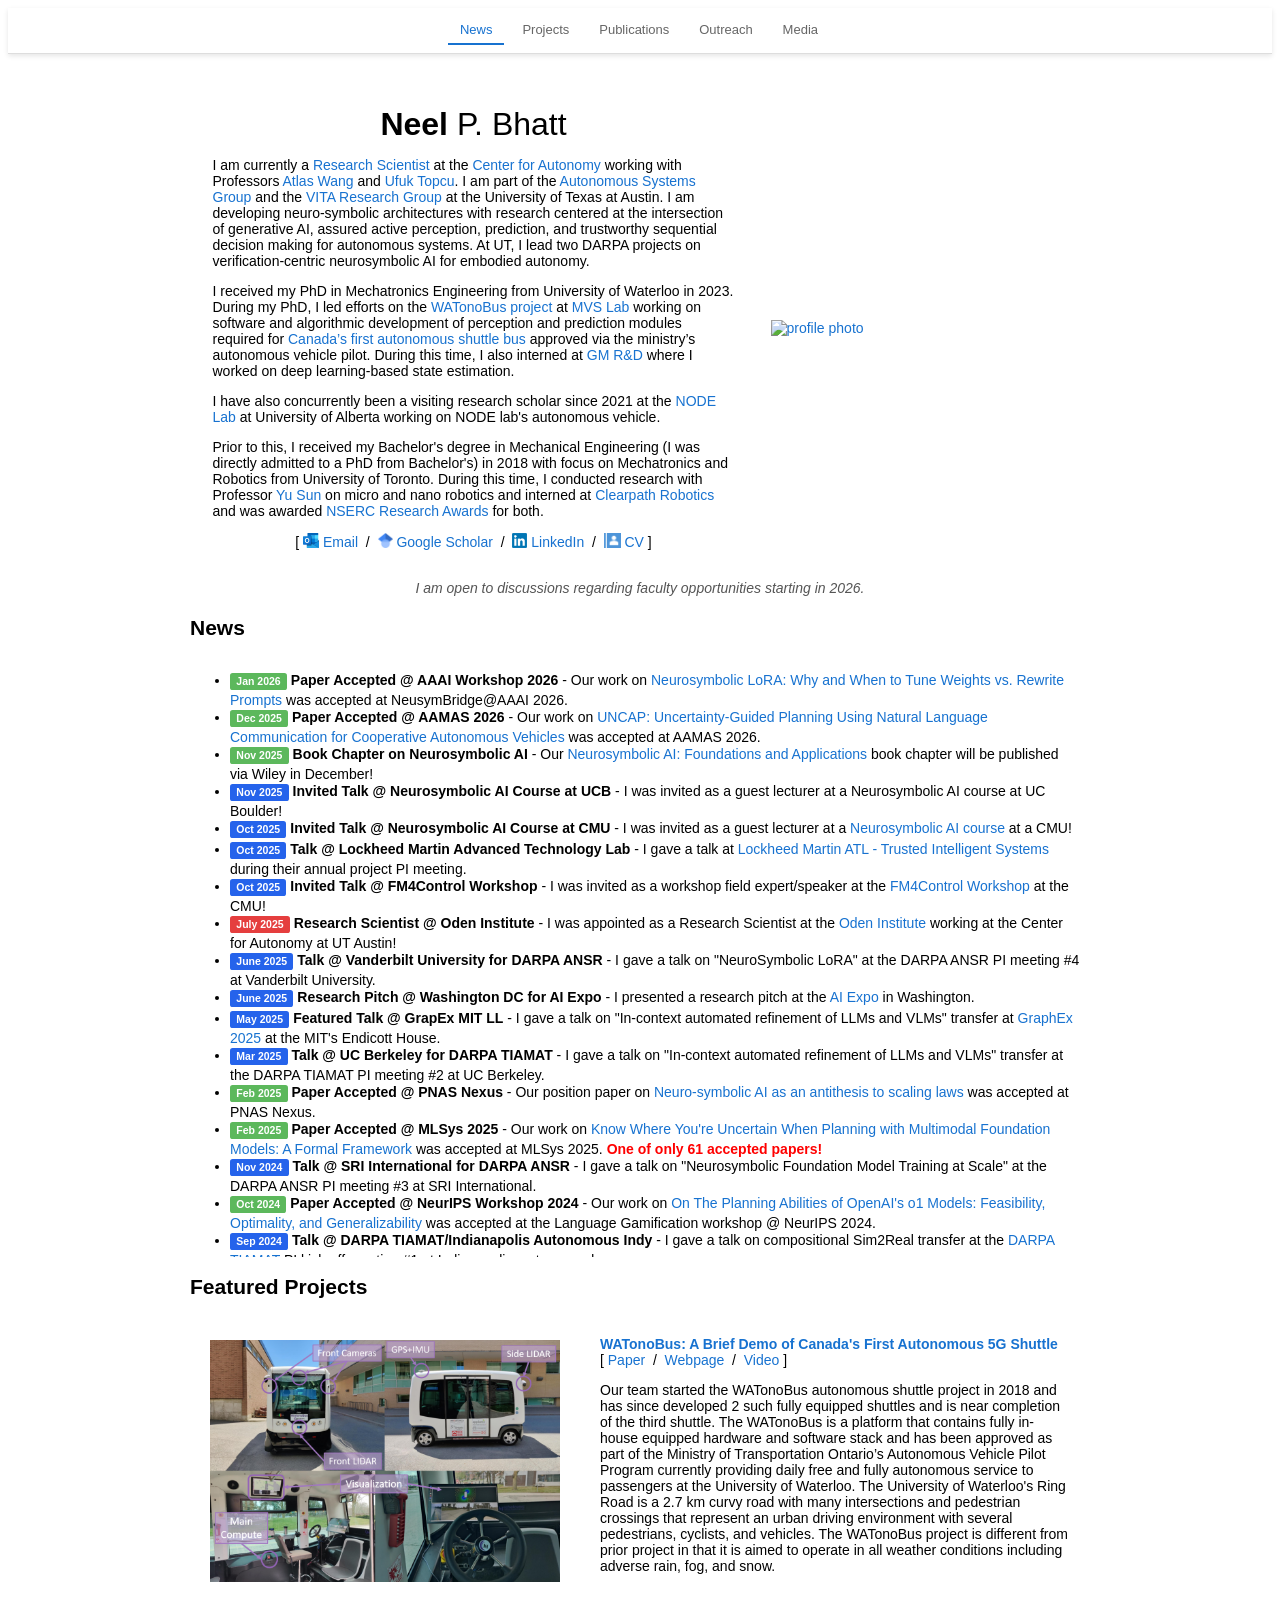
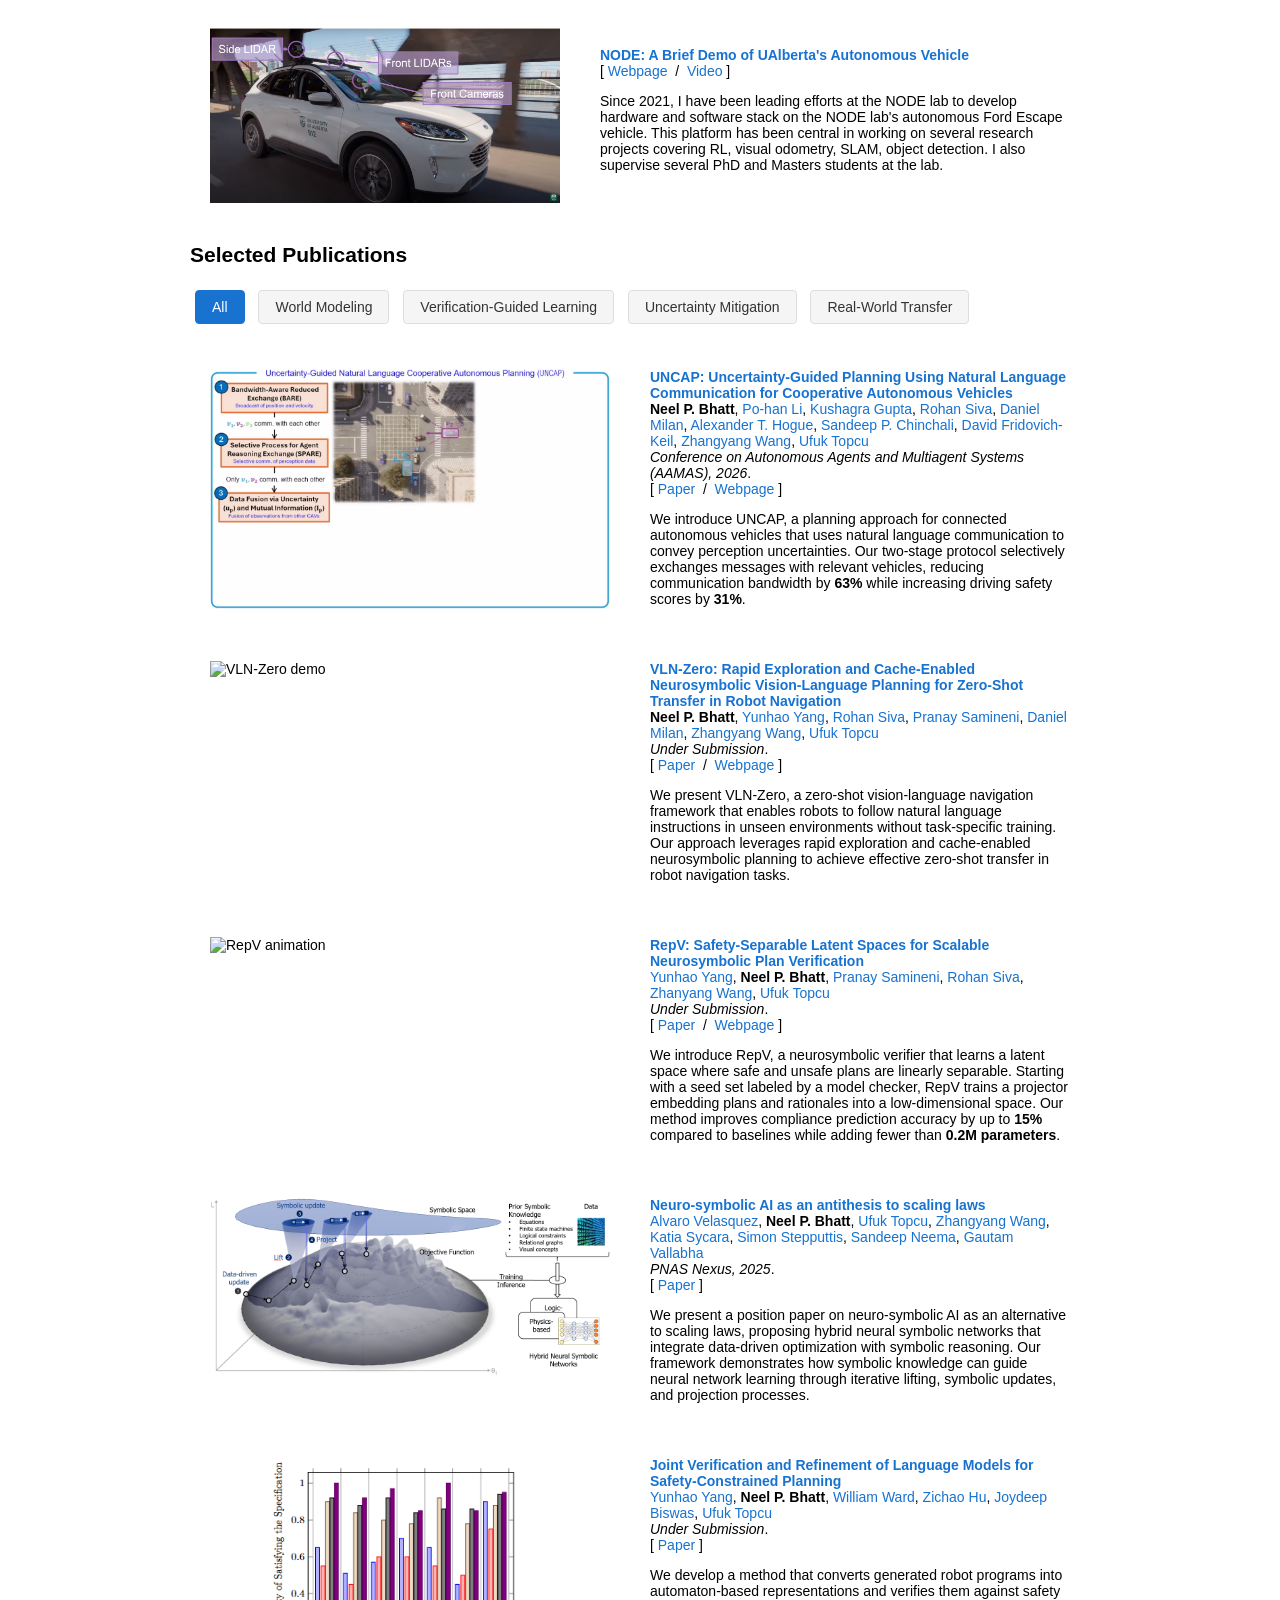
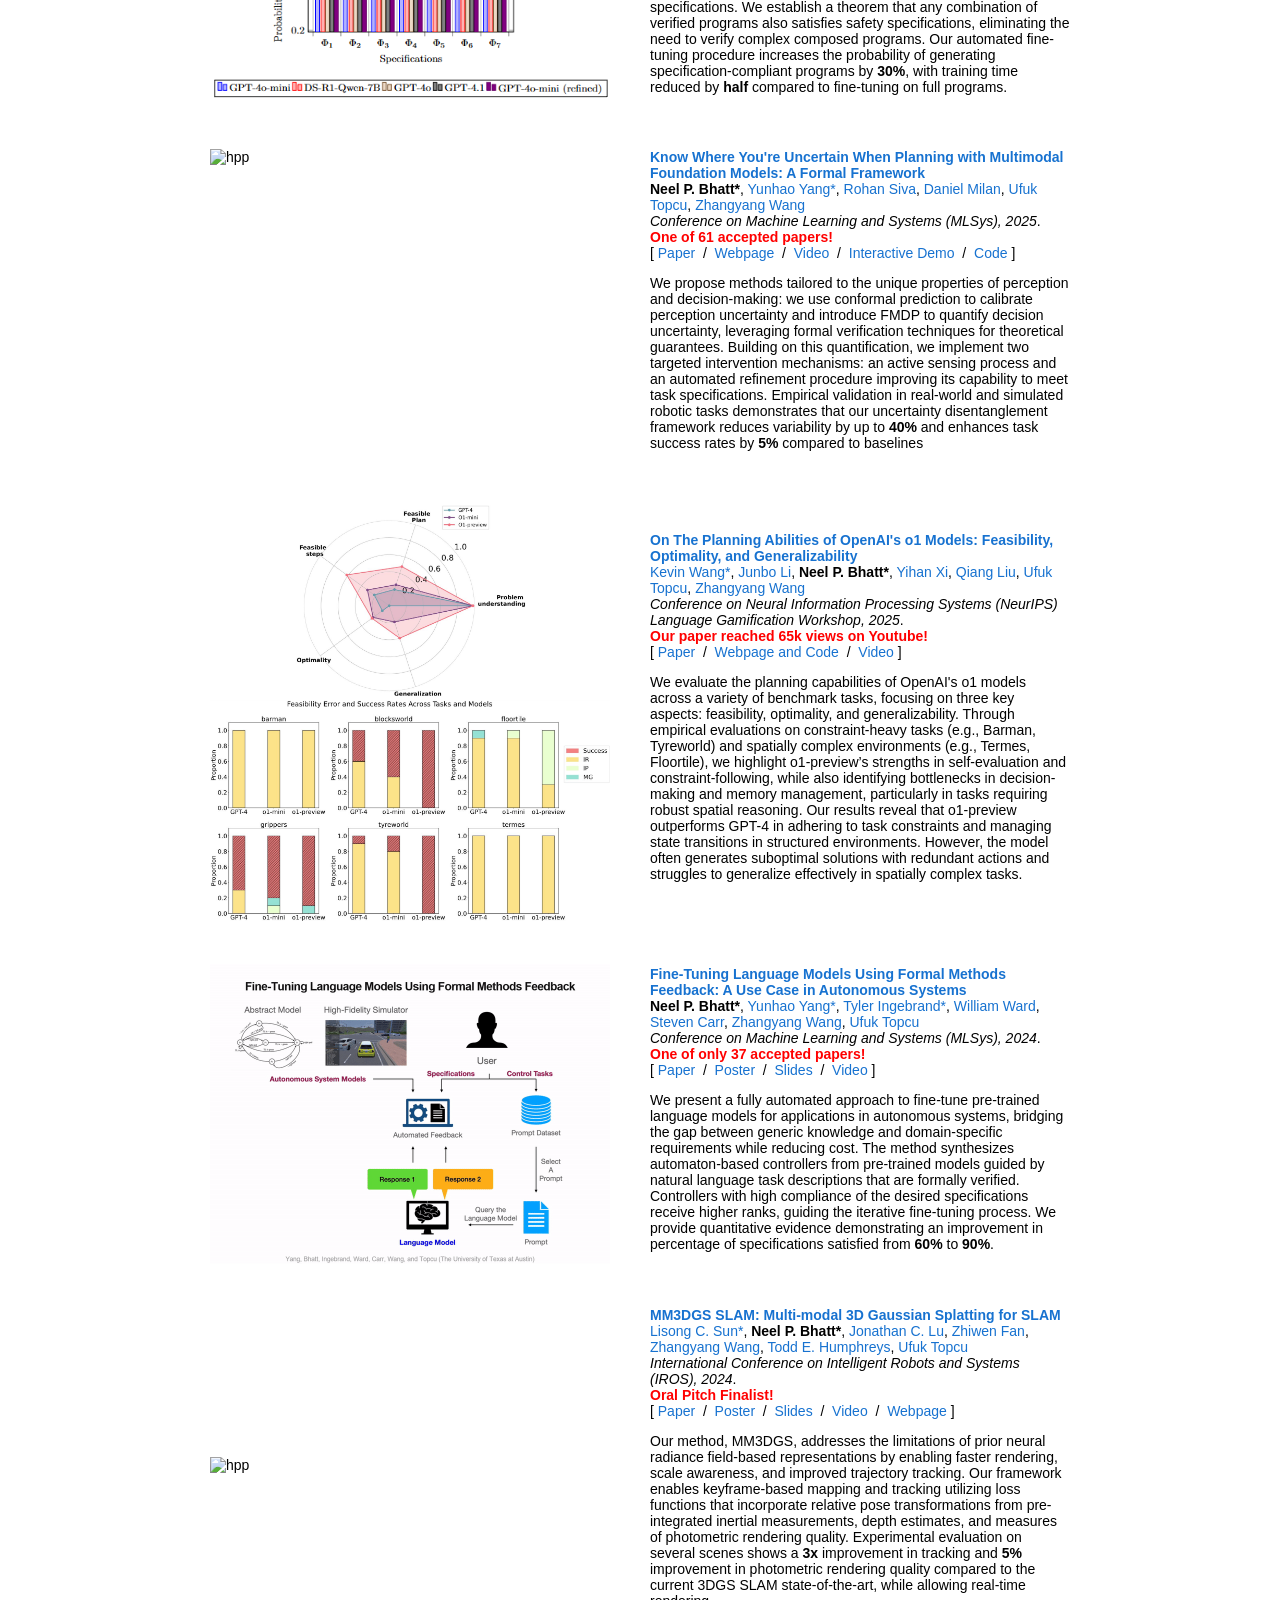
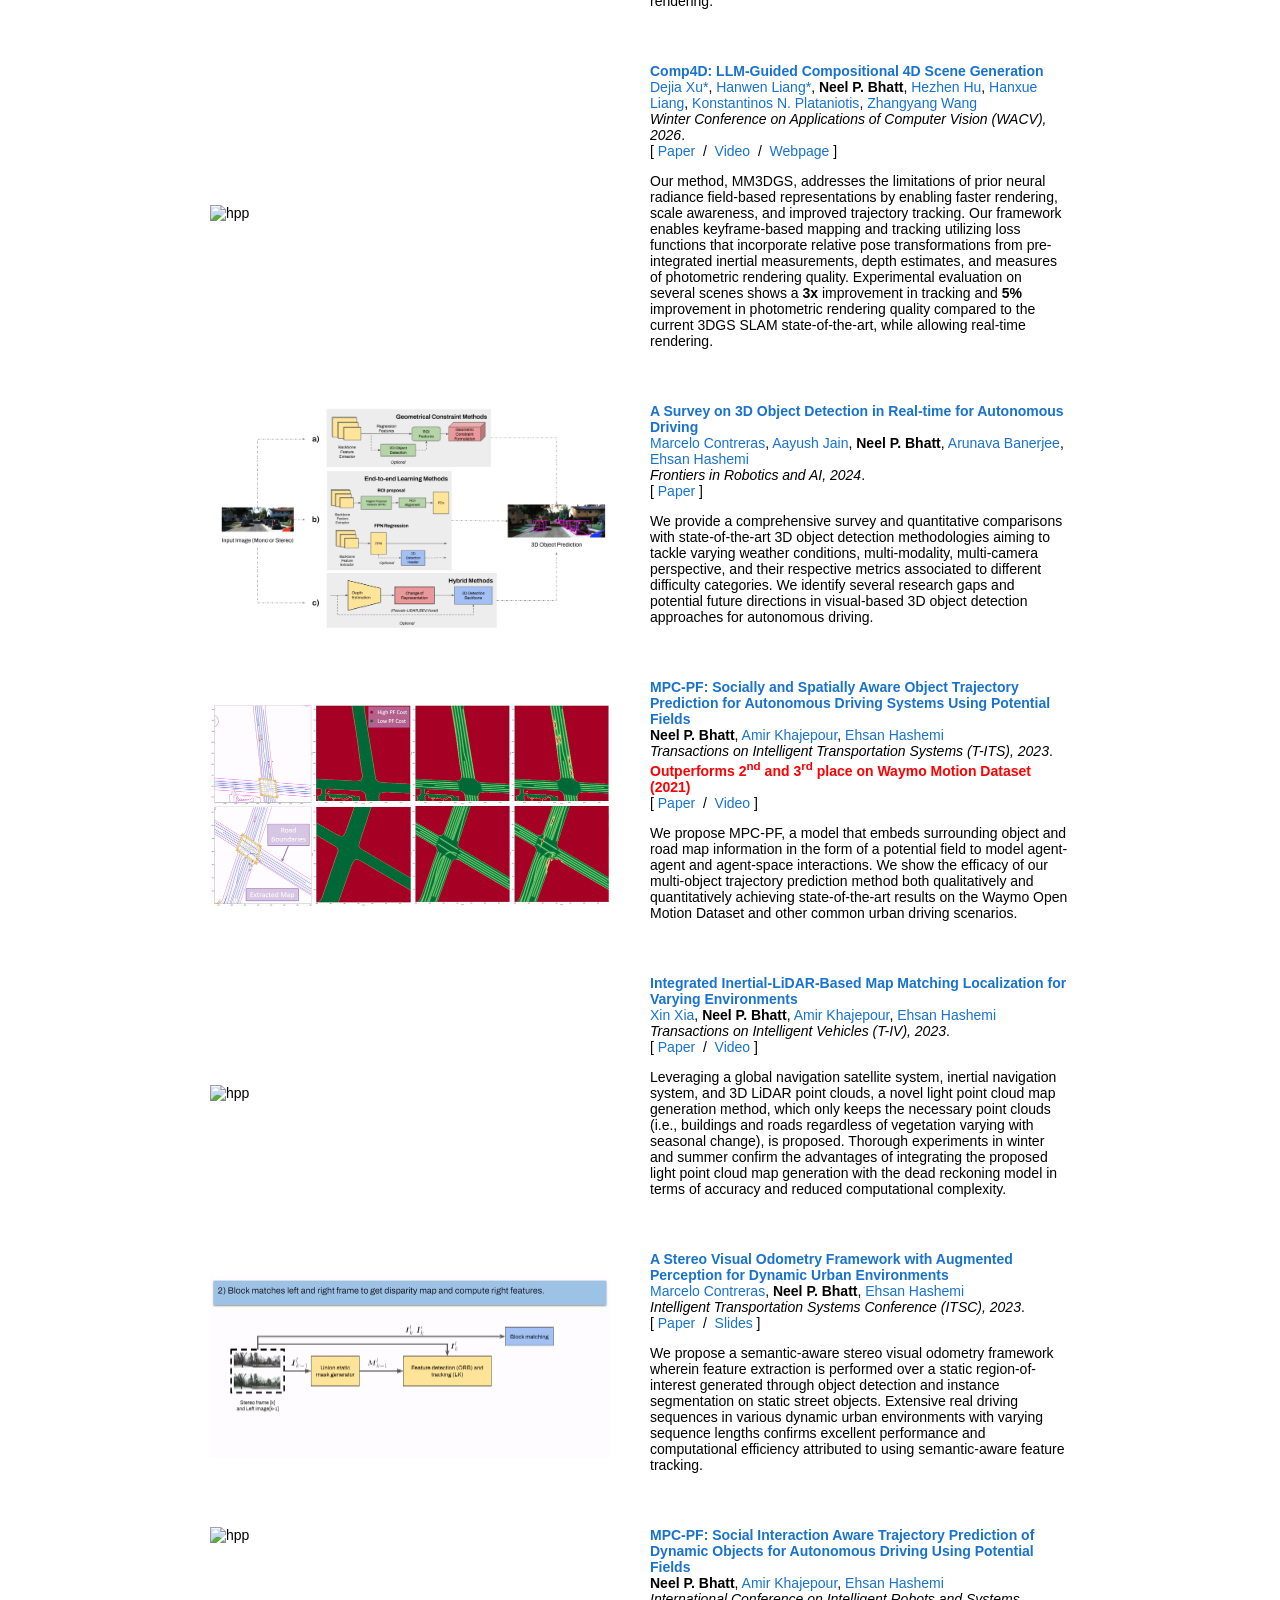
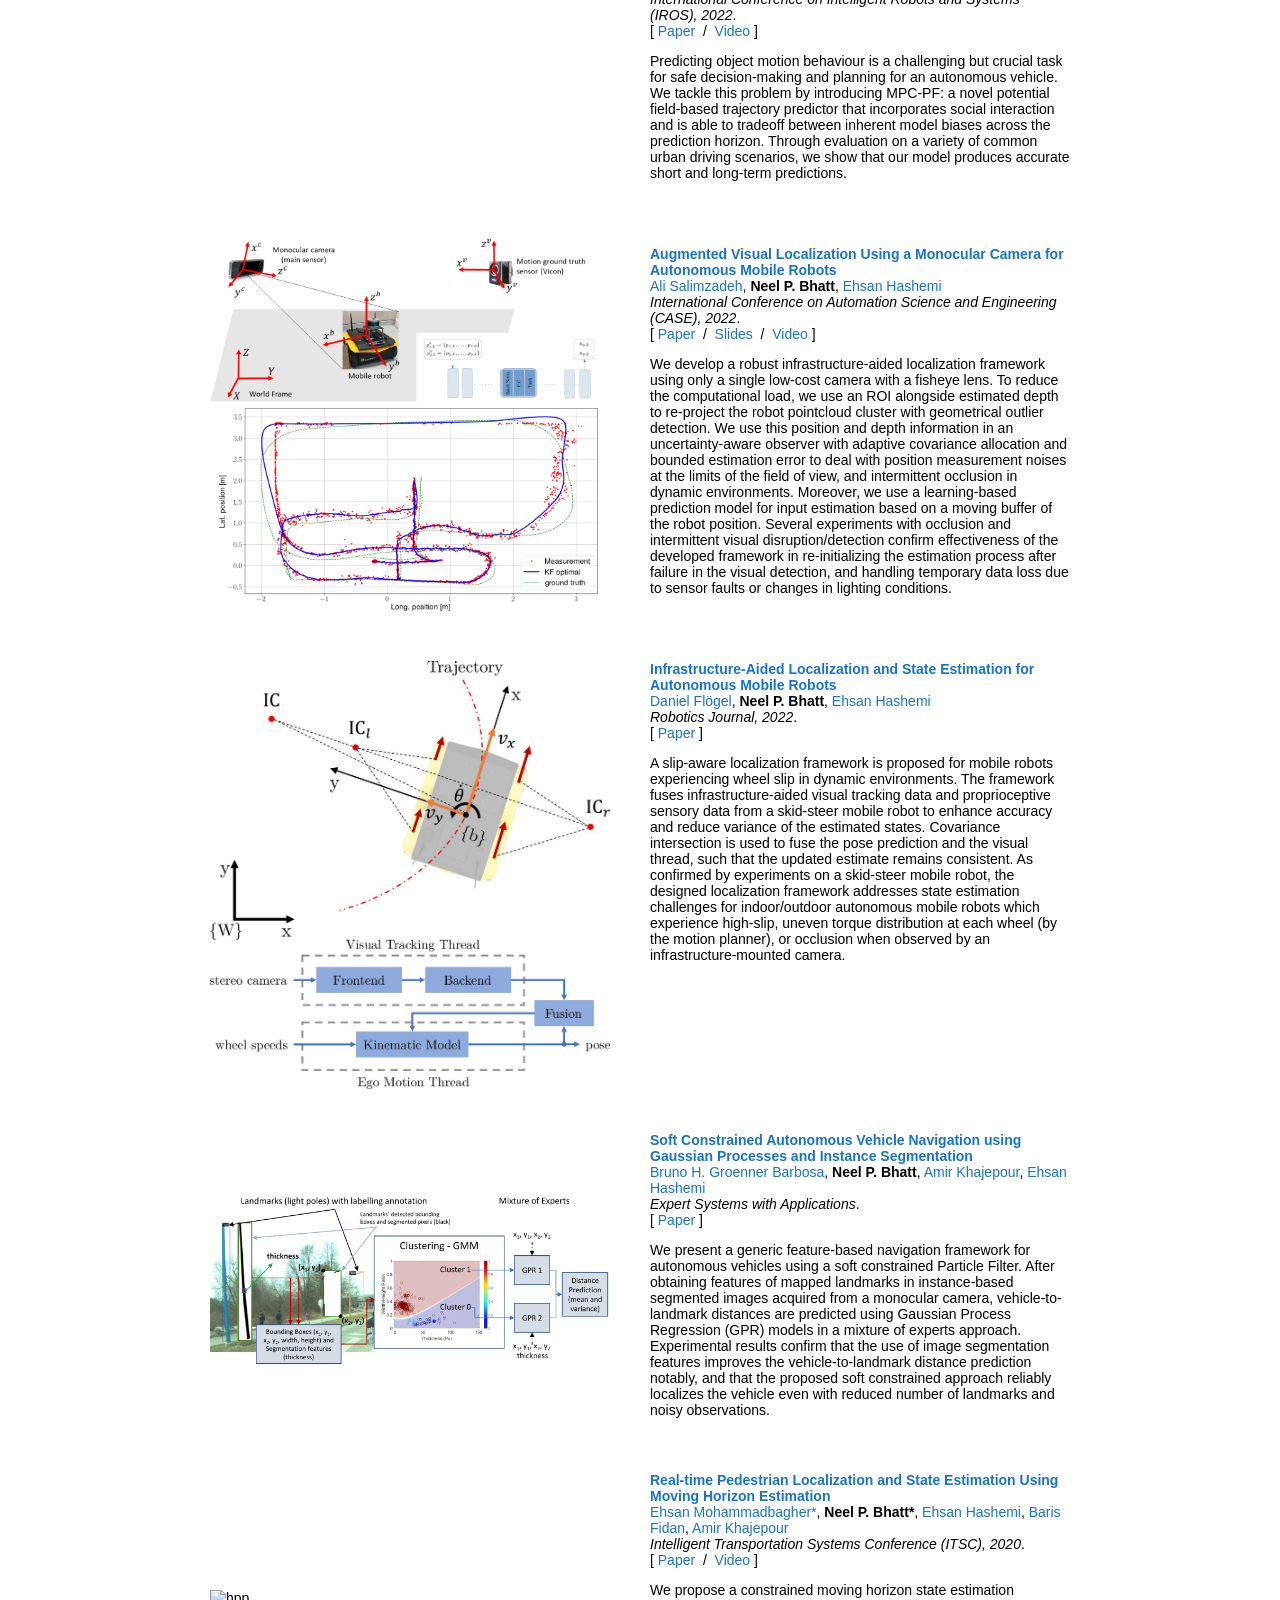
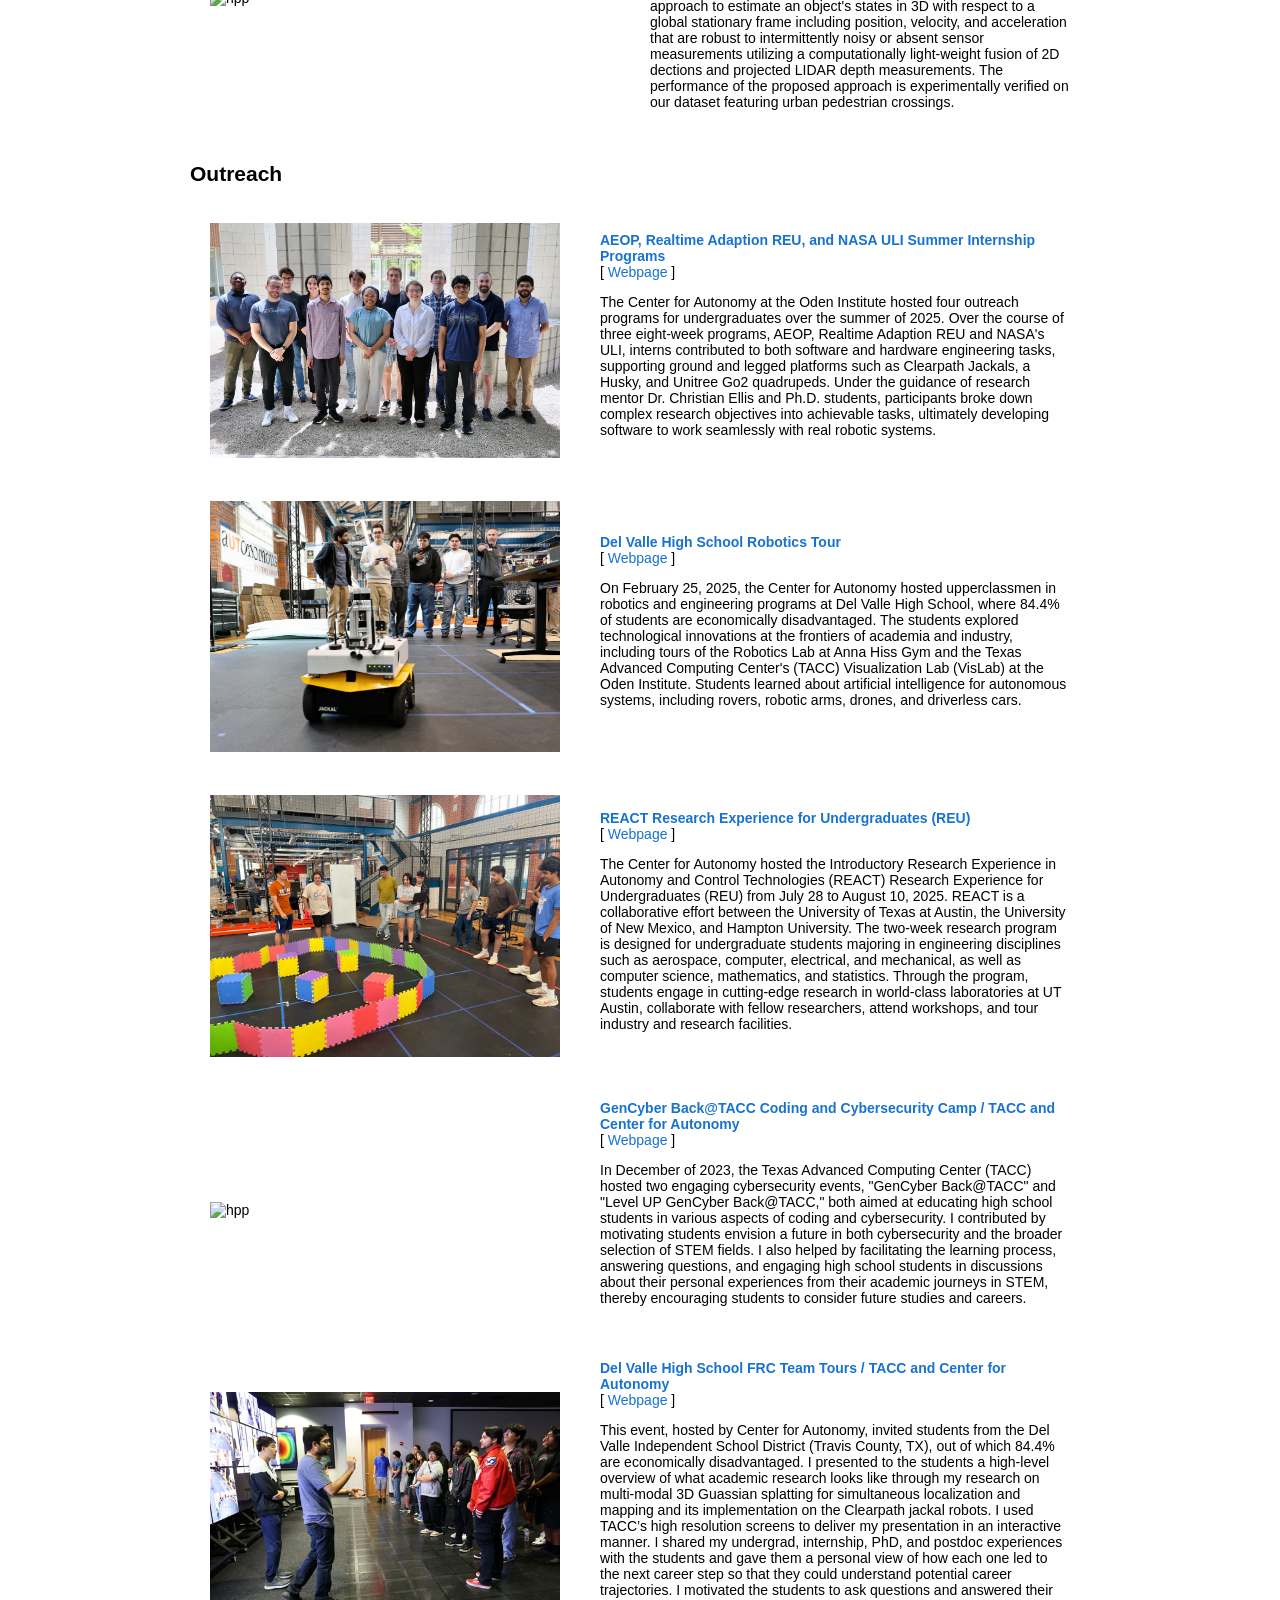
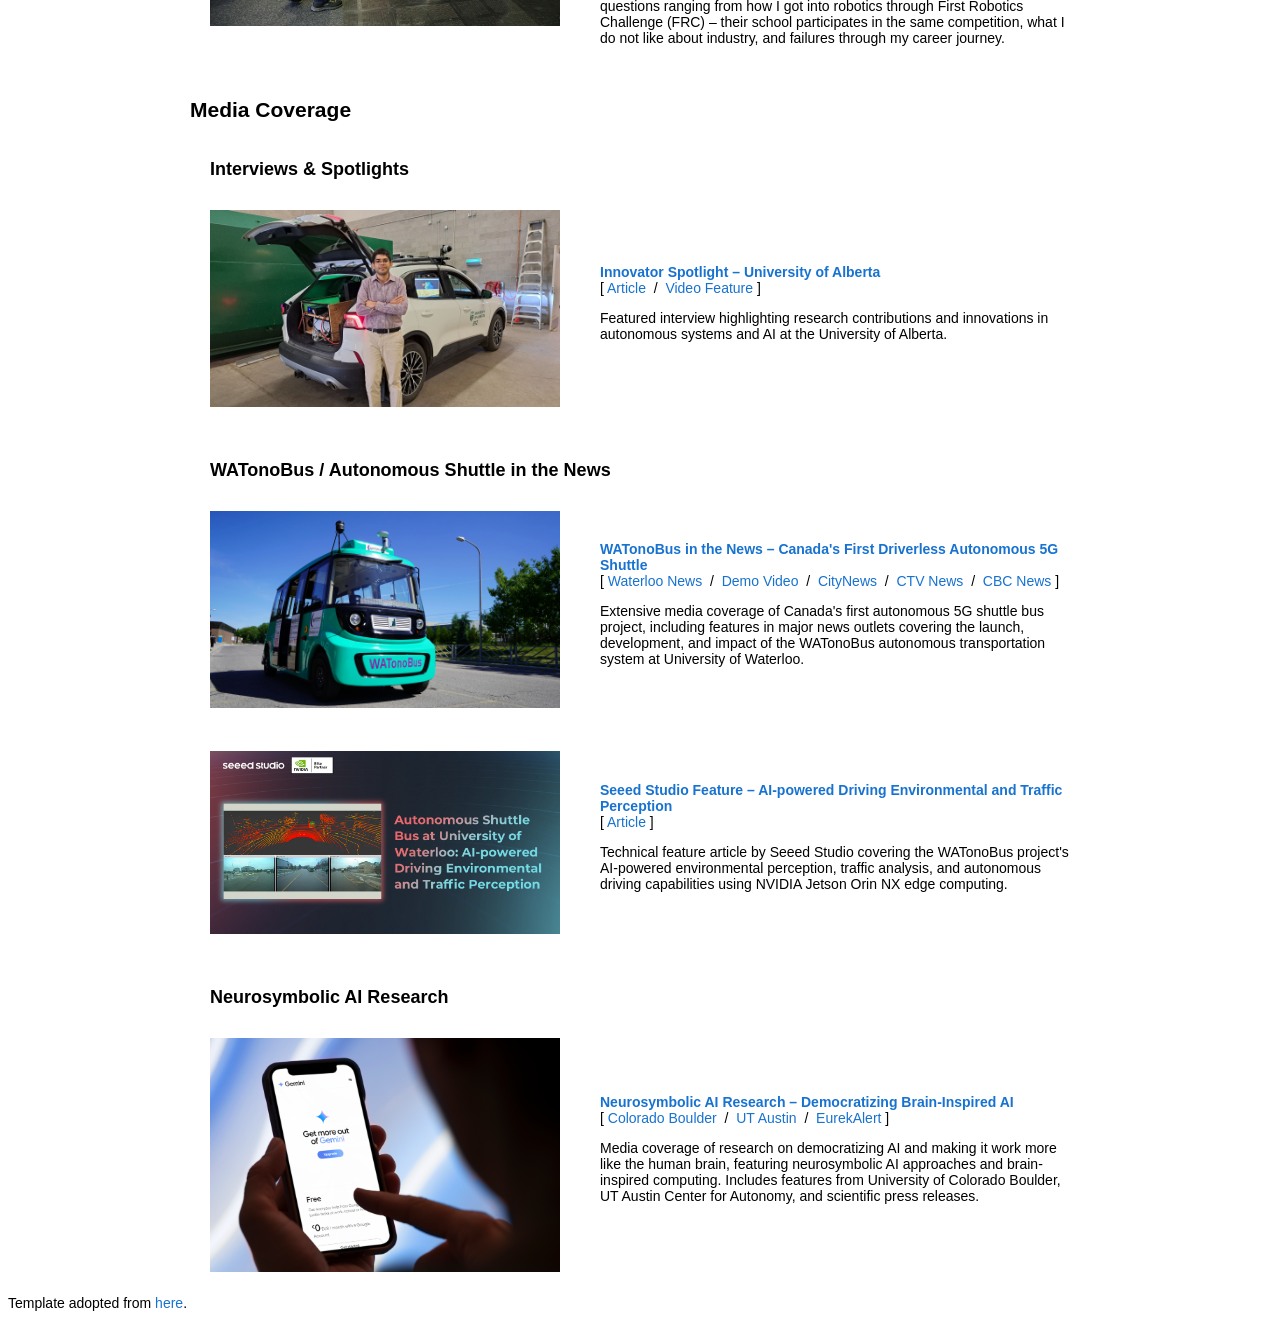
==== index.html @ 12106662 "February minor updates/corrections" ====
<!DOCTYPE HTML>
<html lang="en"><head><meta http-equiv="Content-Type" content="text/html; charset=UTF-8">

  <title>Neel P. Bhatt</title>

  <meta name="description" content="Neel P. Bhatt's personal website" />
  <meta name="author" content="Neel P. Bhatt">
  <meta name="keywords" content="Neel P. Bhatt, Neel Bhatt, Autonomous Driving, Robotics, Computer Vision, AI, ML, Austin, Canada" />
  <meta name="viewport" content="width=device-width, initial-scale=1">
  
  <!-- Latest compiled and minified CSS -->
  <!-- <link rel="stylesheet" href="https://maxcdn.bootstrapcdn.com/bootstrap/3.4.1/css/bootstrap.min.css"> -->

  <!-- jQuery library -->
  <!-- <script src="https://ajax.googleapis.com/ajax/libs/jquery/3.7.1/jquery.min.js"></script> -->

  <!-- Latest compiled JavaScript -->
  <!-- <script src="https://maxcdn.bootstrapcdn.com/bootstrap/3.4.1/js/bootstrap.min.js"></script> -->

  <link rel="stylesheet" type="text/css" href="stylesheet.css">
  <link rel="icon" type="image/png" href="images/profile_pic_v2.png">
  <script src="https://cdn.jsdelivr.net/npm/particles.js@2.0.0/particles.min.js"></script>
</head>

<!-- Google tag (gtag.js) -->
<script async src="https://www.googletagmanager.com/gtag/js?id=G-CHJT8YCW79"></script>
<script>
  window.dataLayer = window.dataLayer || [];
  function gtag(){dataLayer.push(arguments);}
  gtag('js', new Date());

  gtag('config', 'G-CHJT8YCW79');
</script>

<body>
  <div id="network-bg"></div>
  
  <!-- Tab Navigation -->
  <div class="tab-navigation" style="position: sticky; top: 0; z-index: 100; background-color: #fff; padding: 8px 0; margin-bottom: 15px; box-shadow: 0 2px 5px rgba(0,0,0,0.1);">
    <div style="max-width: 900px; margin: 0 auto; padding: 0 20px; box-sizing: border-box;">
      <button class="tab-btn active" onclick="scrollToSection('section-news', this)">News</button>
      <button class="tab-btn" onclick="scrollToSection('section-projects', this)">Projects</button>
      <button class="tab-btn" onclick="scrollToSection('section-publications', this)">Publications</button>
      <button class="tab-btn" onclick="scrollToSection('section-outreach', this)">Outreach</button>
      <button class="tab-btn" onclick="scrollToSection('section-media', this)">Media</button>
    </div>
  </div>

  <table style="width:100%;max-width:900px;border:0px;border-spacing:0px;border-collapse:separate;margin-right:auto;margin-left:auto;"><tbody>
    <tr style="padding:0px">
      <td style="padding:0px">
        <table style="width:100%;border:0px;border-spacing:0px;border-collapse:separate;margin-right:auto;margin-left:auto;"><tbody>
          <tr style="padding:0px">
            <td style="padding:2.5%;width:63%;vertical-align:middle">
              <p style="text-align:center">
                <name><b>Neel</b> P. Bhatt</name>
              </p>
              <p>I am currently a <a href="https://autonomy.oden.utexas.edu/profiles/neel-bhatt" target="_blank">Research Scientist</a> at the <a href="https://autonomy.oden.utexas.edu/" target="_blank">Center for Autonomy</a> working with Professors <a href="https://www.ece.utexas.edu/people/faculty/atlas-wang" target="_blank">Atlas Wang</a> and <a href="https://oden.utexas.edu/people/directory/ufuk--topcu/" target="_blank">Ufuk Topcu</a>. I am part of the <a href="https://autonomy.oden.utexas.edu/Groups/autonomous-systems-group" target="_blank">Autonomous Systems Group</a> and the <a href="https://vita-group.github.io/" target="_blank">VITA Research Group</a> at the University of Texas at Austin. I am developing neuro-symbolic architectures with research centered at the intersection of generative AI, assured active perception, prediction, and trustworthy sequential decision making for autonomous systems. At UT, I lead two DARPA projects on verification-centric neurosymbolic AI for embodied autonomy.</p>
              <p>I received my PhD in Mechatronics Engineering from University of Waterloo in 2023. During my PhD, I led efforts on the <a href="https://uwaterloo.ca/watonobus/" target="_blank">WATonoBus project</a> at <a href="https://uwaterloo.ca/mechatronic-vehicle-systems-lab/" target="_blank">MVS Lab</a> working on software and algorithmic development of perception and prediction modules required for <a href="https://uwaterloo.ca/news/media/university-waterloo-launches-canadas-first-driverless" target="_blank">Canada’s first autonomous shuttle bus</a> approved via the ministry’s autonomous vehicle pilot. During this time, I also interned at <a href="https://www.gm.com/company/facilities/global-technical-center" target="_blank">GM R&D</a> where I worked on deep learning-based state estimation.</p>
              <p>I have also concurrently been a visiting research scholar since 2021 at the <a href="https://sites.google.com/view/ehsan-hashemi-uwaterloo/home" target="_blank">NODE Lab</a> at University of Alberta working on NODE lab's autonomous vehicle.</p>
              <p> Prior to this, I received my Bachelor's degree in Mechanical Engineering (I was directly admitted to a PhD from Bachelor's) in 2018 with focus on Mechatronics and Robotics from University of Toronto. During this time, I conducted research with Professor <a href="https://www.mie.utoronto.ca/faculty_staff/sun/" target="_blank">Yu Sun</a> on micro and nano robotics and interned at <a href="https://clearpathrobotics.com/" target="_blank">Clearpath Robotics</a> and was awarded <a href="https://www.nserc-crsng.gc.ca/students-etudiants/ug-pc/usra-brpc_eng.asp" target="_blank">NSERC Research Awards</a> for both.</p>
              <p style="text-align:center">
                    [
                <a href="mailto:npbhatt@utexas.edu" target="_blank"><img style="height:15px; margin-bottom:-1px" src="images/outlook_icon.png"> Email</a> &nbsp/&nbsp
                <a href="https://scholar.google.com/citations?hl=en&user=S8ofWDUAAAAJ&view_op=list_works&sortby=pubdate" target="_blank"><img style="height:15px; margin-bottom:-1px" src="images/scholar_icon.png"> Google Scholar</a> &nbsp/&nbsp
                <a href="https://www.linkedin.com/in/neelbhattportfolio/" target="_blank"><img style="height:15px; margin-bottom:-1px" src="images/linkedin_icon.png"> LinkedIn</a> &nbsp/&nbsp
                <a href="cv/CV_Neel_Bhatt_Jan_2026.pdf" target="_blank"><img style="height:15px; margin-bottom:-1px" src="images/cv_logo.png"> CV</a>
]
              </p>
            </td>
            <td style="padding:1.5%;width:40%;max-width:40%">
              <a href="images/profile_pic_v2.png" target="_blank"><img style="width:100%;max-width:100%" alt="profile photo" src="images/profile_pic_v2.png" class="hoverZoomLink"></a>
            </td>
          </tr>
        </tbody></table>
        <!-- <h2>Background</h2> -->
        <p> 
        <!-- with <a href="https://webdocs.cs.ualberta.ca/~dale/">Dale Schuurmans</a> and <a href="https://www.afaust.info/">Aleksandra Faust</a> in similar areas. --> 
        <!-- I was fortunate to also work on consumer privacy rights and legislation with folks from <a href="https://www.law.georgetown.edu/privacy-technology-center">Georgetown's Center on Privacy and Technology.</a></p> -->
              </p>
              <p>
              </p>

        <!-- News Section -->
        <div id="section-news" class="content-section">
        <p style="text-align: center; font-style: italic; margin-top: -20px; margin-bottom: 20px; color: #555;">I am open to discussions regarding faculty opportunities starting in 2026.</p>
        <h2>News</h2>

            <div class="news-container">
            <ul>
              <li><span class="label label-paper"><b>Jan 2026</b></span> <b>Paper Accepted @ AAAI Workshop 2026</b> - Our work on <a href="https://neusymbridge.github.io/accepted_papers.html#:~:text=Neurosymbolic%20LoRA%3A%20Why%20and%20When%20to%20Tune%20Weights%20vs.%20Rewrite%20Prompts" target="_blank">Neurosymbolic LoRA: Why and When to Tune Weights vs. Rewrite Prompts</a> was accepted at NeusymBridge@AAAI 2026.</a></li>
              <li><span class="label label-paper"><b>Dec 2025</b></span> <b>Paper Accepted @ AAMAS 2026</b> - Our work on <a href="https://arxiv.org/abs/2510.12992" target="_blank">UNCAP: Uncertainty-Guided Planning Using Natural Language Communication for Cooperative Autonomous Vehicles</a> was accepted at AAMAS 2026.</a></li>
                <li><span class="label label-paper"><b>Nov 2025</b></span> <b>Book Chapter on Neurosymbolic AI</b> - Our <a href="https://www.wiley.com/en-us/Neuro-symbolic+AI%3A+Foundations+and+Applications-p-9781394302376" target="_blank">Neurosymbolic AI: Foundations and Applications</a> book chapter will be published via Wiley in December!
                <li><span class="label label-talk"><b>Nov 2025</b></span> <b>Invited Talk @ Neurosymbolic AI Course at UCB</b> - I was invited as a guest lecturer at a Neurosymbolic AI course at UC Boulder!
                <li><span class="label label-talk"><b>Oct 2025</b></span> <b>Invited Talk @ Neurosymbolic AI Course at CMU</b> - I was invited as a guest lecturer at a <a href="https://www.cs.cmu.edu/~pradeepr/747/" target="_blank">Neurosymbolic AI course</a> at a CMU!
                <li><span class="label label-talk"><b>Oct 2025</b></span> <b>Talk @ Lockheed Martin Advanced Technology Lab</b> - I gave a talk at <a href="https://www.lockheedmartin.com/en-us/capabilities/research-labs/advanced-technology-labs.html#trusted" target="_blank">Lockheed Martin ATL - Trusted Intelligent Systems</a> during their annual project PI meeting.
                <li><span class="label label-talk"><b>Oct 2025</b></span> <b>Invited Talk @ FM4Control Workshop</b> - I was invited as a workshop field expert/speaker at the <a href="https://sites.google.com/andrew.cmu.edu/fm4control-workshop" target="_blank">FM4Control Workshop</a> at the CMU!
                <li><span class="label label-milestone"><b>July 2025</b></span> <b>Research Scientist @ Oden Institute</b> - I was appointed as a Research Scientist at the <a href="https://oden.utexas.edu/" target="_blank">Oden Institute</a> working at the Center for Autonomy at UT Austin!
                <li><span class="label label-talk"><b>June 2025</b></span> <b>Talk @ Vanderbilt University for DARPA ANSR</b> - I gave a talk on "NeuroSymbolic LoRA" at the DARPA ANSR PI meeting #4 at Vanderbilt University.
                <li><span class="label label-talk"><b>June 2025</b></span> <b>Research Pitch @ Washington DC for AI Expo</b> - I presented a research pitch at the <a href="https://expo.scsp.ai/" target="_blank">AI Expo</a> in Washington.
                <li><span class="label label-talk"><b>May 2025</b></span> <b>Featured Talk @ GrapEx MIT LL</b> - I gave a talk on "In-context automated refinement of LLMs and VLMs" transfer at <a href="https://graphex.mit.edu/" target="_blank">GraphEx 2025</a> at the MIT's Endicott House.
                <li><span class="label label-talk"><b>Mar 2025</b></span> <b>Talk @ UC Berkeley for DARPA TIAMAT</b> - I gave a talk on "In-context automated refinement of LLMs and VLMs" transfer at the DARPA TIAMAT PI meeting #2 at UC Berkeley.
                <li><span class="label label-paper"><b>Feb 2025</b></span> <b>Paper Accepted @ PNAS Nexus</b> - Our position paper on <a href="https://academic.oup.com/pnasnexus/article/4/5/pgaf117/8134151" target="_blank">Neuro-symbolic AI as an antithesis to scaling laws</a> was accepted at PNAS Nexus.</li>
                <li><span class="label label-paper"><b>Feb 2025</b></span> <b>Paper Accepted @ MLSys 2025</b> - Our work on <a href="https://arxiv.org/abs/2411.01639" target="_blank">Know Where You're Uncertain When Planning with Multimodal Foundation Models: A Formal Framework</a> was accepted at MLSys 2025. <b style="color:red">One of only 61 accepted papers!</b></a></li>
                <li><span class="label label-talk"><b>Nov 2024</b></span> <b>Talk @ SRI International for DARPA ANSR</b> - I gave a talk on "Neurosymbolic Foundation Model Training at Scale" at the DARPA ANSR PI meeting #3 at SRI International.
                <li><span class="label label-paper"><b>Oct 2024</b></span> <b>Paper Accepted @ NeurIPS Workshop 2024</b> - Our work on <a href="https://arxiv.org/pdf/2409.19924" target="_blank">On The Planning Abilities of OpenAI's o1 Models: Feasibility, Optimality, and Generalizability</a> was accepted at the Language Gamification workshop @ NeurIPS 2024.</li>
                <li><span class="label label-talk"><b>Sep 2024</b></span> <b>Talk @ DARPA TIAMAT/Indianapolis Autonomous Indy</b> - I gave a talk on compositional Sim2Real transfer at the <a href="https://www.darpa.mil/program/transfer-from-imprecise-and-abstract-models-to-autonomous-technologies" target="_blank">DARPA TIAMAT</a> PI kick-off meeting #1 at Indianapolis motor speedway.</li>
                <li><span class="label label-paper"><b>Jul 2024</b></span> <b>Paper Accepted @ T-IV 2024</b> - Our work on <a href="https://ieeexplore.ieee.org/abstract/document/10561598" target="_blank">DynaNav-SVO: Dynamic Stereo Visual Odometry With Semantic-Aware Perception for Autonomous Navigation</a> was accepted at T-IV 2024.</li>
                <li><span class="label label-paper"><b>Jun 2024</b></span> <b>Paper Accepted @ IROS 2024</b> - Our work on <a href="https://arxiv.org/pdf/2404.00923" target="_blank">MM3DGS SLAM: Multi-modal 3D Gaussian Splatting for SLAM Using Vision, Depth, and Inertial Measurements</a> was accepted at IROS 2024. <b style="color:red">Oral Pitch Finalist!</b></li>
                <li><span class="label label-talk"><b>May 2024</b></span> <b>Talk @ DESTION Workshop and HP AI Labs</b> - I will be giving a talk at <a href="https://cps-vo.org/group/DESTION2024/program" target="_blank">DESTION workshop</a> and HP AI Labs on our fine-tuning work.</li>
                <li><span class="label label-talk"><b>May 2024</b></span> <b>Serving as Associate Editor @ ITSC 2024</b> - I will be serving as an associate editor for <a href="https://ieee-itsc.org/2024/" target="_blank">ITSC 2024</a> [<a href="https://www.youtube.com/watch?v=SjlhfRUpOvA&ab_channel=NeelBhatt/" target="_blank">Video</a>].</li>
                <li><span class="label label-talk"><b>Apr 2024</b></span> <b>Talk @ CMU</b> - I gave a talk on assured compositional RL for area and route search missions at the <a href="https://www.darpa.mil/program/assured-neuro-symbolic-learning-and-reasoning" target="_blank">DARPA ANSR</a> PI meeting #2 at CMU.</li>
                <li><span class="label label-paper"><b>Mar 2024</b></span> <b>Paper Preprint</b> - Our paper on <a href="https://arxiv.org/pdf/2403.16993" target="_blank">Comp4D: LLM-Guided Compositional 4D Scene Generation</a> is up!</li>
                <li><span class="label label-paper"><b>Feb 2024</b></span> <b>Paper Accepted @ MLSys 2024</b> - Our work on <a href="https://arxiv.org/pdf/2310.18239" target="_blank">Fine-tuning Language Models Using Formal Methods Feedback: A Use Case in Autonomous Systems</a> was accepted at: <a href="https://mlsys.org/virtual/2024/session/2779#:~:text=Fine%2DTuning%20Language%20Models%20Using%20Formal%20Methods%20Feedback%3A%20A%20Use%20Case%20in%20Autonomous%20Systems" target="_blank">MLSys 2024. <b style="color:red">One of only 37 accepted papers!</b></a></li>
                <li><span class="label label-talk"><b>Jan 2024</b></span> <b>Talk @ Oxford</b> - I gave a talk at Oxford on our fine-tuning work.</li>
                <li><span class="label label-paper"><b>Dec 2023</b></span> <b>Paper Accepted @ AAAI Workshop 2024</b> - Our work on <a href="https://arxiv.org/pdf/2310.18239" target="_blank">Fine-tuning Language Models Using Formal Methods Feedback</a> was accepted at the <a href="https://nuclear-workshop.github.io/" target="_blank">Neuro-Symbolic Learning and Reasoning in the Era of Large Language Models</a> workshop at AAAI 2024</li>
                <li><span class="label label-talk"><b>Oct 2023</b></span> <b>Talk @ UC Berkeley</b> - I gave a talk on my work at the <a href="https://www.darpa.mil/program/assured-neuro-symbolic-learning-and-reasoning" target="_blank">DARPA ANSR</a> PI meeting #1 at UC Berkeley.</li>
                <li><span class="label label-talk"><b>Sep 2023</b></span> <b>Organizing Committee</b> - I am part of the organizing committee for <a href="https://ieee-itsc.org/2024/" target="_blank">ITSC 2024</a>.</li>
                <li><span class="label label-milestone"><b>Sep 2023</b></span> <b style="color:red">Started as a Postdoc</b> - I started as a Postdoctoral Fellow at <a href="https://oden.utexas.edu/" target="_blank">The University of Texas at Austin</a>!</li>
                <li><span class="label label-paper"><b>Aug 2023</b></span> <b>Paper Accepted @ ITSC 2023</b> - Our work <a href="https://ieeexplore.ieee.org/abstract/document/10421981" target="_blank">A Stereo Visual Odometry Framework with Augmented Perception for Dynamic Urban Environments</a> was accepted to <a href="https://2023.ieee-itsc.org/" target="_blank">ITSC 2023</a>.</li>
                <li><span class="label label-paper"><b>Jul 2023</b></span> <b>Paper Published @ T-IV 2023</b> - Our work <a href="https://ieeexplore.ieee.org/abstract/document/10194984" target="_blank">Integrated Inertial-LiDAR-Based Map Matching Localization for Varying Environments</a> was published in T-IV 2023.</li>
                <li><span class="label label-talk"><b>Jun 2023</b></span> <b>Featured Video</b> - I was featured on the <a href="https://www.ualberta.ca/research/our-research/artificial-intelligence.html" target="_blank">homepage</a> of Artificial Intelligence Research and Innovation at University of Alberta via a <a href="https://youtu.be/bnfe1BZZiaw?t=52" target="_blank">promo video</a>. I also discussed about how I use AI in my research via this U of A <a href="https://www.linkedin.com/posts/university-of-alberta_ai-innovator-neel-bhatt-activity-7084575724824629248-NH1-?utm_source=share&utm_medium=member_desktop" target="_blank">video</a> and <a href="https://www.ualberta.ca/the-quad/2023/06/innovator-spotlight-neel-bhatt.html" target="_blank">article</a>.</li>
                <li><span class="label label-talk"><b>Jun 2023</b></span> <b>Workshop @ IV 2023</b> - Co-organizing a workshop on <a href="https://sites.google.com/view/uofatutorialiv23/home" target="_blank">Reliable State Estimation and Distributed Controls in Intelligent Vehicular Networks</a> at <a href="https://2023.ieee-iv.org/" target="_blank">IV 2023</a>.</li>
                <li><span class="label label-milestone"><b>May 2023</b></span> <b style="color:red">Defended PhD Thesis</b> - My thesis work is out on <a href="https://uwspace.uwaterloo.ca/handle/10012/19210" target="_blank">UW Space</a>.</li> 
                <li><span class="label label-paper"><b>May 2023</b></span> <b>Paper Published @ T-ITS 2023</b> - Our work <a href="https://ieeexplore.ieee.org/document/10046400" target="_blank">MPC-PF: Socially and Spatially Aware Object Trajectory Prediction for Autonomous Driving Systems Using Potential Fields</a> was accepted to T-ITS 2023.</li> 
                <li><span class="label label-talk"><b>Apr 2023</b></span> <b>Guest Lecture</b> - Gave a guest lecture on WATonoBus ‑ Algorithms and Software Structure for an All Weather Shuttle for ECE495 at University of Waterloo.</li> 
                <li><span class="label label-paper"><b>Oct 2022</b></span> <b>Paper Published @ IROS 2022</b> - I will be presenting our work <a href="https://sites.google.com/view/neverendingrl/home?authuser=0" target="_blank">MPC-PF: Social Interaction Aware Trajectory Prediction of Dynamic Objects for Autonomous Driving Using Potential Fields</a> at IROS 2022 in Kyoto. <b style="color:red">SOTA on Waymo Motion Prediction Dataset!</b></li>
                <li><span class="label label-paper"><b>Aug 2022</b></span> <b>Paper Published @ CASE 2022</b> - Our work on <a href="https://www.mdpi.com/1782890" target="_blank">Augmented Visual Localization Using a Monocular Camera for Autonomous Mobile Robots</a> was accepted to CASE 2022.</li>
                <li><span class="label label-paper"><b>Aug 2022</b></span> <b>Paper Published @ Robotics 2022</b> - Our work on <a href="https://ieeexplore.ieee.org/abstract/document/9926595" target="_blank">Infrastructure-Aided Localization and State Estimation for Autonomous Mobile Robots</a> was accepted to Robotics 2022.</li>
                <li><span class="label label-talk"><b>Jun 2021</b></span> <b>WATonoBus Project</b> - The <a href="https://uwaterloo.ca/news/media/university-waterloo-launches-canadas-first-driverless" target="_blank">autonomous shuttle project</a> I am leading at MVS Lab was given approval as part of the ministry's autonomous vehicle pilot.</li>
                <li><span class="label label-paper"><b>Sep 2020</b></span> <b>Paper Published @ ITSC 2020</b> - I will be presenting our work <a href="https://ieeexplore.ieee.org/abstract/document/9294306" target="_blank">Real‑time Pedestrian Localization and State Estimation Using Moving Horizon Estimation</a> at ITSC 2020 in Greece.</li>
                <li><span class="label label-milestone"><b>Sep 2020</b></span> <b style="color:red">Engineering Excellence Doctoral Fellowship</b> - I was awarded with the <a href="https://uwaterloo.ca/graduate-studies-postdoctoral-affairs/awards/engineering-excellence-masters-and-doctoral-fellowships-eemf#:~:text=Value%20description%3A-,EEDF,-%2D%20%24120%2C000%20paid%20across" target="_blank">EEDF</a> for my PhD work.</li>
                <li><span class="label label-milestone"><b>May 2019</b></span> <b>Internship</b> - Joined <a href="https://www.gm.com/stories/100-years-research-development" target="_blank">GM</a> at their Global R&D center as an AV Software Engineering Intern working on Deep Learning-based State Estimation.</li>
               <li><span class="label label-milestone"><b>May 2018</b></span> <b>Completed BASc</b> - I finished my Bachelor's program at University of Toronto and was admitted to a direct PhD program at University of Waterloo.</li>
                <li><span class="label label-milestone"><b>May 2017</b></span> <b>Internship</b> funded with <b style="color:red">NSERC Industrial Experience Award</b> - Joined <a href="https://clearpathrobotics.com/" target="_blank">Clearpath Robotics</a> as an R&D Appications Engineering Intern working on ROS projects.</li>
                <li><span class="label label-milestone"><b>May 2016</b></span> <b>Research Internship</b> funded with <b style="color:red">NSERC Undergraduate Research Award</b> - Worked with Professor <a href="https://www.mie.utoronto.ca/faculty_staff/sun/" target="_blank">Yu Sun</a> at the Robotics Institute of University of Toronto: Advanced Micro and Nanosystems Lab.</li>
            </ul>
            </div>
            <!--<h2>Research 	&#129302;</h2>-->
        </div>

        <!-- Featured Projects Section -->
        <div id="section-projects" class="content-section">
        <h2>Featured Projects</h2>
        <table style="width:100%;border:0px;border-spacing:0px;border-collapse:separate;margin-right:auto;margin-left:auto;"><tbody>

          <tr onmouseout="nightsight_stop()" onmouseover="nightsight_start()">
            <td style="padding:20px;width:25%;vertical-align:middle">
              <img src="images/watonobus_overview.png" alt="hpp" style="border-style: none" width="350">
            </td>
            <td style="padding:20px;width:75%;vertical-align:middle">
              <a href="https://ieeexplore.ieee.org/abstract/document/9294306" target="_blank">
                <papertitle>WATonoBus: A Brief Demo of Canada's First Autonomous 5G Shuttle</papertitle>
              </a>
              <br>
              [
              <a href="https://arxiv.org/pdf/2312.00938" target="_blank">Paper</a> &nbsp/&nbsp
              <a href="https://uwaterloo.ca/watonobus/" target="_blank">Webpage</a> &nbsp/&nbsp
              <a href="https://www.youtube.com/watch?v=G0T5sKgqpLM&list=PLQG3T3nkAnJ8qxJz8-jpqMEWN5JEh0Wt3&index=2&ab_channel=WaterlooEngineering" target="_blank">Video</a>               ]
              <p>Our team started the WATonoBus autonomous shuttle project in 2018 and has since developed 2 such fully equipped shuttles and is near completion of the third shuttle. The WATonoBus is a platform that contains fully in-house equipped hardware and software stack and has been approved as part of the Ministry of Transportation Ontario’s Autonomous Vehicle Pilot Program currently providing daily free and fully autonomous service to passengers at the University of Waterloo. The University of Waterloo's Ring Road is a 2.7 km curvy road with many intersections and pedestrian crossings that represent an urban driving environment with several pedestrians, cyclists, and vehicles. The WATonoBus project is different from prior project in that it is aimed to operate in all weather conditions including adverse rain, fog, and snow.
              </p>
            </td>
          </tr>

          <tr onmouseout="nightsight_stop()" onmouseover="nightsight_start()">
            <td style="padding:20px;width:25%;vertical-align:middle">
              <img src="images/node_overview.png" alt="hpp" style="border-style: none" width="350">
            </td>
            <td style="padding:20px;width:75%;vertical-align:middle">
              <a href="https://sites.google.com/view/ehsan-hashemi-uwaterloo/home" target="_blank">
                <papertitle>NODE: A Brief Demo of UAlberta's Autonomous Vehicle</papertitle>
              </a>
              <br>
              [
              <a href="https://sites.google.com/view/ehsan-hashemi-uwaterloo/home?authuser=0" target="_blank">Webpage</a> &nbsp/&nbsp
              <a href="https://youtu.be/bnfe1BZZiaw?t=52" target="_blank">Video</a>               ]
              <p>Since 2021, I have been leading efforts at the NODE lab to develop hardware and software stack on the NODE lab's autonomous Ford Escape vehicle. This platform has been central in working on several research projects covering RL, visual odometry, SLAM, object detection. I also supervise several PhD and Masters students at the lab.
              </p>
            </td>
          </tr>

        </tbody></table>
        </div>

        <!-- Selected Publications Section -->
        <div id="section-publications" class="content-section">
        <h2>Selected Publications</h2>
        <div style="margin-bottom: 20px;">
          <button class="filter-btn active" onclick="filterPublications('all', this)">All</button>
          <button class="filter-btn" onclick="filterPublications('world-modeling', this)">World Modeling</button>
          <button class="filter-btn" onclick="filterPublications('verification-guided', this)">Verification-Guided Learning</button>
          <button class="filter-btn" onclick="filterPublications('uncertainty-mitigation', this)">Uncertainty Mitigation</button>
          <button class="filter-btn" onclick="filterPublications('real-world-transfer', this)">Real-World Transfer</button>
        </div>
        <table style="width:100%;border:0px;border-spacing:0px;border-collapse:separate;margin-right:auto;margin-left:auto;"><tbody>

          <tr class="pub-item" data-category="uncertainty-mitigation" onmouseout="nightsight_stop()" onmouseover="nightsight_start()">
            <td style="padding:20px;width:25%;vertical-align:top">
              <img src="images/uncap.gif" alt="hpp" style="border-style: none" width="400">
            </td>
            <td style="padding:20px;width:75%;vertical-align:middle">
              <a href="https://arxiv.org/abs/2510.12992" target="_blank">
                <papertitle>UNCAP: Uncertainty-Guided Planning Using Natural Language Communication for Cooperative Autonomous Vehicles</papertitle>
              </a>
              <br>
              <strong>Neel P. Bhatt</strong>,
              <a href="https://d31003.github.io/" target="_blank">Po-han Li</a>,
              <a href="https://autonomy.oden.utexas.edu/profiles/kushagra-gupta" target="_blank">Kushagra Gupta</a>,
              <a href="https://www.linkedin.com/in/rohan-siva" target="_blank">Rohan Siva</a>,
              <a href="https://www.linkedin.com/in/milan-daniel" target="_blank">Daniel Milan</a>,
              <a href="https://www.linkedin.com/in/alexander-hogue" target="_blank">Alexander T. Hogue</a>,
              <a href="https://www.ece.utexas.edu/people/faculty/sandeep-chinchali" target="_blank">Sandeep P. Chinchali</a>,
              <a href="https://www.ae.utexas.edu/people/faculty/faculty-directory/fridovich-keil" target="_blank">David Fridovich-Keil</a>,
              <a href="https://www.ece.utexas.edu/people/faculty/atlas-wang" target="_blank">Zhangyang Wang</a>,
              <a href="https://oden.utexas.edu/people/directory/ufuk--topcu/" target="_blank">Ufuk Topcu</a>
              <br>
              <em>Conference on Autonomous Agents and Multiagent Systems (AAMAS), 2026</em>. 
              <br>
              [
              <a href="https://arxiv.org/abs/2510.12992" target="_blank">Paper</a> &nbsp/&nbsp
              <a href="https://uncap-project.github.io/" target="_blank">Webpage</a>
               ]
              <p>We introduce UNCAP, a planning approach for connected autonomous vehicles that uses natural language communication to convey perception uncertainties. Our two-stage protocol selectively exchanges messages with relevant vehicles, reducing communication bandwidth by <strong>63%</strong> while increasing driving safety scores by <strong>31%</strong>.
              </p>
            </td>
          </tr>

          <tr class="pub-item" data-category="real-world-transfer" onmouseout="nightsight_stop()" onmouseover="nightsight_start()">
            <td style="padding:20px;width:25%;vertical-align:top">
              <img src="images/vln_zero.gif" alt="VLN-Zero demo" style="border-style: none" width="400">
            </td>
            <td style="padding:20px;width:75%;vertical-align:middle">
              <a href="https://arxiv.org/abs/2509.18592" target="_blank">
                <papertitle>VLN-Zero: Rapid Exploration and Cache-Enabled Neurosymbolic Vision-Language Planning for Zero-Shot Transfer in Robot Navigation</papertitle>
              </a>
              <br>
              <strong>Neel P. Bhatt</strong>,
              <a href="https://oden.utexas.edu/people/directory/Yunhao%20Yang/" target="_blank">Yunhao Yang</a>,
              <a href="https://www.linkedin.com/in/rohan-siva" target="_blank">Rohan Siva</a>,
              <a href="https://www.linkedin.com/in/pranaysam" target="_blank">Pranay Samineni</a>,
              <a href="https://www.linkedin.com/in/milan-daniel" target="_blank">Daniel Milan</a>,
              <a href="https://www.ece.utexas.edu/people/faculty/atlas-wang" target="_blank">Zhangyang Wang</a>,
              <a href="https://oden.utexas.edu/people/directory/ufuk--topcu/" target="_blank">Ufuk Topcu</a>
              <br>
              <em>Under Submission</em>. 
              <br>
              [
              <a href="https://arxiv.org/abs/2509.18592" target="_blank">Paper</a> &nbsp/&nbsp
              <a href="https://vln-zero.github.io/" target="_blank">Webpage</a>
               ]
              <p>We present VLN-Zero, a zero-shot vision-language navigation framework that enables robots to follow natural language instructions in unseen environments without task-specific training. Our approach leverages rapid exploration and cache-enabled neurosymbolic planning to achieve effective zero-shot transfer in robot navigation tasks.
              </p>
            </td>
          </tr>

          <tr class="pub-item" data-category="verification-guided" onmouseout="nightsight_stop()" onmouseover="nightsight_start()">
            <td style="padding:20px;width:25%;vertical-align:top">
              <img src="images/repv.gif" alt="RepV animation" style="border-style: none" width="400">
            </td>
            <td style="padding:20px;width:75%;vertical-align:middle">
              <a href="https://arxiv.org/abs/2510.26935" target="_blank">
                <papertitle>RepV: Safety-Separable Latent Spaces for Scalable Neurosymbolic Plan Verification</papertitle>
              </a>
              <br>
              <a href="https://oden.utexas.edu/people/directory/Yunhao%20Yang/" target="_blank">Yunhao Yang</a>,
              <strong>Neel P. Bhatt</strong>,
              <a href="https://www.linkedin.com/in/pranaysam" target="_blank">Pranay Samineni</a>,
              <a href="https://www.linkedin.com/in/rohan-siva" target="_blank">Rohan Siva</a>,
              <a href="https://www.ece.utexas.edu/people/faculty/atlas-wang" target="_blank">Zhanyang Wang</a>,
              <a href="https://oden.utexas.edu/people/directory/ufuk--topcu/" target="_blank">Ufuk Topcu</a>
              <br>
              <em>Under Submission</em>. 
              <br>
              [
              <a href="https://arxiv.org/abs/2510.26935" target="_blank">Paper</a> &nbsp/&nbsp
              <a href="https://repv-project.github.io/" target="_blank">Webpage</a>
               ]
              <p>We introduce RepV, a neurosymbolic verifier that learns a latent space where safe and unsafe plans are linearly separable. Starting with a seed set labeled by a model checker, RepV trains a projector embedding plans and rationales into a low-dimensional space. Our method improves compliance prediction accuracy by up to <strong>15%</strong> compared to baselines while adding fewer than <strong>0.2M parameters</strong>.
              </p>
            </td>
          </tr>

          <tr class="pub-item" data-category="verification-guided" onmouseout="nightsight_stop()" onmouseover="nightsight_start()">
            <td style="padding:20px;width:25%;vertical-align:top">
              <img src="images/nsai_position.png" alt="Hybrid Neural Symbolic Networks" style="border-style: none" width="400">
            </td>
            <td style="padding:20px;width:75%;vertical-align:middle">
              <a href="https://academic.oup.com/pnasnexus/article/4/5/pgaf117/8134151" target="_blank">
                <papertitle>Neuro-symbolic AI as an antithesis to scaling laws</papertitle>
              </a>
              <br>
              <a href="https://www.colorado.edu/cs/alvaro-velasquez" target="_blank">Alvaro Velasquez</a>,
              <strong>Neel P. Bhatt</strong>,
              <a href="https://oden.utexas.edu/people/directory/ufuk--topcu/" target="_blank">Ufuk Topcu</a>,
              <a href="https://www.ece.utexas.edu/people/faculty/atlas-wang" target="_blank">Zhangyang Wang</a>,
              <a href="https://www.cs.cmu.edu/~sycara/" target="_blank">Katia Sycara</a>,
              <a href="https://simonstepputtis.com/" target="_blank">Simon Stepputtis</a>,
              <a href="https://www.isis.vanderbilt.edu/sandeep-neema" target="_blank">Sandeep Neema</a>,
              <a href="https://www.jhuapl.edu/about/people/gautam-vallabha" target="_blank">Gautam Vallabha</a>
              <br>
              <em>PNAS Nexus, 2025</em>. 
              <br>
              [
              <a href="https://academic.oup.com/pnasnexus/article/4/5/pgaf117/8134151" target="_blank">Paper</a>
               ]
              <p>We present a position paper on neuro-symbolic AI as an alternative to scaling laws, proposing hybrid neural symbolic networks that integrate data-driven optimization with symbolic reasoning. Our framework demonstrates how symbolic knowledge can guide neural network learning through iterative lifting, symbolic updates, and projection processes.
              </p>
            </td>
          </tr>

          <tr class="pub-item" data-category="verification-guided" onmouseout="nightsight_stop()" onmouseover="nightsight_start()">
            <td style="padding:20px;width:25%;vertical-align:top">
              <img src="images/joint_verification.png" alt="hpp" style="border-style: none" width="400">
            </td>
            <td style="padding:20px;width:75%;vertical-align:middle">
              <a href="https://arxiv.org/abs/2410.14865" target="_blank">
                <papertitle>Joint Verification and Refinement of Language Models for Safety-Constrained Planning</papertitle>
              </a>
              <br>
              <a href="https://oden.utexas.edu/people/directory/Yunhao%20Yang/" target="_blank">Yunhao Yang</a>,
              <strong>Neel P. Bhatt</strong>,
              <a href="https://oden.utexas.edu/people/directory/William-Ward/" target="_blank">William Ward</a>,
              <a href="https://www.zichaohu.com/" target="_blank">Zichao Hu</a>,
              <a href="https://www.cs.utexas.edu/people/faculty-researchers/joydeep-biswas" target="_blank">Joydeep Biswas</a>,
              <a href="https://oden.utexas.edu/people/directory/ufuk--topcu/" target="_blank">Ufuk Topcu</a>
              <br>
              <em>Under Submission</em>. 
              <br>
              [
              <a href="https://arxiv.org/abs/2410.14865" target="_blank">Paper</a>
              <!-- <a href="https://joint-verification.github.io/" target="_blank">Webpage</a> -->
               ]
              <p>We develop a method that converts generated robot programs into automaton-based representations and verifies them against safety specifications. We establish a theorem that any combination of verified programs also satisfies safety specifications, eliminating the need to verify complex composed programs. Our automated fine-tuning procedure increases the probability of generating specification-compliant programs by <strong>30%</strong>, with training time reduced by <strong>half</strong> compared to fine-tuning on full programs.
              </p>
            </td>
          </tr>

          <tr class="pub-item" data-category="uncertainty-mitigation" onmouseout="nightsight_stop()" onmouseover="nightsight_start()">
            <td style="padding:20px;width:25%;vertical-align:top">
              <img src="images/MLSys_2025_demos.gif" alt="hpp" style="border-style: none" width="400">
            </td>
            <td style="padding:20px;width:75%;vertical-align:middle">
              <a href="https://arxiv.org/abs/2411.01639" target="_blank">
                <papertitle>Know Where You're Uncertain When Planning with Multimodal Foundation Models: A Formal Framework</papertitle>
              </a>
              <br>
              <strong>Neel P. Bhatt*</strong>,
              <a href="https://oden.utexas.edu/people/directory/Yunhao%20Yang/" target="_blank">Yunhao Yang*</a>,
              <a href="https://www.linkedin.com/in/rohan-siva" target="_blank">Rohan Siva</a>,
              <a href="https://www.linkedin.com/in/milan-daniel" target="_blank">Daniel Milan</a>,
              <a href="https://oden.utexas.edu/people/directory/ufuk--topcu/" target="_blank">Ufuk Topcu</a>,
              <a href="https://www.ece.utexas.edu/people/faculty/atlas-wang" target="_blank">Zhangyang Wang</a>
              <br>
              <em>Conference on Machine Learning and Systems (MLSys), 2025</em>. 
              <br>
              <b style="color:red">One of 61 accepted papers!</b>
              <br>
              [
              <a href="https://arxiv.org/abs/2411.01639" target="_blank">Paper</a> &nbsp/&nbsp
              <!-- <a href="posters/MLSys-24.pdf" target="_blank">Poster</a> &nbsp/&nbsp -->
              <a href="https://uncertainty-in-planning.github.io/" target="_blank">Webpage</a> &nbsp/&nbsp
              <a href="https://drive.google.com/file/d/1n0fD2JajoGLRwpHaHfsR9MBKnRWK4H7r/view?usp=sharing" target="_blank">Video</a> &nbsp/&nbsp
              <a href="https://first-newt-mentally.ngrok-free.app/" target="_blank">Interactive Demo</a> &nbsp/&nbsp
              <a href="https://github.com/uncertainty-in-planning/uncertainty-in-planning.github.io?tab=readme-ov-file" target="_blank">Code</a>
               ]
              <p>We propose methods tailored to the unique properties of perception and decision-making: we use conformal prediction to calibrate perception uncertainty and introduce FMDP to quantify decision uncertainty, leveraging formal verification techniques for theoretical guarantees. Building on this quantification, we implement two targeted intervention mechanisms: an active sensing process and an automated refinement procedure improving its capability to meet task specifications. Empirical validation in real-world and simulated robotic tasks demonstrates that our uncertainty disentanglement framework reduces variability by up to <strong>40%</strong> and enhances task success rates by <strong>5%</strong> compared to baselines
              </p>
            </td>
          </tr>


          <tr class="pub-item" data-category="verification-guided" onmouseout="nightsight_stop()" onmouseover="nightsight_start()">
            <td style="padding:20px;width:25%;vertical-align:top">
              <img src="images/o1-benchmark.png" alt="hpp" style="border-style: none" width="400">
            </td>
            <td style="padding:20px;width:75%;vertical-align:middle">
              <a href="https://arxiv.org/pdf/2409.19924" target="_blank">
                <papertitle>On The Planning Abilities of OpenAI's o1 Models: Feasibility, Optimality, and Generalizability</papertitle>
              </a>
              <br>
              <a href="https://www.kevin-ai.com/" target="_blank">Kevin Wang*</a>,
              <a href="https://ljb121002.github.io/" target="_blank">Junbo Li</a>,
              <strong>Neel P. Bhatt*</strong>,
              <a href="https://scholar.google.com/citations?user=34s2YS0AAAAJ&hl=en" target="_blank">Yihan Xi</a>,
              <a href="https://www.cs.utexas.edu/~lqiang/" target="_blank">Qiang Liu</a>,
              <a href="https://oden.utexas.edu/people/directory/ufuk--topcu/" target="_blank">Ufuk Topcu</a>,
              <a href="https://www.ece.utexas.edu/people/faculty/atlas-wang" target="_blank">Zhangyang Wang</a>
              <br>
              <em>Conference on Neural Information Processing Systems (NeurIPS) Language Gamification Workshop, 2025</em>. 
              <br>
              <b style="color:red">Our paper reached 65k views on Youtube!</b>
              <br>
              [
              <a href="https://arxiv.org/abs/2409.19924" target="_blank">Paper</a> &nbsp/&nbsp
              <!-- <a href="posters/MLSys-24.pdf" target="_blank">Poster</a> &nbsp/&nbsp -->
              <a href="https://github.com/VITA-Group/o1-planning" target="_blank">Webpage and Code</a> &nbsp/&nbsp
              <a href="https://www.youtube.com/watch?v=FDrLWjLxBFw&amp;ab_channel=MatthewBerman" target="_blank">Video</a>
               ]
              <p>We evaluate the planning capabilities of OpenAI's o1 models across a variety of benchmark tasks, focusing on three key aspects: feasibility, optimality, and generalizability. Through empirical evaluations on constraint-heavy tasks (e.g., Barman, Tyreworld) and spatially complex environments (e.g., Termes, Floortile), we highlight o1-preview’s strengths in self-evaluation and constraint-following, while also identifying bottlenecks in decision-making and memory management, particularly in tasks requiring robust spatial reasoning. Our results reveal that o1-preview outperforms GPT-4 in adhering to task constraints and managing state transitions in structured environments. However, the model often generates suboptimal solutions with redundant actions and struggles to generalize effectively in spatially complex tasks.
              </p>
            </td>
          </tr>


          <tr class="pub-item" data-category="verification-guided" onmouseout="nightsight_stop()" onmouseover="nightsight_start()">
            <td style="padding:20px;width:25%;vertical-align:top">
              <img src="images/MLSys-24.gif" alt="hpp" style="border-style: none" width="400">
            </td>
            <td style="padding:20px;width:75%;vertical-align:middle">
              <a href="https://proceedings.mlsys.org/paper_files/paper/2024/file/b0131b6ee02a00b03fc3320176fec8f5-Paper-Conference.pdf" target="_blank">
                <papertitle>Fine-Tuning Language Models Using Formal Methods Feedback: A Use Case in Autonomous Systems</papertitle>
              </a>
              <br>
              <strong>Neel P. Bhatt*</strong>,
              <a href="https://oden.utexas.edu/people/directory/Yunhao%20Yang/" target="_blank">Yunhao Yang*</a>,
              <a href="https://oden.utexas.edu/people/directory/Tyler-Ingebrand/" target="_blank">Tyler Ingebrand*</a>,
              <a href="https://oden.utexas.edu/people/directory/William-Ward/" target="_blank">William Ward</a>,
              <a href="https://oden.utexas.edu/people/directory/Steven-Carr/" target="_blank">Steven Carr</a>,
              <a href="https://www.ece.utexas.edu/people/faculty/atlas-wang" target="_blank">Zhangyang Wang</a>,
              <a href="https://oden.utexas.edu/people/directory/ufuk--topcu/" target="_blank">Ufuk Topcu</a>
              <br>
              <em>Conference on Machine Learning and Systems (MLSys), 2024</em>. 
              <br>
              <b style="color:red">One of only 37 accepted papers!</b>
              <br>
              [
              <a href="https://proceedings.mlsys.org/paper_files/paper/2024/file/b0131b6ee02a00b03fc3320176fec8f5-Paper-Conference.pdf" target="_blank">Paper</a> &nbsp/&nbsp
              <a href="posters/MLSys-24.pdf" target="_blank">Poster</a> &nbsp/&nbsp
              <a href="slides/MLSys-24.pdf" target="_blank">Slides</a> &nbsp/&nbsp
              <a href="https://www.youtube.com/watch?v=-N6ugXfHaFI&ab_channel=AsimMunawar" target="_blank">Video</a>
               ]
              <p>We present a fully automated approach to fine-tune pre-trained language models for applications in autonomous systems, bridging the gap between generic knowledge and domain-specific requirements while reducing cost. The method synthesizes automaton-based controllers from pre-trained models guided by natural language task descriptions that are formally verified. Controllers with high compliance of the desired specifications receive higher ranks, guiding the iterative fine-tuning process. We provide quantitative evidence demonstrating an improvement in percentage of specifications satisfied from <strong>60%</strong> to <strong>90%</strong>.
              </p>
            </td>
          </tr>


          <tr class="pub-item" data-category="world-modeling" onmouseout="nightsight_stop()" onmouseover="nightsight_start()">
            <td style="padding:20px;width:25%;vertical-align:middle">
              <img src="images/MM3DGS.gif" alt="hpp" style="border-style: none" width="400">
            </td>
            <td style="padding:20px;width:75%;vertical-align:middle">
              <a href="https://arxiv.org/pdf/2404.00923" target="_blank">
                <papertitle>MM3DGS SLAM: Multi-modal 3D Gaussian Splatting for SLAM</papertitle>
              </a>
              <br>
              <a href="https://www.linkedin.com/in/lisong-codey-sun/" target="_blank">Lisong C. Sun*</a>,
              <strong>Neel P. Bhatt*</strong>,
              <a href="https://www.linkedin.com/in/jonathanliu88/" target="_blank">Jonathan C. Lu</a>,
              <a href="https://zhiwenfan.github.io/" target="_blank">Zhiwen Fan</a>,
              <a href="https://www.ece.utexas.edu/people/faculty/atlas-wang" target="_blank">Zhangyang Wang</a>,
              <a href="https://www.ae.utexas.edu/people/faculty/faculty-directory/humphreys" target="_blank">Todd E. Humphreys</a>,
              <a href="https://oden.utexas.edu/people/directory/ufuk--topcu/" target="_blank">Ufuk Topcu</a>
              <br>
              <em>International Conference on Intelligent Robots and Systems (IROS), 2024</em>.
              <br>
              <b style="color:red">Oral Pitch Finalist!</b>
              <br>
              [
              <a href="https://arxiv.org/pdf/2404.00923" target="_blank">Paper</a> &nbsp/&nbsp
              <a href="posters/MM3DGS.pdf" target="_blank">Poster</a> &nbsp/&nbsp
              <a href="slides/MM3DGS.pdf" target="_blank">Slides</a> &nbsp/&nbsp
              <a href="https://www.youtube.com/watch?v=drf6UxehChE&ab_channel=NeelBhatt" target="_blank">Video</a> &nbsp/&nbsp
              <a href="https://vita-group.github.io/MM3DGS-SLAM/" target="_blank">Webpage</a>
               ]
              <p>Our method, MM3DGS, addresses the limitations of prior neural radiance field-based representations by enabling faster rendering, scale awareness, and improved trajectory tracking. Our framework enables keyframe-based mapping and tracking utilizing loss functions that incorporate relative pose transformations from pre-integrated inertial measurements, depth estimates, and measures of photometric rendering quality. Experimental evaluation on several scenes shows a <strong>3x</strong> improvement in tracking and <strong>5%</strong> improvement in photometric rendering quality compared to the current 3DGS SLAM state-of-the-art, while allowing real-time rendering.
              </p>
            </td>
          </tr>


          <tr class="pub-item" data-category="world-modeling" onmouseout="nightsight_stop()" onmouseover="nightsight_start()">
            <td style="padding:20px;width:25%;vertical-align:middle">
              <img src="images/Comp4D_LLM.gif" alt="hpp" style="border-style: none" width="400">
            </td>
            <td style="padding:20px;width:75%;vertical-align:middle">
              <a href="https://arxiv.org/pdf/2403.16993" target="_blank">
                <papertitle>Comp4D: LLM-Guided Compositional 4D Scene Generation</papertitle>
              </a>
              <br>
              <a href="https://ir1d.github.io/" target="_blank">Dejia Xu*</a>,
              <a href="https://scholar.google.com/citations?user=mrOHvI8AAAAJ&hl=en" target="_blank">Hanwen Liang*</a>,
              <strong>Neel P. Bhatt</strong>,
              <a href="https://alexhu.top/" target="_blank">Hezhen Hu</a>,
              <a href="https://scholar.google.com/citations?user=XcxDA14AAAAJ&hl=en/" target="_blank">Hanxue Liang</a>,
              <a href="https://www.ece.utoronto.ca/people/plataniotis-k-n/" target="_blank">Konstantinos N. Plataniotis</a>,
              <a href="https://www.ece.utexas.edu/people/faculty/atlas-wang" target="_blank">Zhangyang Wang</a>
              <br>
              <em>Winter Conference on Applications of Computer Vision (WACV), 2026</em>. 
              <br>
              [
              <a href="https://arxiv.org/pdf/2403.16993" target="_blank">Paper</a> &nbsp/&nbsp
              <a href="https://www.youtube.com/watch?v=9q8SV1Xf_Xw&t=281s&ab_channel=DejiaXu" target="_blank">Video</a> &nbsp/&nbsp
              <a href="https://vita-group.github.io/Comp4D/" target="_blank">Webpage</a>
               ]
              <p>Our method, MM3DGS, addresses the limitations of prior neural radiance field-based representations by enabling faster rendering, scale awareness, and improved trajectory tracking. Our framework enables keyframe-based mapping and tracking utilizing loss functions that incorporate relative pose transformations from pre-integrated inertial measurements, depth estimates, and measures of photometric rendering quality. Experimental evaluation on several scenes shows a <strong>3x</strong> improvement in tracking and <strong>5%</strong> improvement in photometric rendering quality compared to the current 3DGS SLAM state-of-the-art, while allowing real-time rendering.
              </p>
            </td>
          </tr>


          <tr class="pub-item" data-category="real-world-transfer" onmouseout="nightsight_stop()" onmouseover="nightsight_start()">
            <td style="padding:20px;width:25%;vertical-align:middle">
              <img src="images/Frontiers-24.png" alt="hpp" style="border-style: none" width="400">
            </td>
            <td style="padding:20px;width:75%;vertical-align:middle">
              <a href="https://www.readcube.com/articles/10.3389/frobt.2024.1212070" target="_blank">
                <papertitle>A Survey on 3D Object Detection in Real-time for Autonomous Driving</papertitle>
              </a>
              <br>
              <a href="https://scholar.google.com/citations?user=nUF0J2IAAAAJ&hl=en" target="_blank">Marcelo Contreras</a>,
              <a href="https://in.linkedin.com/in/aayush-jain-406315202" target="_blank">Aayush Jain</a>,
              <strong>Neel P. Bhatt</strong>,
              <a href="https://scholar.google.co.in/citations?user=Bol-rwwAAAAJ&hl=en" target="_blank">Arunava Banerjee</a>,
              <a href="https://apps.ualberta.ca/directory/person/ehashemi" target="_blank">Ehsan Hashemi</a>
              <br>
              <em>Frontiers in Robotics and AI, 2024</em>. 
              <br>
              [
              <a href="https://www.readcube.com/articles/10.3389/frobt.2024.1212070" target="_blank">Paper</a>
               ]
              <p>We provide a comprehensive survey and quantitative comparisons with state-of-the-art 3D object detection methodologies aiming to tackle varying weather conditions, multi-modality, multi-camera perspective, and their respective metrics associated to different difficulty categories. We identify several research gaps and potential future directions in visual-based 3D object detection approaches for autonomous driving.
              </p>
            </td>
          </tr>


          <tr class="pub-item" data-category="world-modeling" onmouseout="nightsight_stop()" onmouseover="nightsight_start()">
            <td style="padding:20px;width:25%;vertical-align:middle">
              <img src="images/mpc-pf_its.gif" alt="hpp" style="border-style: none" width="400">
            </td>
            <td style="padding:20px;width:75%;vertical-align:middle">
              <a href="https://ieeexplore.ieee.org/document/10046400" target="_blank">
                <papertitle>MPC-PF: Socially and Spatially Aware Object Trajectory Prediction for Autonomous Driving Systems Using Potential Fields</papertitle>
              </a>
              <br>
              <strong>Neel P. Bhatt</strong>,
              <a href="https://uwaterloo.ca/mechanical-mechatronics-engineering/profile/akhajepo" target="_blank">Amir Khajepour</a>,
              <a href="https://apps.ualberta.ca/directory/person/ehashemi" target="_blank">Ehsan Hashemi</a>
              <br>
              <em>Transactions on Intelligent Transportation Systems (T-ITS), 2023</em>. 
              <br>
              <b style="color:red">Outperforms 2<sup>nd</sup> and 3<sup>rd</sup> place on Waymo Motion Dataset (2021)</b>
              <br>
              [
              <a href="https://ieeexplore.ieee.org/document/10046400" target="_blank">Paper</a> &nbsp/&nbsp
              <a href="https://www.youtube.com/watch?v=56sD-qsREBY&list=PLQG3T3nkAnJ8qxJz8-jpqMEWN5JEh0Wt3&index=3&ab_channel=NeelBhatt" target="_blank">Video</a>
               ]
              <p>We propose MPC-PF, a model that embeds surrounding object and road map information in the form of a potential field to model agent-agent and agent-space interactions. We show the efficacy of our multi-object trajectory prediction method both qualitatively and quantitatively achieving state-of-the-art results on the Waymo Open Motion Dataset and other common urban driving scenarios.
              </p>
            </td>
          </tr>

          <tr class="pub-item" data-category="world-modeling" onmouseout="nightsight_stop()" onmouseover="nightsight_start()">
            <td style="padding:20px;width:25%;vertical-align:middle">
              <img src="images/integrated-inertial-lidar.gif" alt="hpp" style="border-style: none" width="400">
            </td>
            <td style="padding:20px;width:75%;vertical-align:middle">
              <a href="https://ieeexplore.ieee.org/abstract/document/10194984" target="_blank">
                <papertitle>Integrated Inertial-LiDAR-Based Map Matching Localization for Varying Environments</papertitle>
              </a>
              <br>
              <a href="https://scholar.google.com/citations?user=vCYqMTIAAAAJ&hl=en" target="_blank">Xin Xia</a>,
              <strong>Neel P. Bhatt</strong>,
              <a href="https://uwaterloo.ca/mechanical-mechatronics-engineering/profile/akhajepo" target="_blank">Amir Khajepour</a>,
              <a href="https://apps.ualberta.ca/directory/person/ehashemi" target="_blank">Ehsan Hashemi</a>
              <br>
              <em>Transactions on Intelligent Vehicles (T-IV), 2023</em>. 
              <br>
              [
              <a href="https://ieeexplore.ieee.org/abstract/document/10194984" target="_blank">Paper</a> &nbsp/&nbsp
              <a href="https://www.youtube.com/watch?v=7HaQQtZYQh4&ab_channel=NeelBhatt" target="_blank">Video</a>
               ]
              <p> Leveraging a global navigation satellite system, inertial navigation system, and 3D LiDAR point clouds, a novel light point cloud map generation method, which only keeps the necessary point clouds (i.e., buildings and roads regardless of vegetation varying with seasonal change), is proposed. Thorough experiments in winter and summer confirm the advantages of integrating the proposed light point cloud map generation with the dead reckoning model in terms of accuracy and reduced computational complexity.
              </p>
            </td>
          </tr>


          <tr class="pub-item" data-category="world-modeling" onmouseout="nightsight_stop()" onmouseover="nightsight_start()">
            <td style="padding:20px;width:25%;vertical-align:middle">
              <img src="images/SVO-23.gif" alt="hpp" style="border-style: none" width="400">
            </td>
            <td style="padding:20px;width:75%;vertical-align:middle">
              <a href="https://ieeexplore.ieee.org/abstract/document/10421981" target="_blank">
                <papertitle>A Stereo Visual Odometry Framework with Augmented Perception for Dynamic Urban Environments</papertitle>
              </a>
              <br>
              <a href="https://scholar.google.com/citations?user=nUF0J2IAAAAJ&hl=en" target="_blank">Marcelo Contreras</a>,
              <strong>Neel P. Bhatt</strong>,
              <a href="https://apps.ualberta.ca/directory/person/ehashemi" target="_blank">Ehsan Hashemi</a>
              <br>
              <em>Intelligent Transportation Systems Conference (ITSC), 2023</em>. 
              <br>
              [
              <a href="https://ieeexplore.ieee.org/abstract/document/10421981" target="_blank">Paper</a> &nbsp/&nbsp
              <a href="slides/SVO-23.pdf" target="_blank">Slides</a>
               ]
              <p> We propose a semantic-aware stereo visual odometry framework wherein feature extraction is performed over a static region-of-interest generated through object detection and instance segmentation on static street objects. Extensive real driving sequences in various dynamic urban environments with varying sequence lengths confirms excellent performance and computational efficiency attributed to using semantic-aware feature tracking.
              </p>
            </td>
          </tr>


          <tr class="pub-item" data-category="world-modeling" onmouseout="nightsight_stop()" onmouseover="nightsight_start()">
            <td style="padding:20px;width:25%;vertical-align:top">
              <img src="images/iros_poster.gif" alt="hpp" style="border-style: none" width="400">
            </td>
            <td style="padding:20px;width:75%;vertical-align:middle">
              <a href="https://ieeexplore.ieee.org/abstract/document/9981046" target="_blank">
                <papertitle>MPC-PF: Social Interaction Aware Trajectory Prediction of Dynamic Objects for Autonomous Driving Using Potential Fields</papertitle>
              </a>
              <br>
              <strong>Neel P. Bhatt</strong>,
              <a href="https://uwaterloo.ca/mechanical-mechatronics-engineering/profile/akhajepo" target="_blank">Amir Khajepour</a>,
              <a href="https://apps.ualberta.ca/directory/person/ehashemi" target="_blank">Ehsan Hashemi</a>
              <br>
              <em>International Conference on Intelligent Robots and Systems (IROS), 2022</em>. 
              <br>
              [
              <a href="https://ieeexplore.ieee.org/abstract/document/9981046" target="_blank">Paper</a> &nbsp/&nbsp
              <a href="https://www.youtube.com/watch?v=4DR7fqruLGo&list=PLQG3T3nkAnJ8qxJz8-jpqMEWN5JEh0Wt3&index=1&ab_channel=NeelBhatt" target="_blank">Video</a>
               ]
              <p>Predicting object motion behaviour is a challenging but crucial task for safe decision-making and planning for an autonomous vehicle. We tackle this problem by introducing MPC-PF: a novel potential field-based trajectory predictor that incorporates social interaction and is able to tradeoff between inherent model biases across the prediction horizon. Through evaluation on a variety of common urban driving scenarios, we show that our model produces accurate short and long-term predictions.
              </p>
            </td>
          </tr>

          <tr class="pub-item" data-category="real-world-transfer" onmouseout="nightsight_stop()" onmouseover="nightsight_start()">
            <td style="padding:20px;width:25%;vertical-align:middle">
              <img src="images/augmented_case.png" alt="hpp" style="border-style: none" width="400">
            </td>
            <td style="padding:20px;width:75%;vertical-align:middle">
              <a href="https://ieeexplore.ieee.org/abstract/document/9926595" target="_blank">
                <papertitle>Augmented Visual Localization Using a Monocular Camera for Autonomous Mobile Robots</papertitle>
              </a>
              <br>
              <a href="https://ca.linkedin.com/in/ali-salimzade" target="_blank">Ali Salimzadeh</a>,
              <strong>Neel P. Bhatt</strong>,
              <a href="https://apps.ualberta.ca/directory/person/ehashemi" target="_blank">Ehsan Hashemi</a>
              <br>
              <em>International Conference on Automation Science and Engineering (CASE), 2022</em>. 
              <br>
              [
              <a href="https://ieeexplore.ieee.org/abstract/document/9926595" target="_blank">Paper</a> &nbsp/&nbsp
              <a href="slides/case_presentation.pdf" target="_blank">Slides</a> &nbsp/&nbsp
              <a href="https://youtu.be/1bjuX6VuZjs" target="_blank">Video</a>
               ]
              <p>We develop a robust infrastructure-aided localization framework using only a single low-cost camera with a fisheye lens. To reduce the computational load, we use an ROI alongside estimated depth to re-project the robot pointcloud cluster with geometrical outlier detection. We use this position and depth information in an uncertainty-aware observer with adaptive covariance allocation and bounded estimation error to deal with position measurement noises at the limits of the field of view, and intermittent occlusion in dynamic environments. Moreover, we use a learning-based prediction model for input estimation based on a moving buffer of the robot position. Several experiments with occlusion and intermittent visual disruption/detection confirm effectiveness of the developed framework in re-initializing the estimation process after failure in the visual detection, and handling temporary data loss due to sensor faults or changes in lighting conditions.
              </p>
            </td>
          </tr>

          <tr class="pub-item" data-category="real-world-transfer" onmouseout="nightsight_stop()" onmouseover="nightsight_start()">
            <td style="padding:20px;width:25%;vertical-align:middle">
              <img src="images/infra_robotics_2.png" alt="hpp" style="border-style: none" width="400">
            </td>
            <td style="padding:20px;width:75%;vertical-align:top">
              <a href="https://www.mdpi.com/2218-6581/11/4/82" target="_blank">
                <papertitle>Infrastructure-Aided Localization and State Estimation for Autonomous Mobile Robots</papertitle>
              </a>
              <br>
              <a href="https://www.fzi.de/team/daniel-floegel/" target="_blank">Daniel Flögel</a>,
              <strong>Neel P. Bhatt</strong>,
              <a href="https://apps.ualberta.ca/directory/person/ehashemi" target="_blank">Ehsan Hashemi</a>
              <br>
              <em>Robotics Journal, 2022</em>. 
              <br>
              [
              <a href="https://www.mdpi.com/2218-6581/11/4/82" target="_blank">Paper</a>
               ]
              <p>A slip-aware localization framework is proposed for mobile robots experiencing wheel slip in dynamic environments. The framework fuses infrastructure-aided visual tracking data and proprioceptive sensory data from a skid-steer mobile robot to enhance accuracy and reduce variance of the estimated states. Covariance intersection is used to fuse the pose prediction and the visual thread, such that the updated estimate remains consistent. As confirmed by experiments on a skid-steer mobile robot, the designed localization framework addresses state estimation challenges for indoor/outdoor autonomous mobile robots which experience high-slip, uneven torque distribution at each wheel (by the motion planner), or occlusion when observed by an infrastructure-mounted camera.
              </p>
            </td>
          </tr>

          <tr class="pub-item" data-category="real-world-transfer" onmouseout="nightsight_stop()" onmouseover="nightsight_start()">
            <td style="padding:20px;width:25%;vertical-align:middle">
              <img src="images/gpr_smcs.png" alt="hpp" style="border-style: none" width="400">
            </td>
            <td style="padding:20px;width:75%;vertical-align:middle">
              <a href="https://www.sciencedirect.com/science/article/abs/pii/S0957417424026575?dgcid=coauthor" target="_blank">
                <papertitle>Soft Constrained Autonomous Vehicle Navigation using Gaussian Processes and Instance Segmentation</papertitle>
              </a>
              <br>
              <a href="https://scholar.google.com/citations?user=yv016ZMAAAAJ&hl=en" target="_blank">Bruno H. Groenner Barbosa</a>,
              <strong>Neel P. Bhatt</strong>,
              <a href="https://uwaterloo.ca/mechanical-mechatronics-engineering/profile/akhajepo" target="_blank">Amir Khajepour</a>,
              <a href="https://apps.ualberta.ca/directory/person/ehashemi" target="_blank">Ehsan Hashemi</a>
              <br>
              <em>Expert Systems with Applications</em>. 
              <br>
              [
              <a href="https://arxiv.org/pdf/2101.06901" target="_blank">Paper</a>
               ]
              <p>We present a generic feature-based navigation framework for autonomous vehicles using a soft constrained Particle Filter. After obtaining features of mapped landmarks in instance-based segmented images acquired from a monocular camera, vehicle-to-landmark distances are predicted using Gaussian Process Regression (GPR) models in a mixture of experts approach. Experimental results confirm that the use of image segmentation features improves the vehicle-to-landmark distance prediction notably, and that the proposed soft constrained approach reliably localizes the vehicle even with reduced number of landmarks and noisy observations.
              </p>
            </td>
          </tr>

          <tr class="pub-item" data-category="real-world-transfer" onmouseout="nightsight_stop()" onmouseover="nightsight_start()">
            <td style="padding:20px;width:25%;vertical-align:middle">
              <img src="images/mhe_itsc.gif" alt="hpp" style="border-style: none" width="400">
            </td>
            <td style="padding:20px;width:75%;vertical-align:middle">
              <a href="https://ieeexplore.ieee.org/abstract/document/9294306" target="_blank">
                <papertitle>Real-time Pedestrian Localization and State Estimation Using Moving Horizon Estimation</papertitle>
              </a>
              <br>
              <a href="https://ca.linkedin.com/in/ehsan-mohammadbagher" target="_blank">Ehsan Mohammadbagher*</a>,
              <strong>Neel P. Bhatt*</strong>,
              <a href="https://apps.ualberta.ca/directory/person/ehashemi" target="_blank">Ehsan Hashemi</a>,
              <a href="https://uwaterloo.ca/mechanical-mechatronics-engineering/profile/fidan" target="_blank">Baris Fidan</a>,
              <a href="https://uwaterloo.ca/mechanical-mechatronics-engineering/profile/akhajepo" target="_blank">Amir Khajepour</a>
              <br>
              <em>Intelligent Transportation Systems Conference (ITSC), 2020</em>. 
              <br>
              [
              <a href="https://ieeexplore.ieee.org/abstract/document/9294306" target="_blank">Paper</a> &nbsp/&nbsp
              <a href="https://www.youtube.com/watch?v=2ORorrOtIfE&list=PLQG3T3nkAnJ8qxJz8-jpqMEWN5JEh0Wt3&index=4&ab_channel=NeelBhatt" target="_blank">Video</a>  
               ]
              <p>We propose a constrained moving horizon state estimation approach to estimate an object's states in 3D with respect to a global stationary frame including position, velocity, and acceleration that are robust to intermittently noisy or absent sensor measurements utilizing a computationally light-weight fusion of 2D dections and projected LIDAR depth measurements. The performance of the proposed approach is experimentally verified on our dataset featuring urban pedestrian crossings.
              </p>
            </td>
          </tr>

        </tbody></table>
        </div>

        <!-- Outreach Section -->
        <div id="section-outreach" class="content-section">
        <h2>Outreach</h2>
        <table style="width:100%;border:0px;border-spacing:0px;border-collapse:separate;margin-right:auto;margin-left:auto;"><tbody>

          <tr onmouseout="nightsight_stop()" onmouseover="nightsight_start()">
            <td style="padding:20px;width:25%;vertical-align:middle">
              <img src="images/AEOP_REU_ULI_summer_2025.jpeg" alt="hpp" style="border-style: none" width="350">
            </td>
            <td style="padding:20px;width:75%;vertical-align:middle">
              <a href="https://autonomy.oden.utexas.edu/news/robotics-ai-and-programming-center-autonomy-summer-research-internship-programs" target="_blank">
                <papertitle>AEOP, Realtime Adaption REU, and NASA ULI Summer Internship Programs</papertitle>
              </a>
              <br>
              [
              <a href="https://autonomy.oden.utexas.edu/news/robotics-ai-and-programming-center-autonomy-summer-research-internship-programs" target="_blank">Webpage</a>               ]
              <p>The Center for Autonomy at the Oden Institute hosted four outreach programs for undergraduates over the summer of 2025. Over the course of three eight-week programs, AEOP, Realtime Adaption REU and NASA's ULI, interns contributed to both software and hardware engineering tasks, supporting ground and legged platforms such as Clearpath Jackals, a Husky, and Unitree Go2 quadrupeds. Under the guidance of research mentor Dr. Christian Ellis and Ph.D. students, participants broke down complex research objectives into achievable tasks, ultimately developing software to work seamlessly with real robotic systems.
              </p>
            </td>
          </tr>

          <tr onmouseout="nightsight_stop()" onmouseover="nightsight_start()">
            <td style="padding:20px;width:25%;vertical-align:middle">
              <img src="images/Del_Valle_robotics_tour_2025.jpeg" alt="hpp" style="border-style: none" width="350">
            </td>
            <td style="padding:20px;width:75%;vertical-align:middle">
              <a href="https://autonomy.oden.utexas.edu/local-high-school-students-gain-hands-experience-through-robotics-tour" target="_blank">
                <papertitle>Del Valle High School Robotics Tour</papertitle>
              </a>
              <br>
              [
              <a href="https://autonomy.oden.utexas.edu/local-high-school-students-gain-hands-experience-through-robotics-tour" target="_blank">Webpage</a>               ]
              <p>On February 25, 2025, the Center for Autonomy hosted upperclassmen in robotics and engineering programs at Del Valle High School, where 84.4% of students are economically disadvantaged. The students explored technological innovations at the frontiers of academia and industry, including tours of the Robotics Lab at Anna Hiss Gym and the Texas Advanced Computing Center's (TACC) Visualization Lab (VisLab) at the Oden Institute. Students learned about artificial intelligence for autonomous systems, including rovers, robotic arms, drones, and driverless cars.
              </p>
            </td>
          </tr>

          <tr onmouseout="nightsight_stop()" onmouseover="nightsight_start()">
            <td style="padding:20px;width:25%;vertical-align:middle">
              <img src="images/REACT_REU_2025.jpg" alt="hpp" style="border-style: none" width="350">
            </td>
            <td style="padding:20px;width:75%;vertical-align:middle">
              <a href="https://autonomy.oden.utexas.edu/center-autonomy-inspires-undergraduates-through-research-experience-program" target="_blank">
                <papertitle>REACT Research Experience for Undergraduates (REU)</papertitle>
              </a>
              <br>
              [
              <a href="https://autonomy.oden.utexas.edu/center-autonomy-inspires-undergraduates-through-research-experience-program" target="_blank">Webpage</a>               ]
              <p>The Center for Autonomy hosted the Introductory Research Experience in Autonomy and Control Technologies (REACT) Research Experience for Undergraduates (REU) from July 28 to August 10, 2025. REACT is a collaborative effort between the University of Texas at Austin, the University of New Mexico, and Hampton University. The two-week research program is designed for undergraduate students majoring in engineering disciplines such as aerospace, computer, electrical, and mechanical, as well as computer science, mathematics, and statistics. Through the program, students engage in cutting-edge research in world-class laboratories at UT Austin, collaborate with fellow researchers, attend workshops, and tour industry and research facilities.
              </p>
            </td>
          </tr>

          <tr onmouseout="nightsight_stop()" onmouseover="nightsight_start()">
            <td style="padding:20px;width:25%;vertical-align:middle">
              <img src="images/TACC_outreach_combined.png" alt="hpp" style="border-style: none" width="350">
            </td>
            <td style="padding:20px;width:75%;vertical-align:middle">
              <a href="https://public.cyber.mil/gencyber/" target="_blank">
                <papertitle>GenCyber Back@TACC Coding and Cybersecurity Camp / TACC and Center for Autonomy</papertitle>
              </a>
              <br>
              [
              <a href="https://autonomy.oden.utexas.edu/news/center-autonomy-volunteers-gencyber-tacc-camps" target="_blank">Webpage</a>               ]
              <p>In December of 2023, the Texas Advanced Computing Center (TACC) hosted two engaging cybersecurity events, "GenCyber Back@TACC" and "Level UP GenCyber Back@TACC," both aimed at educating high school students in various aspects of coding and cybersecurity. I contributed by motivating students envision a future in both cybersecurity and the broader selection of STEM fields. I also helped by facilitating the learning process, answering questions, and engaging high school students in discussions about their personal experiences from their academic journeys in STEM, thereby encouraging students to consider future studies and careers.
              </p>
            </td>
          </tr>


          <tr onmouseout="nightsight_stop()" onmouseover="nightsight_start()">
            <td style="padding:20px;width:25%;vertical-align:middle">
              <img src="images/High_school_FRC_outreach.png" alt="hpp" style="border-style: none" width="350">
            </td>
            <td style="padding:20px;width:75%;vertical-align:middle">
              <a href="https://autonomy.oden.utexas.edu/learning-together-del-valle-students-experience-center-autonomy" target="_blank">
                <papertitle>Del Valle High School FRC Team Tours / TACC and Center for Autonomy</papertitle>
              </a>
              <br>
              [
              <a href="https://autonomy.oden.utexas.edu/learning-together-del-valle-students-experience-center-autonomy" target="_blank">Webpage</a>               ]
              <p>This event, hosted by Center for Autonomy, invited students from the Del Valle Independent School District (Travis County, TX), out of which 84.4% are economically disadvantaged. I presented to the students a high-level overview of what academic research looks like through my research on multi-modal 3D Guassian splatting for simultaneous localization and mapping and its implementation on the Clearpath jackal robots. I used TACC’s high resolution screens to deliver my presentation in an interactive manner. I shared my undergrad, internship, PhD, and postdoc experiences with the students and gave them a personal view of how each one led to the next career step so that they could understand potential career trajectories. I motivated the students to ask questions and answered their questions ranging from how I got into robotics through First Robotics Challenge (FRC) – their school participates in the same competition, what I do not like about industry, and failures through my career journey.
              </p>
            </td>
          </tr>

        </tbody></table>
        </div>

        <!-- Media Coverage Section -->
        <div id="section-media" class="content-section">
        <h2>Media Coverage</h2>
        <table style="width:100%;border:0px;border-spacing:0px;border-collapse:separate;margin-right:auto;margin-left:auto;"><tbody>

          <tr>
            <td colspan="2" style="padding:20px 20px 10px 20px;">
              <h3 style="margin:0; font-size:18px; font-weight:bold;">Interviews & Spotlights</h3>
            </td>
          </tr>

          <tr onmouseout="nightsight_stop()" onmouseover="nightsight_start()">
            <td style="padding:20px;width:25%;vertical-align:middle">
              <img src="images/ualberta_spotlight.png" alt="U of A Innovator Spotlight" style="border-style: none" width="350">
            </td>
            <td style="padding:20px;width:75%;vertical-align:middle">
              <a href="https://www.ualberta.ca/the-quad/2023/06/innovator-spotlight-neel-bhatt.html" target="_blank">
                <papertitle>Innovator Spotlight – University of Alberta</papertitle>
              </a>
              <br>
              [
              <a href="https://www.ualberta.ca/the-quad/2023/06/innovator-spotlight-neel-bhatt.html" target="_blank">Article</a> &nbsp/&nbsp
              <a href="https://www.linkedin.com/posts/university-of-alberta_ai-innovator-neel-bhatt-activity-7084575724824629248-NH1-" target="_blank">Video Feature</a>
               ]
              <p>Featured interview highlighting research contributions and innovations in autonomous systems and AI at the University of Alberta.
              </p>
            </td>
          </tr>

          <tr>
            <td colspan="2" style="padding:30px 20px 10px 20px;">
              <h3 style="margin:0; font-size:18px; font-weight:bold;">WATonoBus / Autonomous Shuttle in the News</h3>
            </td>
          </tr>

          <tr onmouseout="nightsight_stop()" onmouseover="nightsight_start()">
            <td style="padding:20px;width:25%;vertical-align:middle">
              <img src="images/watonobus_waterloo_news.png" alt="WATonoBus Media Coverage" style="border-style: none" width="350">
            </td>
            <td style="padding:20px;width:75%;vertical-align:middle">
              <a href="https://uwaterloo.ca/news/media/university-waterloo-launches-canadas-first-driverless" target="_blank">
                <papertitle>WATonoBus in the News – Canada's First Driverless Autonomous 5G Shuttle</papertitle>
              </a>
              <br>
              [
              <a href="https://uwaterloo.ca/news/media/university-waterloo-launches-canadas-first-driverless" target="_blank">Waterloo News</a> &nbsp/&nbsp
              <a href="https://www.youtube.com/watch?v=L-2PIEYpzuQ" target="_blank">Demo Video</a> &nbsp/&nbsp
              <a href="https://kitchener.citynews.ca/2021/06/24/uw-rolls-out-first-autonomous-bus-in-canada-3905040/" target="_blank">CityNews</a> &nbsp/&nbsp
              <a href="https://www.ctvnews.ca/kitchener/article/university-of-waterloo-researchers-create-self-driving-shuttle-bus/" target="_blank">CTV News</a> &nbsp/&nbsp
              <a href="https://www.cbc.ca/news/canada/kitchener-waterloo/driverless-shuttle-university-of-waterloo-watonobus-1.6078724" target="_blank">CBC News</a>
               ]
              <p>Extensive media coverage of Canada's first autonomous 5G shuttle bus project, including features in major news outlets covering the launch, development, and impact of the WATonoBus autonomous transportation system at University of Waterloo.
              </p>
            </td>
          </tr>

          <tr onmouseout="nightsight_stop()" onmouseover="nightsight_start()">
            <td style="padding:20px;width:25%;vertical-align:middle">
              <img src="images/watonobus_seeed.jpg" alt="Seeed Studio WATonoBus" style="border-style: none" width="350">
            </td>
            <td style="padding:20px;width:75%;vertical-align:middle">
              <a href="https://www.seeedstudio.com/blog/2023/11/27/autonomous-shuttle-bus-at-university-of-waterloo-ai-powered-driving-environmental-and-traffic-perception/" target="_blank">
                <papertitle>Seeed Studio Feature – AI-powered Driving Environmental and Traffic Perception</papertitle>
              </a>
              <br>
              [
              <a href="https://www.seeedstudio.com/blog/2023/11/27/autonomous-shuttle-bus-at-university-of-waterloo-ai-powered-driving-environmental-and-traffic-perception/" target="_blank">Article</a>
               ]
              <p>Technical feature article by Seeed Studio covering the WATonoBus project's AI-powered environmental perception, traffic analysis, and autonomous driving capabilities using NVIDIA Jetson Orin NX edge computing.
              </p>
            </td>
          </tr>

          <tr>
            <td colspan="2" style="padding:30px 20px 10px 20px;">
              <h3 style="margin:0; font-size:18px; font-weight:bold;">Neurosymbolic AI Research</h3>
            </td>
          </tr>

          <tr onmouseout="nightsight_stop()" onmouseover="nightsight_start()">
            <td style="padding:20px;width:25%;vertical-align:middle">
              <img src="images/neurosymbolic_ai_colorado.png" alt="Neurosymbolic AI Research Coverage" style="border-style: none" width="350">
            </td>
            <td style="padding:20px;width:75%;vertical-align:middle">
              <a href="https://www.colorado.edu/today/2025/06/05/democratize-ai-make-it-work-more-human-brain" target="_blank">
                <papertitle>Neurosymbolic AI Research – Democratizing Brain-Inspired AI</papertitle>
              </a>
              <br>
              [
              <a href="https://www.colorado.edu/today/2025/06/05/democratize-ai-make-it-work-more-human-brain" target="_blank">Colorado Boulder</a> &nbsp/&nbsp
              <a href="https://autonomy.oden.utexas.edu/news/ut-austin-researchers-help-chart-path-more-accessible-brain-inspired-ai" target="_blank">UT Austin</a> &nbsp/&nbsp
              <a href="https://www.eurekalert.org/news-releases/1084289" target="_blank">EurekAlert</a>
               ]
              <p>Media coverage of research on democratizing AI and making it work more like the human brain, featuring neurosymbolic AI approaches and brain-inspired computing. Includes features from University of Colorado Boulder, UT Austin Center for Autonomy, and scientific press releases.
              </p>
            </td>
          </tr>

        </tbody></table>
        </div>

      </td>
    </tr>
  </table>
  Template adopted from <a href="https://jonbarron.info/" target="_blank">here</a>.
  <script>
    // Section navigation function - scrolls to section
    function scrollToSection(sectionId, button) {
      // Remove active class from all tab buttons
      const tabButtons = document.querySelectorAll('.tab-btn');
      tabButtons.forEach(btn => {
        btn.classList.remove('active');
      });
      
      // Add active class to clicked button
      if (button) {
        button.classList.add('active');
      }
      
      // Scroll to the section
      const section = document.getElementById(sectionId);
      if (section) {
        // Get the offset position of the section
        const offsetTop = section.offsetTop - 20; // 20px offset for better visibility
        window.scrollTo({
          top: offsetTop,
          behavior: 'smooth'
        });
      }
    }

    // Publication filtering function - must be global for onclick handlers
    function filterPublications(category, button) {
      // Remove active class from all buttons
      const buttons = document.querySelectorAll('.filter-btn');
      buttons.forEach(btn => btn.classList.remove('active'));
      
      // Add active class to clicked button
      button.classList.add('active');
      
      // Get all publication items
      const items = document.querySelectorAll('.pub-item');
      
      // Show/hide items based on category
      items.forEach(item => {
        if (category === 'all') {
          item.style.display = 'table-row';
        } else {
          // Get categories as space-separated string and split into array
          const itemCategories = item.getAttribute('data-category');
          if (itemCategories) {
            const categoriesArray = itemCategories.split(' ').filter(c => c.length > 0);
            // Show if the publication belongs to the selected category
            if (categoriesArray.includes(category)) {
              item.style.display = 'table-row';
            } else {
              item.style.display = 'none';
            }
          } else {
            item.style.display = 'none';
          }
        }
      });
    }

    document.addEventListener('DOMContentLoaded', function () {
      if (window.particlesJS) {
        var particlesInstance = particlesJS('network-bg', {
          particles: {
            number: {
              value: 55,
              density: {
                enable: true,
                value_area: 900
              }
            },
            color: { value: '#9c9c9c' },
            shape: { type: 'circle' },
            opacity: {
              value: 0.45,
              random: true
            },
            size: {
              value: 3,
              random: true
            },
            line_linked: {
              enable: true,
              distance: 160,
              color: '#b7b7b7',
              opacity: 0.5,
              width: 1
            },
            move: {
              enable: true,
              speed: 1.1,
              direction: 'none',
              out_mode: 'out'
            }
          },
          interactivity: {
            detect_on: 'canvas',
            events: {
              onhover: { enable: true, mode: 'grab' },
              onclick: { enable: false },
              resize: true
            },
            modes: {
              grab: {
                distance: 200,
                line_linked: { opacity: 0.7 }
              }
            }
          },
          retina_detect: true
        });

        // Add mouse tracking - all particles connect to cursor
        setTimeout(function() {
          var particlesCanvas = document.querySelector('#network-bg canvas');
          if (!particlesCanvas) return;
          
          // Access particles.js instance
          var pJS = null;
          if (particlesInstance && particlesInstance.pJSDom && particlesInstance.pJSDom[0] && particlesInstance.pJSDom[0].pJS) {
            pJS = particlesInstance.pJSDom[0].pJS;
          } else {
            var pJSDom = document.querySelector('#network-bg');
            if (pJSDom && pJSDom.pJSDom && pJSDom.pJSDom[0] && pJSDom.pJSDom[0].pJS) {
              pJS = pJSDom.pJSDom[0].pJS;
            }
          }
          
          if (!pJS || !pJS.fn || !pJS.fn.draw) return;
          
          var mousePos = { x: null, y: null };
          var maxDistance = 500;
          
          // Track mouse position - convert screen coordinates to canvas coordinates
          function updateMousePos(e) {
            // Always get fresh bounding rect
            var rect = particlesCanvas.getBoundingClientRect();
            
            // Get canvas internal dimensions (actual pixel size)
            var canvasWidth = particlesCanvas.width;
            var canvasHeight = particlesCanvas.height;
            
            // Get canvas display dimensions (CSS size)
            var displayWidth = rect.width;
            var displayHeight = rect.height;
            
            // Fallback to window size if rect is invalid
            if (!displayWidth || !displayHeight) {
              displayWidth = window.innerWidth;
              displayHeight = window.innerHeight;
            }
            
            // Handle edge cases
            if (canvasWidth === 0 || canvasHeight === 0) {
              return;
            }
            
            // Calculate scale factors
            var scaleX = canvasWidth / displayWidth;
            var scaleY = canvasHeight / displayHeight;
            
            // Get mouse position relative to viewport
            var viewportX = e.clientX;
            var viewportY = e.clientY;
            
            // Convert to position relative to canvas element
            var canvasX = viewportX - rect.left;
            var canvasY = viewportY - rect.top;
            
            // Clamp to canvas display bounds
            canvasX = Math.max(0, Math.min(canvasX, displayWidth));
            canvasY = Math.max(0, Math.min(canvasY, displayHeight));
            
            // Convert to canvas internal coordinate space
            mousePos.x = canvasX * scaleX;
            mousePos.y = canvasY * scaleY;
          }
          
          // Listen to mouse movement on entire document (works even over content)
          document.addEventListener('mousemove', updateMousePos);
          window.addEventListener('mouseleave', function() {
            mousePos.x = null;
            mousePos.y = null;
          });
          
          // Store original draw function
          var originalDraw = pJS.fn.draw.bind(pJS.fn);
          
          // Override draw to add cursor connections after particles are drawn
          pJS.fn.draw = function() {
            // Draw particles first
            originalDraw();
            
            // Get current mouse position (use our tracked position or particles.js internal position)
            var currentMouseX = mousePos.x;
            var currentMouseY = mousePos.y;
            
            // Try to use particles.js internal mouse position as fallback
            if ((currentMouseX === null || currentMouseY === null) && pJS.interactivity && pJS.interactivity.mouse) {
              currentMouseX = pJS.interactivity.mouse.pos_x;
              currentMouseY = pJS.interactivity.mouse.pos_y;
            }
            
            // Then draw connections from ALL particles to cursor
            if (currentMouseX !== null && currentMouseY !== null && pJS.particles && pJS.particles.array && pJS.canvas && pJS.canvas.ctx) {
              var ctx = pJS.canvas.ctx;
              var lineColor = pJS.particles.line_linked.color || '#b7b7b7';
              var lineWidth = 1;
              
              ctx.save();
              ctx.strokeStyle = lineColor;
              ctx.lineWidth = lineWidth;
              
              // Draw line from EVERY particle to cursor (within maxDistance)
              pJS.particles.array.forEach(function(particle) {
                var dx = currentMouseX - particle.x;
                var dy = currentMouseY - particle.y;
                var distance = Math.sqrt(dx * dx + dy * dy);
                
                // Connect all particles within range, fade based on distance
                if (distance > 0 && distance < maxDistance) {
                  var opacity = 0.5 * (1 - distance / maxDistance);
                  ctx.globalAlpha = Math.max(0.1, opacity);
                  ctx.beginPath();
                  ctx.moveTo(particle.x, particle.y);
                  ctx.lineTo(currentMouseX, currentMouseY);
                  ctx.stroke();
                }
              });
              
              ctx.restore();
            }
          };
        }, 1000);
      }
    });
  </script>
</body>

</html>
---- stylesheet.css ----
/* latin-ext */
@font-face {
  font-family: 'Lato';
  font-style: italic;
  font-weight: 400;
  src: local('Lato Italic'), local('Lato-Italic'), url(https://fonts.gstatic.com/s/lato/v15/S6u8w4BMUTPHjxsAUi-qNiXg7eU0.woff2) format('woff2');
  unicode-range: U+0100-024F, U+0259, U+1E00-1EFF, U+2020, U+20A0-20AB, U+20AD-20CF, U+2113, U+2C60-2C7F, U+A720-A7FF;
}
/* latin */
@font-face {
  font-family: 'Lato';
  font-style: italic;
  font-weight: 400;
  src: local('Lato Italic'), local('Lato-Italic'), url(https://fonts.gstatic.com/s/lato/v15/S6u8w4BMUTPHjxsAXC-qNiXg7Q.woff2) format('woff2');
  unicode-range: U+0000-00FF, U+0131, U+0152-0153, U+02BB-02BC, U+02C6, U+02DA, U+02DC, U+2000-206F, U+2074, U+20AC, U+2122, U+2191, U+2193, U+2212, U+2215, U+FEFF, U+FFFD;
}
/* latin-ext */
@font-face {
  font-family: 'Lato';
  font-style: italic;
  font-weight: 700;
  src: local('Lato Bold Italic'), local('Lato-BoldItalic'), url(https://fonts.gstatic.com/s/lato/v15/S6u_w4BMUTPHjxsI5wq_FQftx9897sxZ.woff2) format('woff2');
  unicode-range: U+0100-024F, U+0259, U+1E00-1EFF, U+2020, U+20A0-20AB, U+20AD-20CF, U+2113, U+2C60-2C7F, U+A720-A7FF;
}
/* latin */
@font-face {
  font-family: 'Lato';
  font-style: italic;
  font-weight: 700;
  src: local('Lato Bold Italic'), local('Lato-BoldItalic'), url(https://fonts.gstatic.com/s/lato/v15/S6u_w4BMUTPHjxsI5wq_Gwftx9897g.woff2) format('woff2');
  unicode-range: U+0000-00FF, U+0131, U+0152-0153, U+02BB-02BC, U+02C6, U+02DA, U+02DC, U+2000-206F, U+2074, U+20AC, U+2122, U+2191, U+2193, U+2212, U+2215, U+FEFF, U+FFFD;
}
/* latin-ext */
@font-face {
  font-family: 'Lato';
  font-style: normal;
  font-weight: 400;
  src: local('Lato Regular'), local('Lato-Regular'), url(https://fonts.gstatic.com/s/lato/v15/S6uyw4BMUTPHjxAwXiWtFCfQ7A.woff2) format('woff2');
  unicode-range: U+0100-024F, U+0259, U+1E00-1EFF, U+2020, U+20A0-20AB, U+20AD-20CF, U+2113, U+2C60-2C7F, U+A720-A7FF;
}
/* latin */
@font-face {
  font-family: 'Lato';
  font-style: normal;
  font-weight: 400;
  src: local('Lato Regular'), local('Lato-Regular'), url(https://fonts.gstatic.com/s/lato/v15/S6uyw4BMUTPHjx4wXiWtFCc.woff2) format('woff2');
  unicode-range: U+0000-00FF, U+0131, U+0152-0153, U+02BB-02BC, U+02C6, U+02DA, U+02DC, U+2000-206F, U+2074, U+20AC, U+2122, U+2191, U+2193, U+2212, U+2215, U+FEFF, U+FFFD;
}
/* latin-ext */
@font-face {
  font-family: 'Lato';
  font-style: normal;
  font-weight: 700;
  src: local('Lato Bold'), local('Lato-Bold'), url(https://fonts.gstatic.com/s/lato/v15/S6u9w4BMUTPHh6UVSwaPGQ3q5d0N7w.woff2) format('woff2');
  unicode-range: U+0100-024F, U+0259, U+1E00-1EFF, U+2020, U+20A0-20AB, U+20AD-20CF, U+2113, U+2C60-2C7F, U+A720-A7FF;
}
/* latin */
@font-face {
  font-family: 'Lato';
  font-style: normal;
  font-weight: 700;
  src: local('Lato Bold'), local('Lato-Bold'), url(https://fonts.gstatic.com/s/lato/v15/S6u9w4BMUTPHh6UVSwiPGQ3q5d0.woff2) format('woff2');
  unicode-range: U+0000-00FF, U+0131, U+0152-0153, U+02BB-02BC, U+02C6, U+02DA, U+02DC, U+2000-206F, U+2074, U+20AC, U+2122, U+2191, U+2193, U+2212, U+2215, U+FEFF, U+FFFD;
}

a {
  color: #1772d0;
  text-decoration: none;
}

a:focus,
a:hover {
  color: #f09228;
  text-decoration: none;
}

body,
td,
th,
tr,
p,
a {
  font-family: 'Lato', Verdana, Helvetica, sans-serif;
  font-size: 14px
}

strong {
  font-family: 'Lato', Verdana, Helvetica, sans-serif;
  font-size: 14px;
}

heading {
  font-family: 'Lato', Verdana, Helvetica, sans-serif;
  font-size: 22px;
}

papertitle {
  font-family: 'Lato', Verdana, Helvetica, sans-serif;
  font-size: 14px;
  font-weight: 700
}

name {
  font-family: 'Lato', Verdana, Helvetica, sans-serif;
  font-size: 32px;
}

.one {
  width: 160px;
  height: 160px;
  position: relative;
}

.two {
  width: 160px;
  height: 160px;
  position: absolute;
  transition: opacity .2s ease-in-out;
  -moz-transition: opacity .2s ease-in-out;
  -webkit-transition: opacity .2s ease-in-out;
}

.fade {
  transition: opacity .2s ease-in-out;
  -moz-transition: opacity .2s ease-in-out;
  -webkit-transition: opacity .2s ease-in-out;
}

span.highlight {
  background-color: #ffffd0;
}

/*.label {
    border: 1px solid #000
}*/

label {
    display: inline-block;
    max-width: 100%;
    margin-bottom: 5px;
    font-weight: 700
}

.label {
    display: inline;
    padding: .2em .6em .2em;
    font-size: 75%;
    font-weight: 700;
    line-height: 2;
    color: #fff;
    text-align: center;
    white-space: nowrap;
    vertical-align: baseline;
    border-radius: .25em
}

a.label:focus,
a.label:hover {
    color: #fff;
    text-decoration: none;
    cursor: pointer
}

.label:empty {
    display: none
}

.btn .label {
    position: relative;
    top: -1px
}

.label-default {
    background-color: #777
}

.label-default[href]:focus,
.label-default[href]:hover {
    background-color: #5e5e5e
}

.label-primary {
    background-color: #337ab7
}

.label-primary[href]:focus,
.label-primary[href]:hover {
    background-color: #286090
}

.label-success {
    background-color: #5cb85c
}

.label-success[href]:focus,
.label-success[href]:hover {
    background-color: #449d44
}

.label-paper {
    background-color: #5cb85c
}

.label-paper[href]:focus,
.label-paper[href]:hover {
    background-color: #449d44
}

.label-talk {
    background-color: #2563eb
}

.label-talk[href]:focus,
.label-talk[href]:hover {
    background-color: #1d4ed8
}

.label-milestone {
    background-color: #e53e3e
}

.label-milestone[href]:focus,
.label-milestone[href]:hover {
    background-color: #c53030
}

.label-info {
    background-color: #5bc0de
}

.label-info[href]:focus,
.label-info[href]:hover {
    background-color: #31b0d5
}

.label-warning {
    background-color: #f0ad4e
}

.label-warning[href]:focus,
.label-warning[href]:hover {
    background-color: #ec971f
}

.label-danger {
    background-color: #d9534f
}

.label-danger[href]:focus,
.label-danger[href]:hover {
    background-color: #c9302c
}

#network-bg {
  position: fixed;
  top: 0;
  left: 0;
  width: 100%;
  height: 100%;
  z-index: -1;
  background: #ffffff;
}

#network-bg canvas {
  display: block;
}

.filter-btn {
  background-color: #f5f5f5;
  border: 1px solid #ddd;
  color: #333;
  padding: 8px 16px;
  margin: 5px;
  cursor: pointer;
  border-radius: 4px;
  font-size: 14px;
  font-family: 'Lato', Verdana, Helvetica, sans-serif;
  transition: all 0.3s ease;
}

.filter-btn:hover {
  background-color: #e0e0e0;
  border-color: #bbb;
}

.filter-btn.active {
  background-color: #1772d0;
  color: #fff;
  border-color: #1772d0;
}

.filter-btn.active:hover {
  background-color: #155ba0;
  border-color: #155ba0;
}

.news-container {
  max-height: 600px;
  overflow-y: auto;
  overflow-x: hidden;
  padding-right: 10px;
}

.news-container::-webkit-scrollbar {
  width: 8px;
}

.news-container::-webkit-scrollbar-track {
  background: #f1f1f1;
  border-radius: 4px;
}

.news-container::-webkit-scrollbar-thumb {
  background: #888;
  border-radius: 4px;
}

.news-container::-webkit-scrollbar-thumb:hover {
  background: #555;
}

/* Tab Navigation Styles */
.tab-navigation {
  display: flex;
  flex-wrap: wrap;
  border-bottom: 1px solid #ddd;
  box-shadow: 0 1px 2px rgba(0,0,0,0.05);
}

.tab-btn {
  background-color: transparent;
  border: none;
  border-bottom: 2px solid transparent;
  color: #666;
  padding: 6px 12px;
  margin-right: 2px;
  cursor: pointer;
  font-size: 13px;
  font-family: 'Lato', Verdana, Helvetica, sans-serif;
  font-weight: 400;
  transition: all 0.2s ease;
  outline: none;
}

.tab-btn:hover {
  color: #1772d0;
  background-color: #f8f8f8;
}

.tab-btn.active {
  color: #1772d0;
  border-bottom-color: #1772d0;
  font-weight: 500;
}

.content-section {
  scroll-margin-top: 20px;
}

/* Mobile Responsive Styles */
@media screen and (max-width: 768px) {
  /* Adjust main container */
  body {
    padding: 0;
    margin: 0;
  }
  
  /* Make main content table responsive */
  table[style*="max-width:900px"] {
    width: 100% !important;
    max-width: 100% !important;
    padding: 0 10px;
    box-sizing: border-box;
  }
  
  /* Adjust main container padding */
  table {
    padding: 0 10px;
  }
  
  /* Make profile section stack vertically with photo first */
  /* Target the nested table that contains profile info */
  table > tbody > tr > td > table > tbody > tr {
    display: flex !important;
    flex-direction: column;
  }
  
  table > tbody > tr > td > table > tbody > tr td[style*="width:63%"],
  table > tbody > tr > td > table > tbody > tr td[style*="width:40%"] {
    display: block !important;
    width: 100% !important;
    max-width: 100% !important;
    padding: 10px !important;
  }
  
  /* Reorder profile photo to appear first on mobile */
  table > tbody > tr > td > table > tbody > tr td[style*="width:40%"] {
    order: -1; /* Move photo to top */
    text-align: center;
  }
  
  table > tbody > tr > td > table > tbody > tr td[style*="width:63%"] {
    order: 0; /* Keep text content after photo */
  }
  
  /* Make icons smaller on mobile */
  p a img[style*="height:15px"] {
    height: 12px !important;
    margin-bottom: -1px !important;
  }
  
  /* Adjust name font size */
  name {
    font-size: 24px;
  }
  
  /* Adjust heading font size */
  heading {
    font-size: 18px;
  }
  
  /* Make all images responsive - override inline width styles */
  img {
    max-width: 100% !important;
    width: auto !important;
    height: auto !important;
  }
  
  /* Tab navigation container adjustments */
  .tab-navigation {
    padding: 5px 0 !important;
  }
  
  .tab-navigation > div {
    padding: 0 10px !important;
  }
  
  /* Make table cells stack for publications/projects/media */
  table tbody tr {
    display: block;
  }
  
  table tbody tr td[style*="width:25%"],
  table tbody tr td[style*="width:75%"] {
    display: block !important;
    width: 100% !important;
    padding: 10px !important;
    vertical-align: top !important;
  }
  
  /* Handle colspan cells */
  table tbody tr td[colspan] {
    display: block !important;
    width: 100% !important;
  }
  
  /* Adjust headings */
  h2 {
    font-size: 20px;
    margin-top: 20px;
    margin-bottom: 15px;
  }
  
  h3 {
    font-size: 16px;
    margin-top: 15px;
    margin-bottom: 10px;
  }
  
  /* Center images in media/projects sections on mobile */
  table tbody tr td[style*="width:25%"] img {
    display: block;
    margin: 0 auto;
    max-width: 100%;
  }
  
  /* Adjust font sizes */
  body, td, th, tr, p, a {
    font-size: 13px;
  }
  
  strong {
    font-size: 13px;
  }
  
  papertitle {
    font-size: 13px;
  }
  
  /* Adjust tab navigation for mobile */
  .tab-navigation {
    flex-wrap: wrap;
    justify-content: center;
    padding: 5px 0;
  }
  
  .tab-btn {
    font-size: 11px;
    padding: 5px 8px;
    margin: 2px;
  }
  
  /* Adjust news container */
  .news-container {
    max-height: none;
    padding-right: 0;
  }
  
  /* Adjust filter buttons */
  .filter-btn {
    font-size: 12px;
    padding: 6px 12px;
    margin: 3px;
  }
  
  /* Adjust label sizes */
  .label {
    font-size: 70%;
    padding: .15em .5em .15em;
  }
  
  /* Adjust content section scroll margin */
  .content-section {
    scroll-margin-top: 50px;
  }
  
  /* Reduce padding in table cells */
  table tbody tr td {
    padding: 10px 5px !important;
  }
  
  /* Make links wrap better */
  p a {
    word-break: break-word;
  }
  
  /* Adjust profile photo container */
  .one, .two {
    width: 120px;
    height: 120px;
    margin: 0 auto;
  }
}

@media screen and (max-width: 480px) {
  /* Extra small devices */
  name {
    font-size: 20px;
  }
  
  heading {
    font-size: 16px;
  }
  
  body, td, th, tr, p, a {
    font-size: 12px;
  }
  
  strong {
    font-size: 12px;
  }
  
  papertitle {
    font-size: 12px;
  }
  
  .tab-btn {
    font-size: 10px;
    padding: 4px 6px;
  }
  
  .label {
    font-size: 65%;
  }
  
  /* Reduce padding even more */
  table tbody tr td {
    padding: 8px 3px !important;
  }
  
  /* Make profile photo smaller */
  .one, .two {
    width: 100px;
    height: 100px;
  }
  
  /* Better spacing for list items */
  ul li {
    margin-bottom: 8px;
    line-height: 1.5;
  }
  
  /* Adjust paragraph spacing */
  p {
    margin-bottom: 10px;
    line-height: 1.5;
  }
}
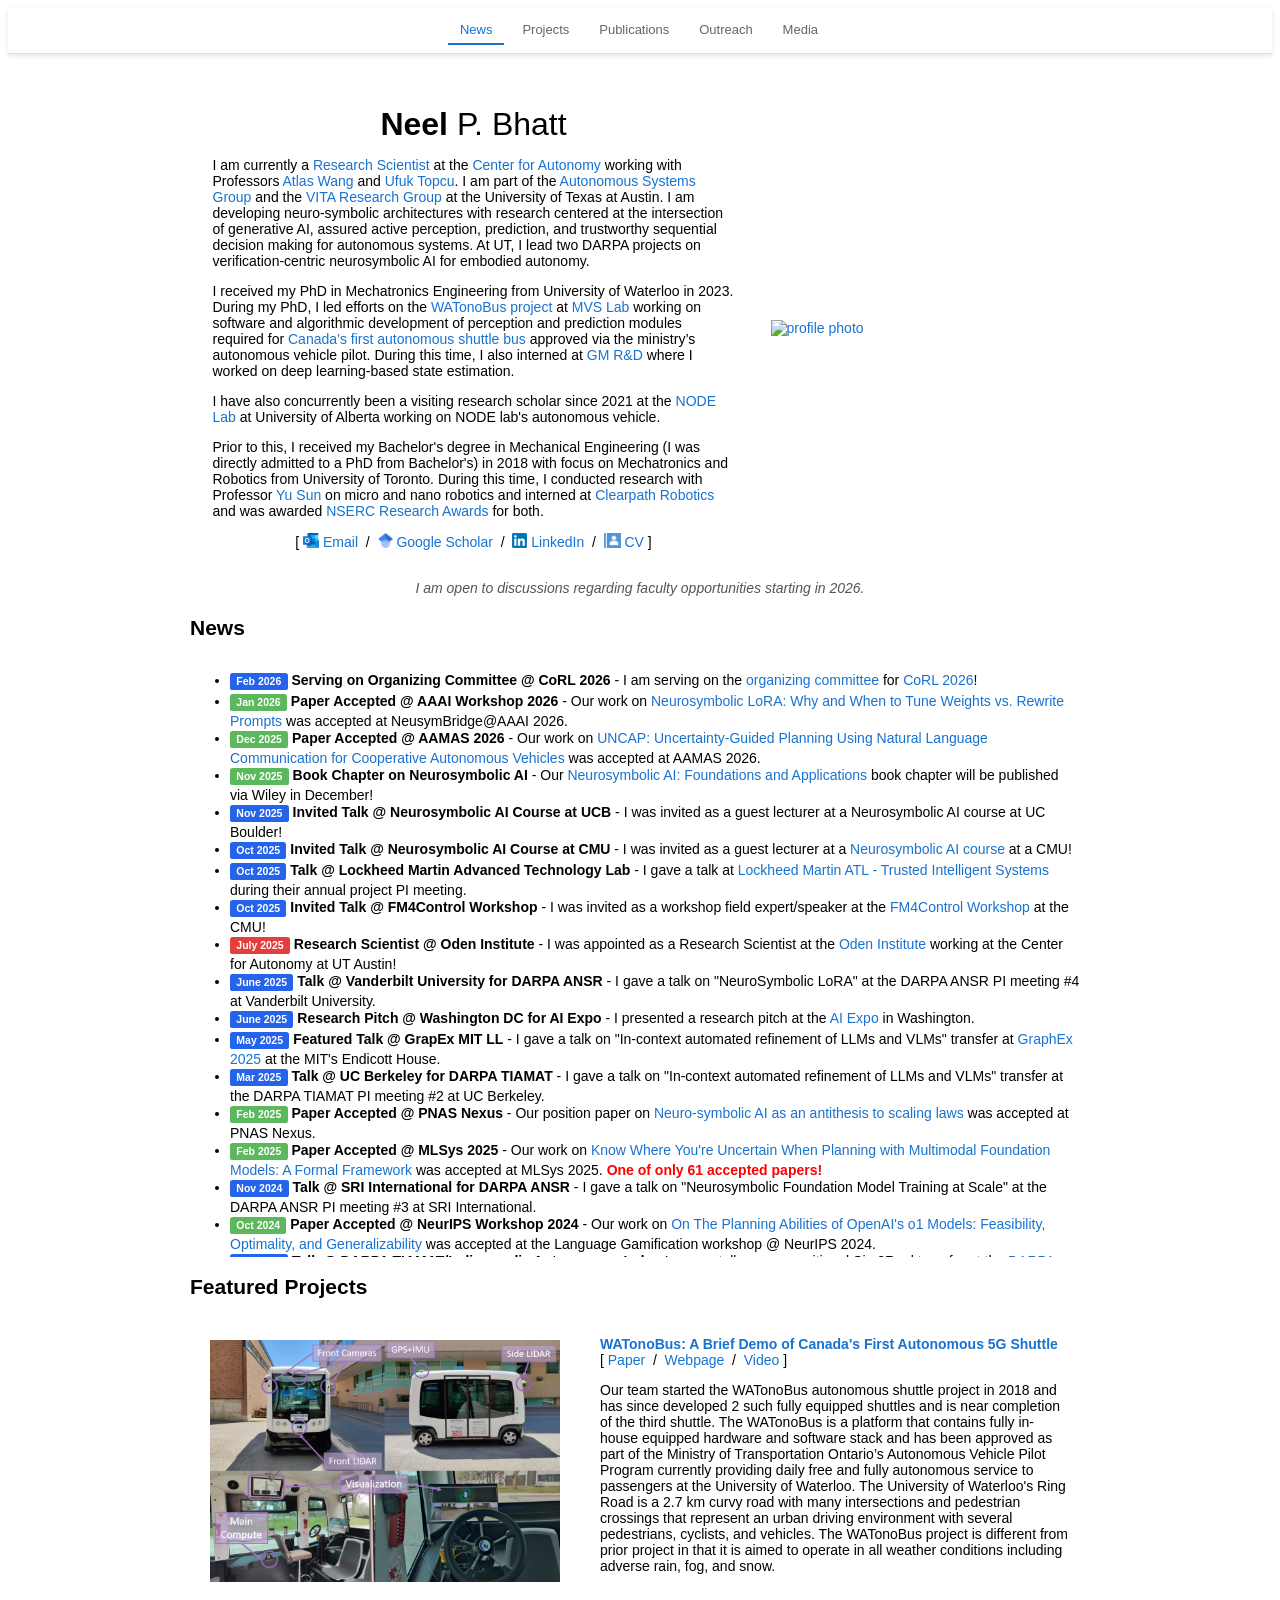
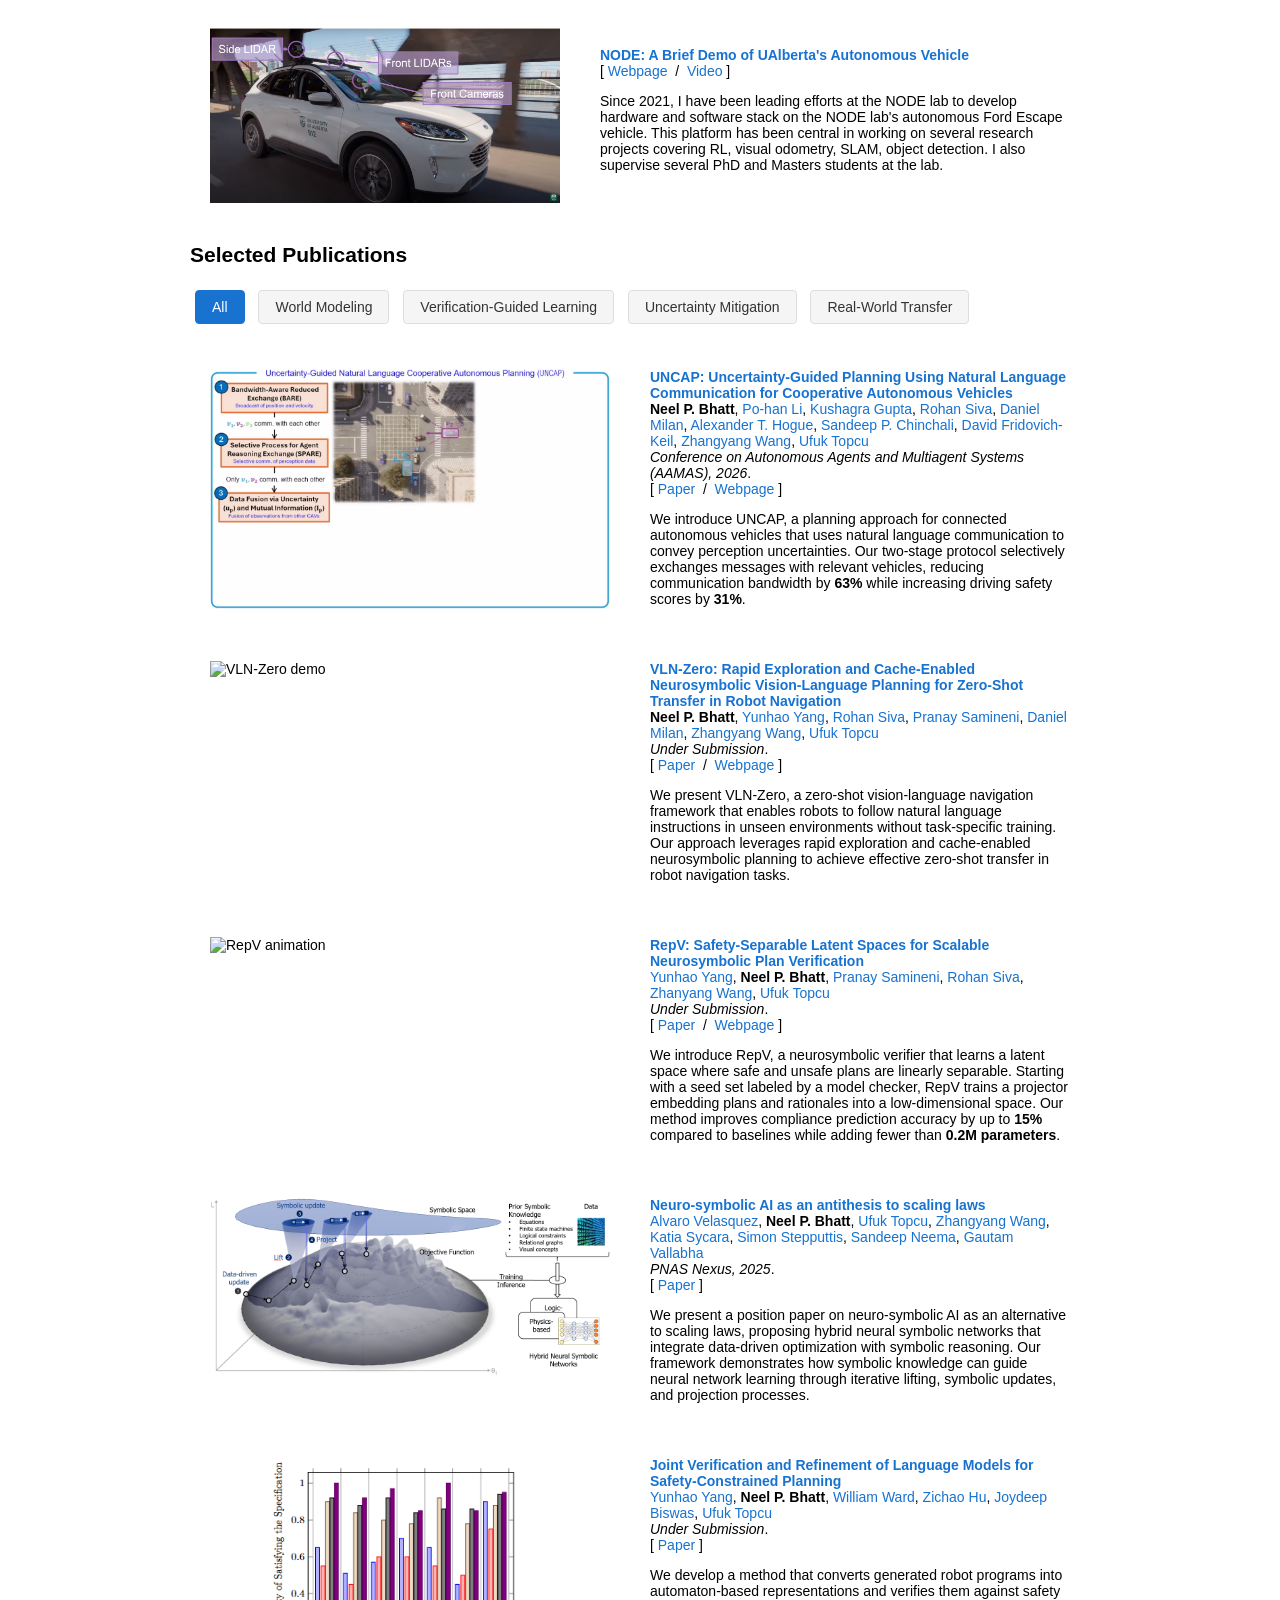
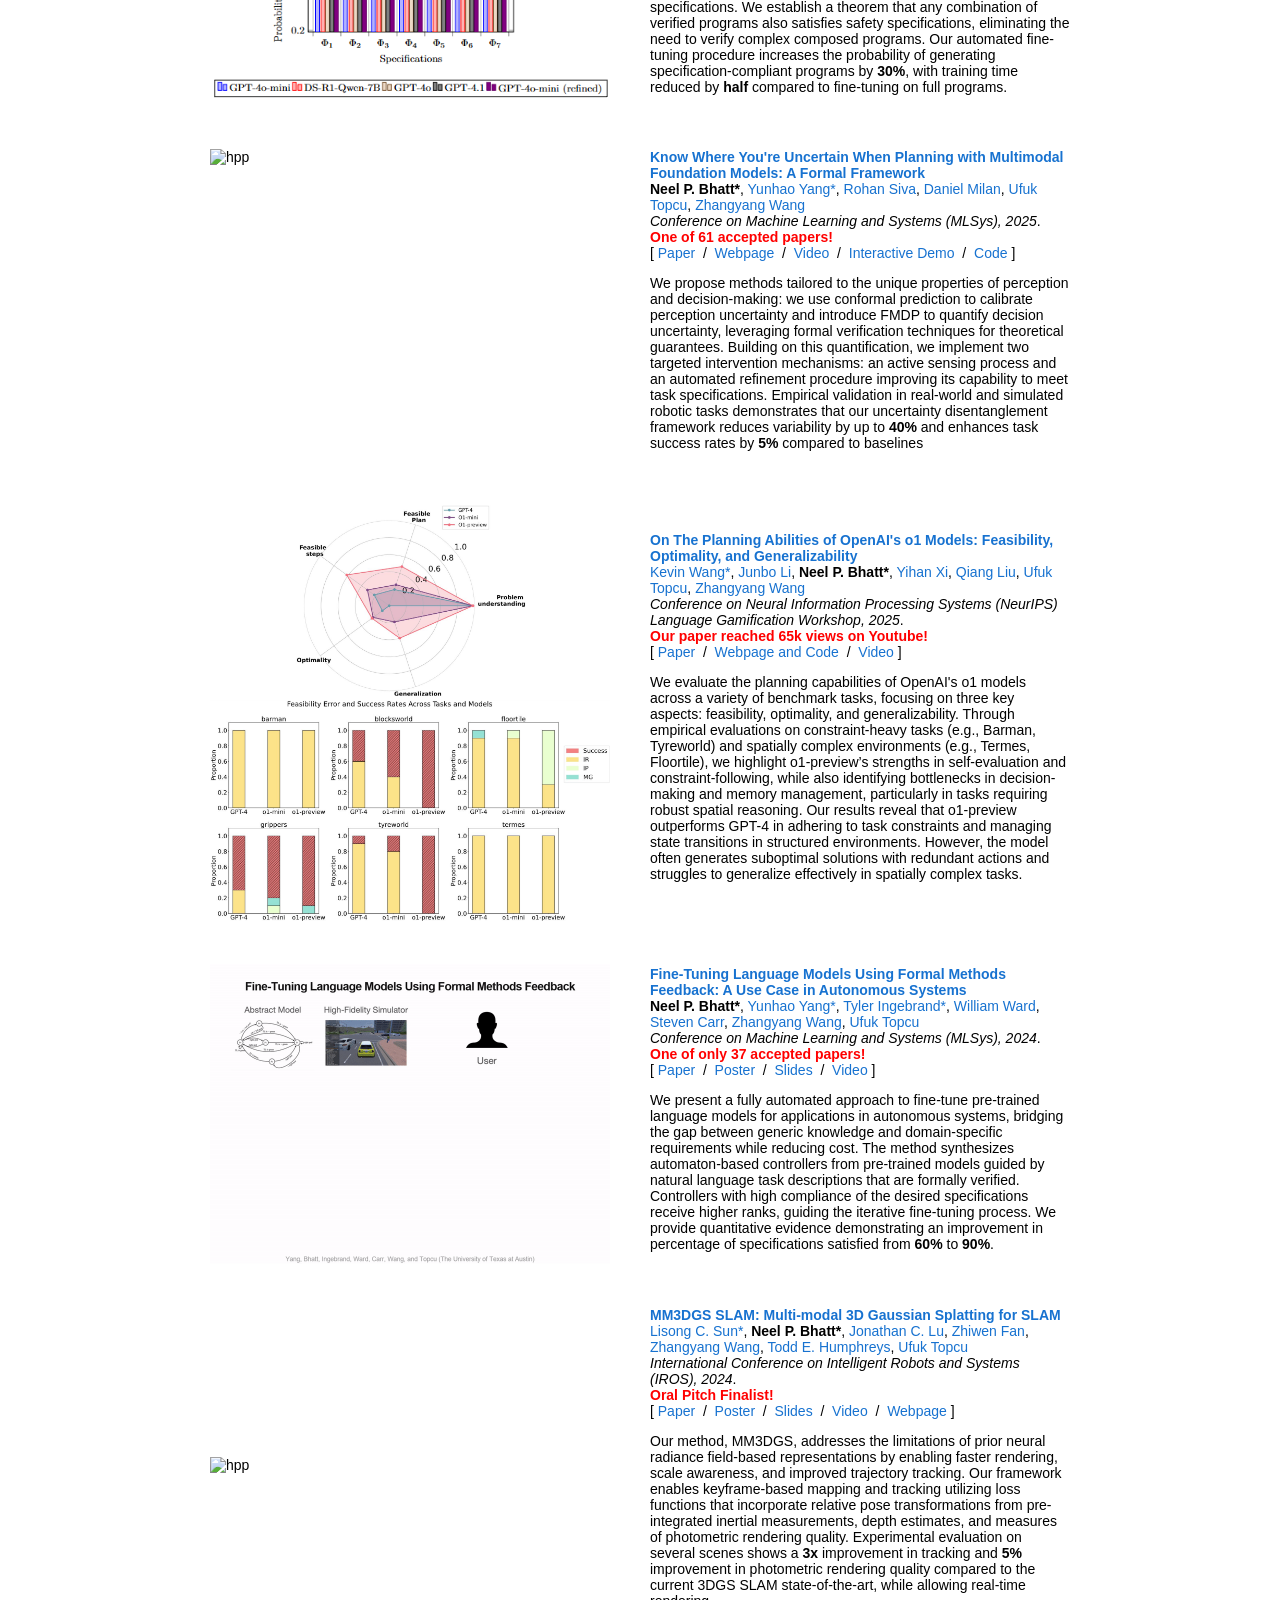
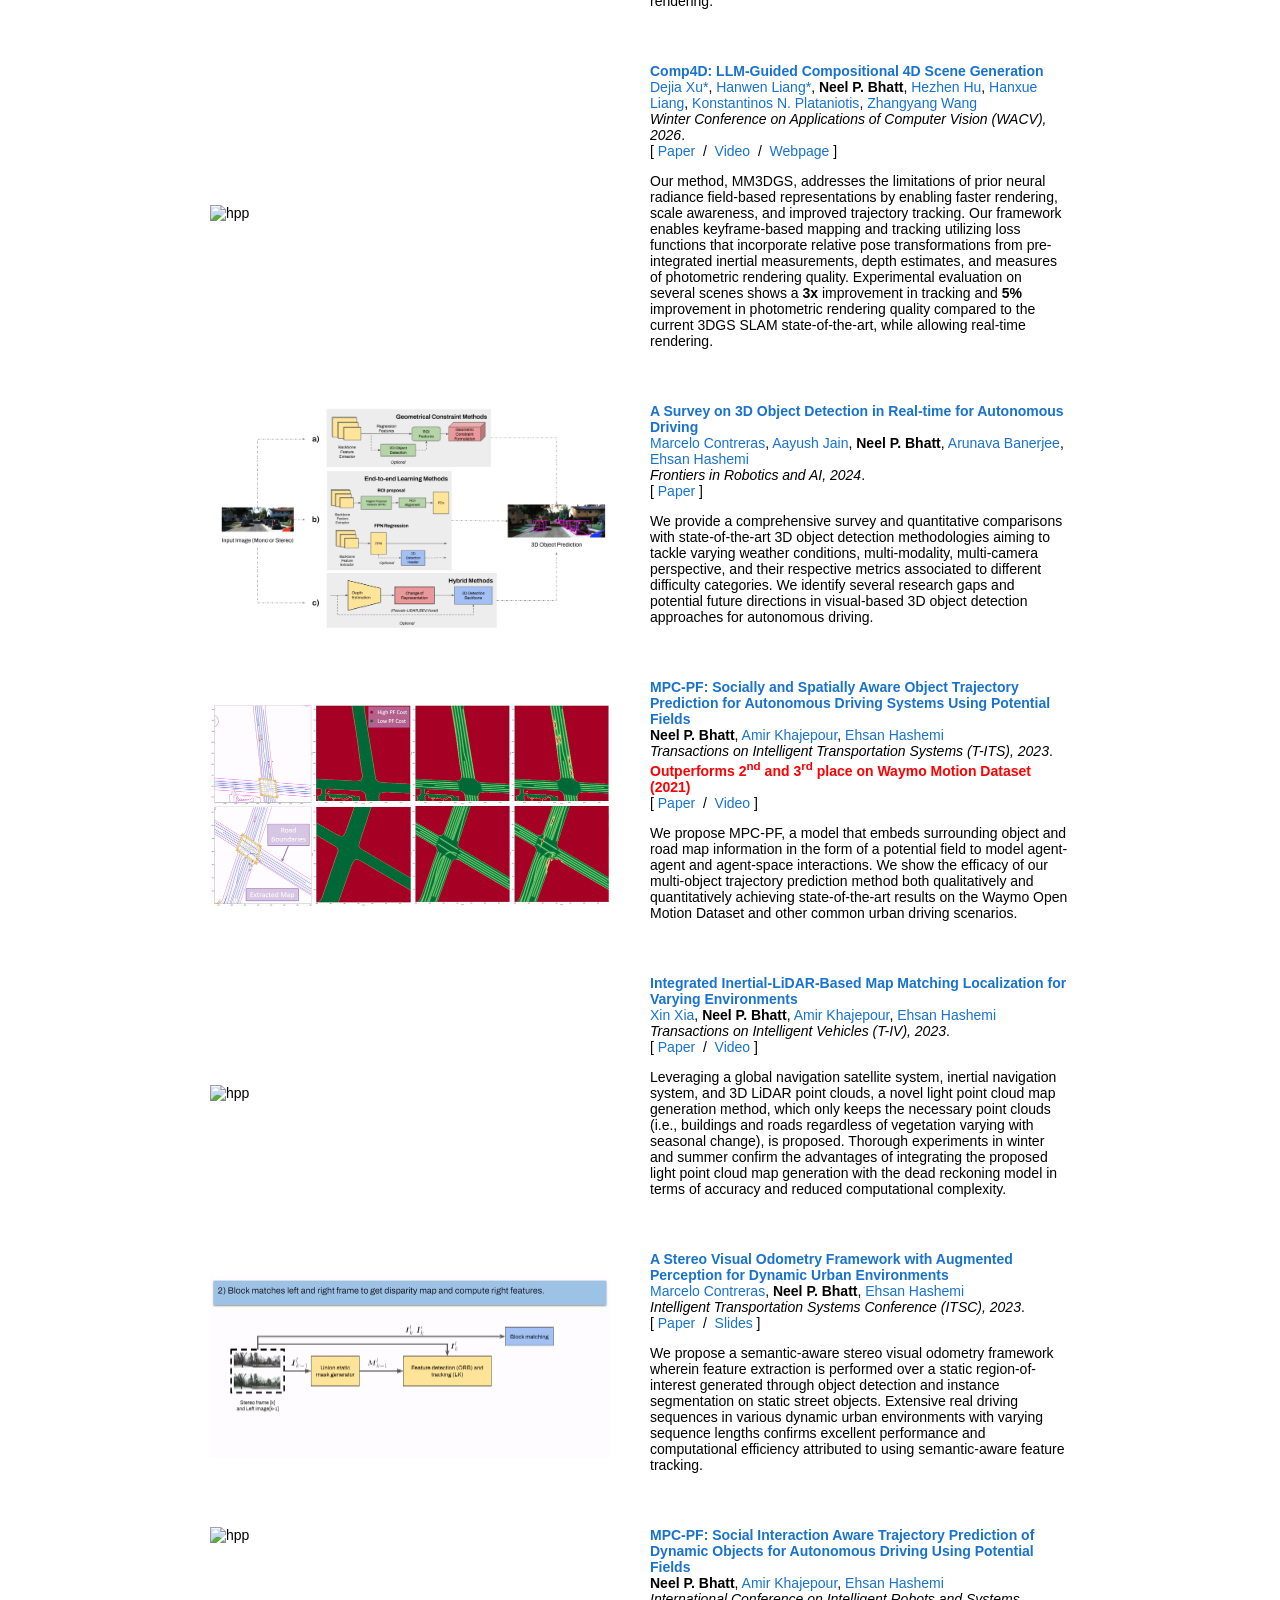
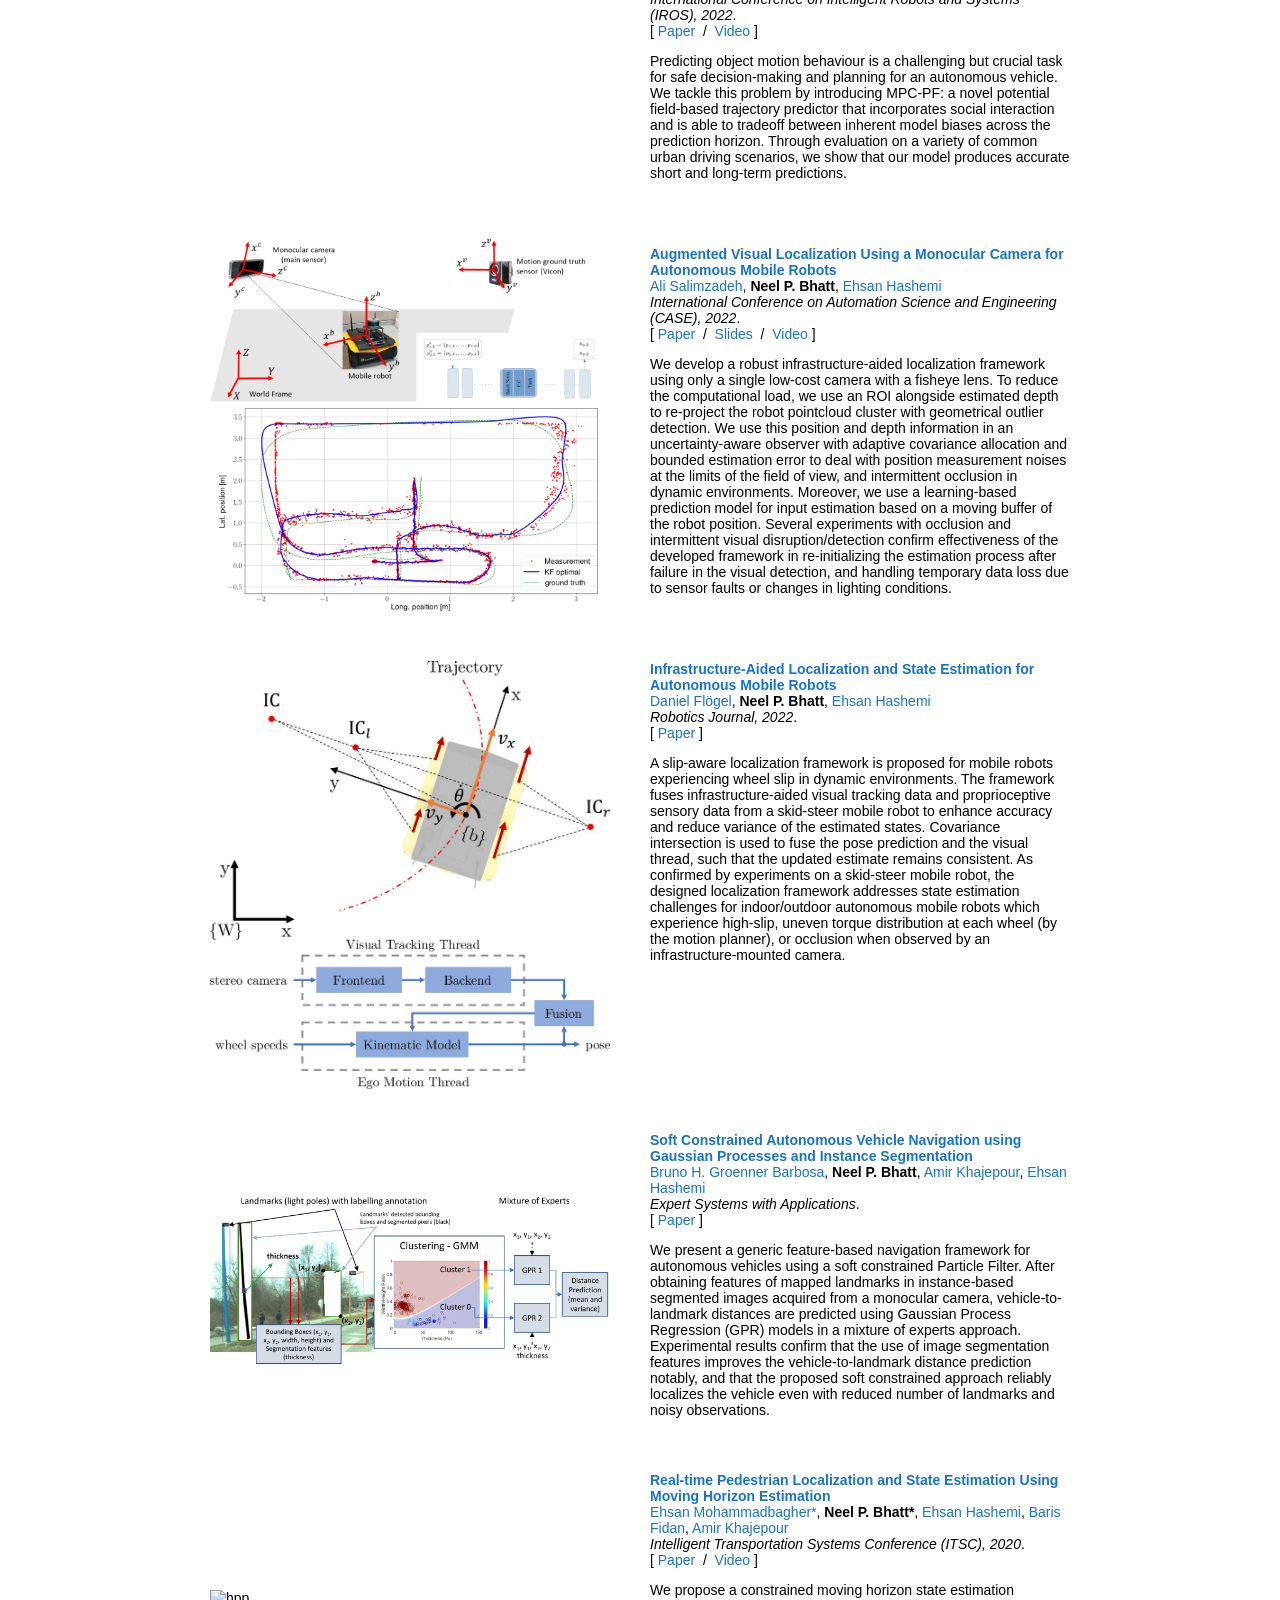
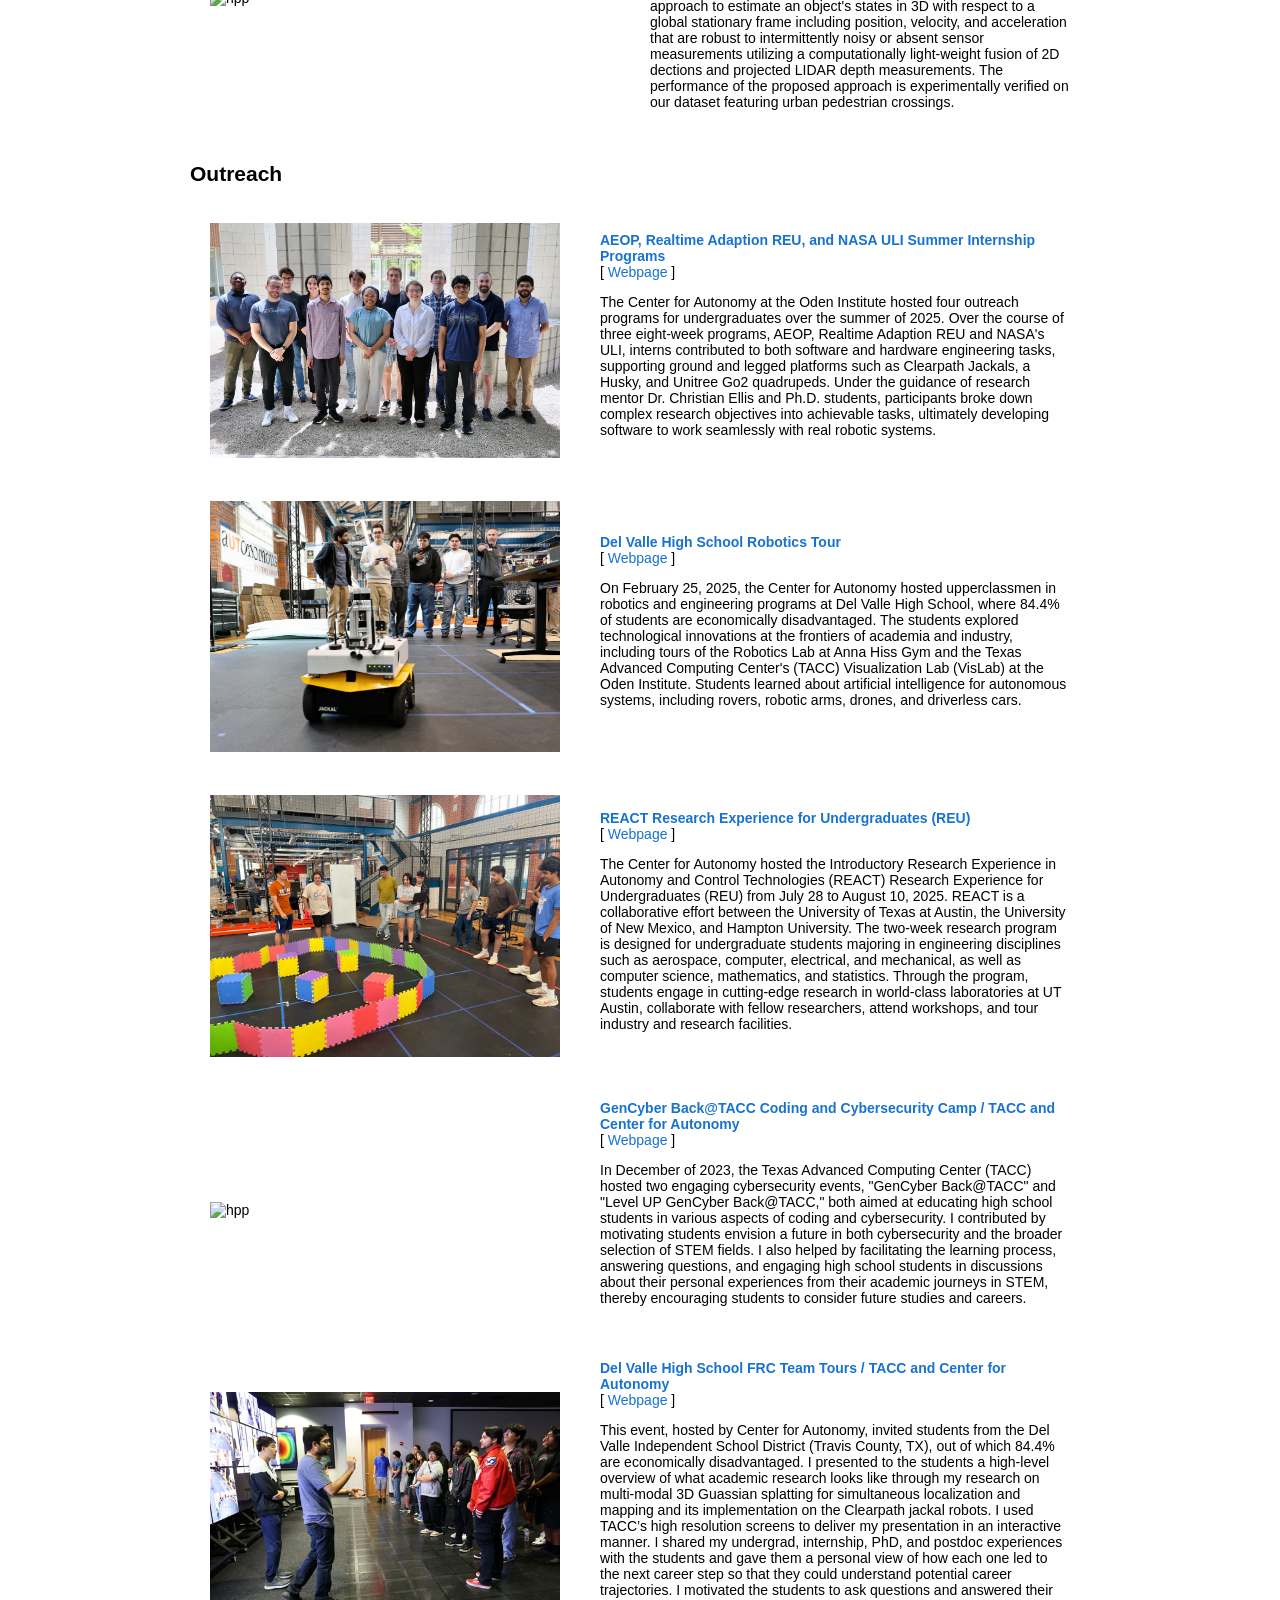
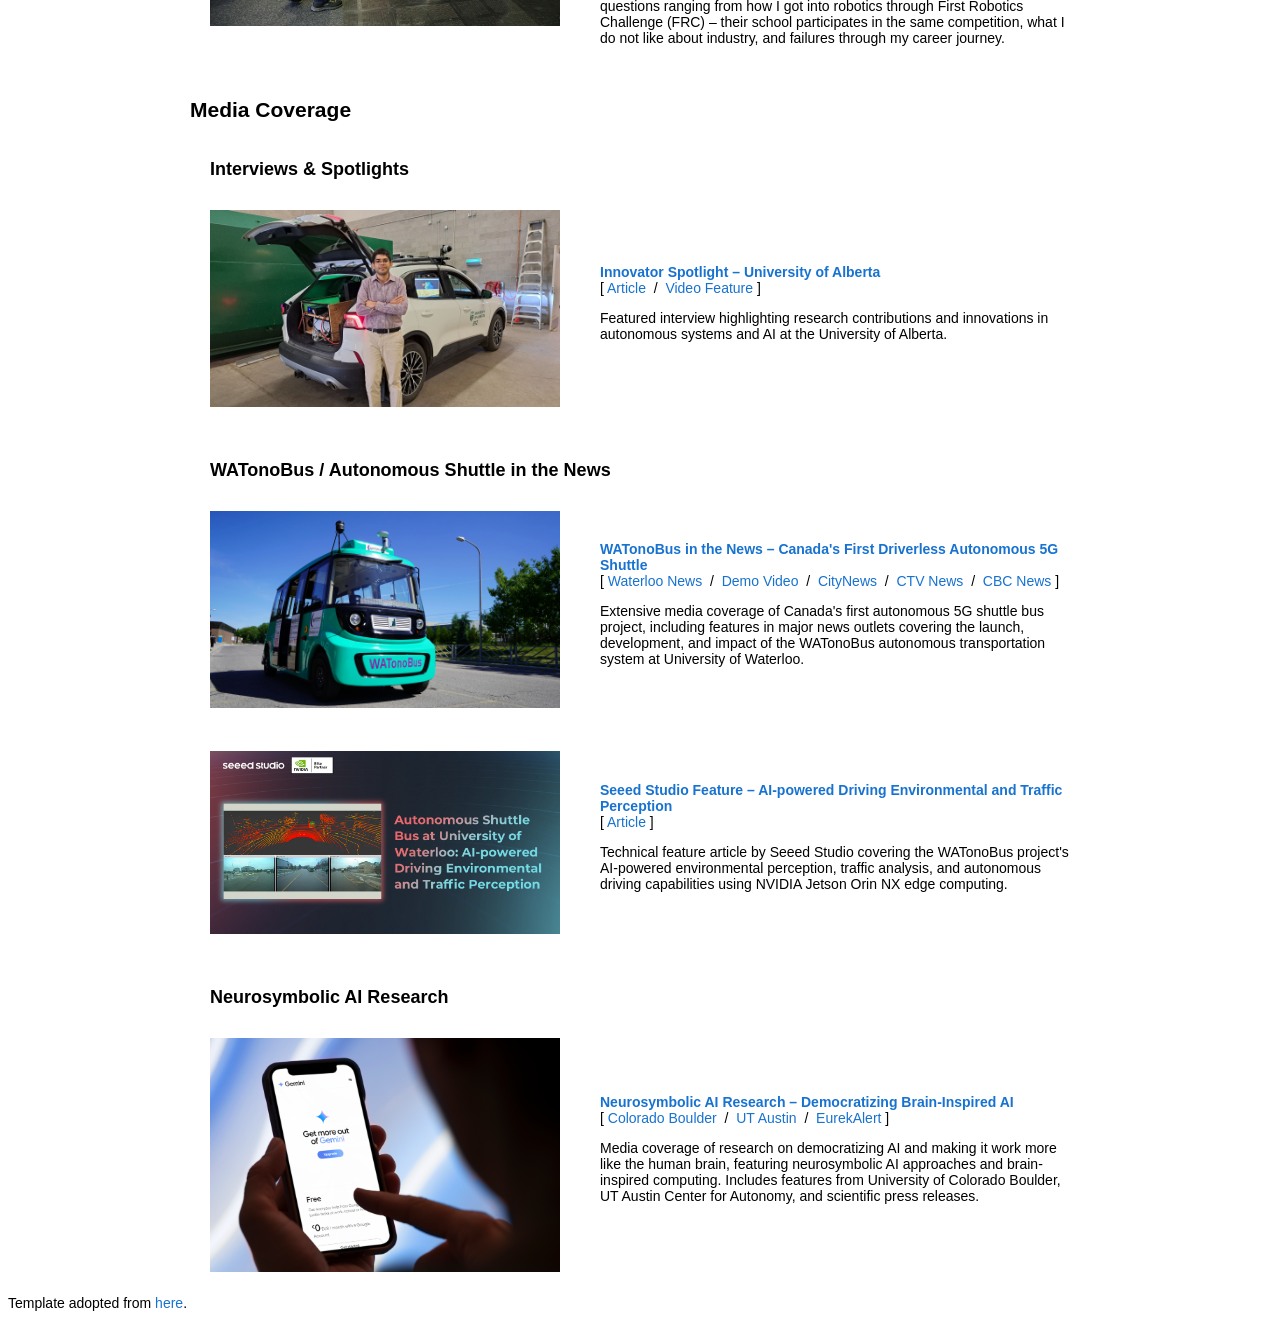
==== commit a618dfce: "February CoRL update - initial" ====
--- a/index.html
+++ b/index.html
@@ -88,6 +88,7 @@
 
             <div class="news-container">
             <ul>
+              <li><span class="label label-talk"><b>Feb 2026</b></span> <b>Serving on Organizing Committee @ CoRL 2026</b> - I am serving on the <a href="https://www.corl.org/organizing-committee" target="_blank">organizing committee</a> for <a href="https://www.corl.org/home" target="_blank">CoRL 2026</a>!</li>
               <li><span class="label label-paper"><b>Jan 2026</b></span> <b>Paper Accepted @ AAAI Workshop 2026</b> - Our work on <a href="https://neusymbridge.github.io/accepted_papers.html#:~:text=Neurosymbolic%20LoRA%3A%20Why%20and%20When%20to%20Tune%20Weights%20vs.%20Rewrite%20Prompts" target="_blank">Neurosymbolic LoRA: Why and When to Tune Weights vs. Rewrite Prompts</a> was accepted at NeusymBridge@AAAI 2026.</a></li>
               <li><span class="label label-paper"><b>Dec 2025</b></span> <b>Paper Accepted @ AAMAS 2026</b> - Our work on <a href="https://arxiv.org/abs/2510.12992" target="_blank">UNCAP: Uncertainty-Guided Planning Using Natural Language Communication for Cooperative Autonomous Vehicles</a> was accepted at AAMAS 2026.</a></li>
                 <li><span class="label label-paper"><b>Nov 2025</b></span> <b>Book Chapter on Neurosymbolic AI</b> - Our <a href="https://www.wiley.com/en-us/Neuro-symbolic+AI%3A+Foundations+and+Applications-p-9781394302376" target="_blank">Neurosymbolic AI: Foundations and Applications</a> book chapter will be published via Wiley in December!
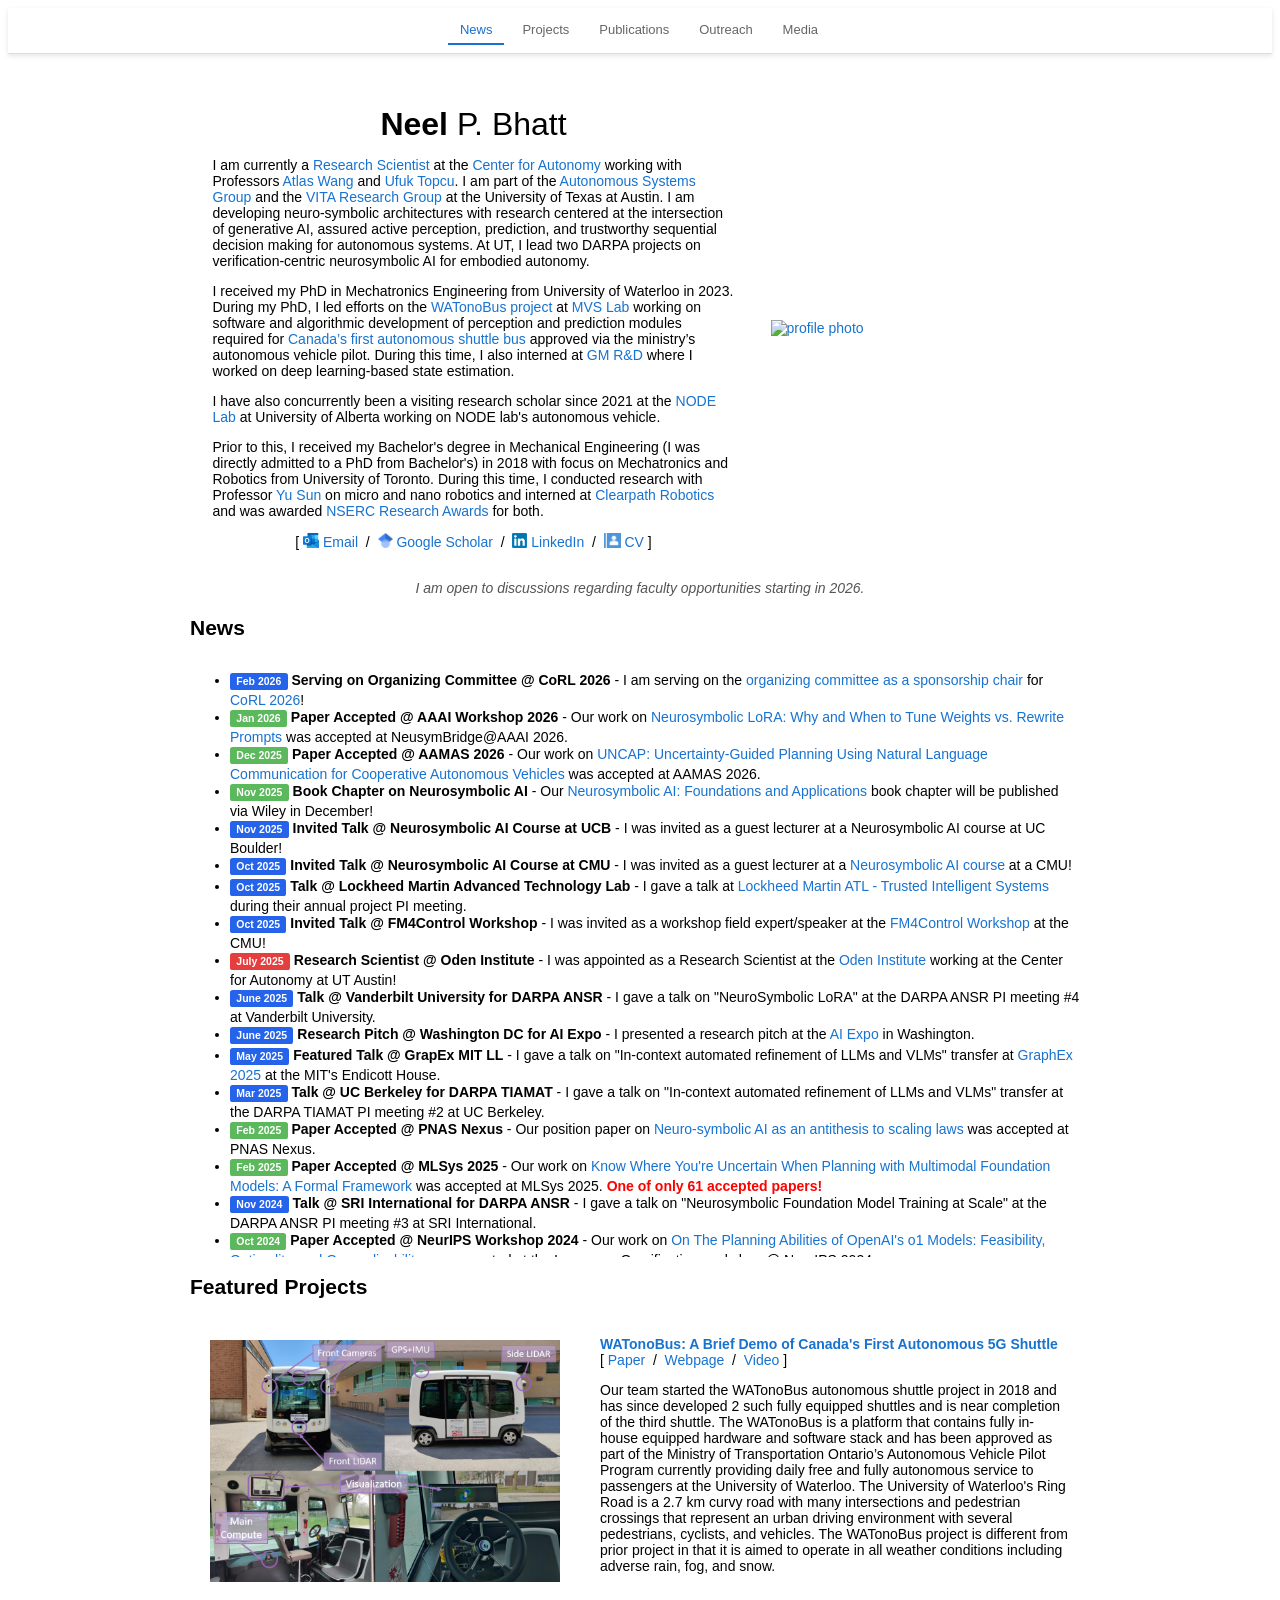
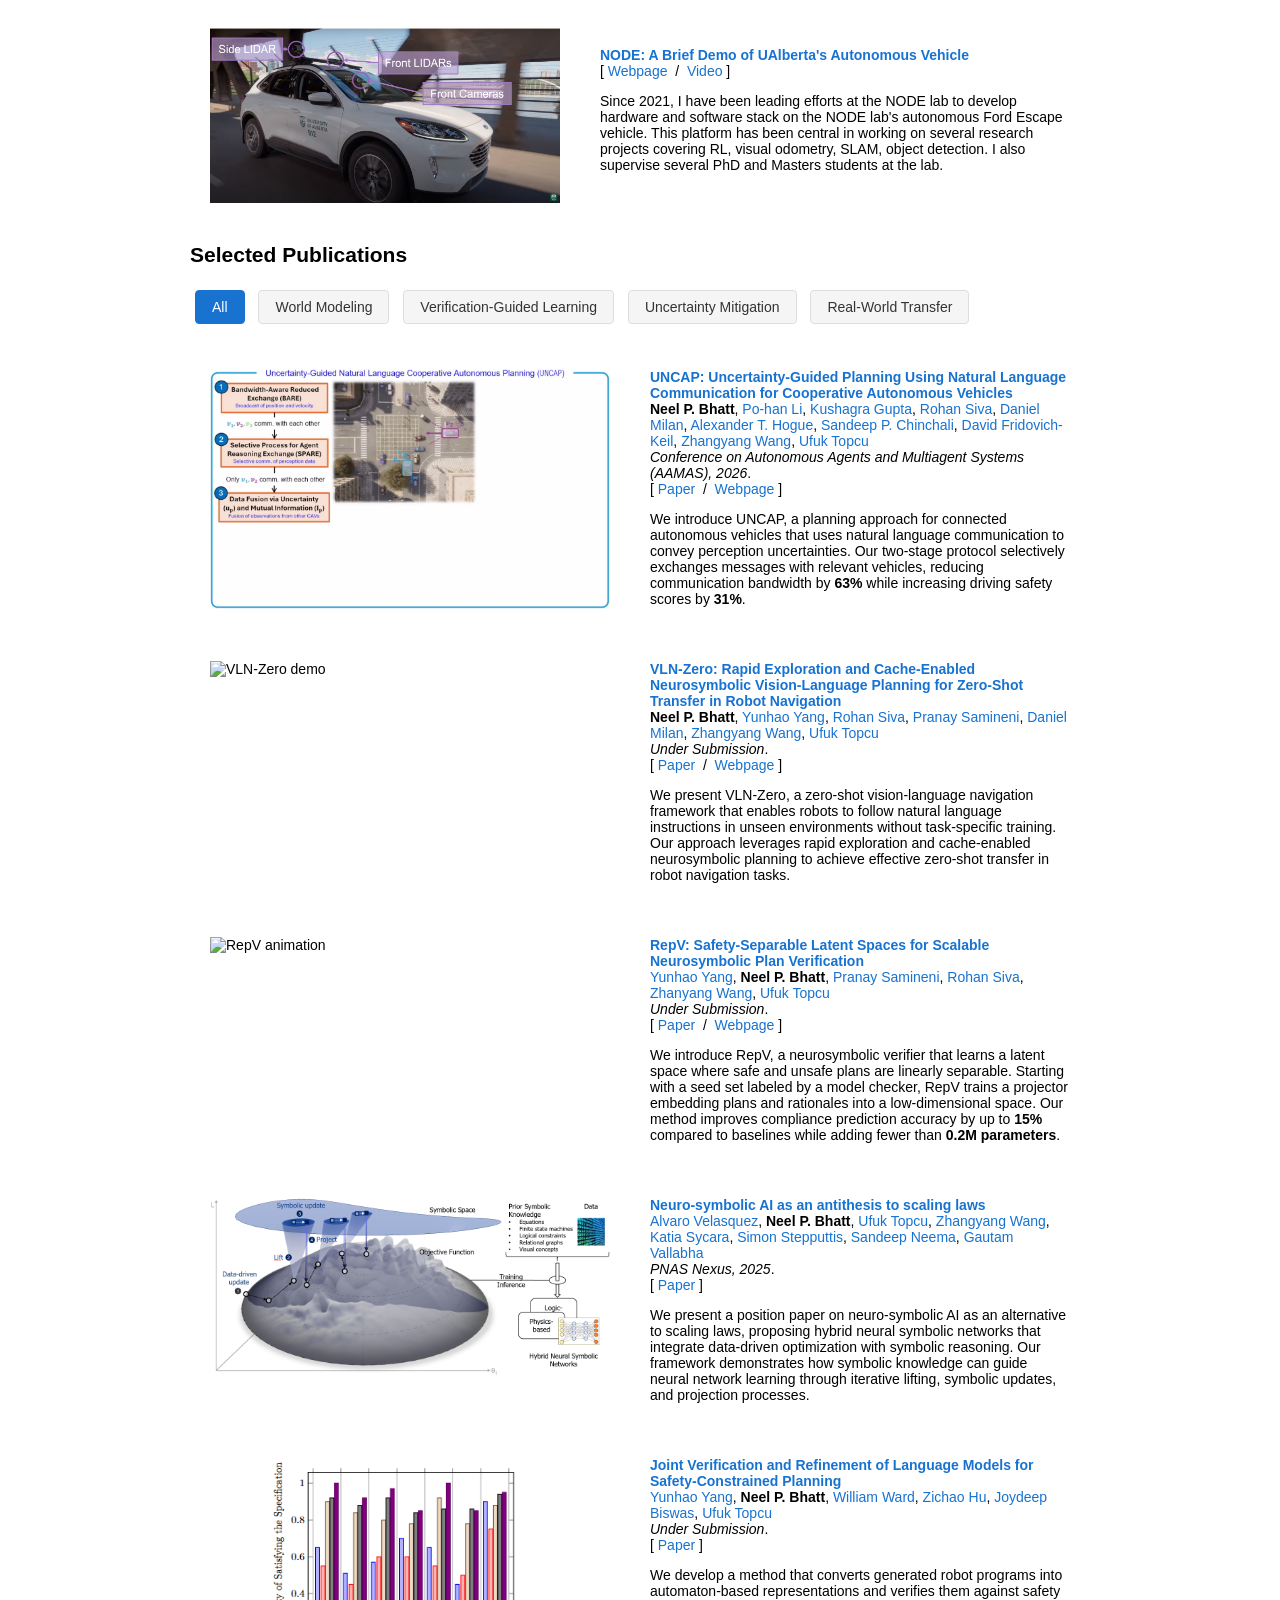
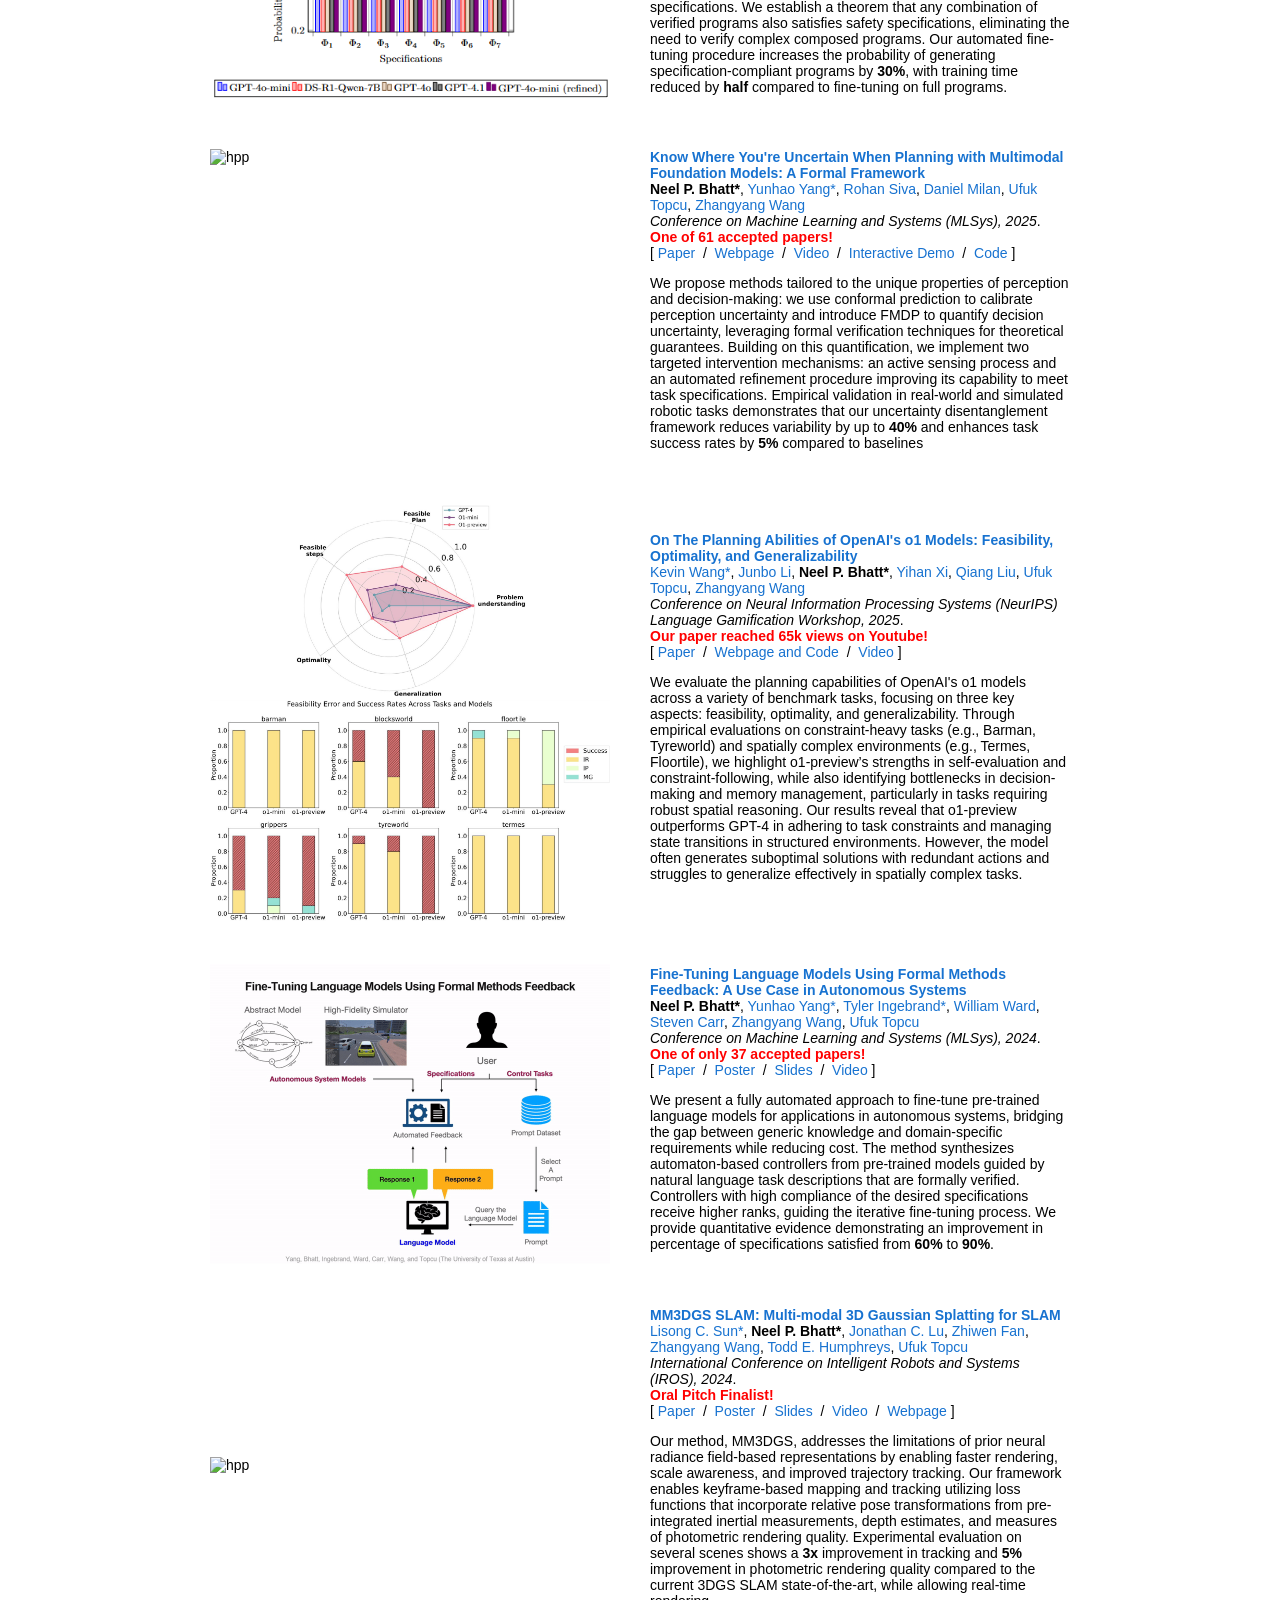
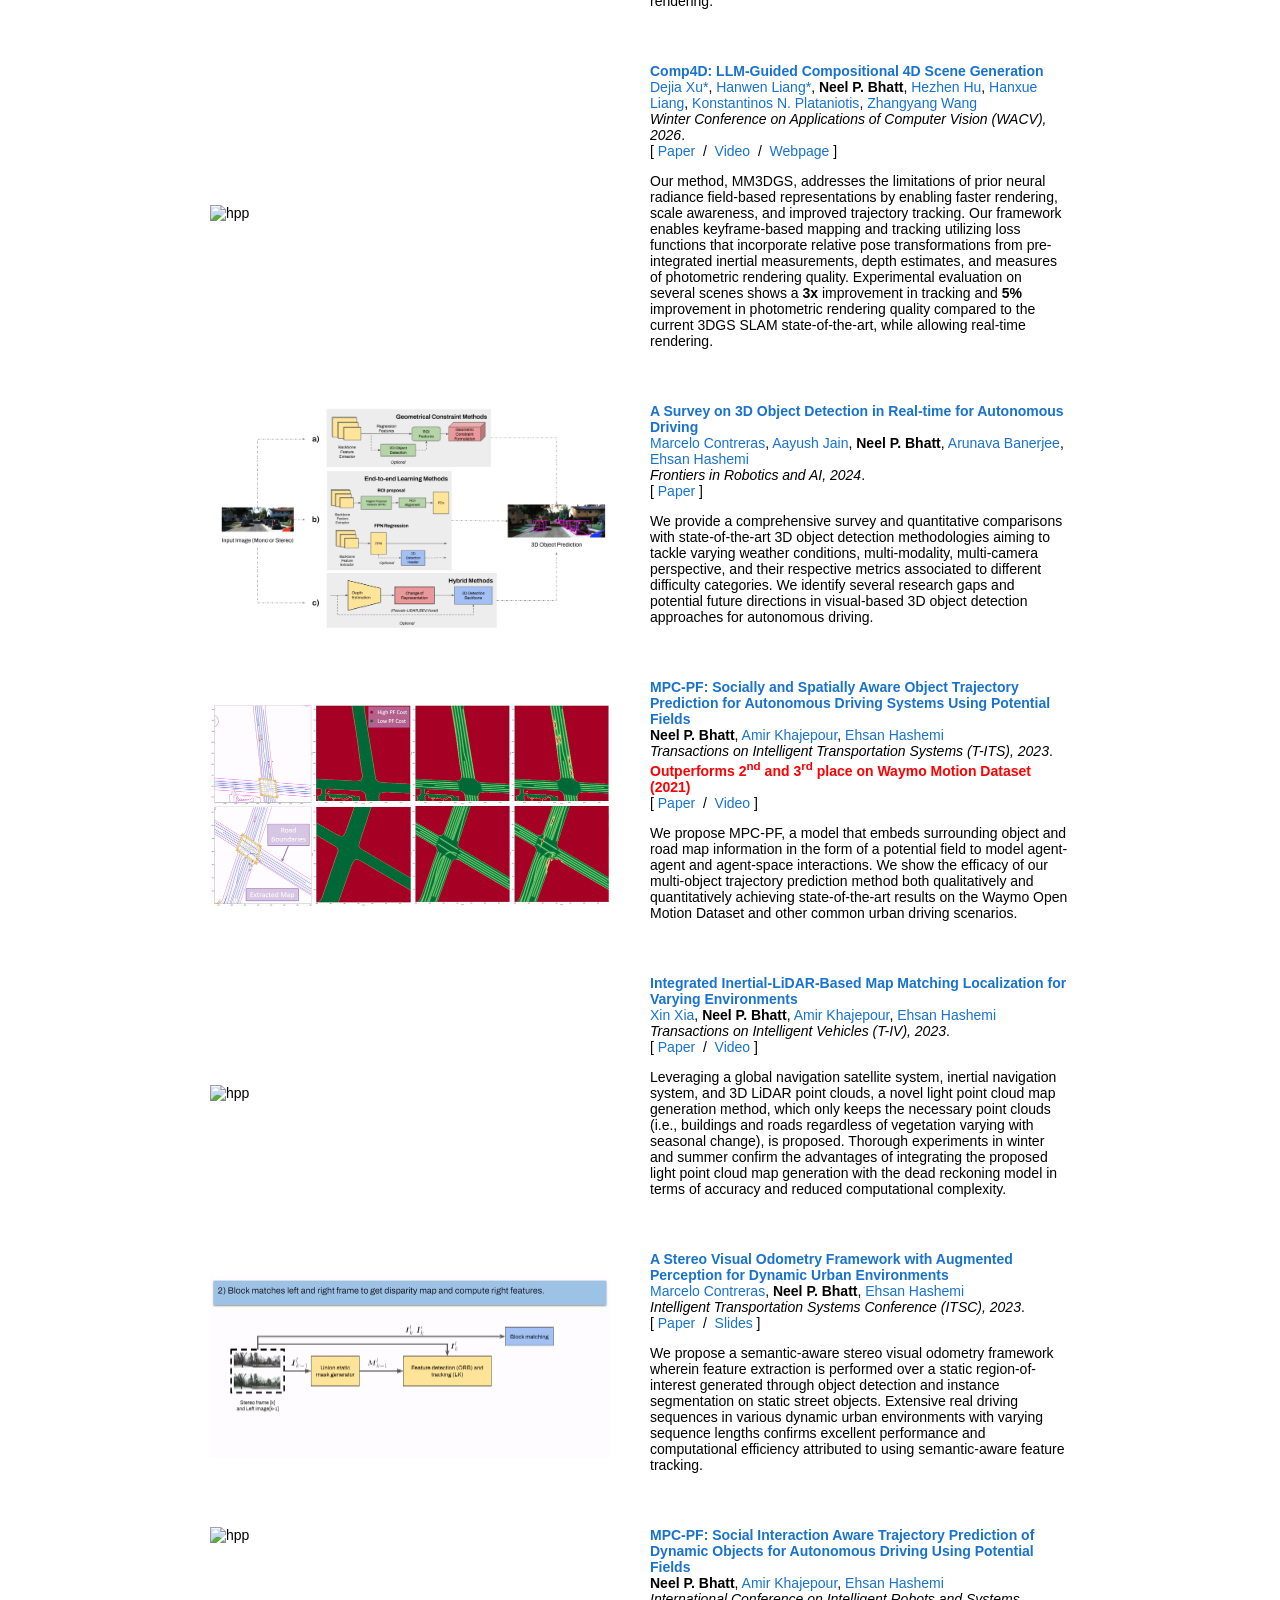
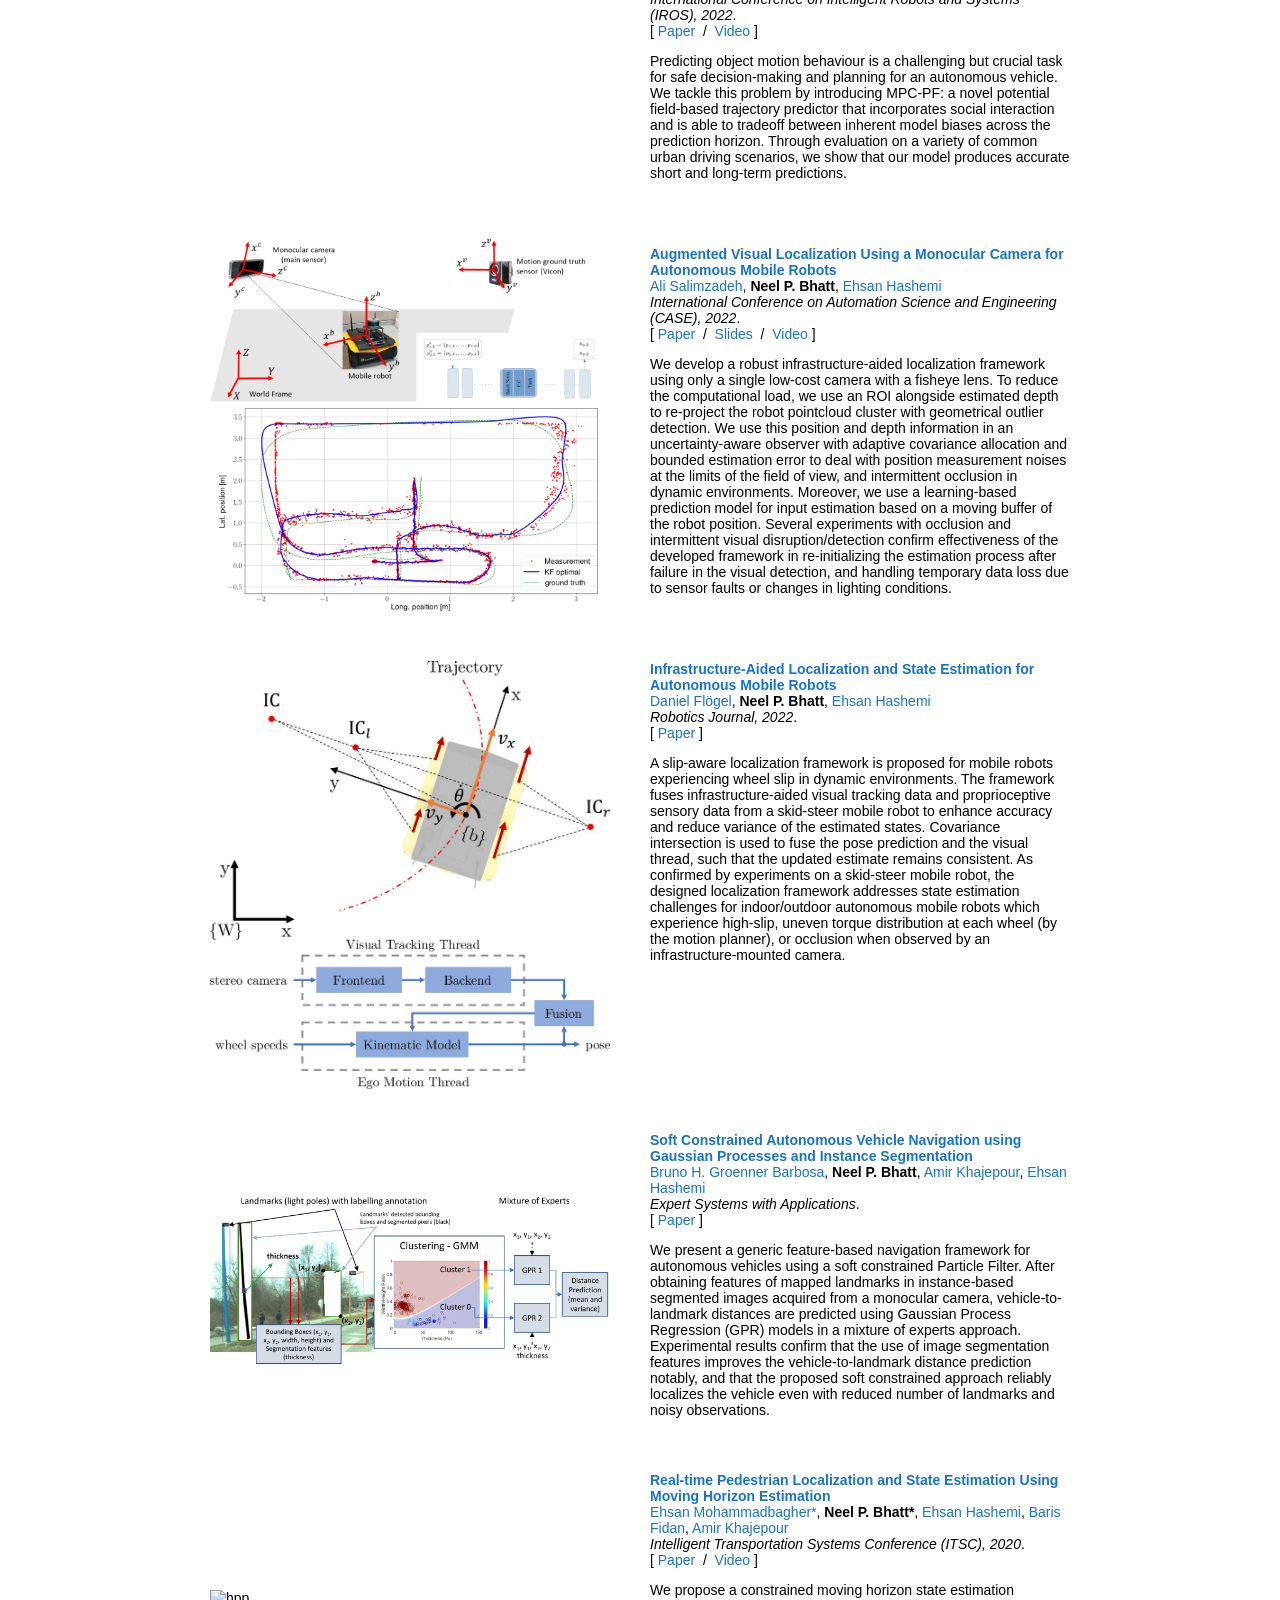
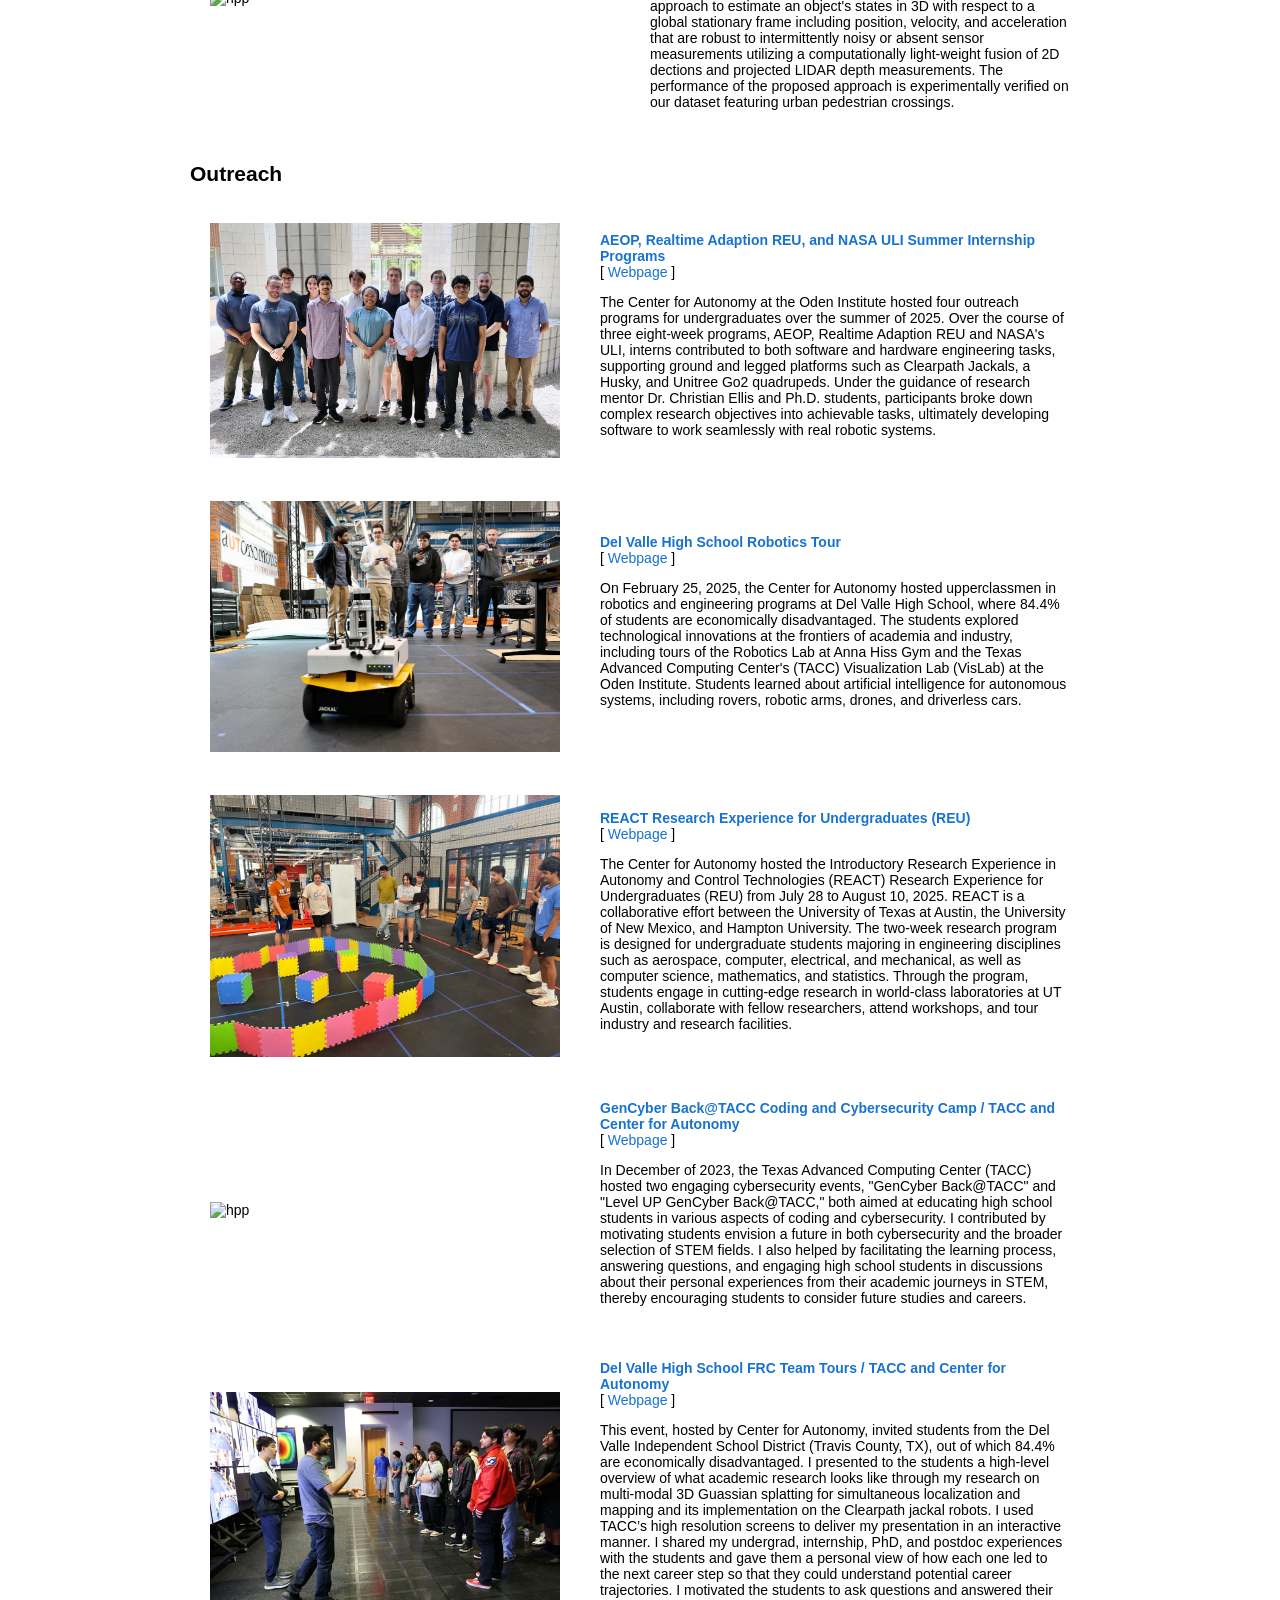
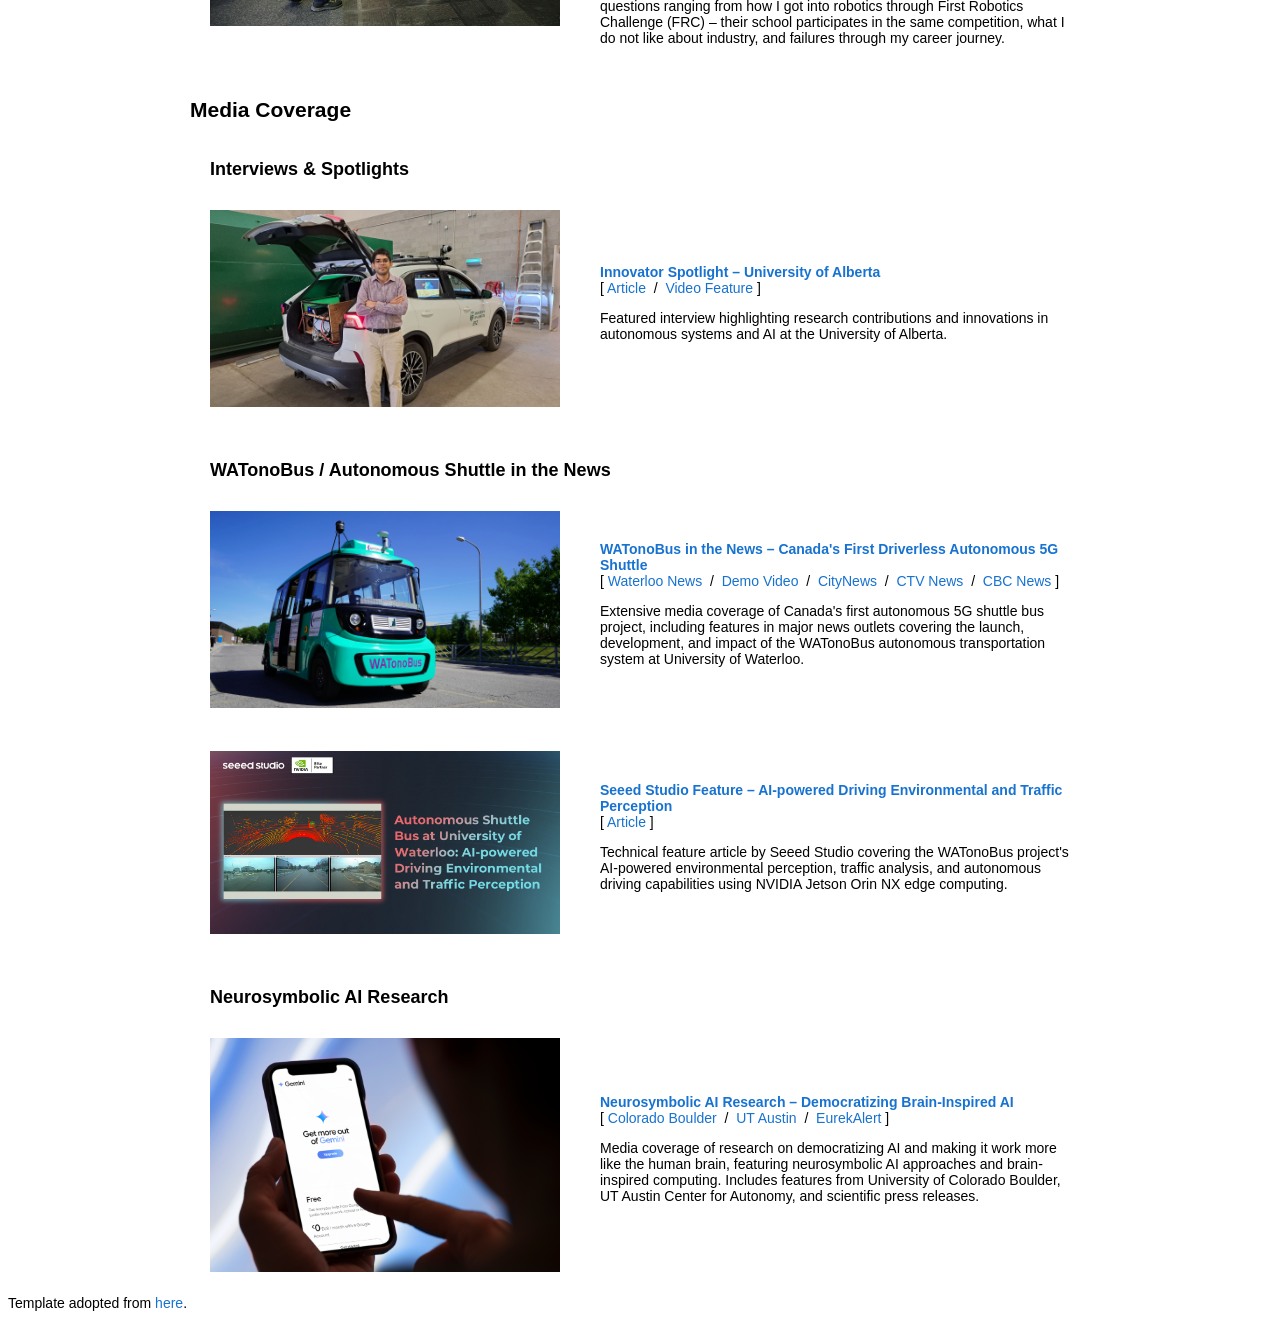
==== commit 4c4d2fc9: "CoRL organization update - minor correction" ====
--- a/index.html
+++ b/index.html
@@ -88,7 +88,7 @@
 
             <div class="news-container">
             <ul>
-              <li><span class="label label-talk"><b>Feb 2026</b></span> <b>Serving on Organizing Committee @ CoRL 2026</b> - I am serving on the <a href="https://www.corl.org/organizing-committee" target="_blank">organizing committee</a> for <a href="https://www.corl.org/home" target="_blank">CoRL 2026</a>!</li>
+              <li><span class="label label-talk"><b>Feb 2026</b></span> <b>Serving on Organizing Committee @ CoRL 2026</b> - I am serving on the <a href="https://www.corl.org/organizing-committee" target="_blank">organizing committee as a sponsorship chair</a> for <a href="https://www.corl.org/home" target="_blank">CoRL 2026</a>!</li>
               <li><span class="label label-paper"><b>Jan 2026</b></span> <b>Paper Accepted @ AAAI Workshop 2026</b> - Our work on <a href="https://neusymbridge.github.io/accepted_papers.html#:~:text=Neurosymbolic%20LoRA%3A%20Why%20and%20When%20to%20Tune%20Weights%20vs.%20Rewrite%20Prompts" target="_blank">Neurosymbolic LoRA: Why and When to Tune Weights vs. Rewrite Prompts</a> was accepted at NeusymBridge@AAAI 2026.</a></li>
               <li><span class="label label-paper"><b>Dec 2025</b></span> <b>Paper Accepted @ AAMAS 2026</b> - Our work on <a href="https://arxiv.org/abs/2510.12992" target="_blank">UNCAP: Uncertainty-Guided Planning Using Natural Language Communication for Cooperative Autonomous Vehicles</a> was accepted at AAMAS 2026.</a></li>
                 <li><span class="label label-paper"><b>Nov 2025</b></span> <b>Book Chapter on Neurosymbolic AI</b> - Our <a href="https://www.wiley.com/en-us/Neuro-symbolic+AI%3A+Foundations+and+Applications-p-9781394302376" target="_blank">Neurosymbolic AI: Foundations and Applications</a> book chapter will be published via Wiley in December!
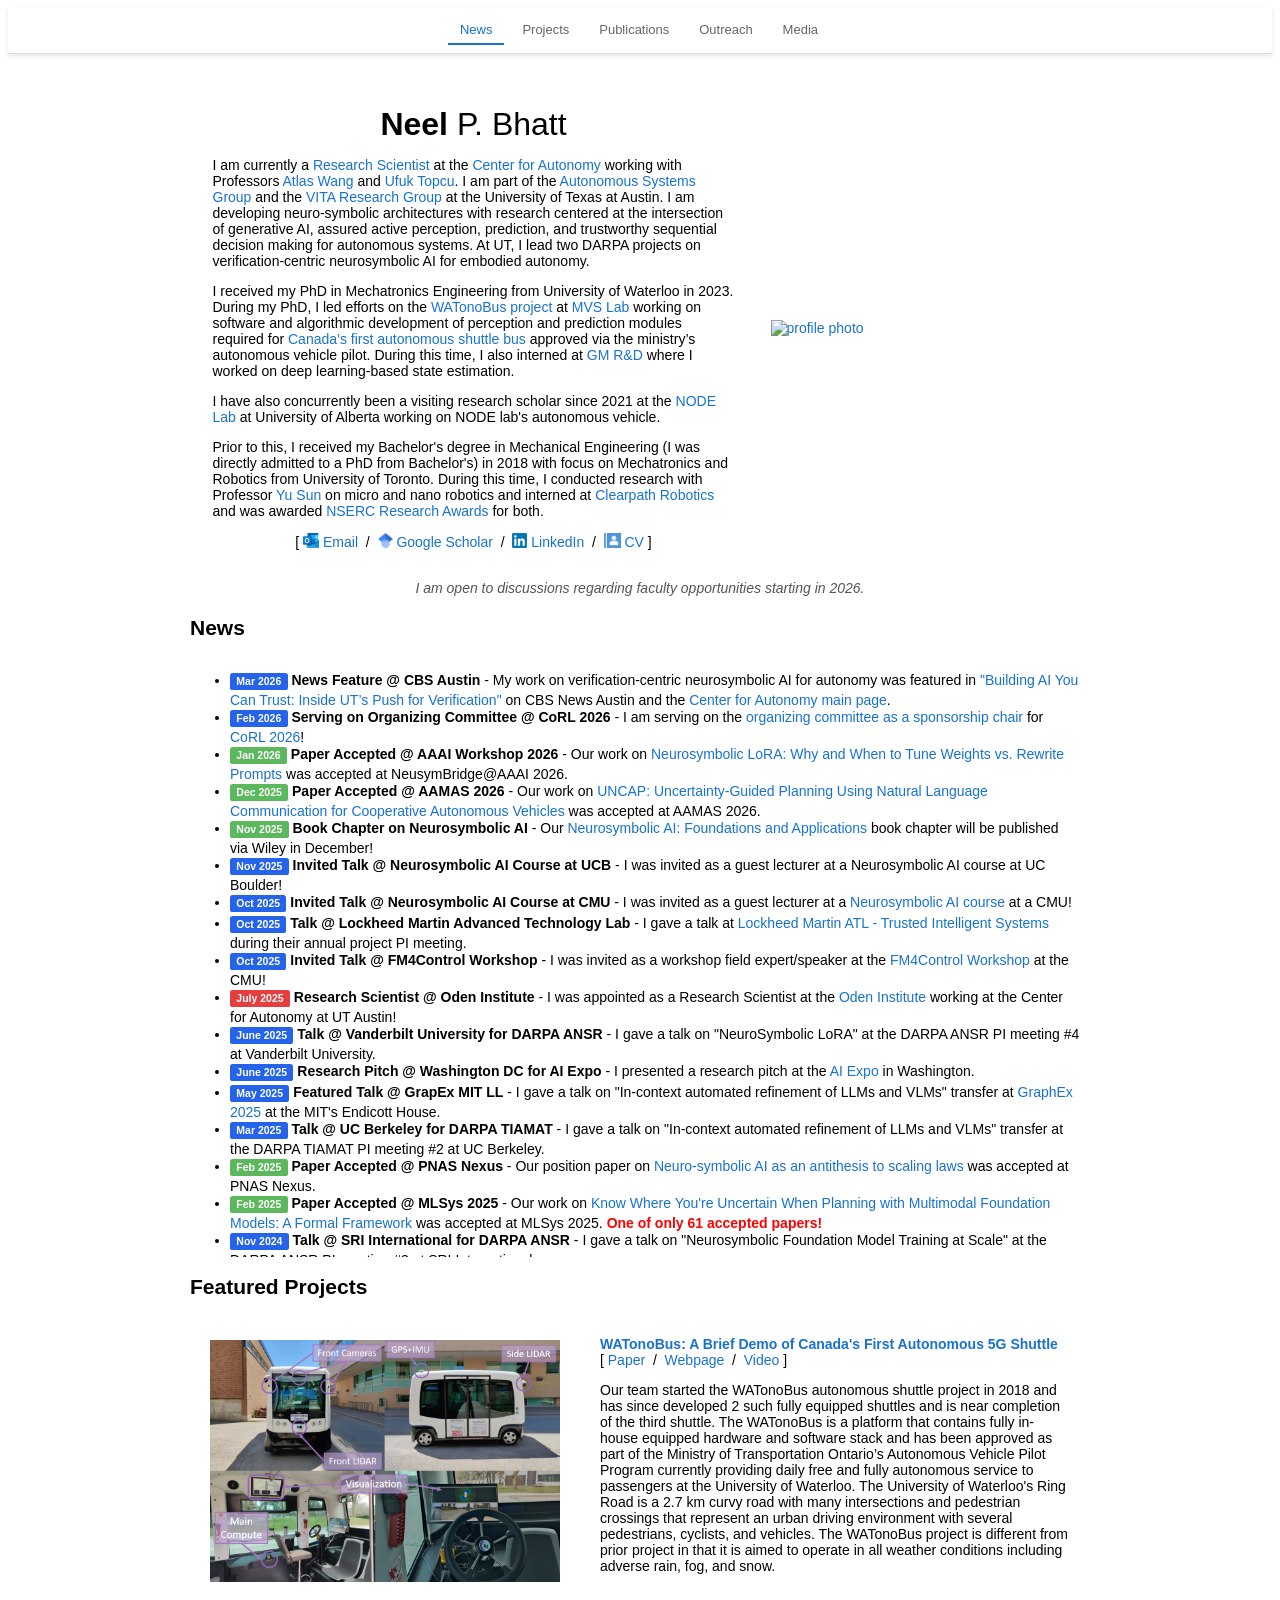
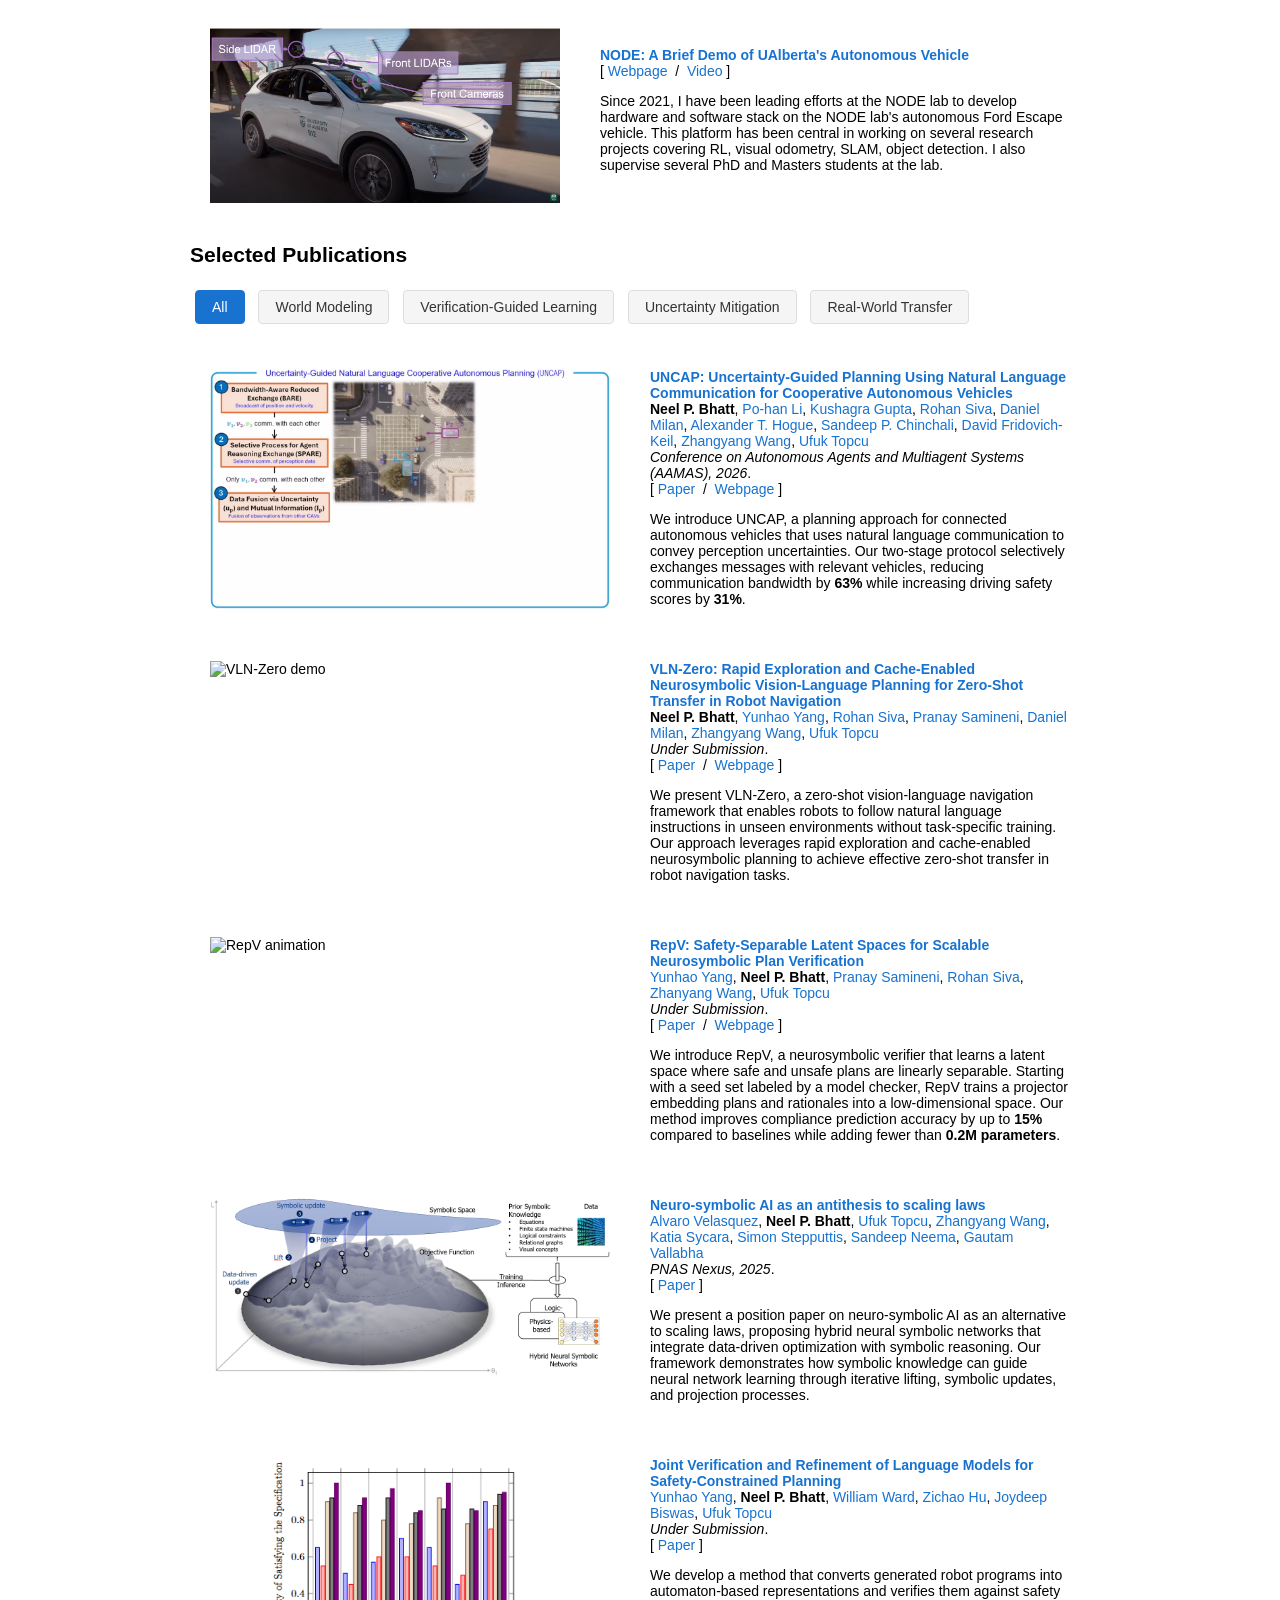
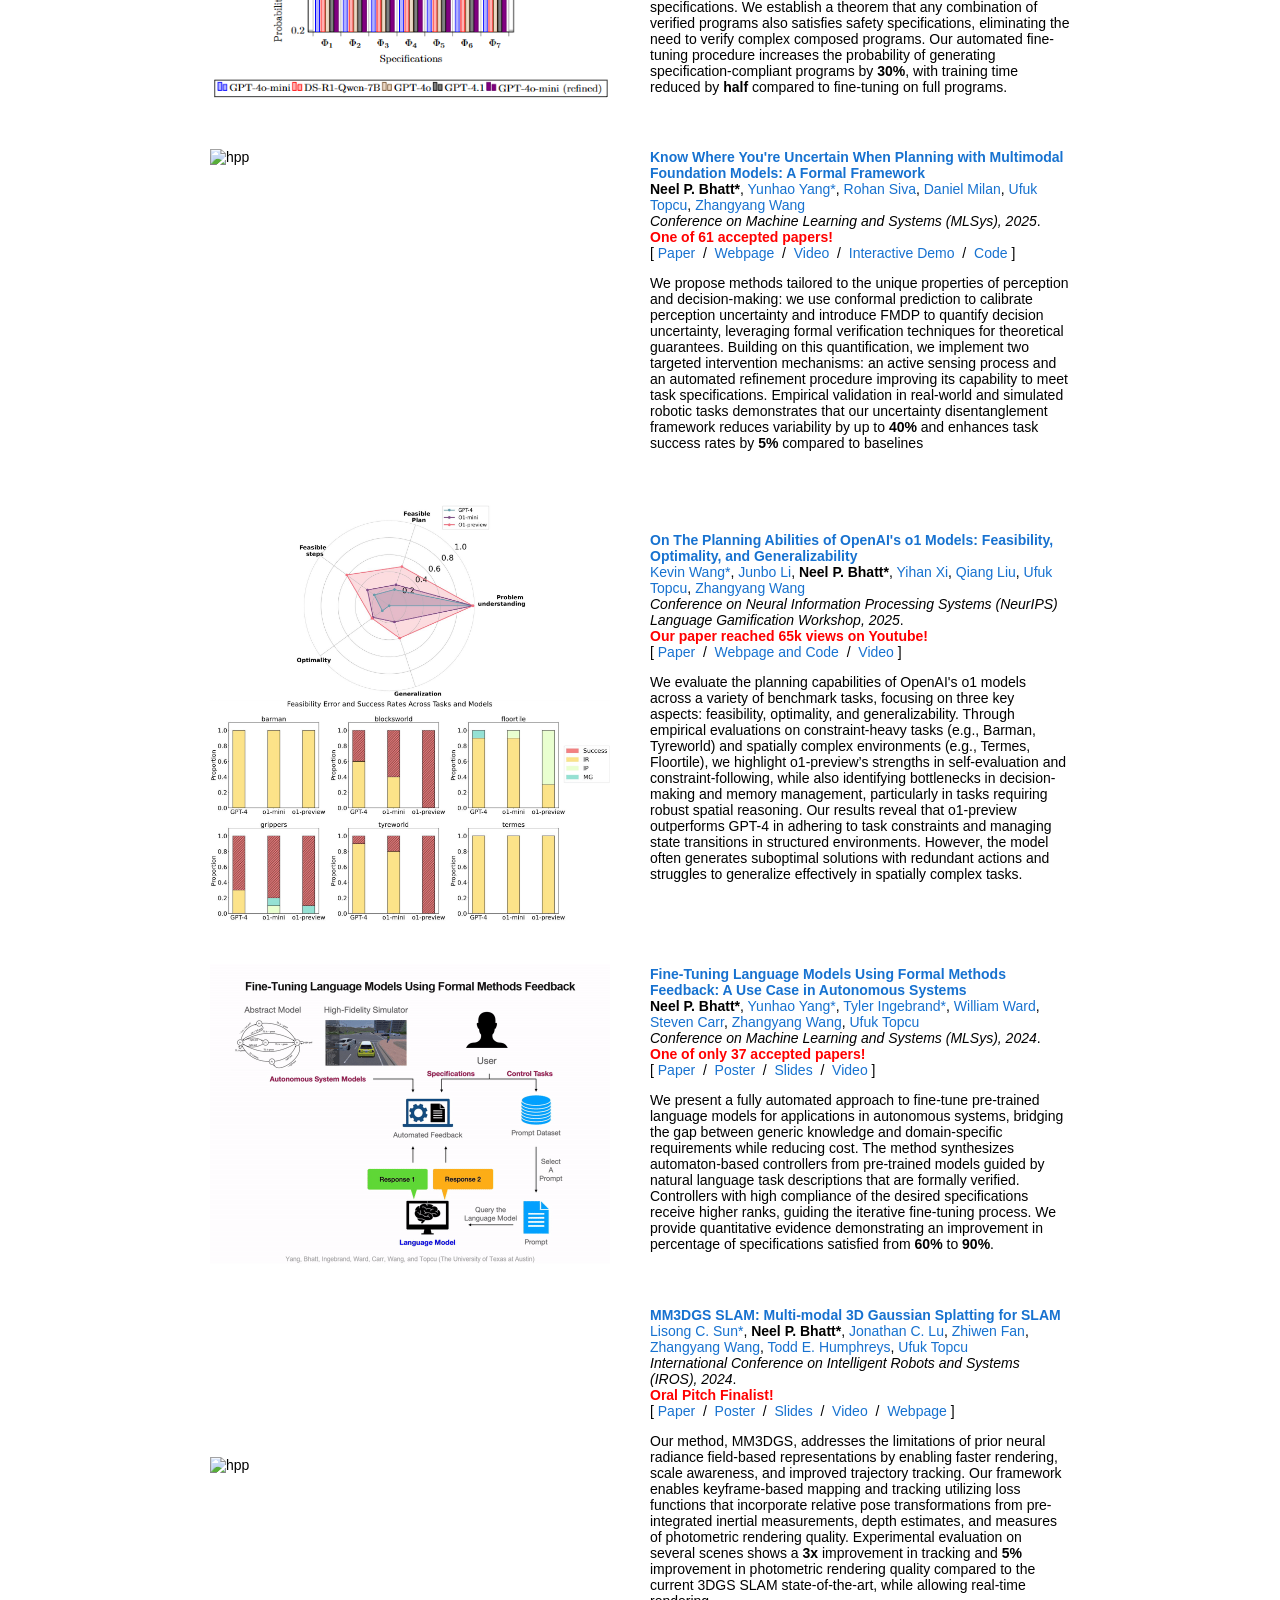
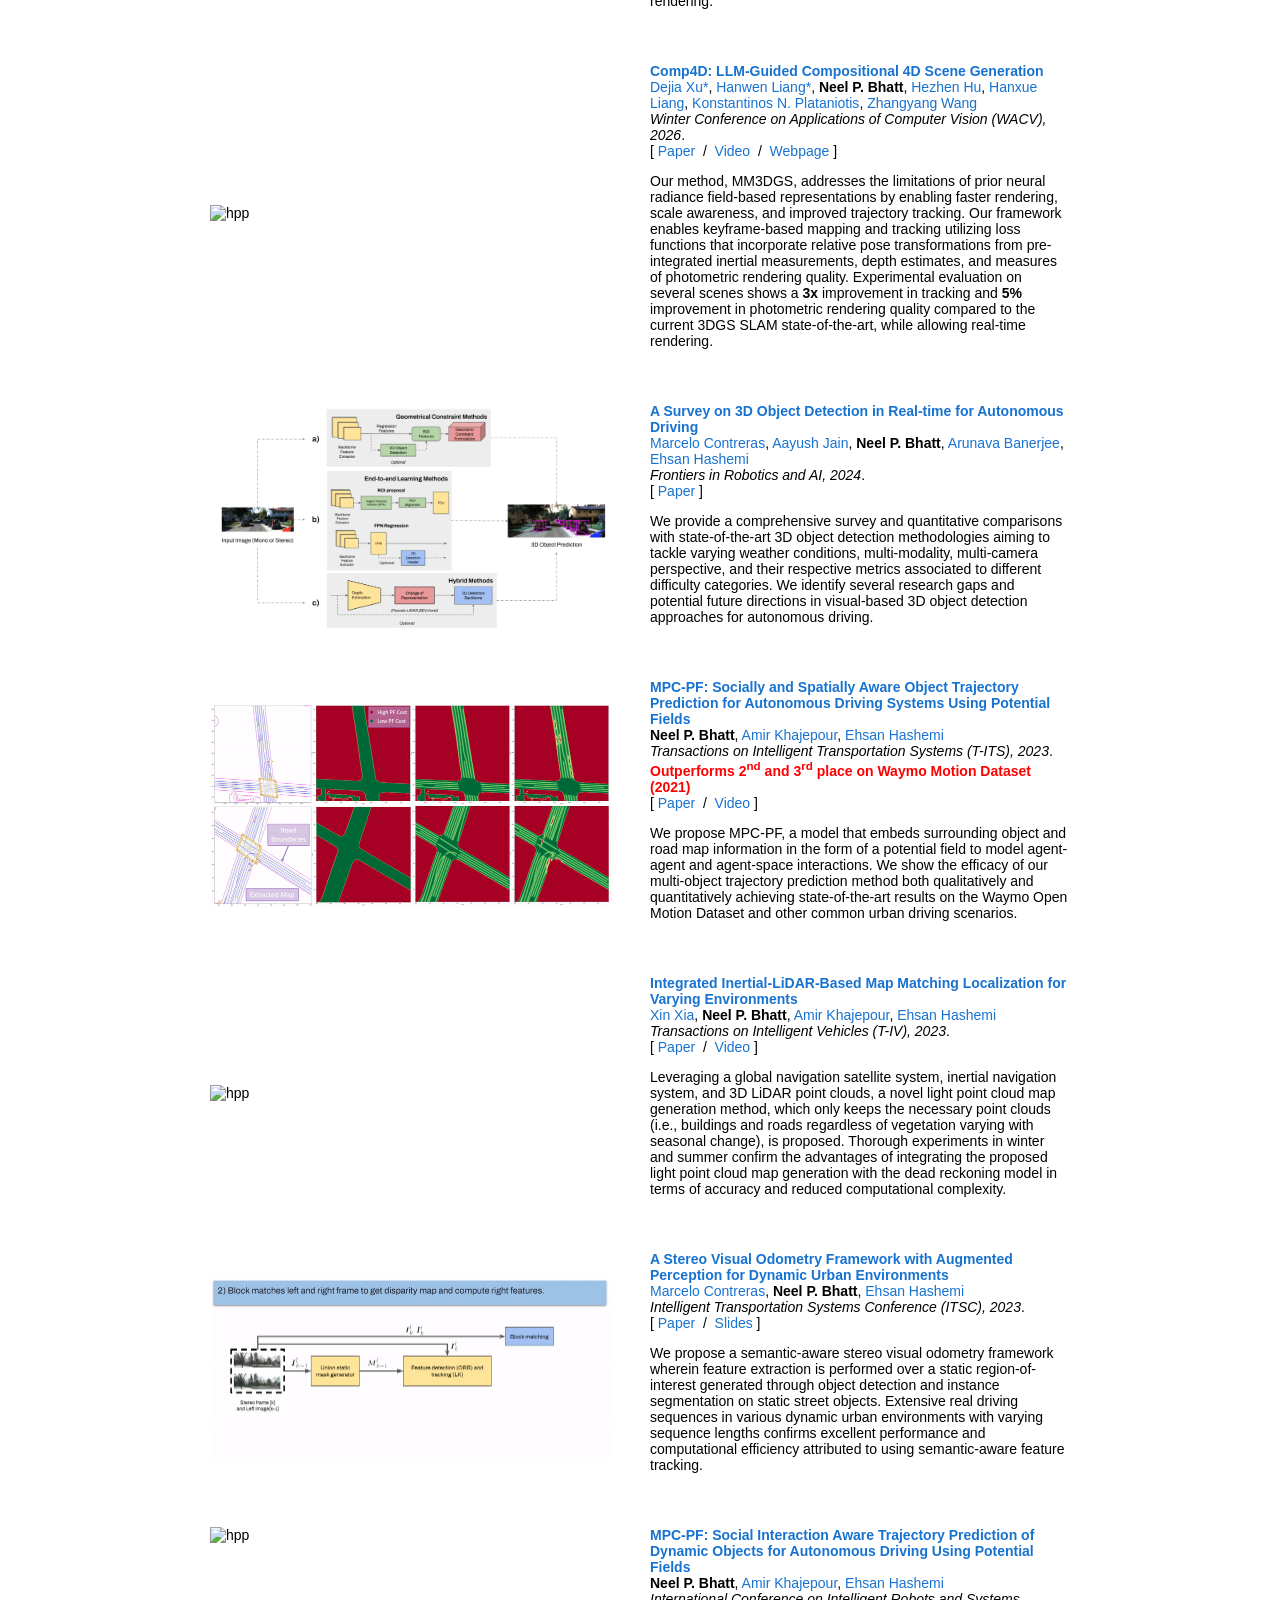
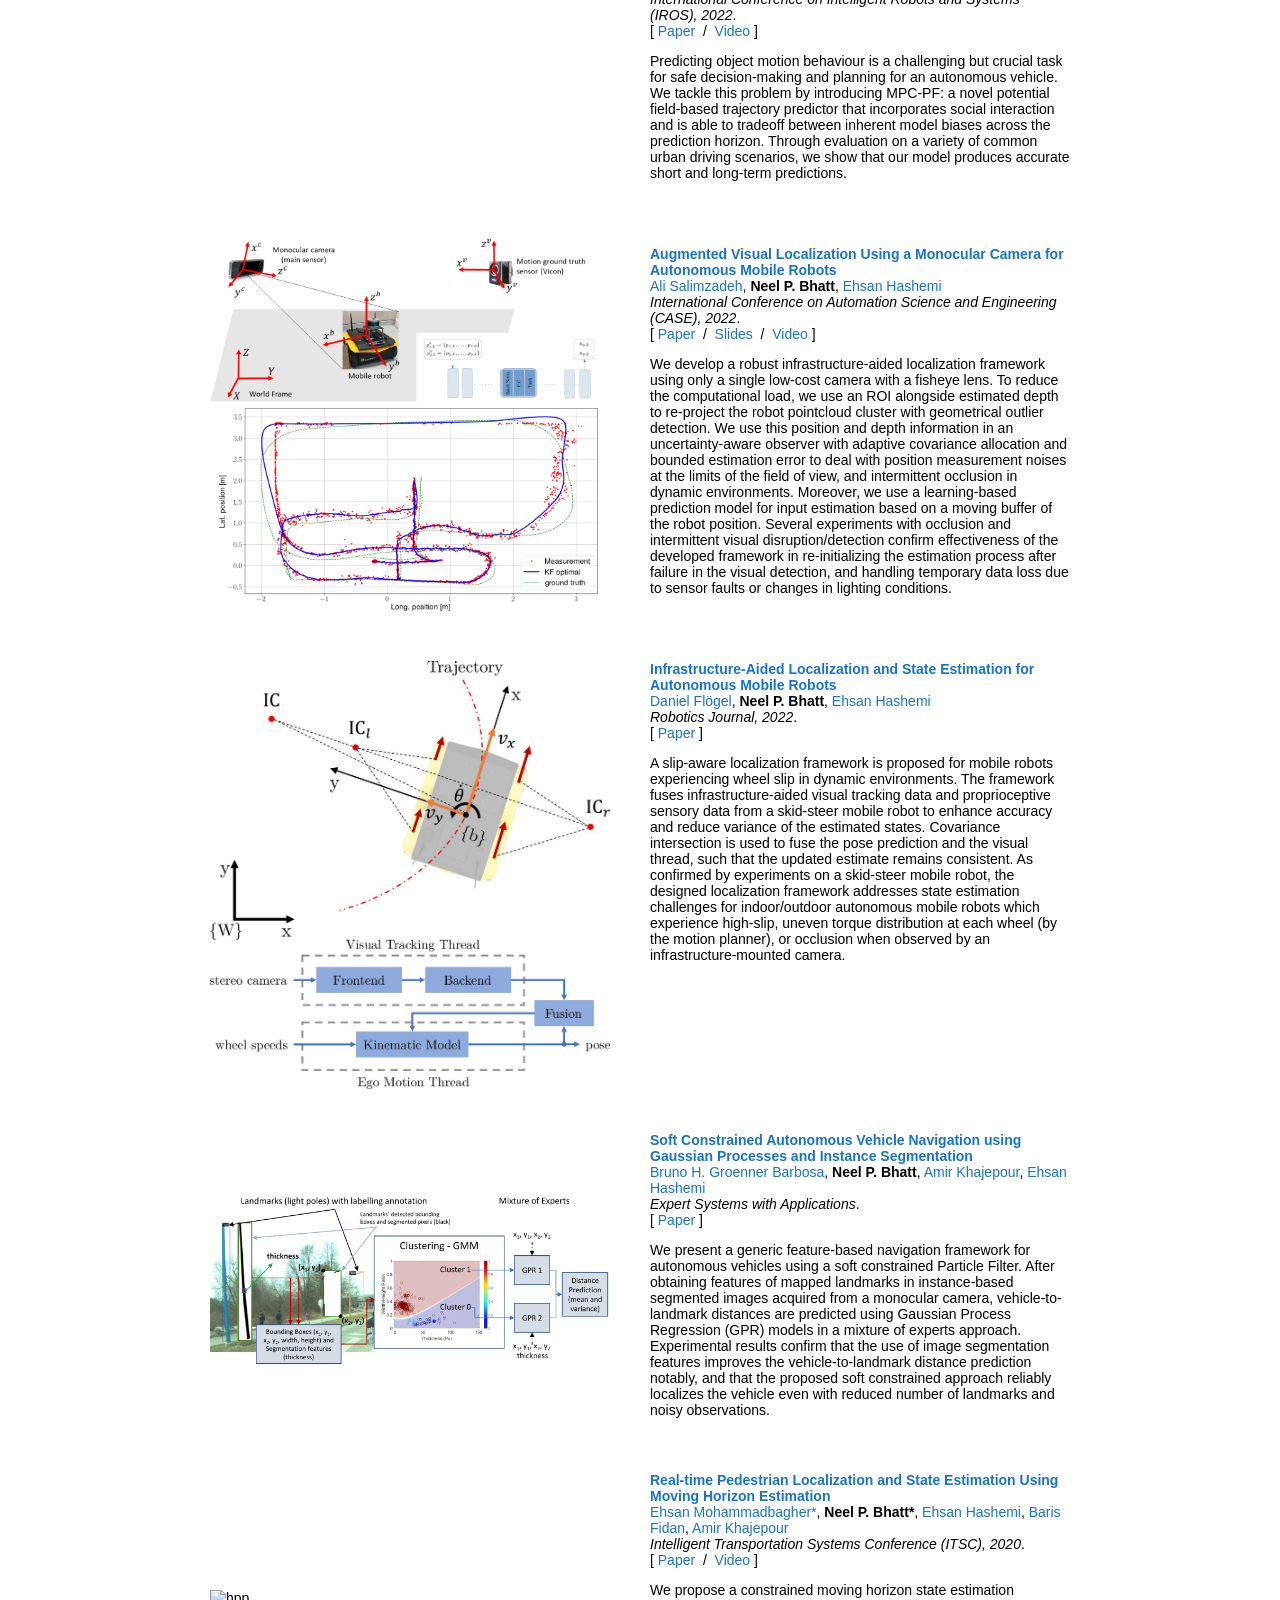
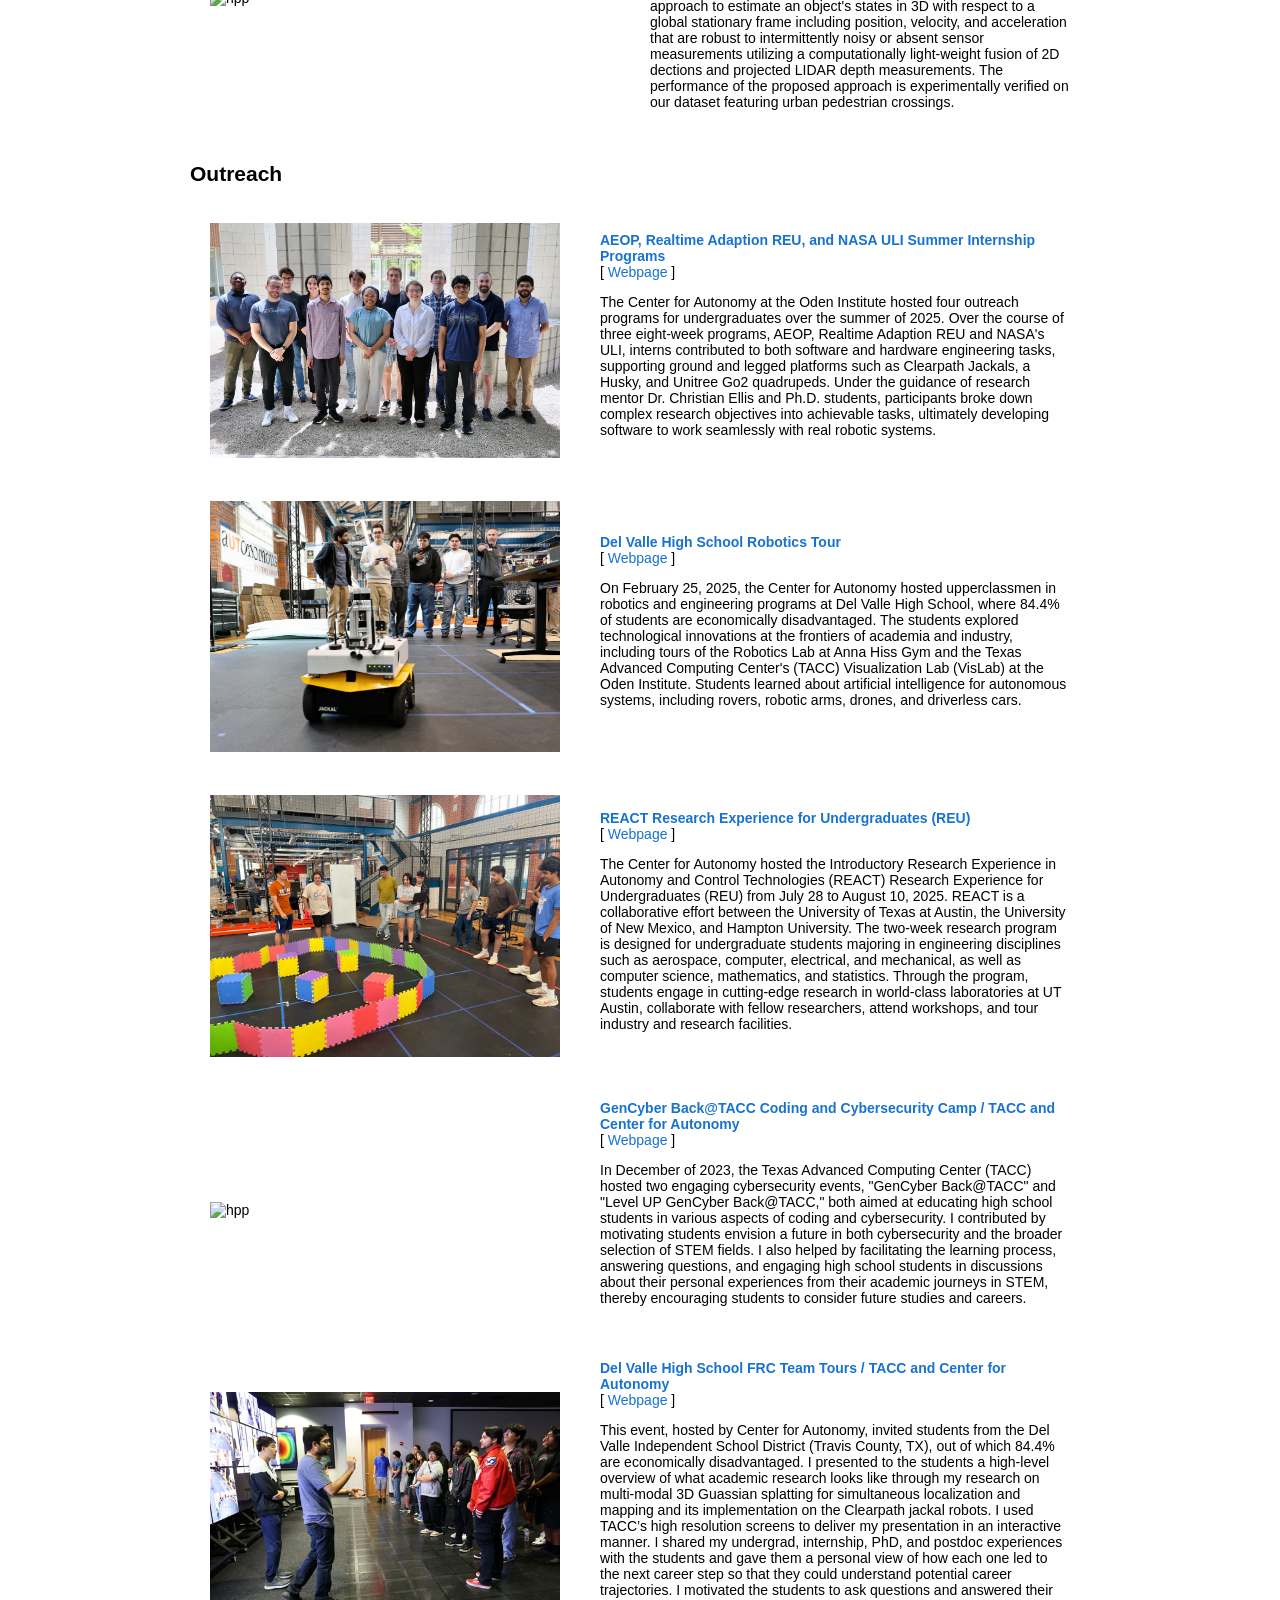
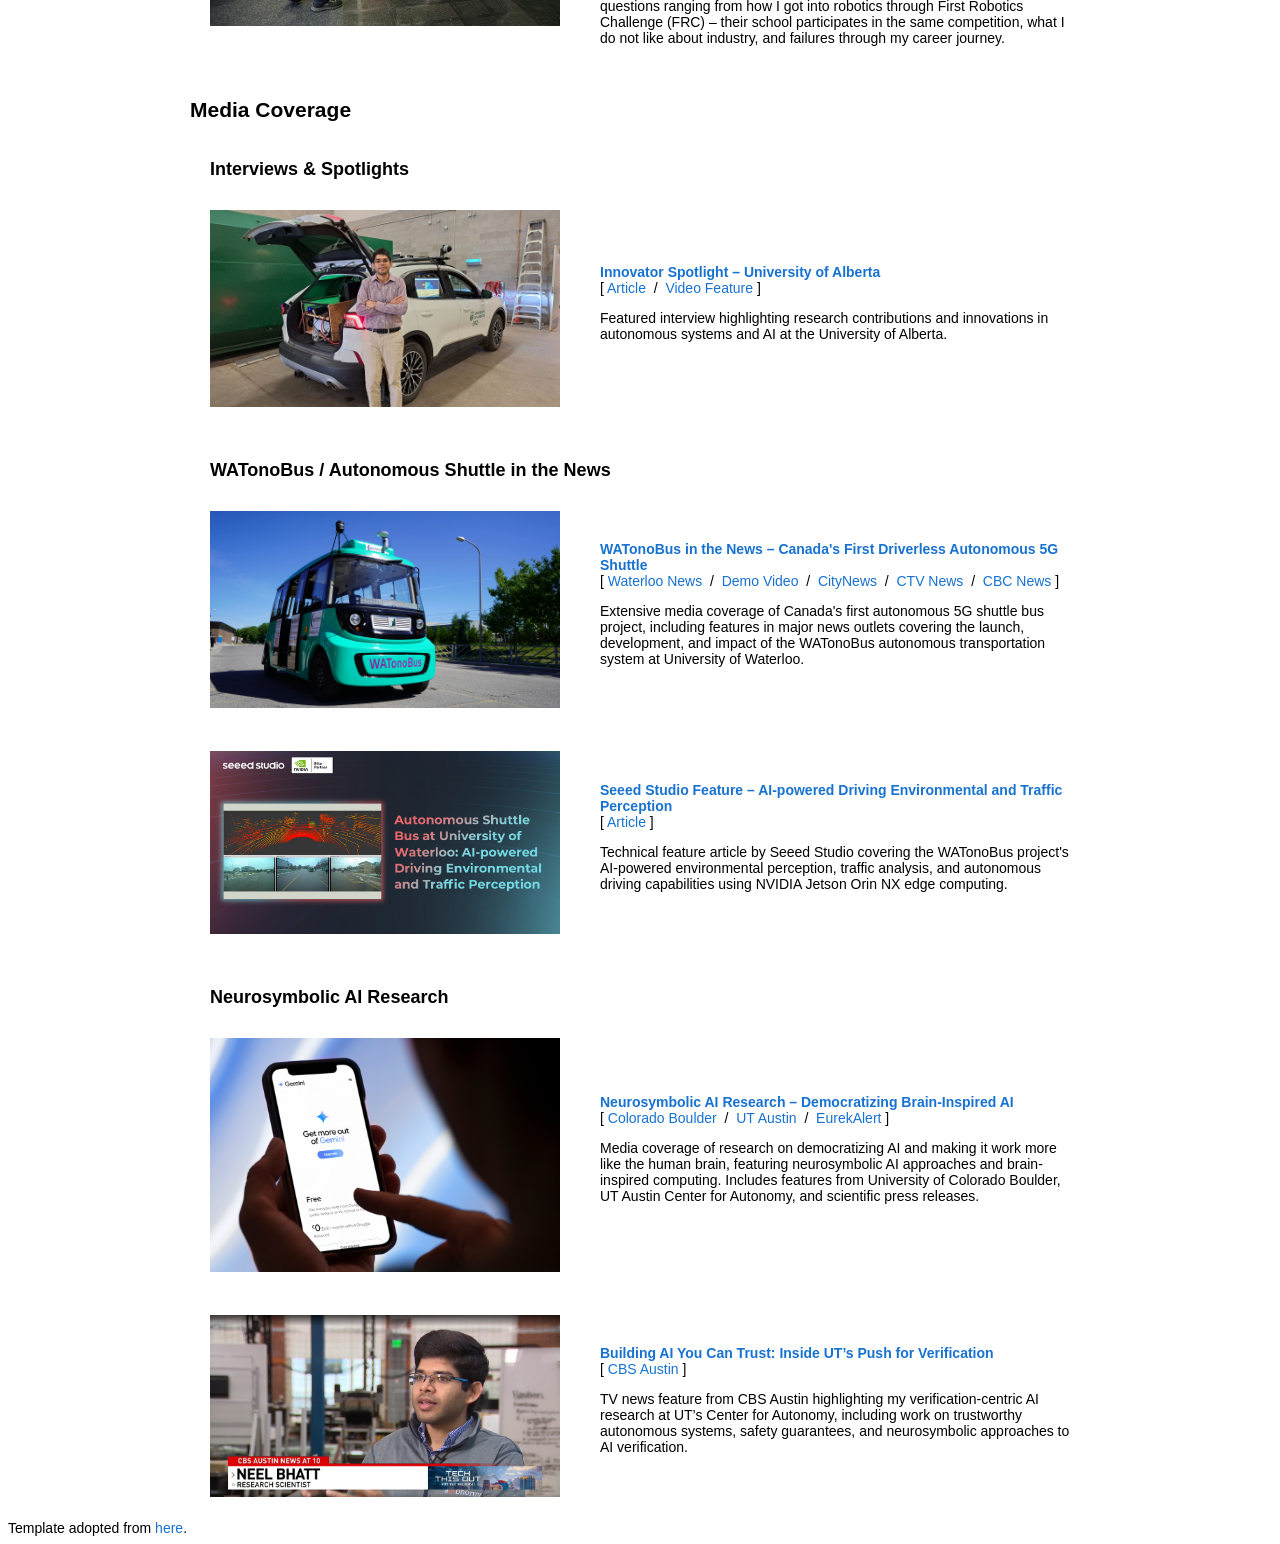
==== commit 2fd05e8e: "March updates - initial" ====
--- a/index.html
+++ b/index.html
@@ -88,9 +88,10 @@
 
             <div class="news-container">
             <ul>
-              <li><span class="label label-talk"><b>Feb 2026</b></span> <b>Serving on Organizing Committee @ CoRL 2026</b> - I am serving on the <a href="https://www.corl.org/organizing-committee" target="_blank">organizing committee as a sponsorship chair</a> for <a href="https://www.corl.org/home" target="_blank">CoRL 2026</a>!</li>
-              <li><span class="label label-paper"><b>Jan 2026</b></span> <b>Paper Accepted @ AAAI Workshop 2026</b> - Our work on <a href="https://neusymbridge.github.io/accepted_papers.html#:~:text=Neurosymbolic%20LoRA%3A%20Why%20and%20When%20to%20Tune%20Weights%20vs.%20Rewrite%20Prompts" target="_blank">Neurosymbolic LoRA: Why and When to Tune Weights vs. Rewrite Prompts</a> was accepted at NeusymBridge@AAAI 2026.</a></li>
-              <li><span class="label label-paper"><b>Dec 2025</b></span> <b>Paper Accepted @ AAMAS 2026</b> - Our work on <a href="https://arxiv.org/abs/2510.12992" target="_blank">UNCAP: Uncertainty-Guided Planning Using Natural Language Communication for Cooperative Autonomous Vehicles</a> was accepted at AAMAS 2026.</a></li>
+                <li><span class="label label-talk"><b>Mar 2026</b></span> <b>News Feature @ CBS Austin</b> - My work on verification-centric neurosymbolic AI for autonomy was featured in <a href="https://cbsaustin.com/news/local/building-ai-you-can-trust-inside-uts-push-for-verification" target="_blank">"Building AI You Can Trust: Inside UT’s Push for Verification"</a> on CBS News Austin and the </href><a href="https://autonomy.oden.utexas.edu/news/cbs-austin-news-feature-building-ai-you-can-trust-inside-uts-verification-efforts" target="_blank">Center for Autonomy main page</a>.</li>
+                <li><span class="label label-talk"><b>Feb 2026</b></span> <b>Serving on Organizing Committee @ CoRL 2026</b> - I am serving on the <a href="https://www.corl.org/organizing-committee" target="_blank">organizing committee as a sponsorship chair</a> for <a href="https://www.corl.org/home" target="_blank">CoRL 2026</a>!</li>
+                <li><span class="label label-paper"><b>Jan 2026</b></span> <b>Paper Accepted @ AAAI Workshop 2026</b> - Our work on <a href="https://neusymbridge.github.io/accepted_papers.html#:~:text=Neurosymbolic%20LoRA%3A%20Why%20and%20When%20to%20Tune%20Weights%20vs.%20Rewrite%20Prompts" target="_blank">Neurosymbolic LoRA: Why and When to Tune Weights vs. Rewrite Prompts</a> was accepted at NeusymBridge@AAAI 2026.</a></li>
+                <li><span class="label label-paper"><b>Dec 2025</b></span> <b>Paper Accepted @ AAMAS 2026</b> - Our work on <a href="https://arxiv.org/abs/2510.12992" target="_blank">UNCAP: Uncertainty-Guided Planning Using Natural Language Communication for Cooperative Autonomous Vehicles</a> was accepted at AAMAS 2026.</a></li>
                 <li><span class="label label-paper"><b>Nov 2025</b></span> <b>Book Chapter on Neurosymbolic AI</b> - Our <a href="https://www.wiley.com/en-us/Neuro-symbolic+AI%3A+Foundations+and+Applications-p-9781394302376" target="_blank">Neurosymbolic AI: Foundations and Applications</a> book chapter will be published via Wiley in December!
                 <li><span class="label label-talk"><b>Nov 2025</b></span> <b>Invited Talk @ Neurosymbolic AI Course at UCB</b> - I was invited as a guest lecturer at a Neurosymbolic AI course at UC Boulder!
                 <li><span class="label label-talk"><b>Oct 2025</b></span> <b>Invited Talk @ Neurosymbolic AI Course at CMU</b> - I was invited as a guest lecturer at a <a href="https://www.cs.cmu.edu/~pradeepr/747/" target="_blank">Neurosymbolic AI course</a> at a CMU!
@@ -911,6 +912,23 @@
               <a href="https://www.eurekalert.org/news-releases/1084289" target="_blank">EurekAlert</a>
                ]
               <p>Media coverage of research on democratizing AI and making it work more like the human brain, featuring neurosymbolic AI approaches and brain-inspired computing. Includes features from University of Colorado Boulder, UT Austin Center for Autonomy, and scientific press releases.
+              </p>
+            </td>
+          </tr>
+
+          <tr onmouseout="nightsight_stop()" onmouseover="nightsight_start()">
+            <td style="padding:20px;width:25%;vertical-align:middle">
+              <img src="images/cbs_austin_verification_v2.png" alt="CBS Austin feature screenshot" style="border-style: none" width="350">
+            </td>
+            <td style="padding:20px;width:75%;vertical-align:middle">
+              <a href="https://cbsaustin.com/news/local/building-ai-you-can-trust-inside-uts-push-for-verification" target="_blank">
+                <papertitle>Building AI You Can Trust: Inside UT’s Push for Verification</papertitle>
+              </a>
+              <br>
+              [
+              <a href="https://cbsaustin.com/news/local/building-ai-you-can-trust-inside-uts-push-for-verification" target="_blank">CBS Austin</a>
+               ]
+              <p>TV news feature from CBS Austin highlighting my verification-centric AI research at UT’s Center for Autonomy, including work on trustworthy autonomous systems, safety guarantees, and neurosymbolic approaches to AI verification.
               </p>
             </td>
           </tr>
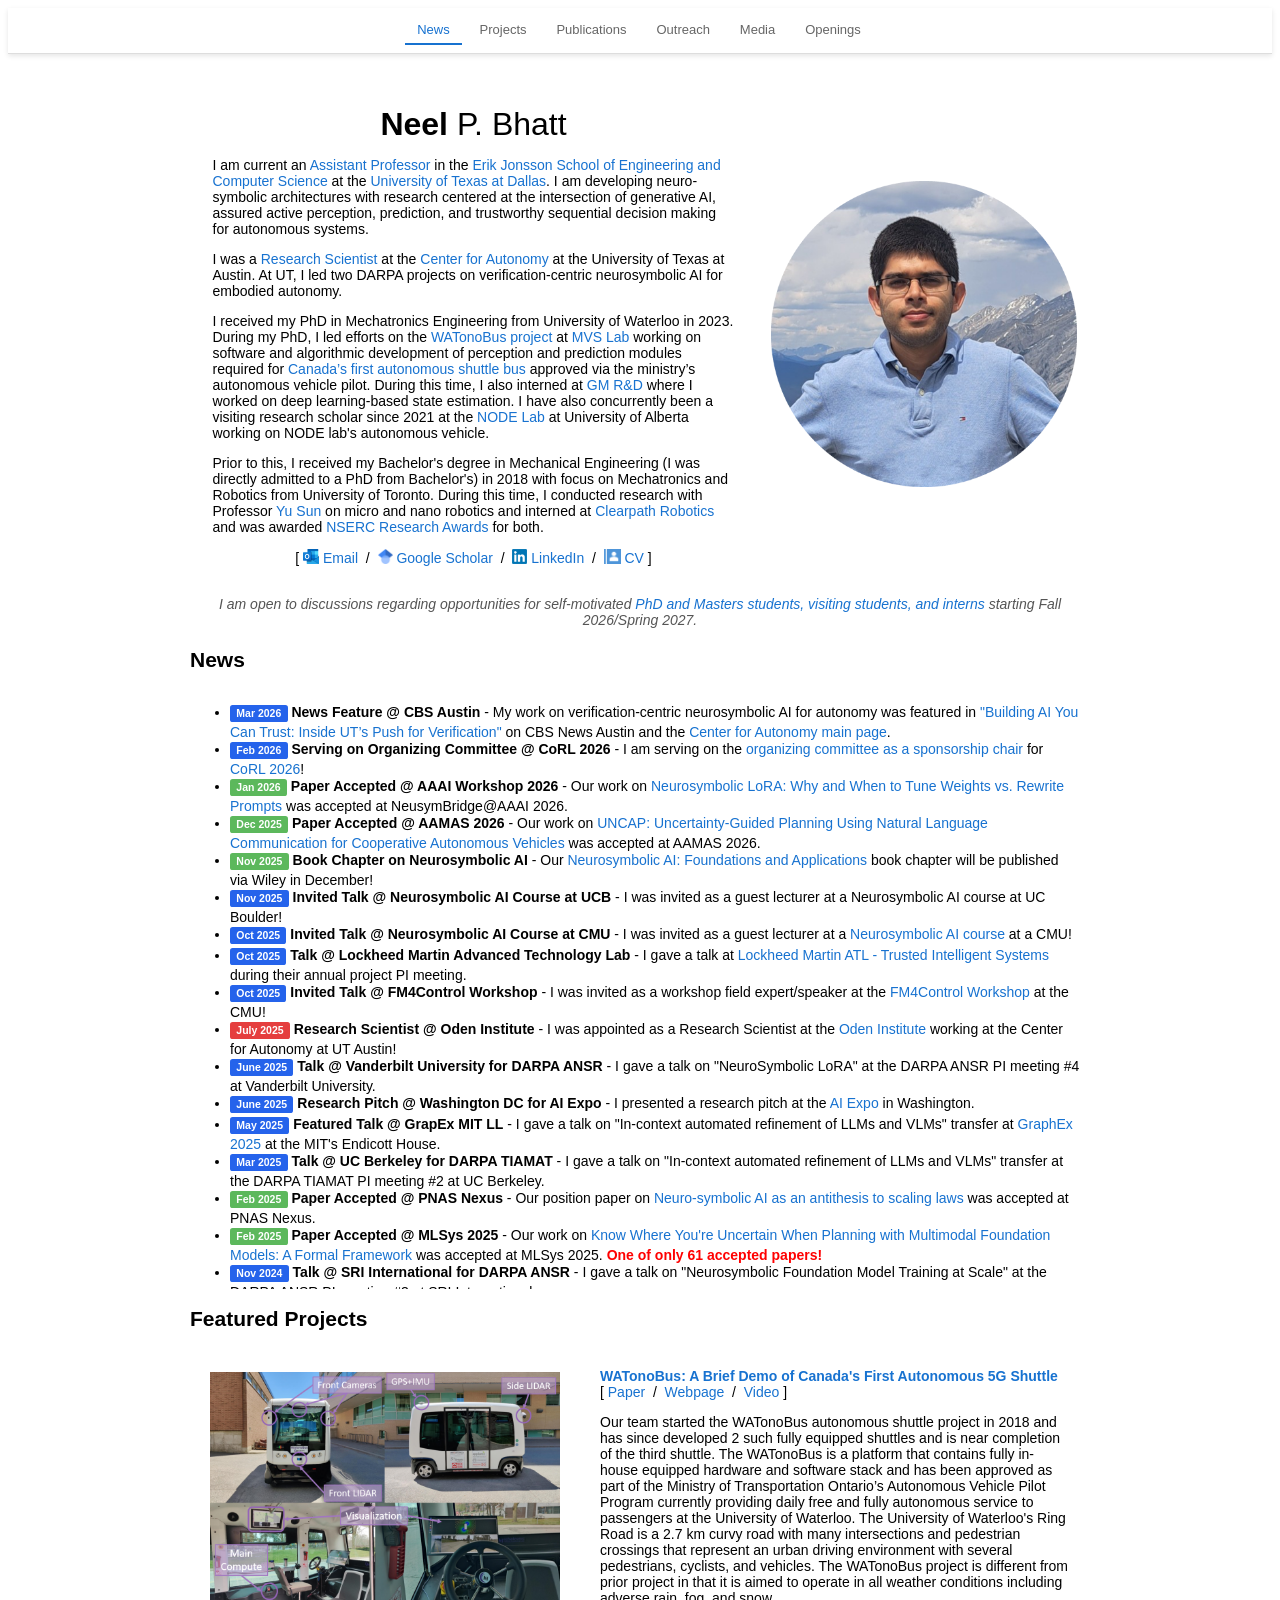
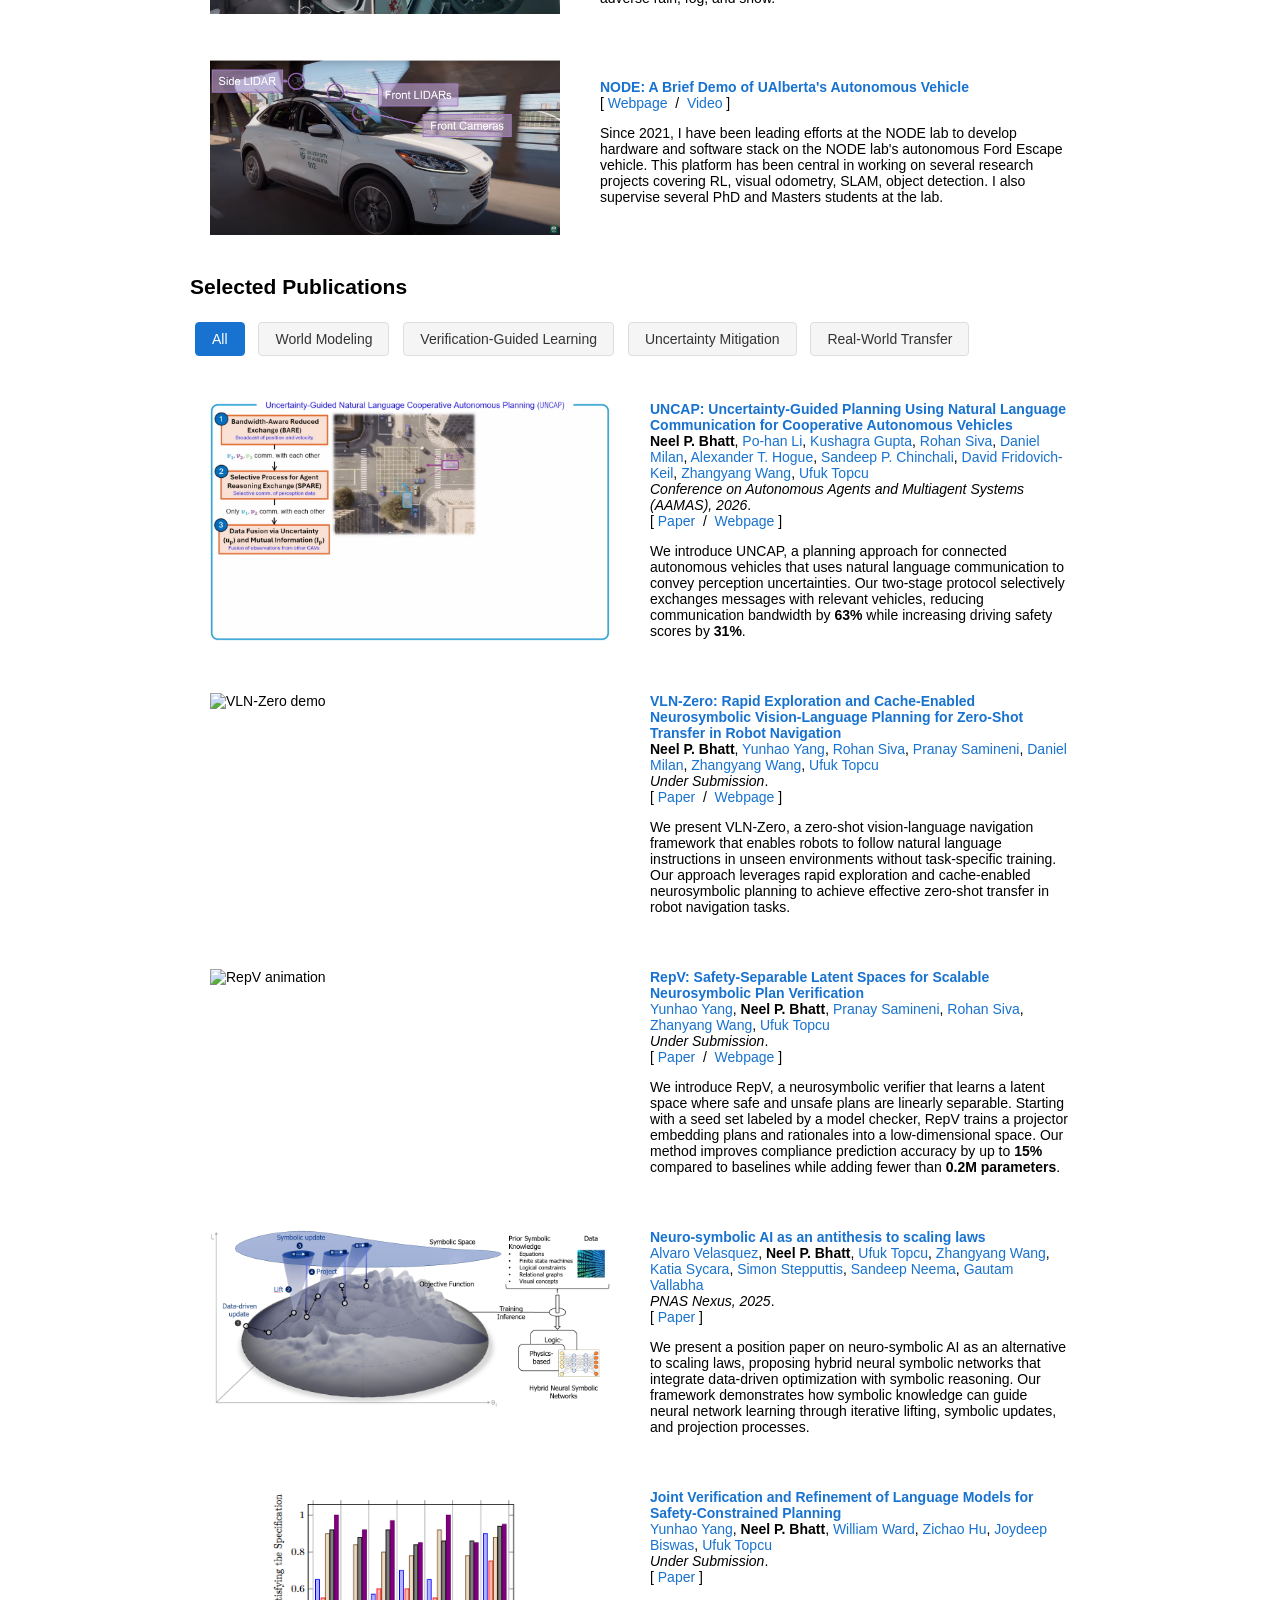
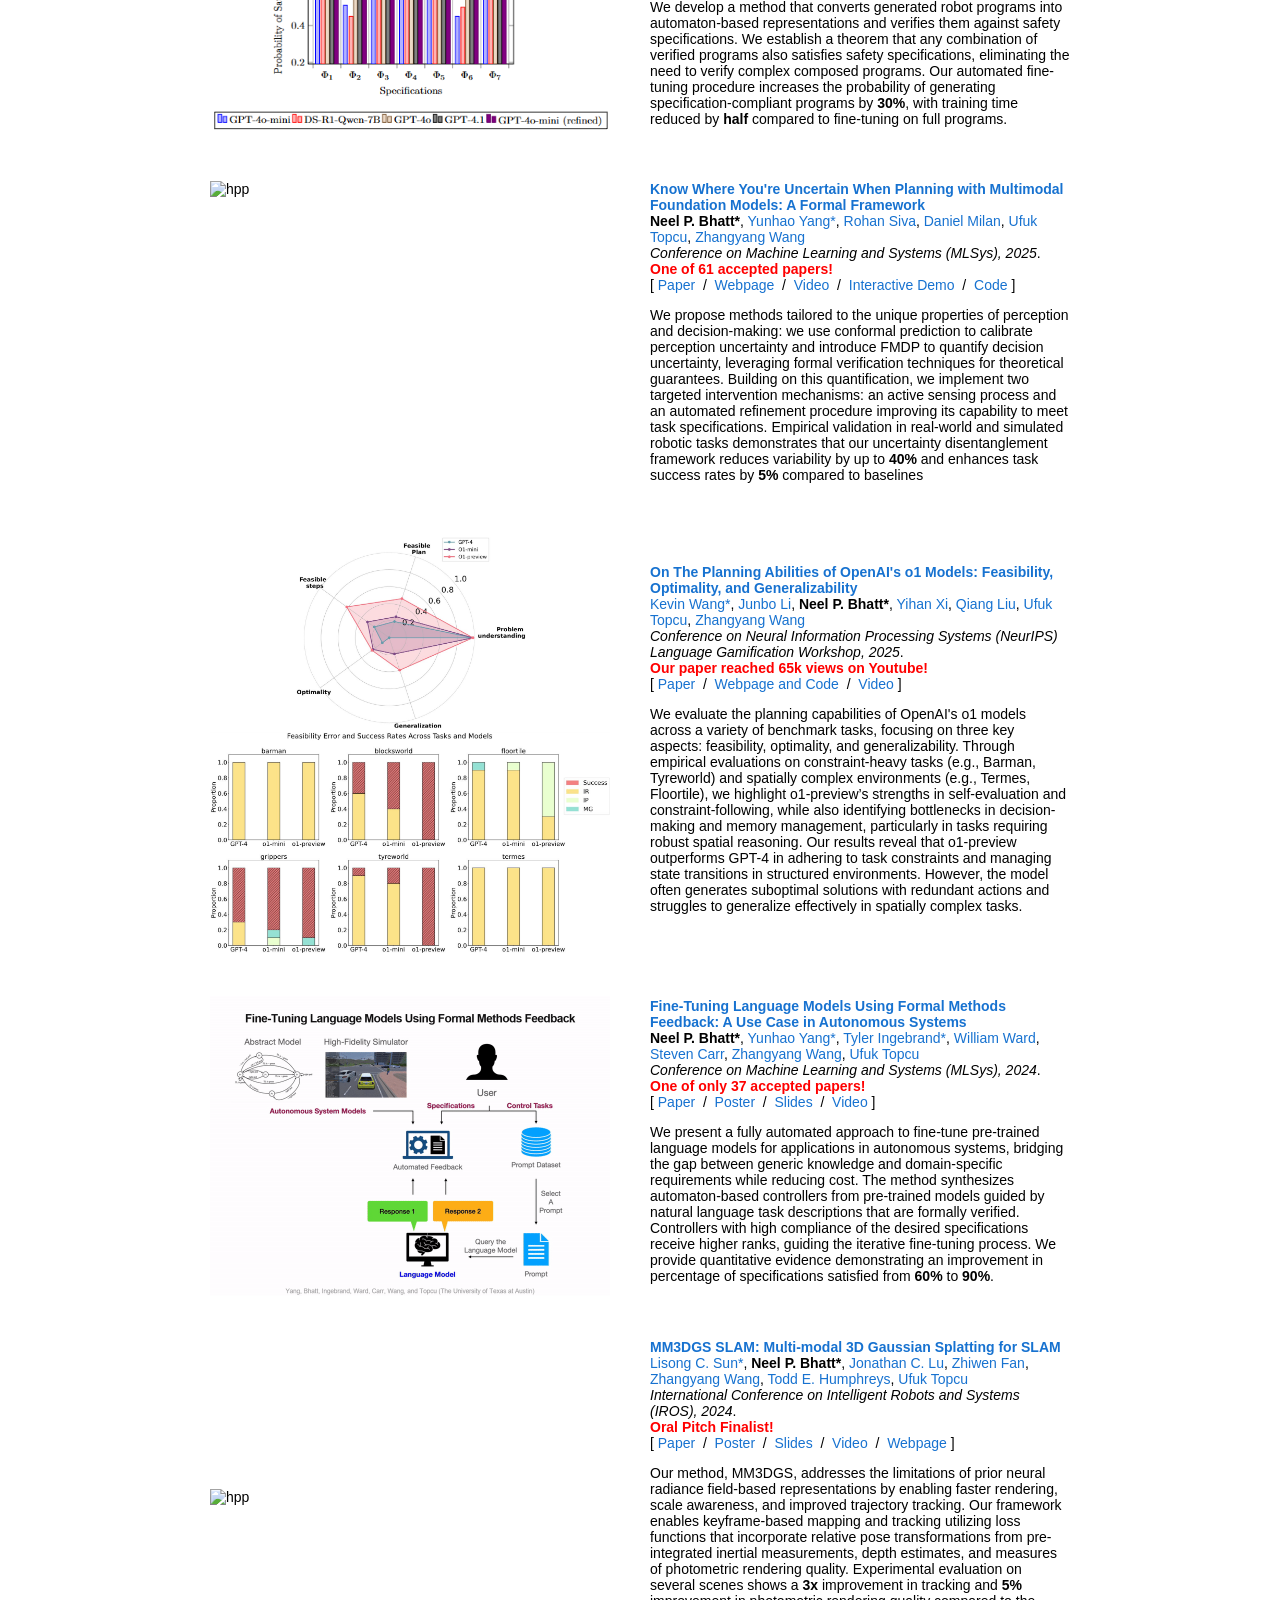
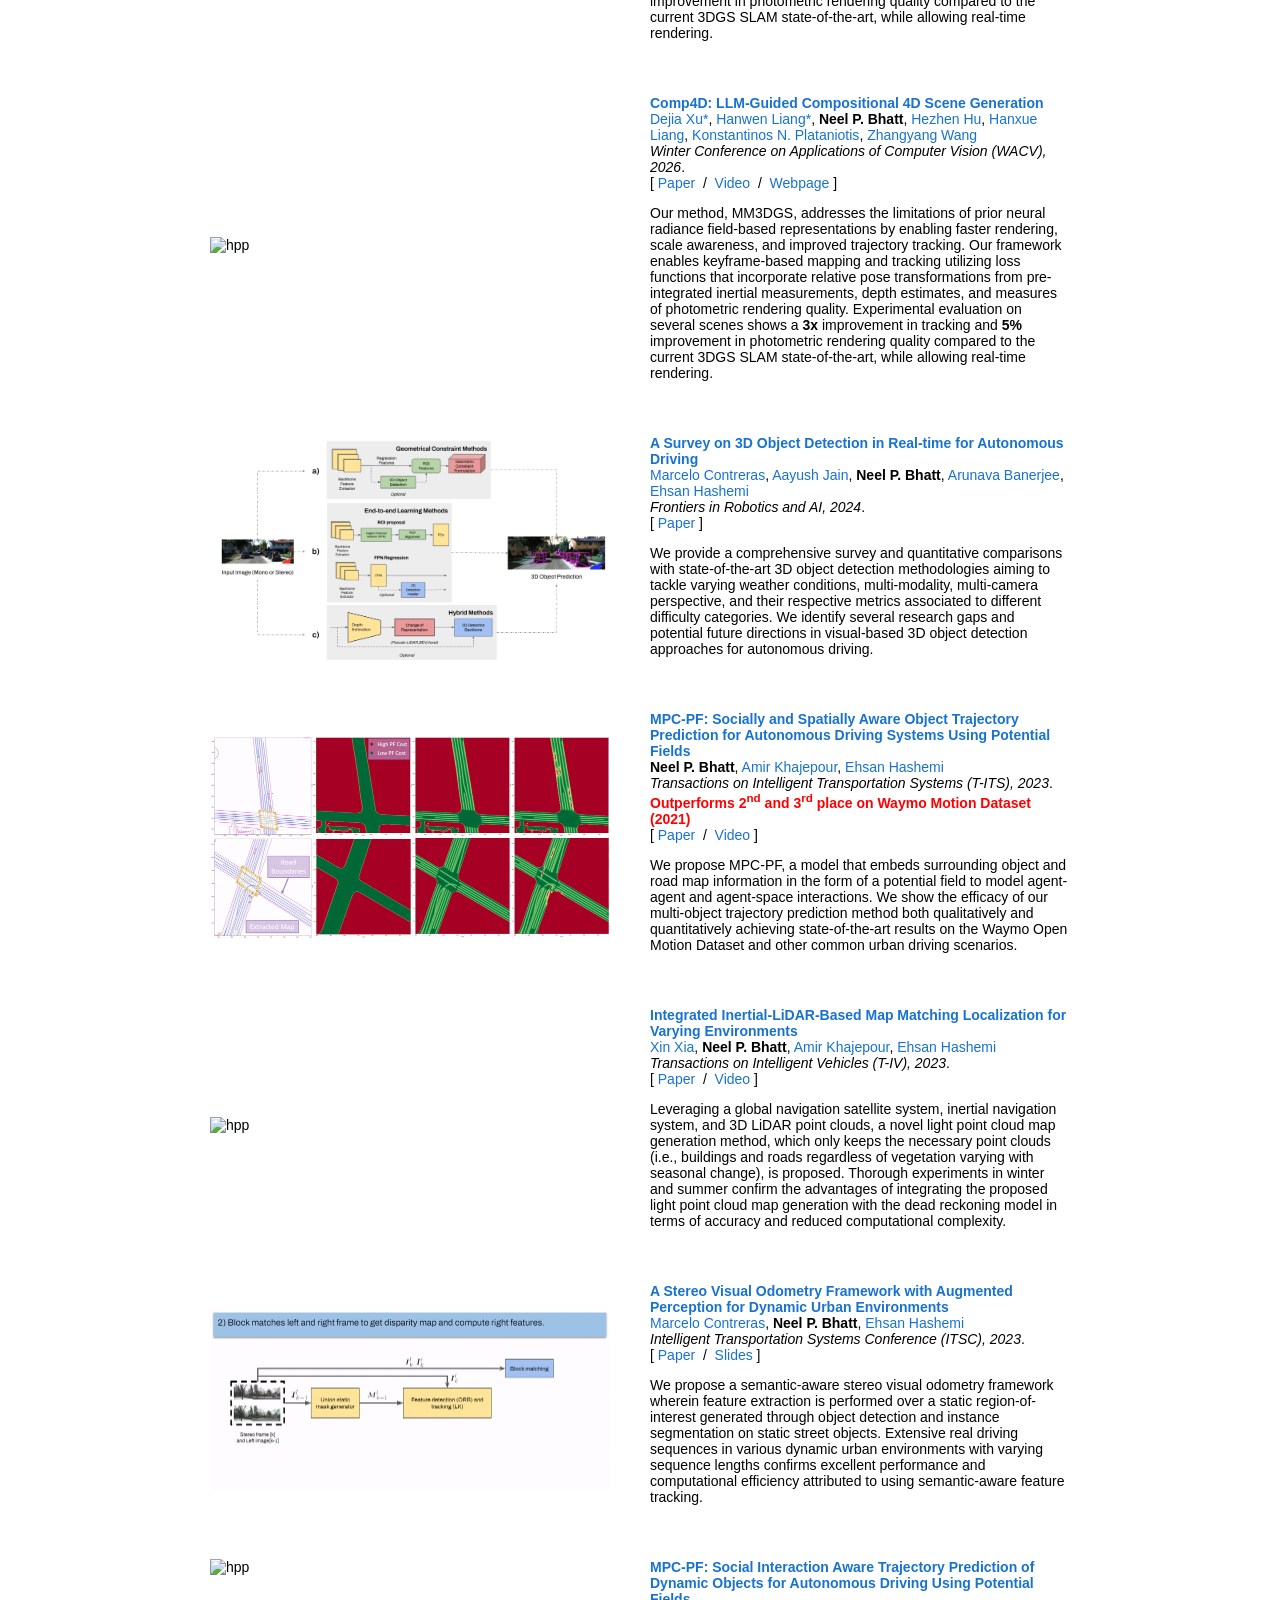
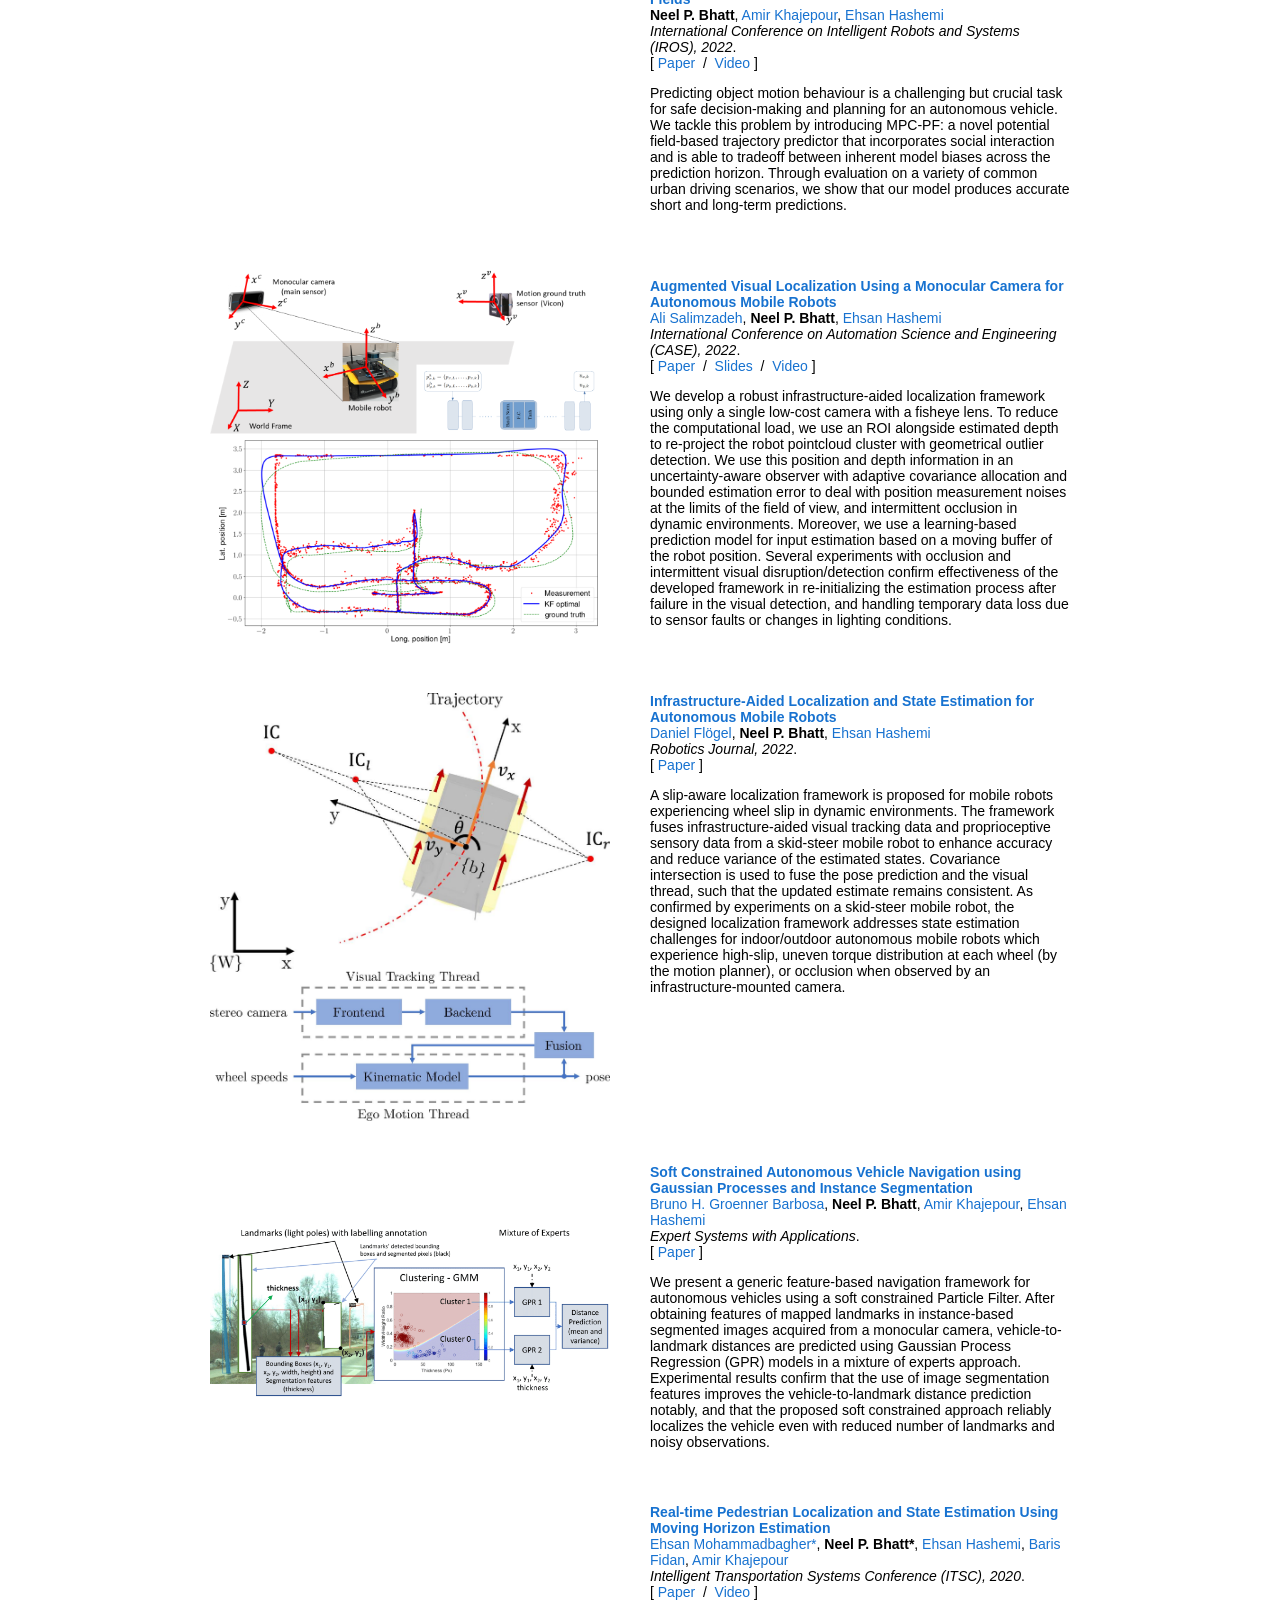
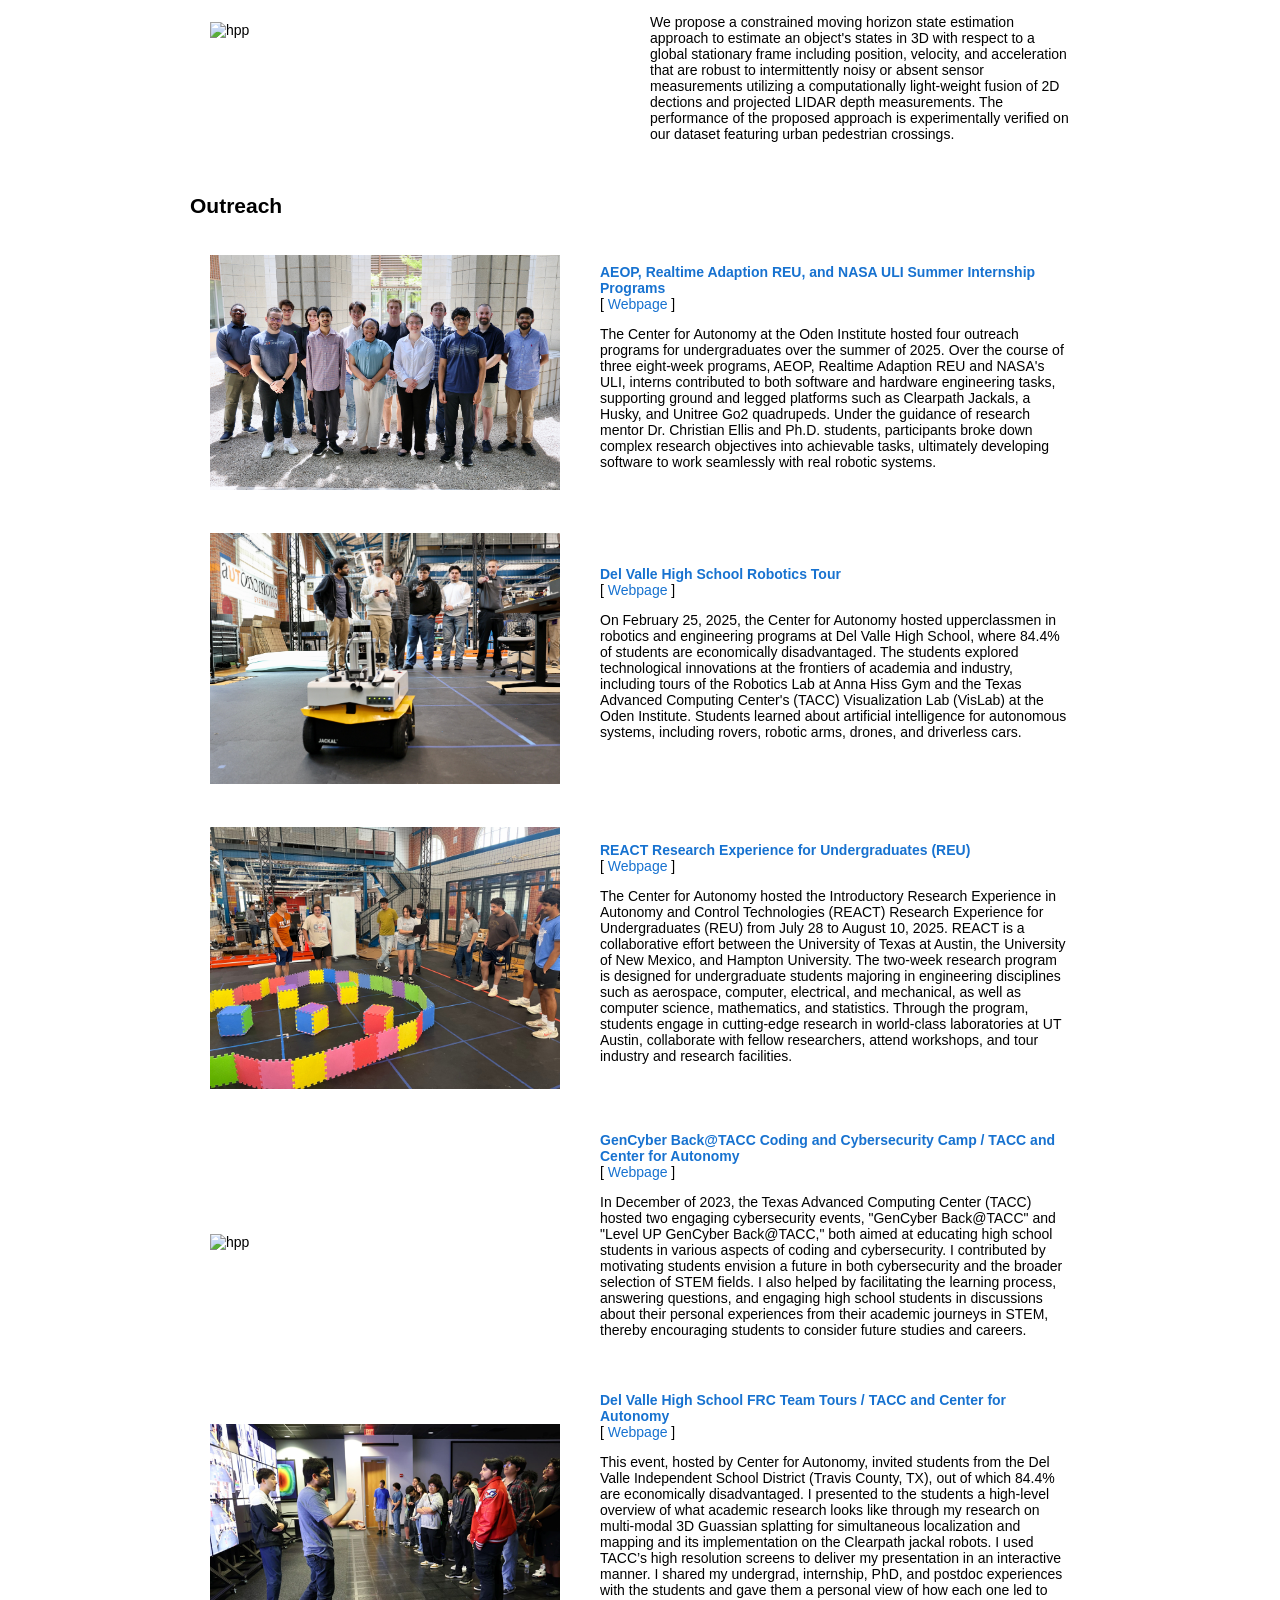
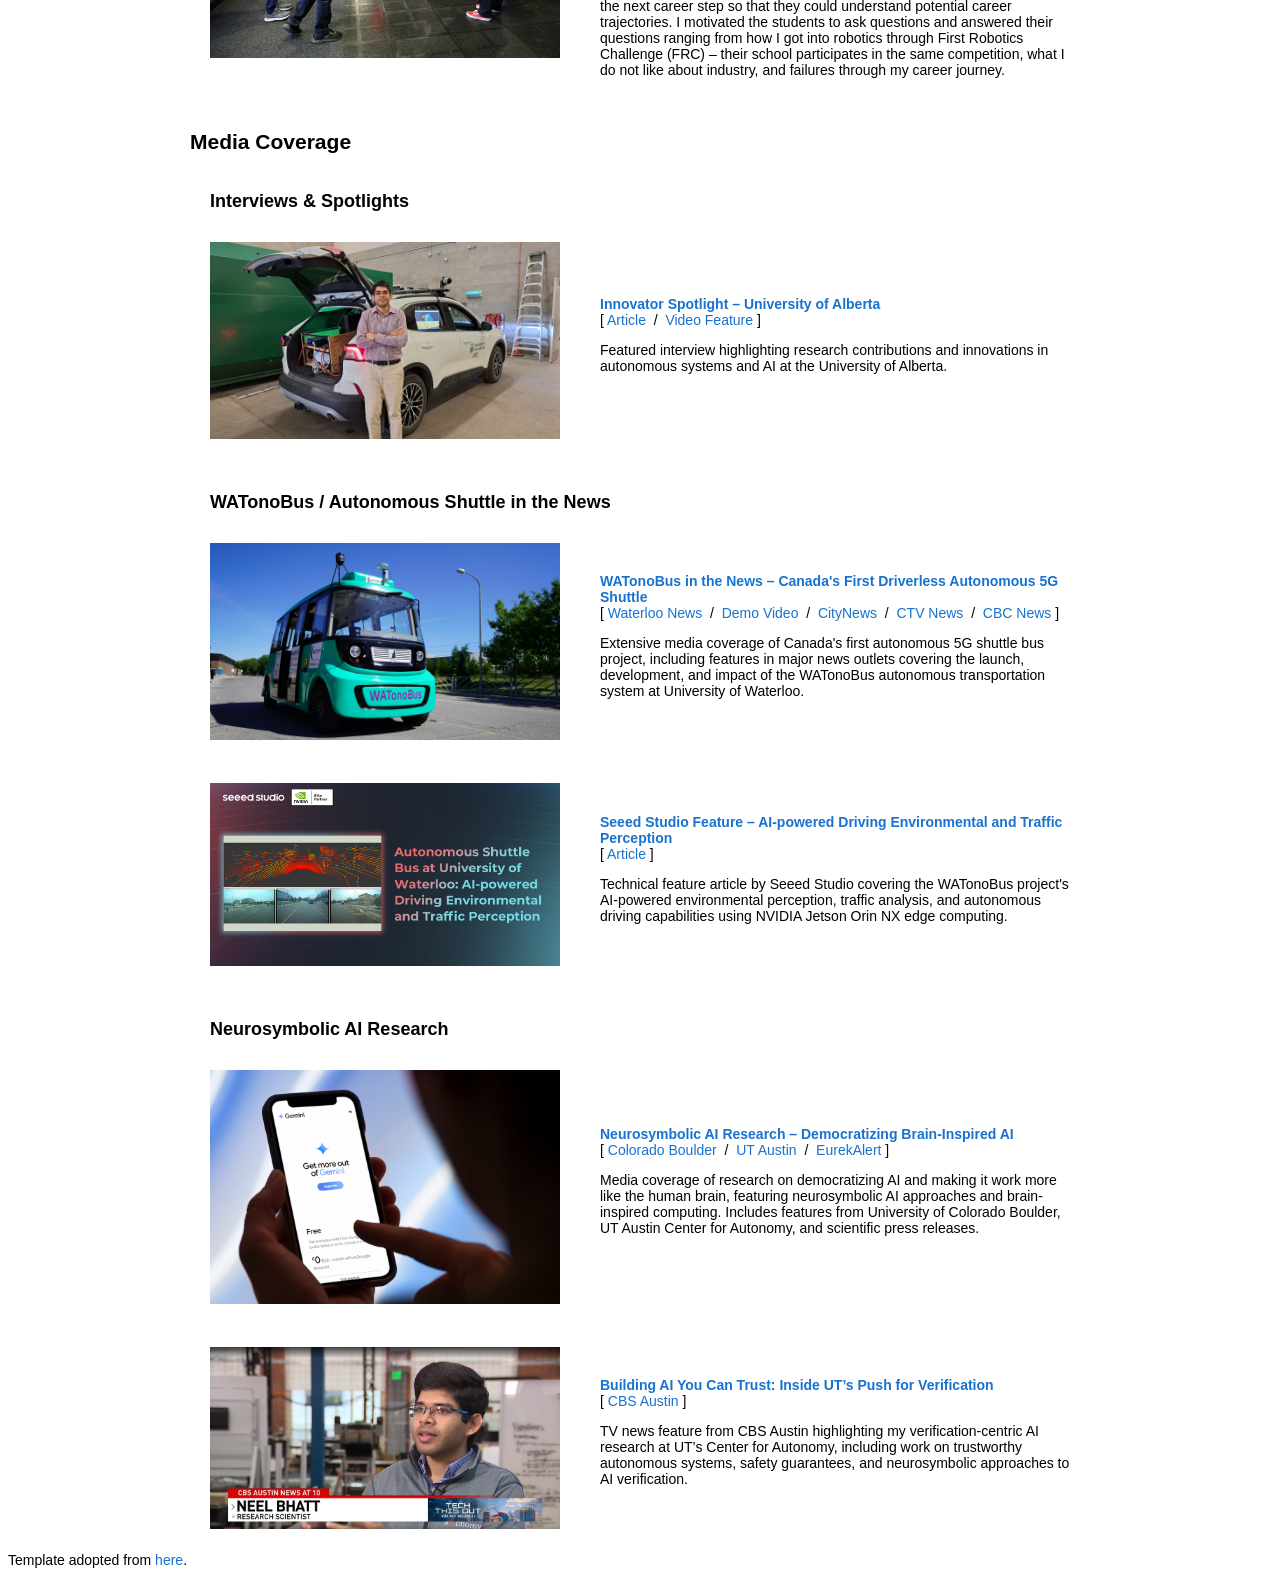
==== commit 6dc3269a: "August Updates - Initial" ====
--- a/index.html
+++ b/index.html
@@ -43,6 +43,7 @@
       <button class="tab-btn" onclick="scrollToSection('section-publications', this)">Publications</button>
       <button class="tab-btn" onclick="scrollToSection('section-outreach', this)">Outreach</button>
       <button class="tab-btn" onclick="scrollToSection('section-media', this)">Media</button>
+      <button class="tab-btn" id="tab-openings" onclick="showOpenings(this)">Openings</button>
     </div>
   </div>
 
@@ -55,9 +56,9 @@
               <p style="text-align:center">
                 <name><b>Neel</b> P. Bhatt</name>
               </p>
-              <p>I am currently a <a href="https://autonomy.oden.utexas.edu/profiles/neel-bhatt" target="_blank">Research Scientist</a> at the <a href="https://autonomy.oden.utexas.edu/" target="_blank">Center for Autonomy</a> working with Professors <a href="https://www.ece.utexas.edu/people/faculty/atlas-wang" target="_blank">Atlas Wang</a> and <a href="https://oden.utexas.edu/people/directory/ufuk--topcu/" target="_blank">Ufuk Topcu</a>. I am part of the <a href="https://autonomy.oden.utexas.edu/Groups/autonomous-systems-group" target="_blank">Autonomous Systems Group</a> and the <a href="https://vita-group.github.io/" target="_blank">VITA Research Group</a> at the University of Texas at Austin. I am developing neuro-symbolic architectures with research centered at the intersection of generative AI, assured active perception, prediction, and trustworthy sequential decision making for autonomous systems. At UT, I lead two DARPA projects on verification-centric neurosymbolic AI for embodied autonomy.</p>
-              <p>I received my PhD in Mechatronics Engineering from University of Waterloo in 2023. During my PhD, I led efforts on the <a href="https://uwaterloo.ca/watonobus/" target="_blank">WATonoBus project</a> at <a href="https://uwaterloo.ca/mechatronic-vehicle-systems-lab/" target="_blank">MVS Lab</a> working on software and algorithmic development of perception and prediction modules required for <a href="https://uwaterloo.ca/news/media/university-waterloo-launches-canadas-first-driverless" target="_blank">Canada’s first autonomous shuttle bus</a> approved via the ministry’s autonomous vehicle pilot. During this time, I also interned at <a href="https://www.gm.com/company/facilities/global-technical-center" target="_blank">GM R&D</a> where I worked on deep learning-based state estimation.</p>
-              <p>I have also concurrently been a visiting research scholar since 2021 at the <a href="https://sites.google.com/view/ehsan-hashemi-uwaterloo/home" target="_blank">NODE Lab</a> at University of Alberta working on NODE lab's autonomous vehicle.</p>
+              <p>I am current an <a href="https://syse.utdallas.edu/ourteam/staff/neel-p-bhatt/" target="_blank">Assistant Professor</a> in the <a href="https://engineering.utdallas.edu/" target="_blank">Erik Jonsson School of Engineering and Computer Science</a> at the <a href="https://www.utdallas.edu/" target="_blank">University of Texas at Dallas</a>. I am developing neuro-symbolic architectures with research centered at the intersection of generative AI, assured active perception, prediction, and trustworthy sequential decision making for autonomous systems.</p>
+              <p>I was a <a href="https://autonomy.oden.utexas.edu/profiles/neel-bhatt" target="_blank">Research Scientist</a> at the <a href="https://autonomy.oden.utexas.edu/" target="_blank">Center for Autonomy</a> at the University of Texas at Austin. At UT, I led two DARPA projects on verification-centric neurosymbolic AI for embodied autonomy.</p>
+              <p>I received my PhD in Mechatronics Engineering from University of Waterloo in 2023. During my PhD, I led efforts on the <a href="https://uwaterloo.ca/watonobus/" target="_blank">WATonoBus project</a> at <a href="https://uwaterloo.ca/mechatronic-vehicle-systems-lab/" target="_blank">MVS Lab</a> working on software and algorithmic development of perception and prediction modules required for <a href="https://uwaterloo.ca/news/media/university-waterloo-launches-canadas-first-driverless" target="_blank">Canada’s first autonomous shuttle bus</a> approved via the ministry’s autonomous vehicle pilot. During this time, I also interned at <a href="https://www.gm.com/company/facilities/global-technical-center" target="_blank">GM R&D</a> where I worked on deep learning-based state estimation. I have also concurrently been a visiting research scholar since 2021 at the <a href="https://sites.google.com/view/ehsan-hashemi-uwaterloo/home" target="_blank">NODE Lab</a> at University of Alberta working on NODE lab's autonomous vehicle.</p>
               <p> Prior to this, I received my Bachelor's degree in Mechanical Engineering (I was directly admitted to a PhD from Bachelor's) in 2018 with focus on Mechatronics and Robotics from University of Toronto. During this time, I conducted research with Professor <a href="https://www.mie.utoronto.ca/faculty_staff/sun/" target="_blank">Yu Sun</a> on micro and nano robotics and interned at <a href="https://clearpathrobotics.com/" target="_blank">Clearpath Robotics</a> and was awarded <a href="https://www.nserc-crsng.gc.ca/students-etudiants/ug-pc/usra-brpc_eng.asp" target="_blank">NSERC Research Awards</a> for both.</p>
               <p style="text-align:center">
                     [
@@ -69,7 +70,7 @@
               </p>
             </td>
             <td style="padding:1.5%;width:40%;max-width:40%">
-              <a href="images/profile_pic_v2.png" target="_blank"><img style="width:100%;max-width:100%" alt="profile photo" src="images/profile_pic_v2.png" class="hoverZoomLink"></a>
+              <a href="images/profile_pic_v3.png" target="_blank"><img style="width:100%;max-width:100%" alt="profile photo" src="images/profile_pic_v3.png" class="hoverZoomLink"></a>
             </td>
           </tr>
         </tbody></table>
@@ -83,7 +84,7 @@
 
         <!-- News Section -->
         <div id="section-news" class="content-section">
-        <p style="text-align: center; font-style: italic; margin-top: -20px; margin-bottom: 20px; color: #555;">I am open to discussions regarding faculty opportunities starting in 2026.</p>
+        <p id="recruiting-note" style="text-align: center; font-style: italic; margin-top: -20px; margin-bottom: 20px; color: #555;">I am open to discussions regarding opportunities for self-motivated <a href="#openings" onclick="showOpenings(document.getElementById('tab-openings')); return false;">PhD and Masters students, visiting students, and interns</a> starting Fall 2026/Spring 2027.</p>
         <h2>News</h2>
 
             <div class="news-container">
@@ -936,33 +937,107 @@
         </tbody></table>
         </div>
 
+        <!-- Openings Section -->
+        <div id="section-openings" class="content-section" style="display:none;">
+          <h2>For Prospective Students</h2>
+
+          <h3>Open Positions</h3>
+          <p>
+            I am currently recruiting self-motivated <b>PhD students</b>, <b>Masters students</b>, <b>visiting students</b>, and <b>interns</b> starting Fall 2026 / Spring 2027.
+          </p>
+          <p>
+            My research develops neuro-symbolic architectures at the intersection of generative AI, assured active perception, prediction, and trustworthy sequential decision making for autonomous systems.
+          </p>
+
+          <h3>Research Themes</h3>
+          <ul>
+            <li>Verification-centric neurosymbolic AI for embodied autonomy</li>
+            <li>Physics-grounded multi-modal world models</li>
+            <li>Uncertainty quantification and uncertainty-aware multi-agent teaming</li>
+            <li>Verifiable cooperative perception, sequential decision making, and planning</li>
+            <li>Rapid sim-to-real deployment and transfer for safety-critical systems</li>
+          </ul>
+
+          <h3>How to Apply</h3>
+          <p>
+            Interested candidates should email me at <a href="mailto:neel.bhatt@utdallas.edu" target="_blank">neel.bhatt@utdallas.edu</a> with:
+          </p>
+          <ul>
+            <li>A CV</li>
+            <li>
+              A one-page research statement that includes:
+              (1) your research interests,
+              (2) how they align with my lab,
+              (3) a concrete problem you want to study,
+              (4) a brief roadmap, and
+              (5) expected outcomes
+            </li>
+          </ul>
+          <p>
+            Please use a subject line such as
+            <b>“PhD Application – [Your Name]”</b>,
+            <b>“Masters Application – [Your Name]”</b>,
+            or
+            <b>“Visiting / Intern Application – [Your Name]”</b>.
+          </p>
+
+          <h3>What I Strive to Provide</h3>
+          <ul>
+            <li><b>Mentorship and research training</b>: Support to build strong research skills and publish high-quality papers in top-tier conferences and journals.</li>
+            <li><b>Real-world impact</b>: Opportunities to work on problems spanning autonomous driving, robotics, and trustworthy AI, including collaborations with academic and industry partners.</li>
+            <li><b>Internship support</b>: I encourage and support PhD students in pursuing summer internships, including guidance on applications and referrals when appropriate.</li>
+            <li><b>Equal opportunities for visitors and interns</b>: Visiting students and interns have the same access to mentorship, research guidance, and recommendation letters (when earned) as PhD students.</li>
+          </ul>
+        </div>
+
       </td>
     </tr>
   </table>
   Template adopted from <a href="https://jonbarron.info/" target="_blank">here</a>.
   <script>
-    // Section navigation function - scrolls to section
+    // Section navigation — restore main sections and scroll
     function scrollToSection(sectionId, button) {
-      // Remove active class from all tab buttons
       const tabButtons = document.querySelectorAll('.tab-btn');
-      tabButtons.forEach(btn => {
-        btn.classList.remove('active');
+      tabButtons.forEach(btn => btn.classList.remove('active'));
+      if (button) button.classList.add('active');
+
+      document.querySelectorAll('.content-section').forEach(section => {
+        if (section.id === 'section-openings') {
+          section.style.display = 'none';
+        } else {
+          section.style.display = '';
+        }
       });
-      
-      // Add active class to clicked button
-      if (button) {
-        button.classList.add('active');
-      }
-      
-      // Scroll to the section
+
+      const recruitingNote = document.getElementById('recruiting-note');
+      if (recruitingNote) recruitingNote.style.display = '';
+
       const section = document.getElementById(sectionId);
       if (section) {
-        // Get the offset position of the section
-        const offsetTop = section.offsetTop - 20; // 20px offset for better visibility
-        window.scrollTo({
-          top: offsetTop,
-          behavior: 'smooth'
-        });
+        const offsetTop = section.offsetTop - 20;
+        window.scrollTo({ top: offsetTop, behavior: 'smooth' });
+      }
+      if (history.replaceState) {
+        history.replaceState(null, '', '#' + sectionId.replace('section-', ''));
+      }
+    }
+
+    // Openings view — hide other content sections
+    function showOpenings(button) {
+      const tabButtons = document.querySelectorAll('.tab-btn');
+      tabButtons.forEach(btn => btn.classList.remove('active'));
+      if (button) button.classList.add('active');
+
+      document.querySelectorAll('.content-section').forEach(section => {
+        section.style.display = section.id === 'section-openings' ? '' : 'none';
+      });
+
+      const recruitingNote = document.getElementById('recruiting-note');
+      if (recruitingNote) recruitingNote.style.display = 'none';
+
+      window.scrollTo({ top: 0, behavior: 'smooth' });
+      if (history.replaceState) {
+        history.replaceState(null, '', '#openings');
       }
     }
 
@@ -1001,6 +1076,11 @@
     }
 
     document.addEventListener('DOMContentLoaded', function () {
+      var hash = (window.location.hash || '').replace('#', '');
+      if (hash === 'openings') {
+        showOpenings(document.getElementById('tab-openings'));
+      }
+
       if (window.particlesJS) {
         var particlesInstance = particlesJS('network-bg', {
           particles: {
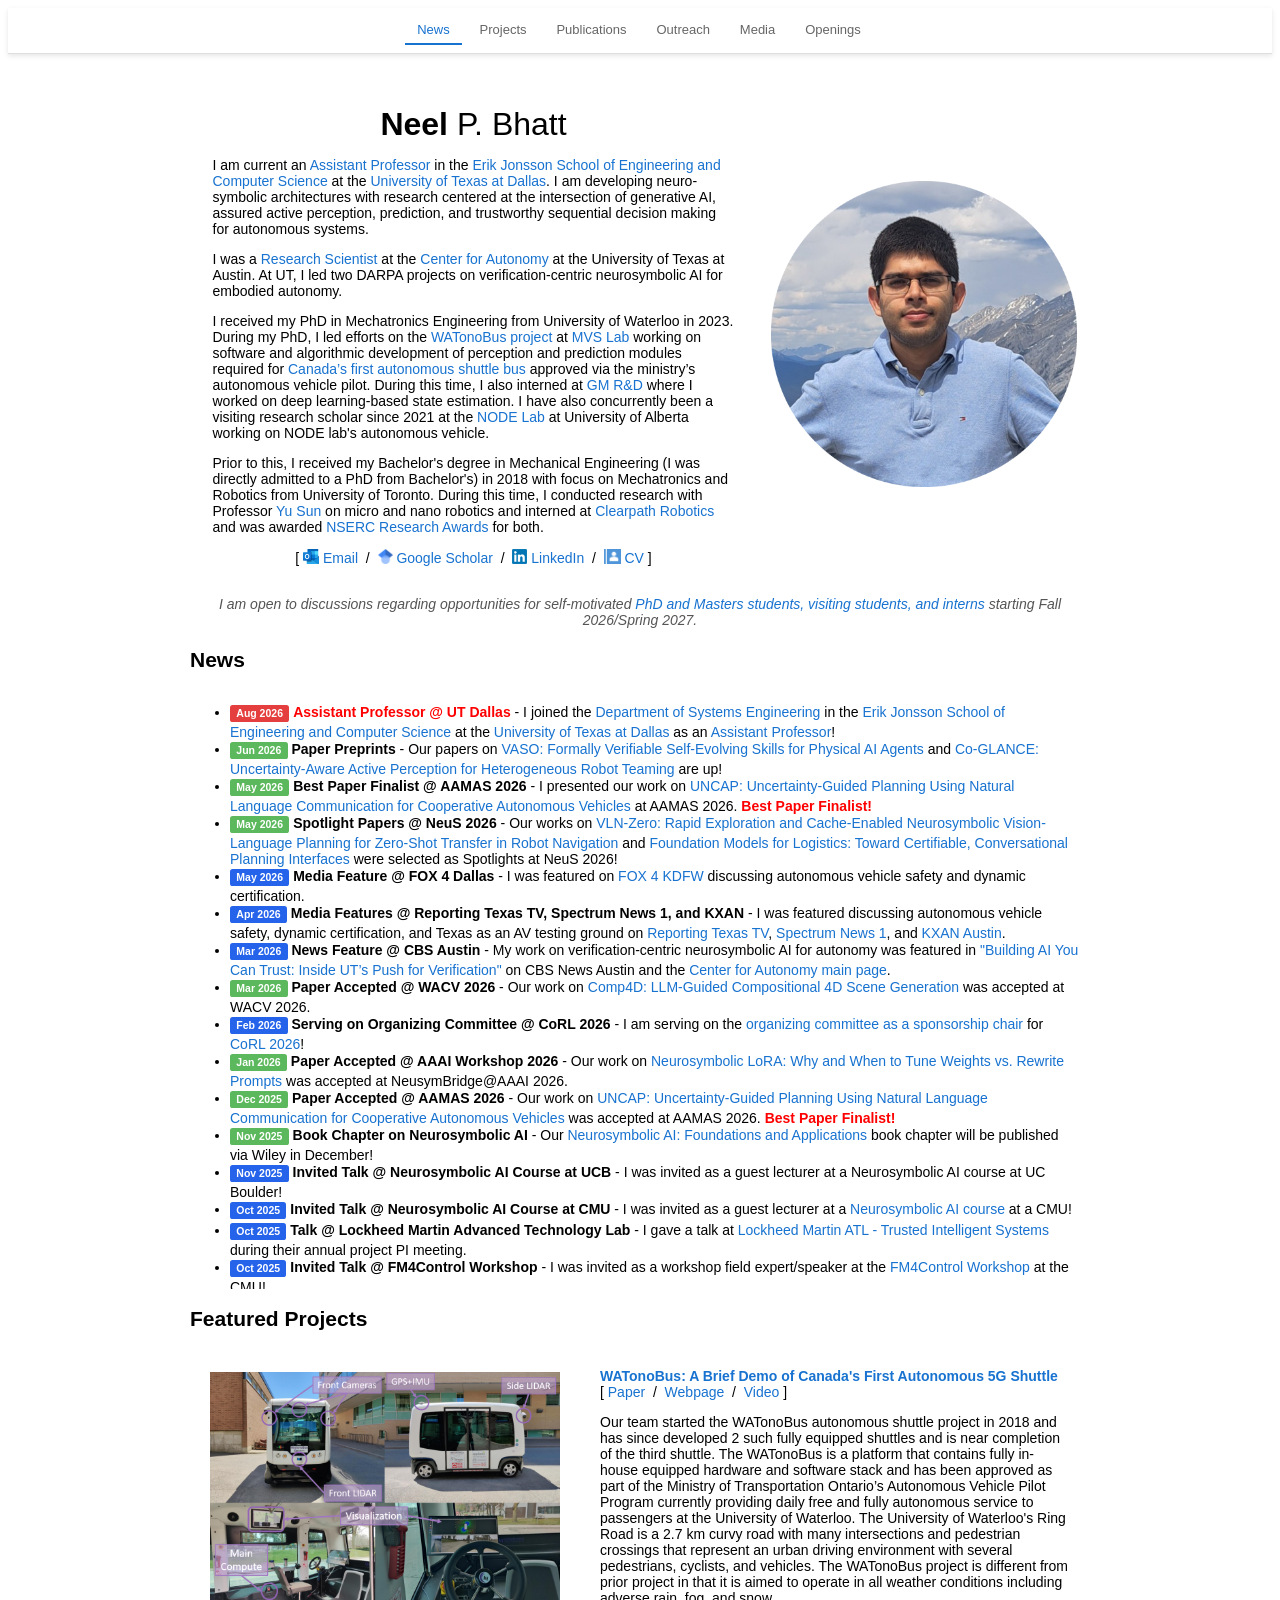
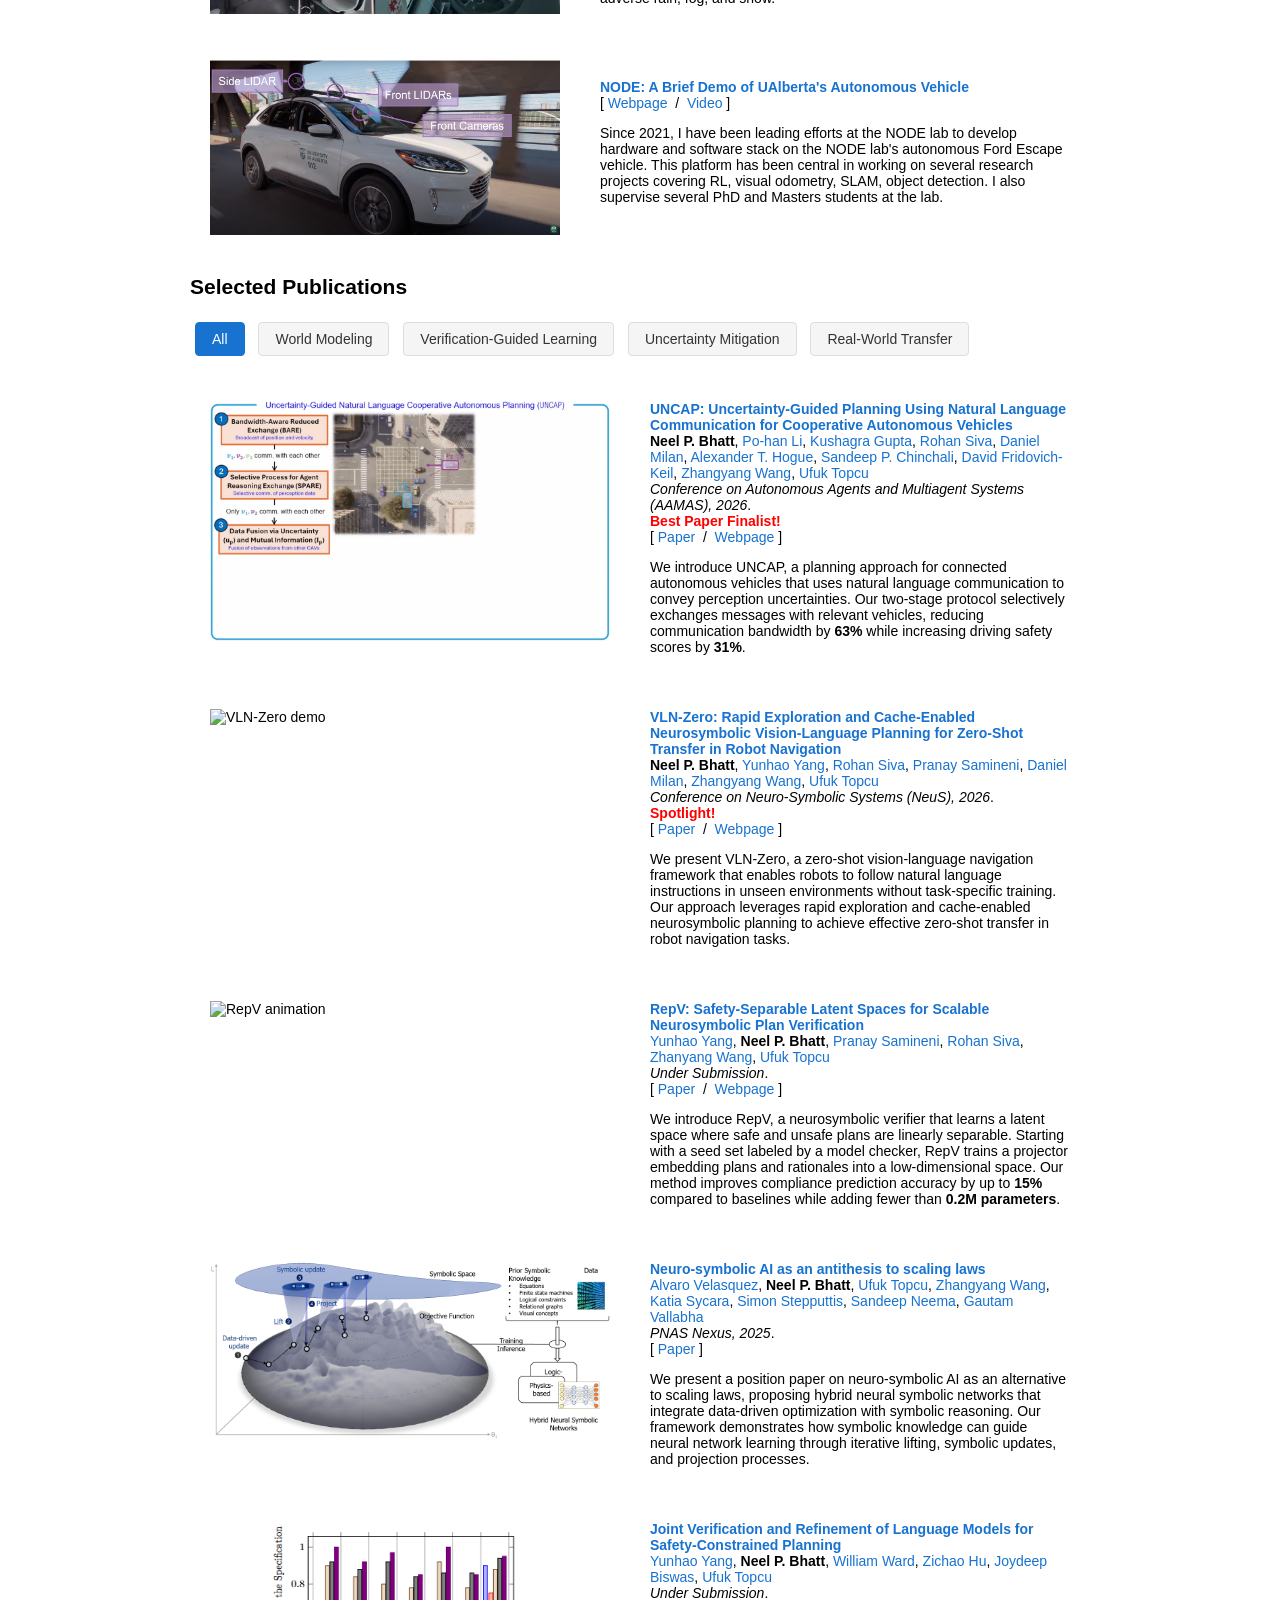
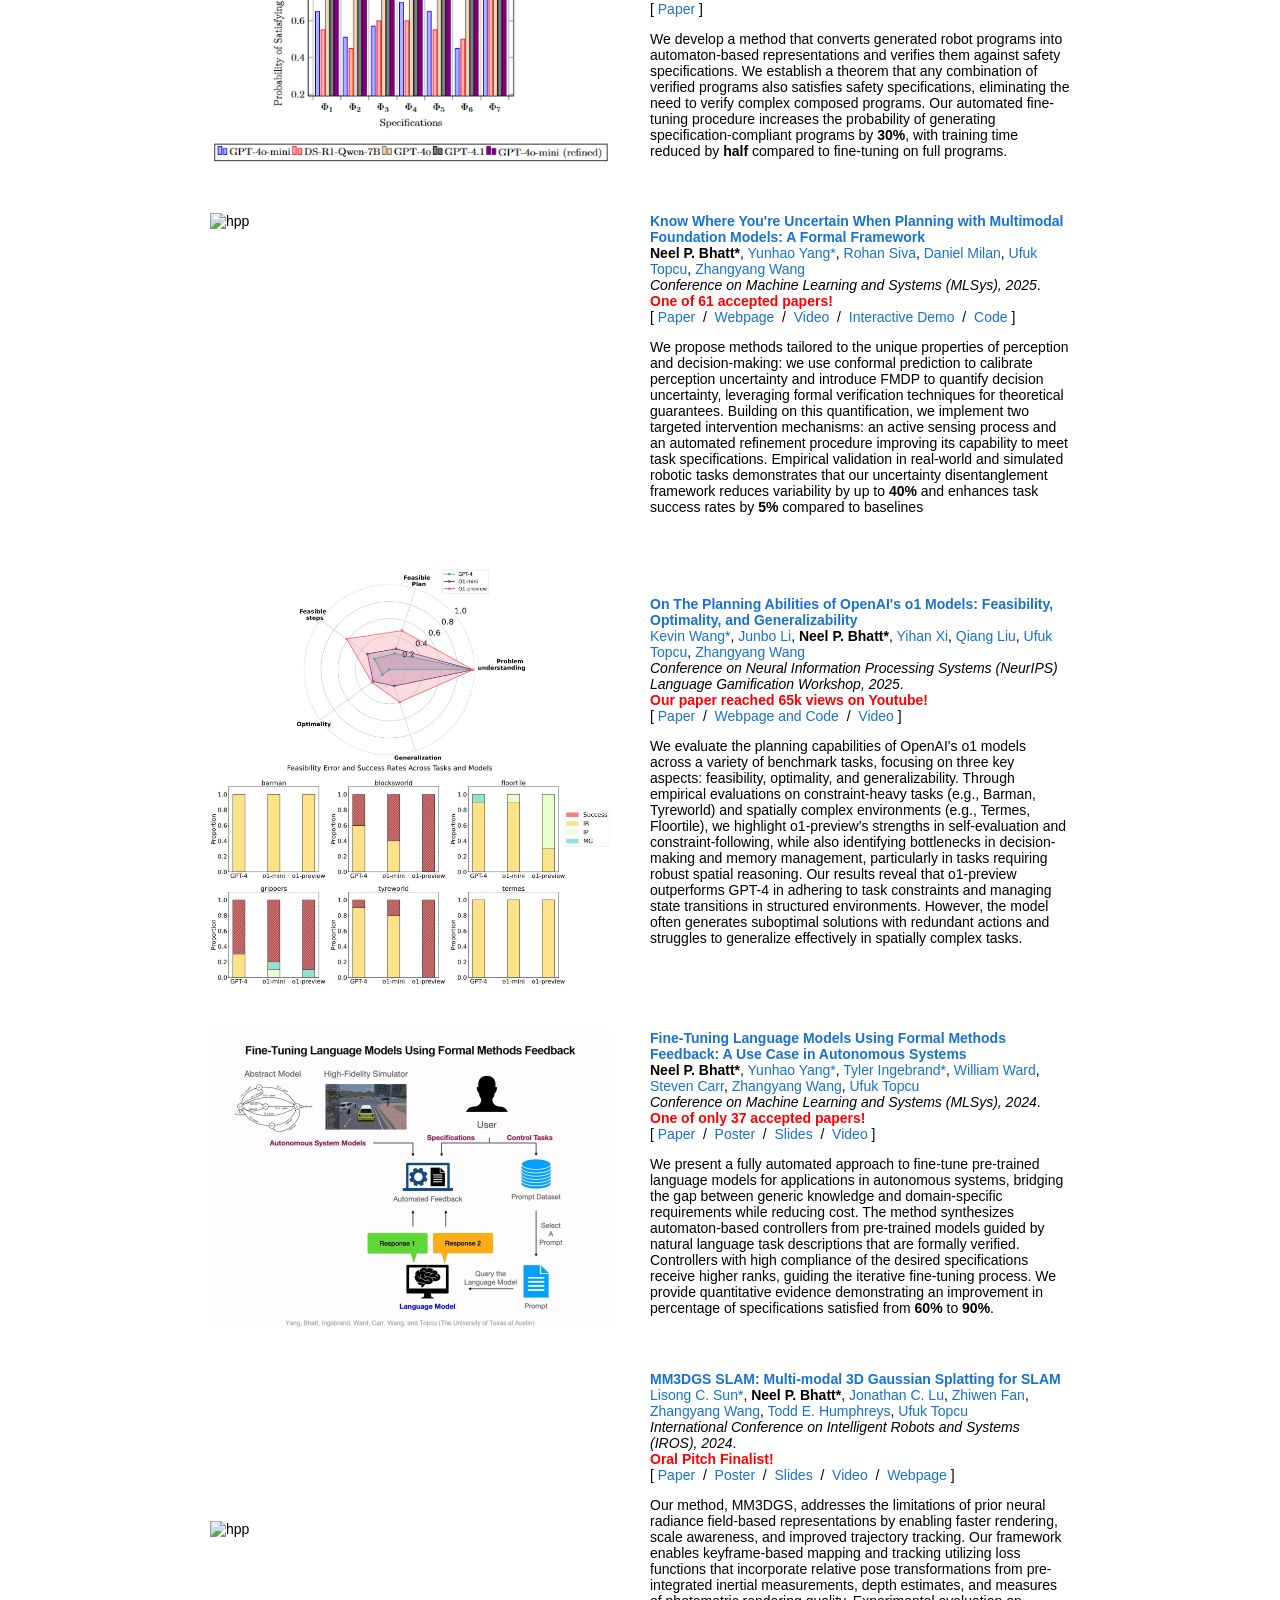
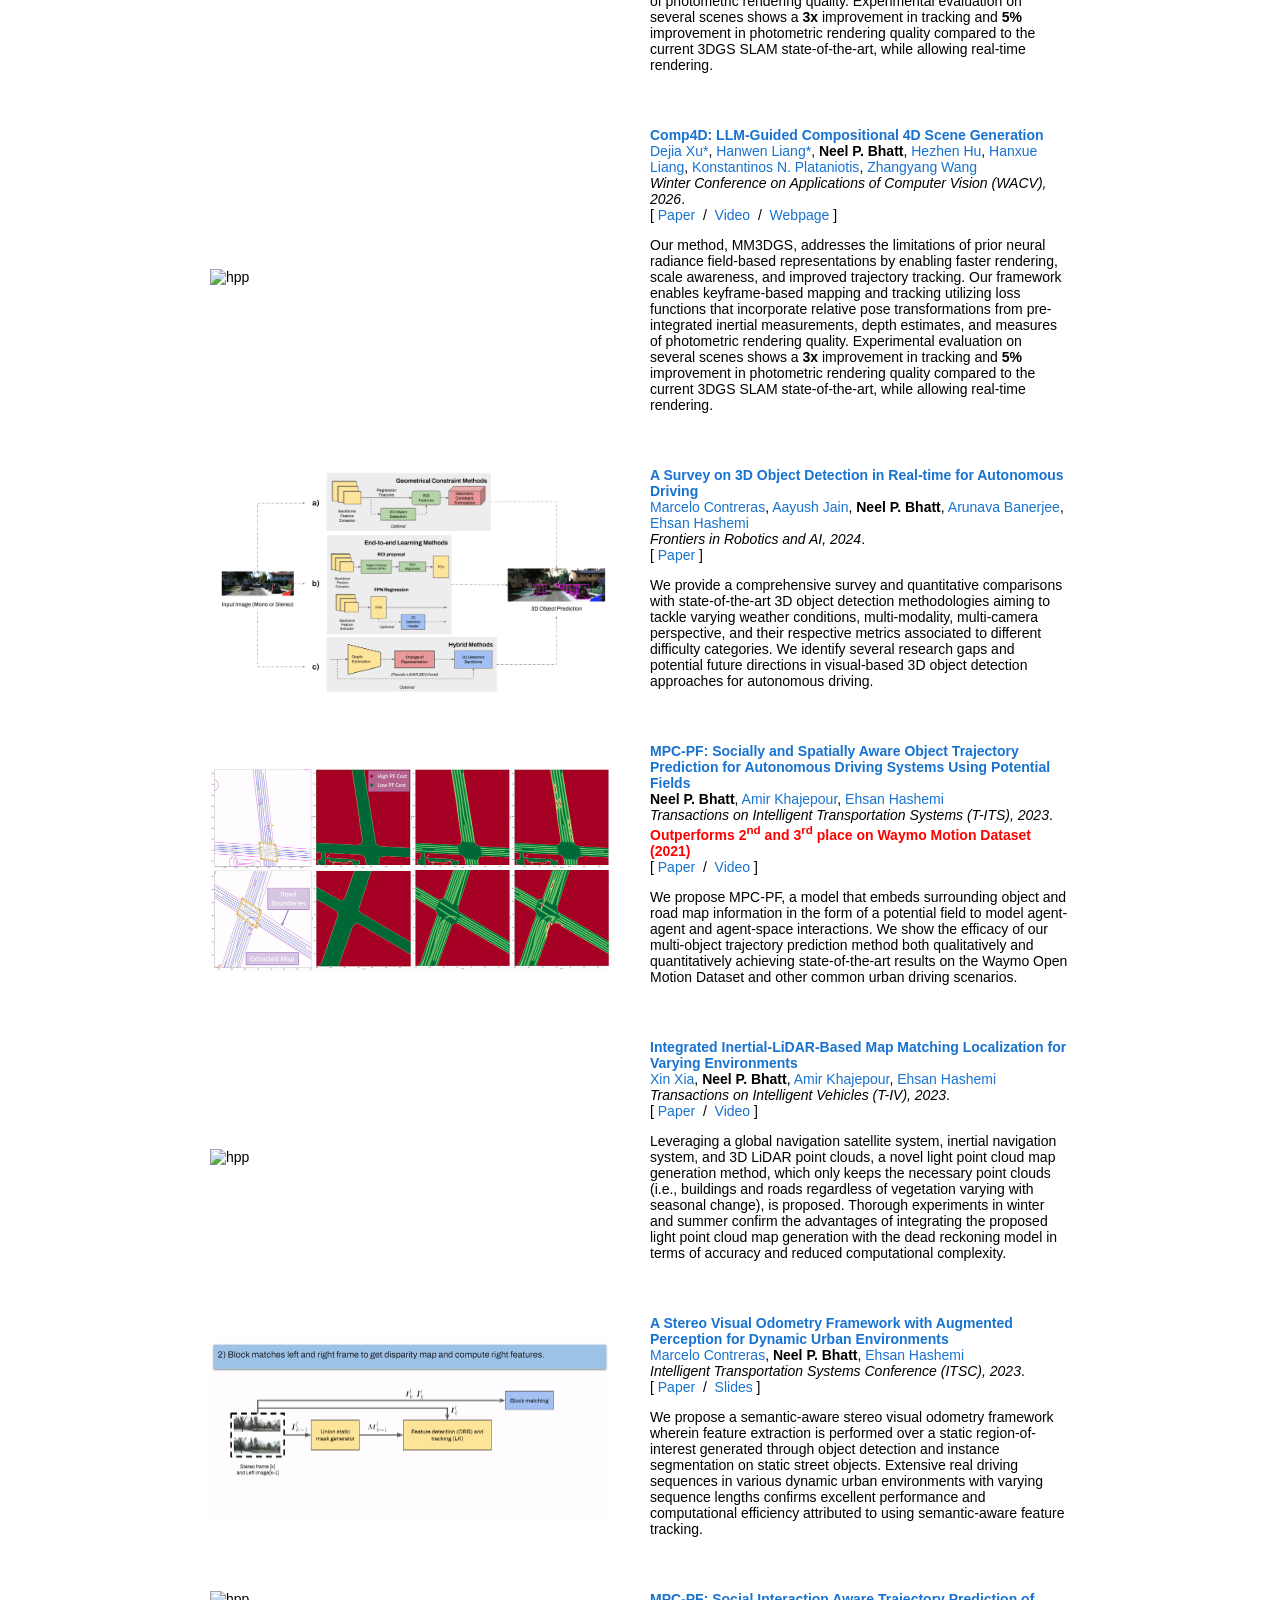
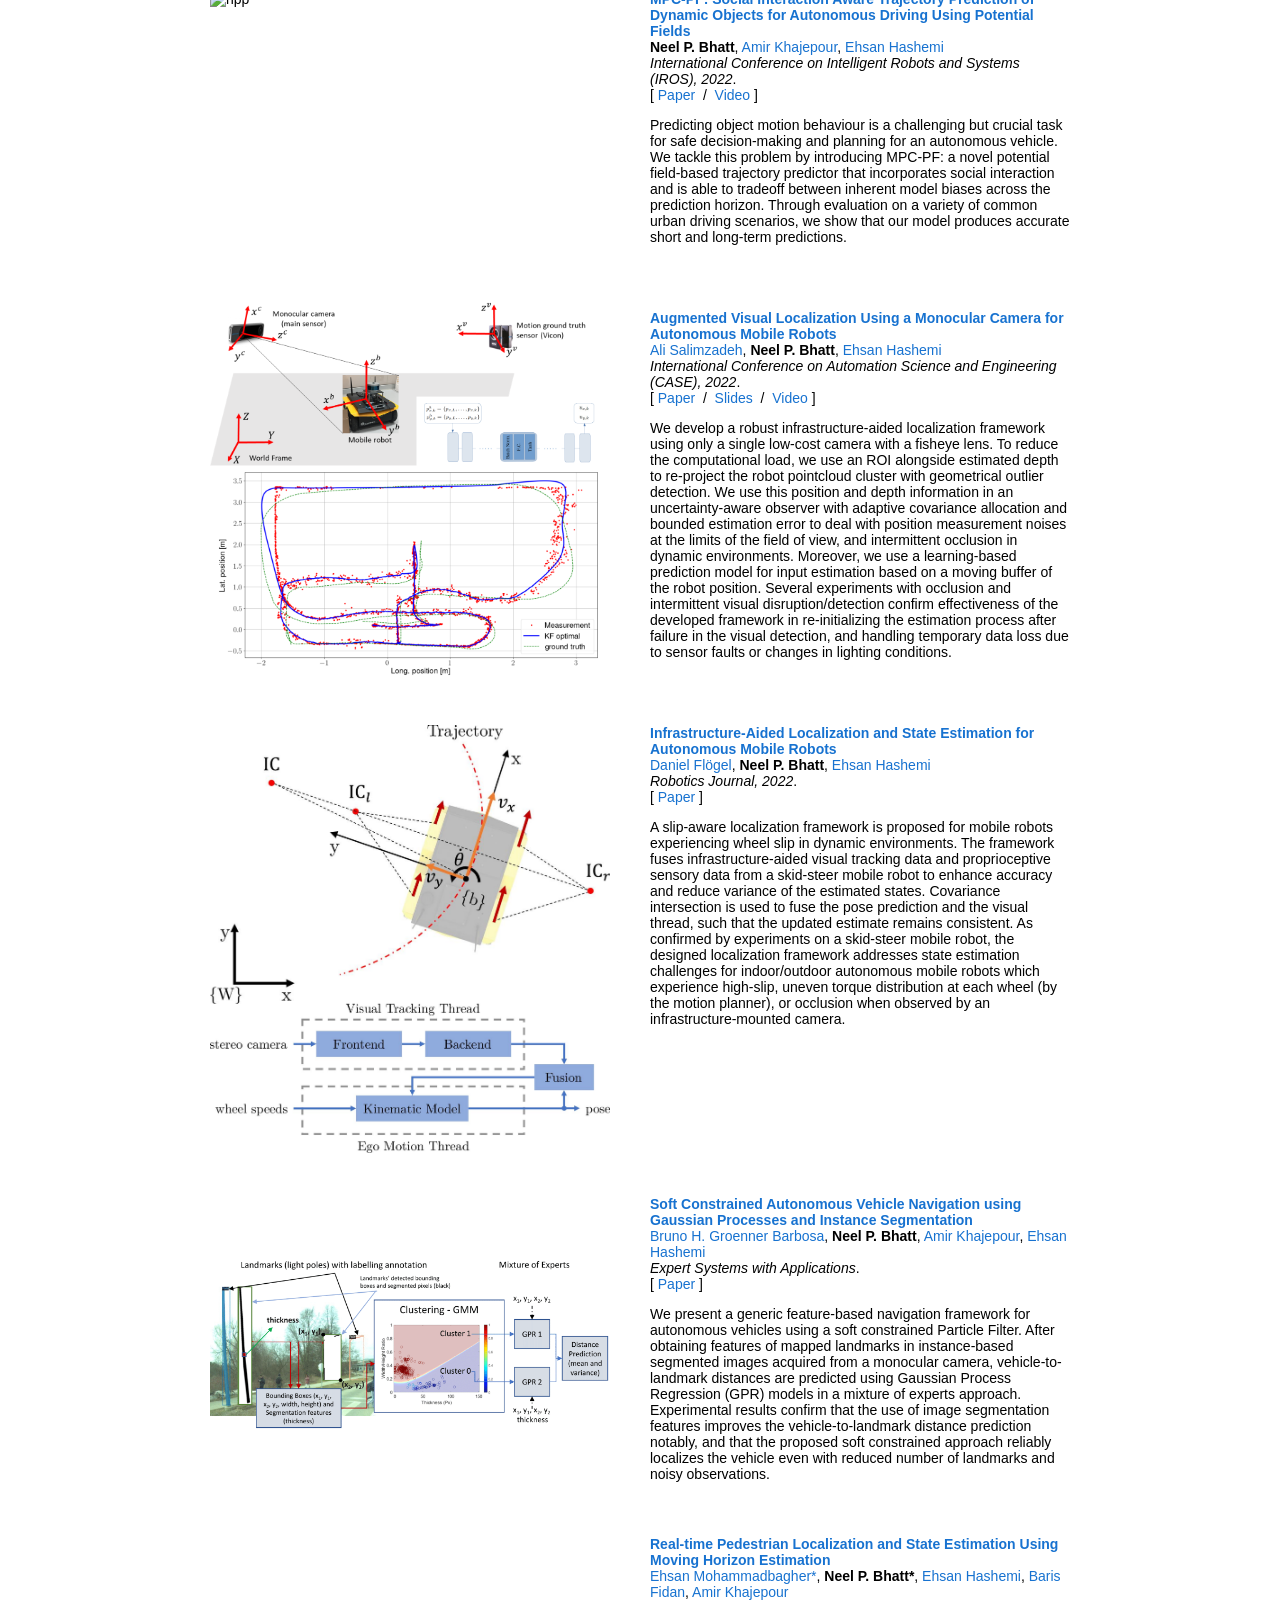
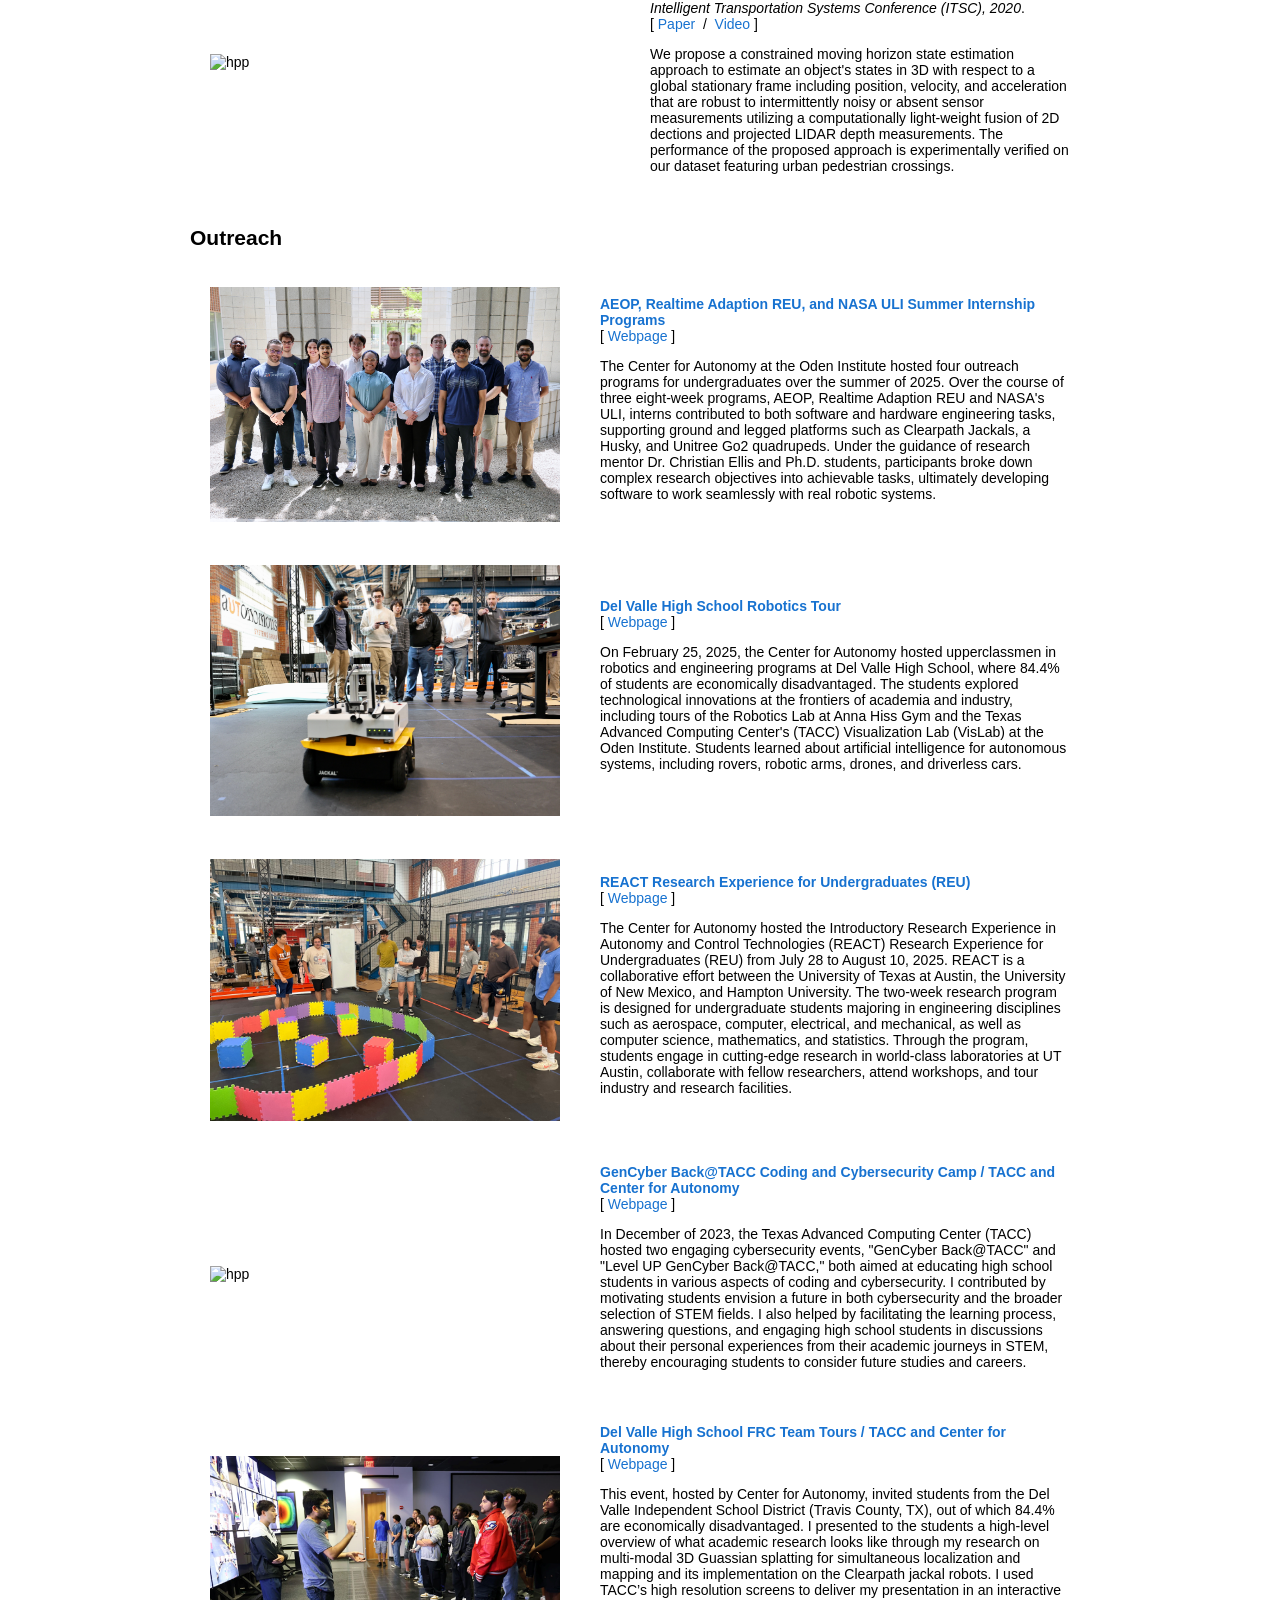
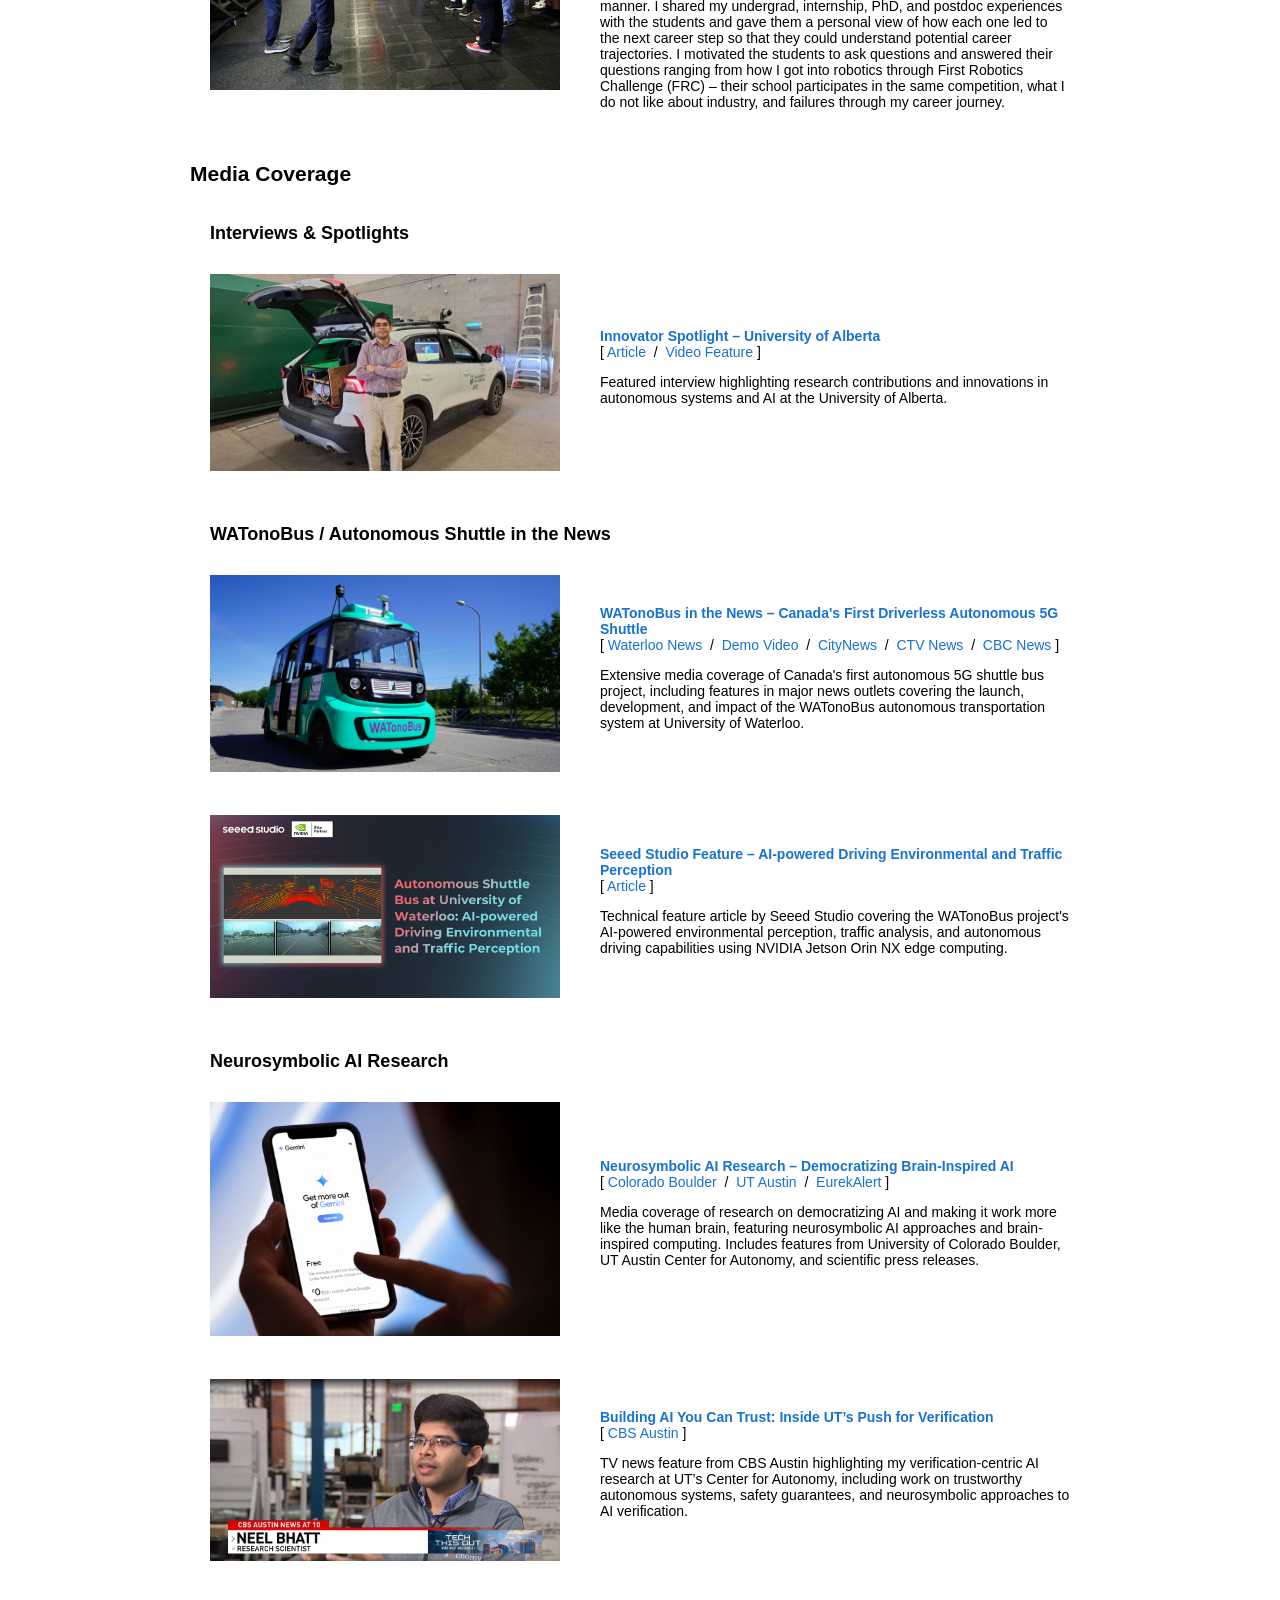
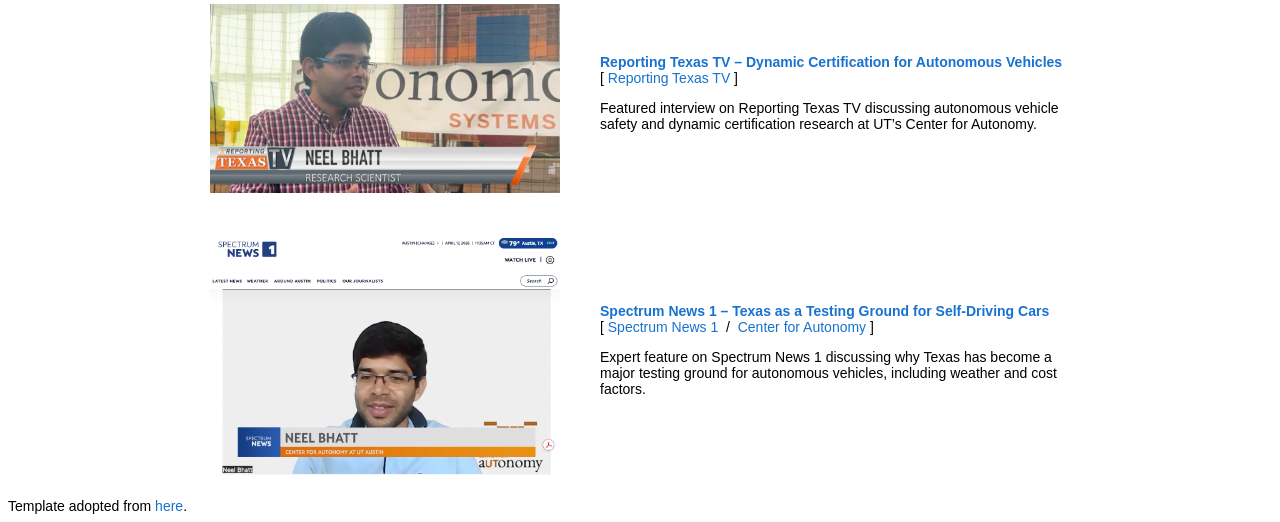
==== commit d8169181: "st interim updates" ====
--- a/index.html
+++ b/index.html
@@ -89,10 +89,17 @@
 
             <div class="news-container">
             <ul>
-                <li><span class="label label-talk"><b>Mar 2026</b></span> <b>News Feature @ CBS Austin</b> - My work on verification-centric neurosymbolic AI for autonomy was featured in <a href="https://cbsaustin.com/news/local/building-ai-you-can-trust-inside-uts-push-for-verification" target="_blank">"Building AI You Can Trust: Inside UT’s Push for Verification"</a> on CBS News Austin and the </href><a href="https://autonomy.oden.utexas.edu/news/cbs-austin-news-feature-building-ai-you-can-trust-inside-uts-verification-efforts" target="_blank">Center for Autonomy main page</a>.</li>
+                <li><span class="label label-milestone"><b>Aug 2026</b></span> <b style="color:red">Assistant Professor @ UT Dallas</b> - I joined the <a href="https://syse.utdallas.edu/" target="_blank">Department of Systems Engineering</a> in the <a href="https://engineering.utdallas.edu/" target="_blank">Erik Jonsson School of Engineering and Computer Science</a> at the <a href="https://www.utdallas.edu/" target="_blank">University of Texas at Dallas</a> as an <a href="https://syse.utdallas.edu/ourteam/staff/neel-p-bhatt/" target="_blank">Assistant Professor</a>!</li>
+                <li><span class="label label-paper"><b>Jun 2026</b></span> <b>Paper Preprints</b> - Our papers on <a href="https://arxiv.org/abs/2606.05395" target="_blank">VASO: Formally Verifiable Self-Evolving Skills for Physical AI Agents</a> and <a href="https://arxiv.org/abs/2606.09919" target="_blank">Co-GLANCE: Uncertainty-Aware Active Perception for Heterogeneous Robot Teaming</a> are up!</li>
+                <li><span class="label label-paper"><b>May 2026</b></span> <b>Best Paper Finalist @ AAMAS 2026</b> - I presented our work on <a href="https://arxiv.org/abs/2510.12992" target="_blank">UNCAP: Uncertainty-Guided Planning Using Natural Language Communication for Cooperative Autonomous Vehicles</a> at AAMAS 2026. <b style="color:red">Best Paper Finalist!</b></li>
+                <li><span class="label label-paper"><b>May 2026</b></span> <b>Spotlight Papers @ NeuS 2026</b> - Our works on <a href="https://arxiv.org/abs/2509.18592" target="_blank">VLN-Zero: Rapid Exploration and Cache-Enabled Neurosymbolic Vision-Language Planning for Zero-Shot Transfer in Robot Navigation</a> and <a href="https://arxiv.org/abs/2507.11352" target="_blank">Foundation Models for Logistics: Toward Certifiable, Conversational Planning Interfaces</a> were selected as Spotlights at NeuS 2026!</li>
+                <li><span class="label label-talk"><b>May 2026</b></span> <b>Media Feature @ FOX 4 Dallas</b> - I was featured on <a href="https://www.fox4news.com/news/video-dallas-waymo-runs-red-light-intersection" target="_blank">FOX 4 KDFW</a> discussing autonomous vehicle safety and dynamic certification.</li>
+                <li><span class="label label-talk"><b>Apr 2026</b></span> <b>Media Features @ Reporting Texas TV, Spectrum News 1, and KXAN</b> - I was featured discussing autonomous vehicle safety, dynamic certification, and Texas as an AV testing ground on <a href="https://autonomy.oden.utexas.edu/news/reporting-texas-tv-news-feature" target="_blank">Reporting Texas TV</a>, <a href="https://spectrumlocalnews.com/tx/south-texas-el-paso/news/2026/04/16/texas-continues-to-be-a-testing-ground-for-self-driving-cars" target="_blank">Spectrum News 1</a>, and <a href="https://www.kxan.com/traffic/transportation/texas-av-rules-are-changing-ut-austin-researchers-say-safety-should-change-with-them/" target="_blank">KXAN Austin</a>.</li>
+                <li><span class="label label-talk"><b>Mar 2026</b></span> <b>News Feature @ CBS Austin</b> - My work on verification-centric neurosymbolic AI for autonomy was featured in <a href="https://cbsaustin.com/news/local/building-ai-you-can-trust-inside-uts-push-for-verification" target="_blank">"Building AI You Can Trust: Inside UT’s Push for Verification"</a> on CBS News Austin and the <a href="https://autonomy.oden.utexas.edu/news/cbs-austin-news-feature-building-ai-you-can-trust-inside-uts-verification-efforts" target="_blank">Center for Autonomy main page</a>.</li>
+                <li><span class="label label-paper"><b>Mar 2026</b></span> <b>Paper Accepted @ WACV 2026</b> - Our work on <a href="https://arxiv.org/pdf/2403.16993" target="_blank">Comp4D: LLM-Guided Compositional 4D Scene Generation</a> was accepted at WACV 2026.</li>
                 <li><span class="label label-talk"><b>Feb 2026</b></span> <b>Serving on Organizing Committee @ CoRL 2026</b> - I am serving on the <a href="https://www.corl.org/organizing-committee" target="_blank">organizing committee as a sponsorship chair</a> for <a href="https://www.corl.org/home" target="_blank">CoRL 2026</a>!</li>
                 <li><span class="label label-paper"><b>Jan 2026</b></span> <b>Paper Accepted @ AAAI Workshop 2026</b> - Our work on <a href="https://neusymbridge.github.io/accepted_papers.html#:~:text=Neurosymbolic%20LoRA%3A%20Why%20and%20When%20to%20Tune%20Weights%20vs.%20Rewrite%20Prompts" target="_blank">Neurosymbolic LoRA: Why and When to Tune Weights vs. Rewrite Prompts</a> was accepted at NeusymBridge@AAAI 2026.</a></li>
-                <li><span class="label label-paper"><b>Dec 2025</b></span> <b>Paper Accepted @ AAMAS 2026</b> - Our work on <a href="https://arxiv.org/abs/2510.12992" target="_blank">UNCAP: Uncertainty-Guided Planning Using Natural Language Communication for Cooperative Autonomous Vehicles</a> was accepted at AAMAS 2026.</a></li>
+                <li><span class="label label-paper"><b>Dec 2025</b></span> <b>Paper Accepted @ AAMAS 2026</b> - Our work on <a href="https://arxiv.org/abs/2510.12992" target="_blank">UNCAP: Uncertainty-Guided Planning Using Natural Language Communication for Cooperative Autonomous Vehicles</a> was accepted at AAMAS 2026. <b style="color:red">Best Paper Finalist!</b></li>
                 <li><span class="label label-paper"><b>Nov 2025</b></span> <b>Book Chapter on Neurosymbolic AI</b> - Our <a href="https://www.wiley.com/en-us/Neuro-symbolic+AI%3A+Foundations+and+Applications-p-9781394302376" target="_blank">Neurosymbolic AI: Foundations and Applications</a> book chapter will be published via Wiley in December!
                 <li><span class="label label-talk"><b>Nov 2025</b></span> <b>Invited Talk @ Neurosymbolic AI Course at UCB</b> - I was invited as a guest lecturer at a Neurosymbolic AI course at UC Boulder!
                 <li><span class="label label-talk"><b>Oct 2025</b></span> <b>Invited Talk @ Neurosymbolic AI Course at CMU</b> - I was invited as a guest lecturer at a <a href="https://www.cs.cmu.edu/~pradeepr/747/" target="_blank">Neurosymbolic AI course</a> at a CMU!
@@ -219,6 +226,8 @@
               <br>
               <em>Conference on Autonomous Agents and Multiagent Systems (AAMAS), 2026</em>. 
               <br>
+              <b style="color:red">Best Paper Finalist!</b>
+              <br>
               [
               <a href="https://arxiv.org/abs/2510.12992" target="_blank">Paper</a> &nbsp/&nbsp
               <a href="https://uncap-project.github.io/" target="_blank">Webpage</a>
@@ -245,7 +254,9 @@
               <a href="https://www.ece.utexas.edu/people/faculty/atlas-wang" target="_blank">Zhangyang Wang</a>,
               <a href="https://oden.utexas.edu/people/directory/ufuk--topcu/" target="_blank">Ufuk Topcu</a>
               <br>
-              <em>Under Submission</em>. 
+              <em>Conference on Neuro-Symbolic Systems (NeuS), 2026</em>. 
+              <br>
+              <b style="color:red">Spotlight!</b>
               <br>
               [
               <a href="https://arxiv.org/abs/2509.18592" target="_blank">Paper</a> &nbsp/&nbsp
@@ -930,6 +941,41 @@
               <a href="https://cbsaustin.com/news/local/building-ai-you-can-trust-inside-uts-push-for-verification" target="_blank">CBS Austin</a>
                ]
               <p>TV news feature from CBS Austin highlighting my verification-centric AI research at UT’s Center for Autonomy, including work on trustworthy autonomous systems, safety guarantees, and neurosymbolic approaches to AI verification.
+              </p>
+            </td>
+          </tr>
+
+          <tr onmouseout="nightsight_stop()" onmouseover="nightsight_start()">
+            <td style="padding:20px;width:25%;vertical-align:middle">
+              <img src="images/reporting_texas_tv_neel.png" alt="Reporting Texas TV interview screenshot" style="border-style: none" width="350">
+            </td>
+            <td style="padding:20px;width:75%;vertical-align:middle">
+              <a href="https://autonomy.oden.utexas.edu/news/reporting-texas-tv-news-feature" target="_blank">
+                <papertitle>Reporting Texas TV – Dynamic Certification for Autonomous Vehicles</papertitle>
+              </a>
+              <br>
+              [
+              <a href="https://autonomy.oden.utexas.edu/news/reporting-texas-tv-news-feature" target="_blank">Reporting Texas TV</a>
+               ]
+              <p>Featured interview on Reporting Texas TV discussing autonomous vehicle safety and dynamic certification research at UT’s Center for Autonomy.
+              </p>
+            </td>
+          </tr>
+
+          <tr onmouseout="nightsight_stop()" onmouseover="nightsight_start()">
+            <td style="padding:20px;width:25%;vertical-align:middle">
+              <img src="images/spectrum_news_neel.png" alt="Spectrum News 1 interview screenshot" style="border-style: none" width="350">
+            </td>
+            <td style="padding:20px;width:75%;vertical-align:middle">
+              <a href="https://spectrumlocalnews.com/tx/south-texas-el-paso/news/2026/04/16/texas-continues-to-be-a-testing-ground-for-self-driving-cars" target="_blank">
+                <papertitle>Spectrum News 1 – Texas as a Testing Ground for Self-Driving Cars</papertitle>
+              </a>
+              <br>
+              [
+              <a href="https://spectrumlocalnews.com/tx/south-texas-el-paso/news/2026/04/16/texas-continues-to-be-a-testing-ground-for-self-driving-cars" target="_blank">Spectrum News 1</a> &nbsp/&nbsp
+              <a href="https://autonomy.oden.utexas.edu/news/spectrum-news-1-feature-texas-continues-be-testing-ground-self-driving-car-companies" target="_blank">Center for Autonomy</a>
+               ]
+              <p>Expert feature on Spectrum News 1 discussing why Texas has become a major testing ground for autonomous vehicles, including weather and cost factors.
               </p>
             </td>
           </tr>
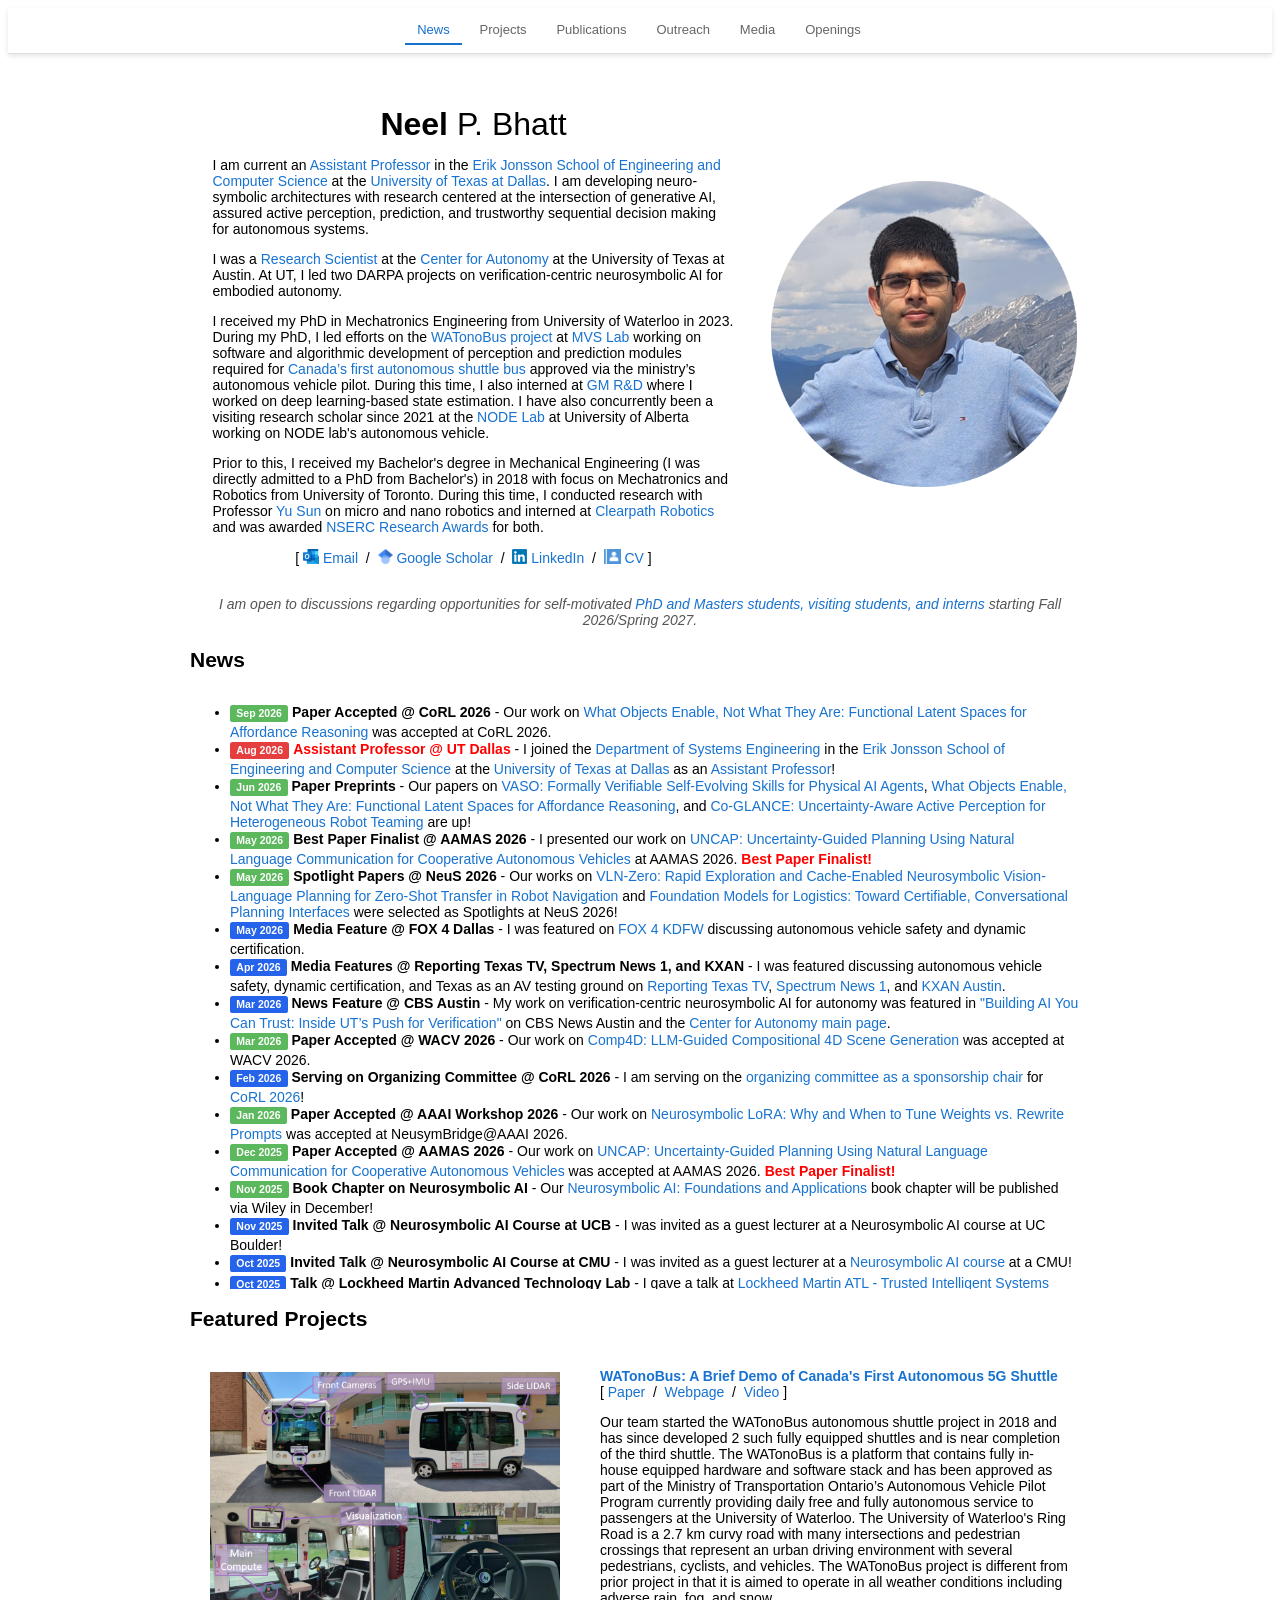
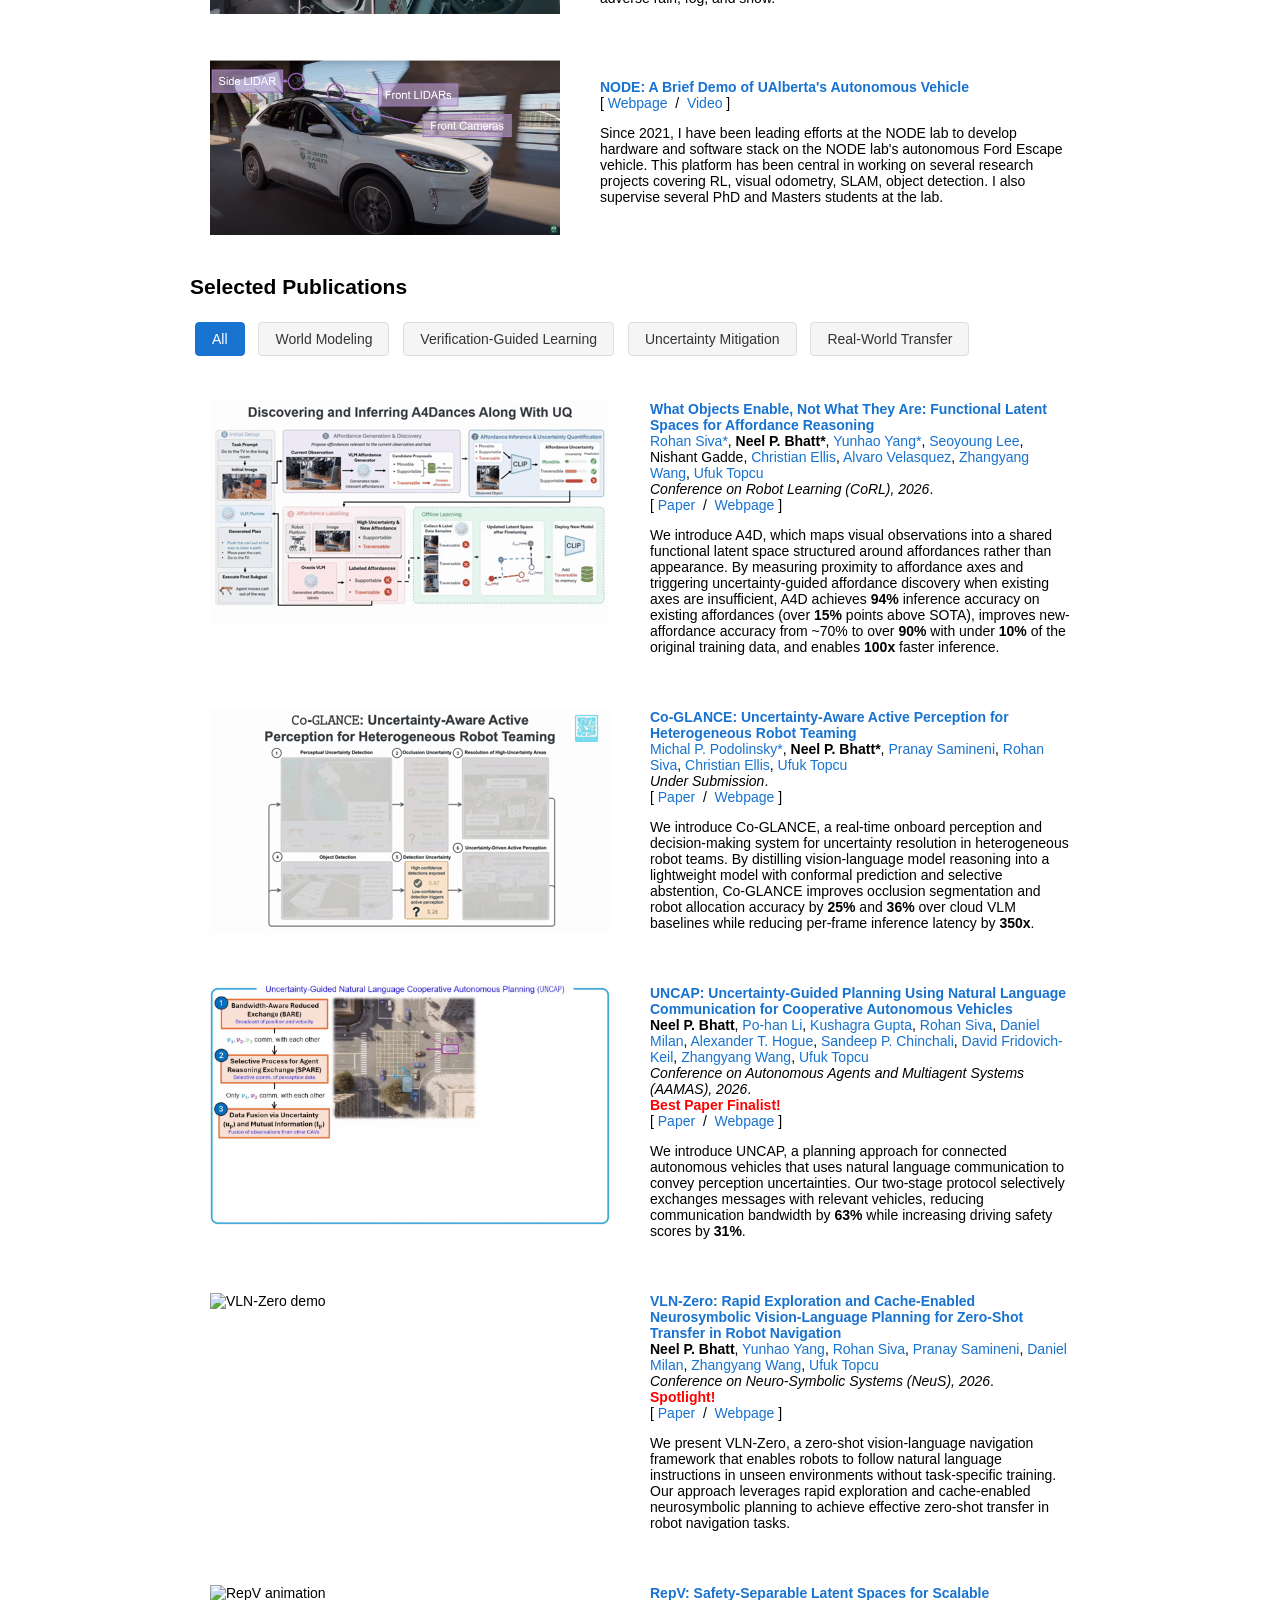
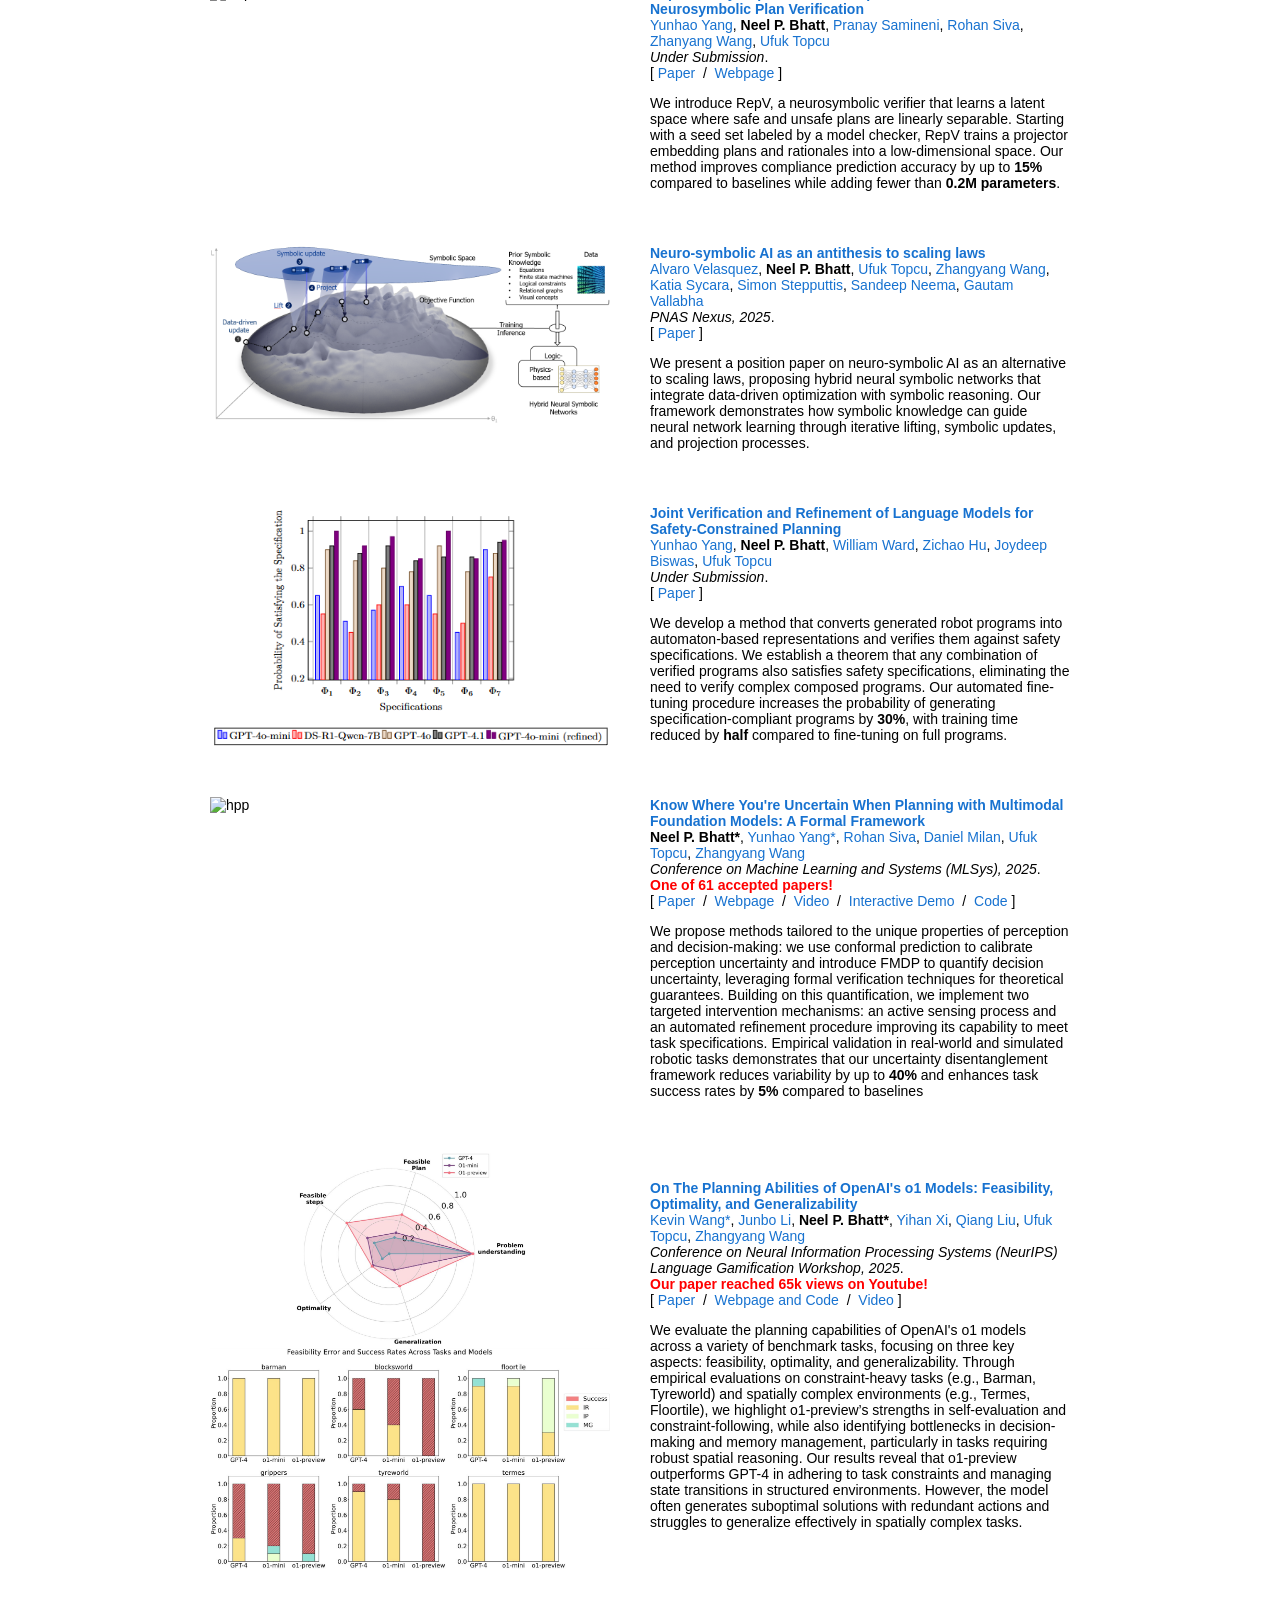
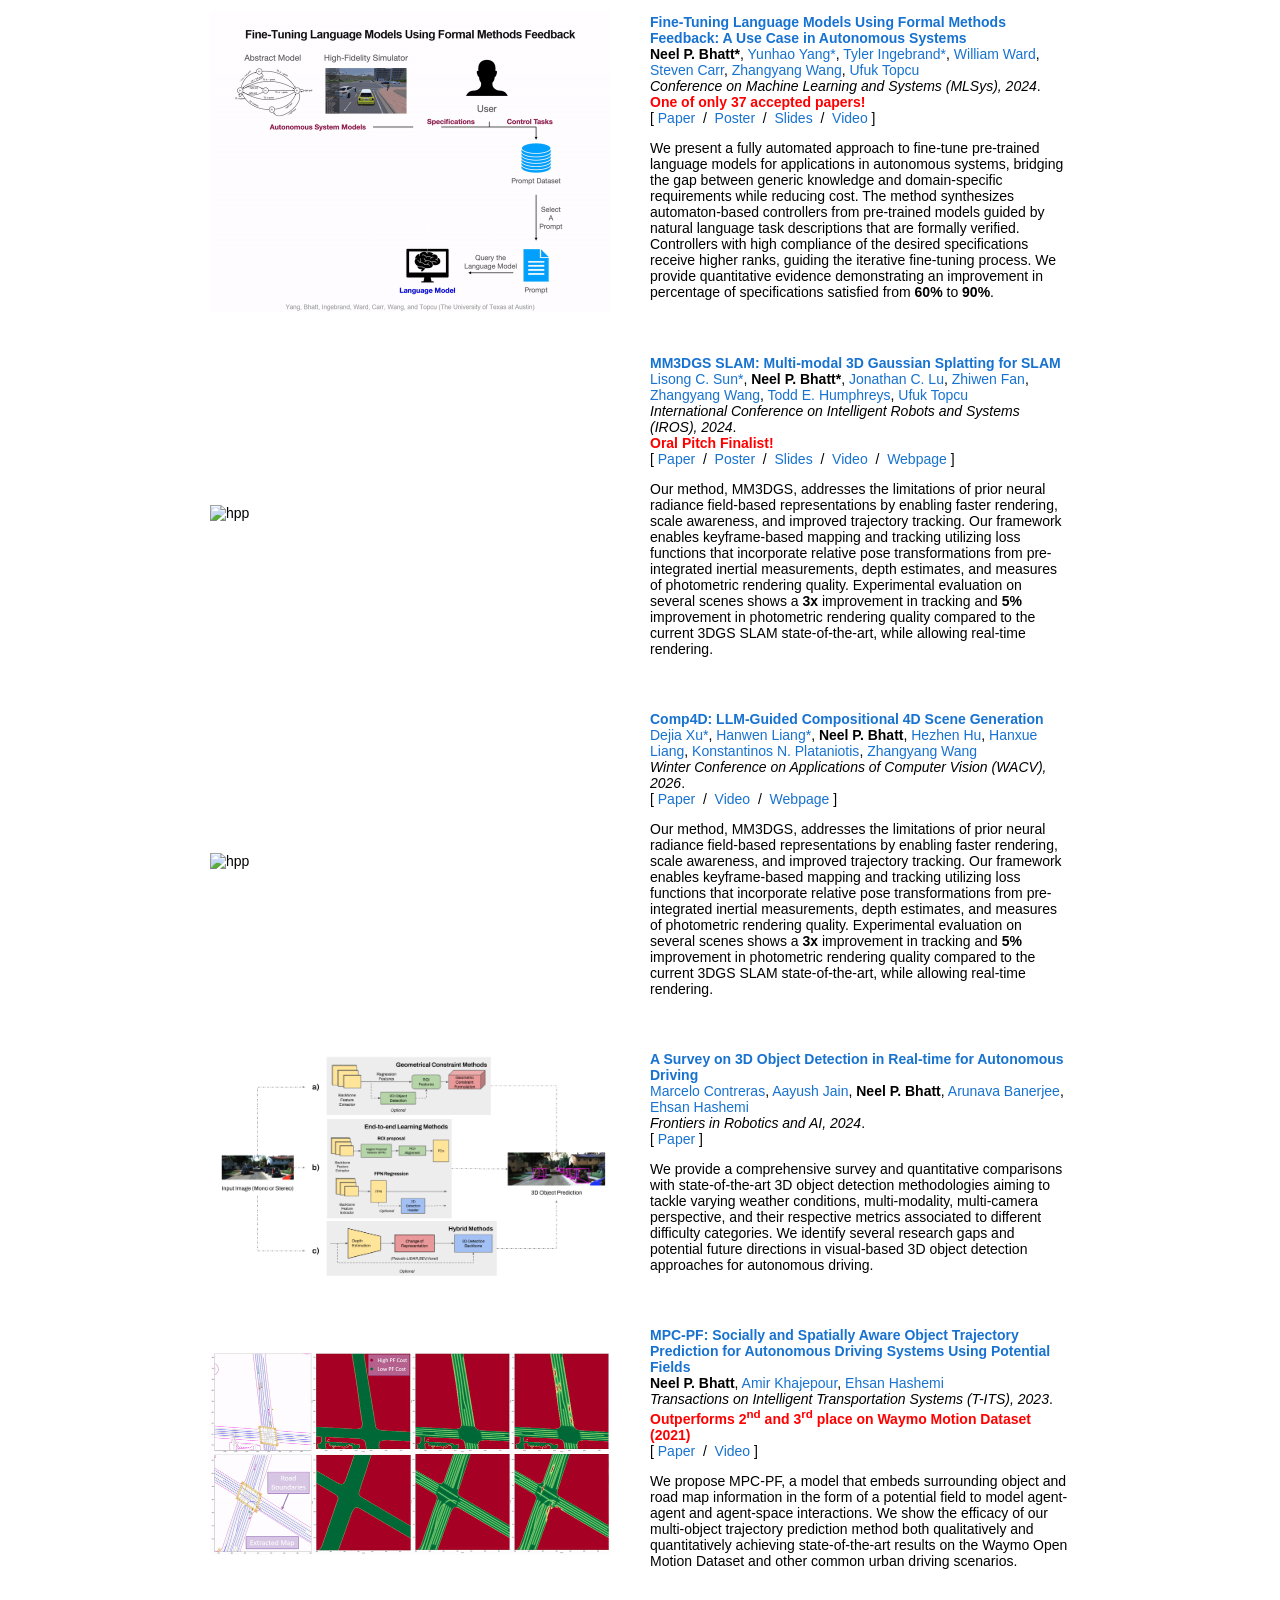
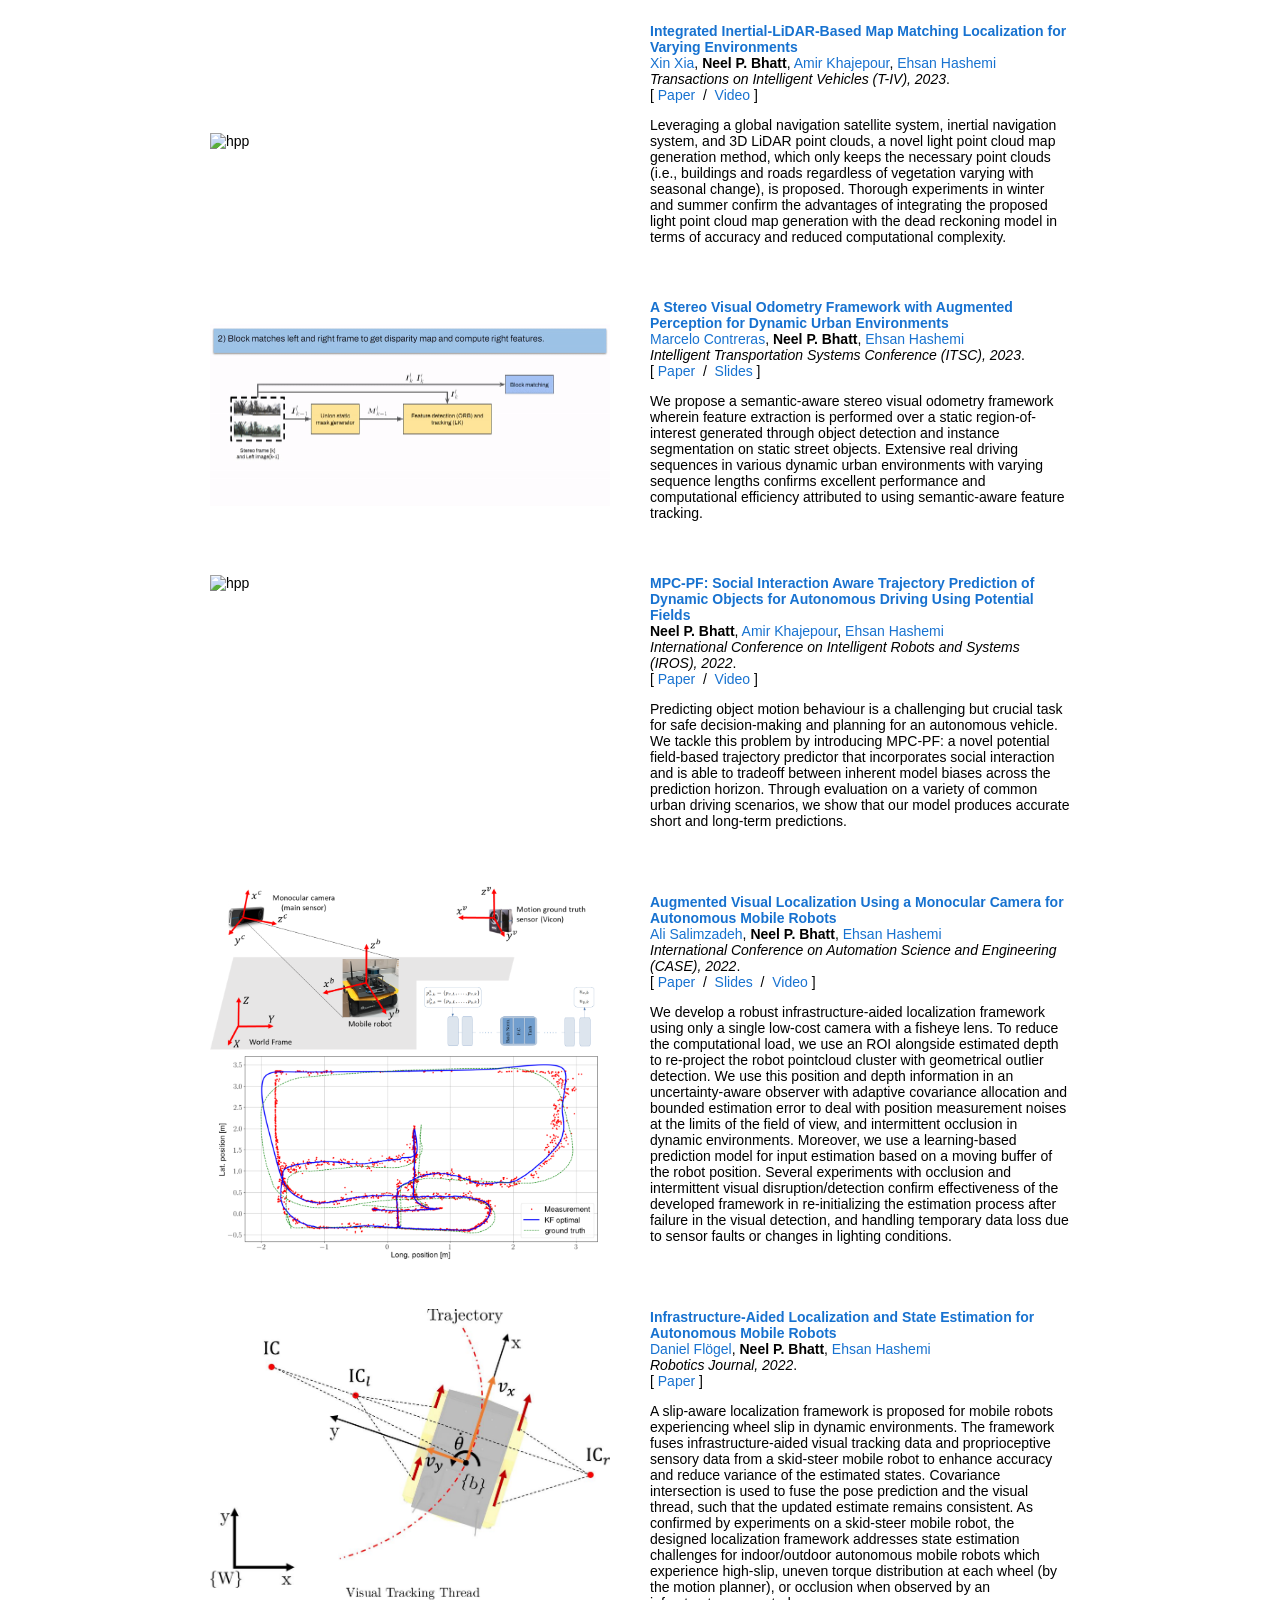
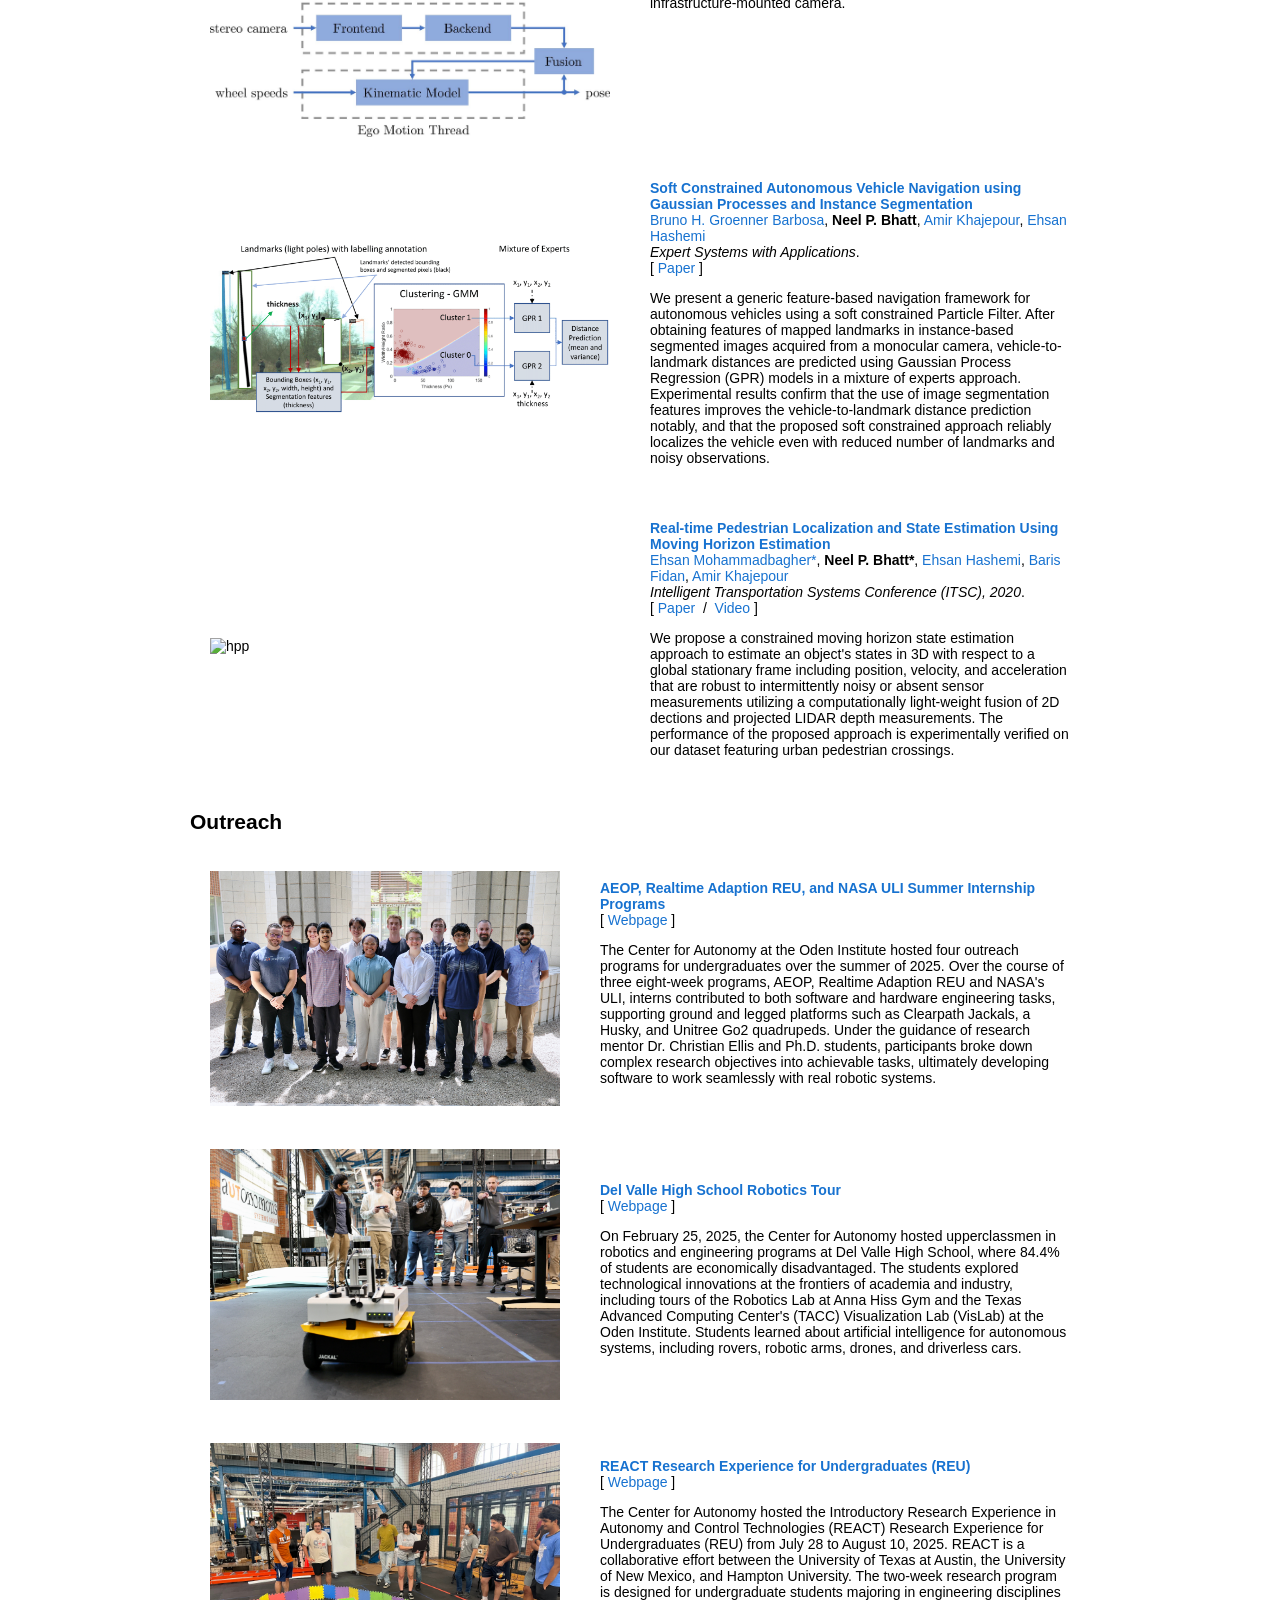
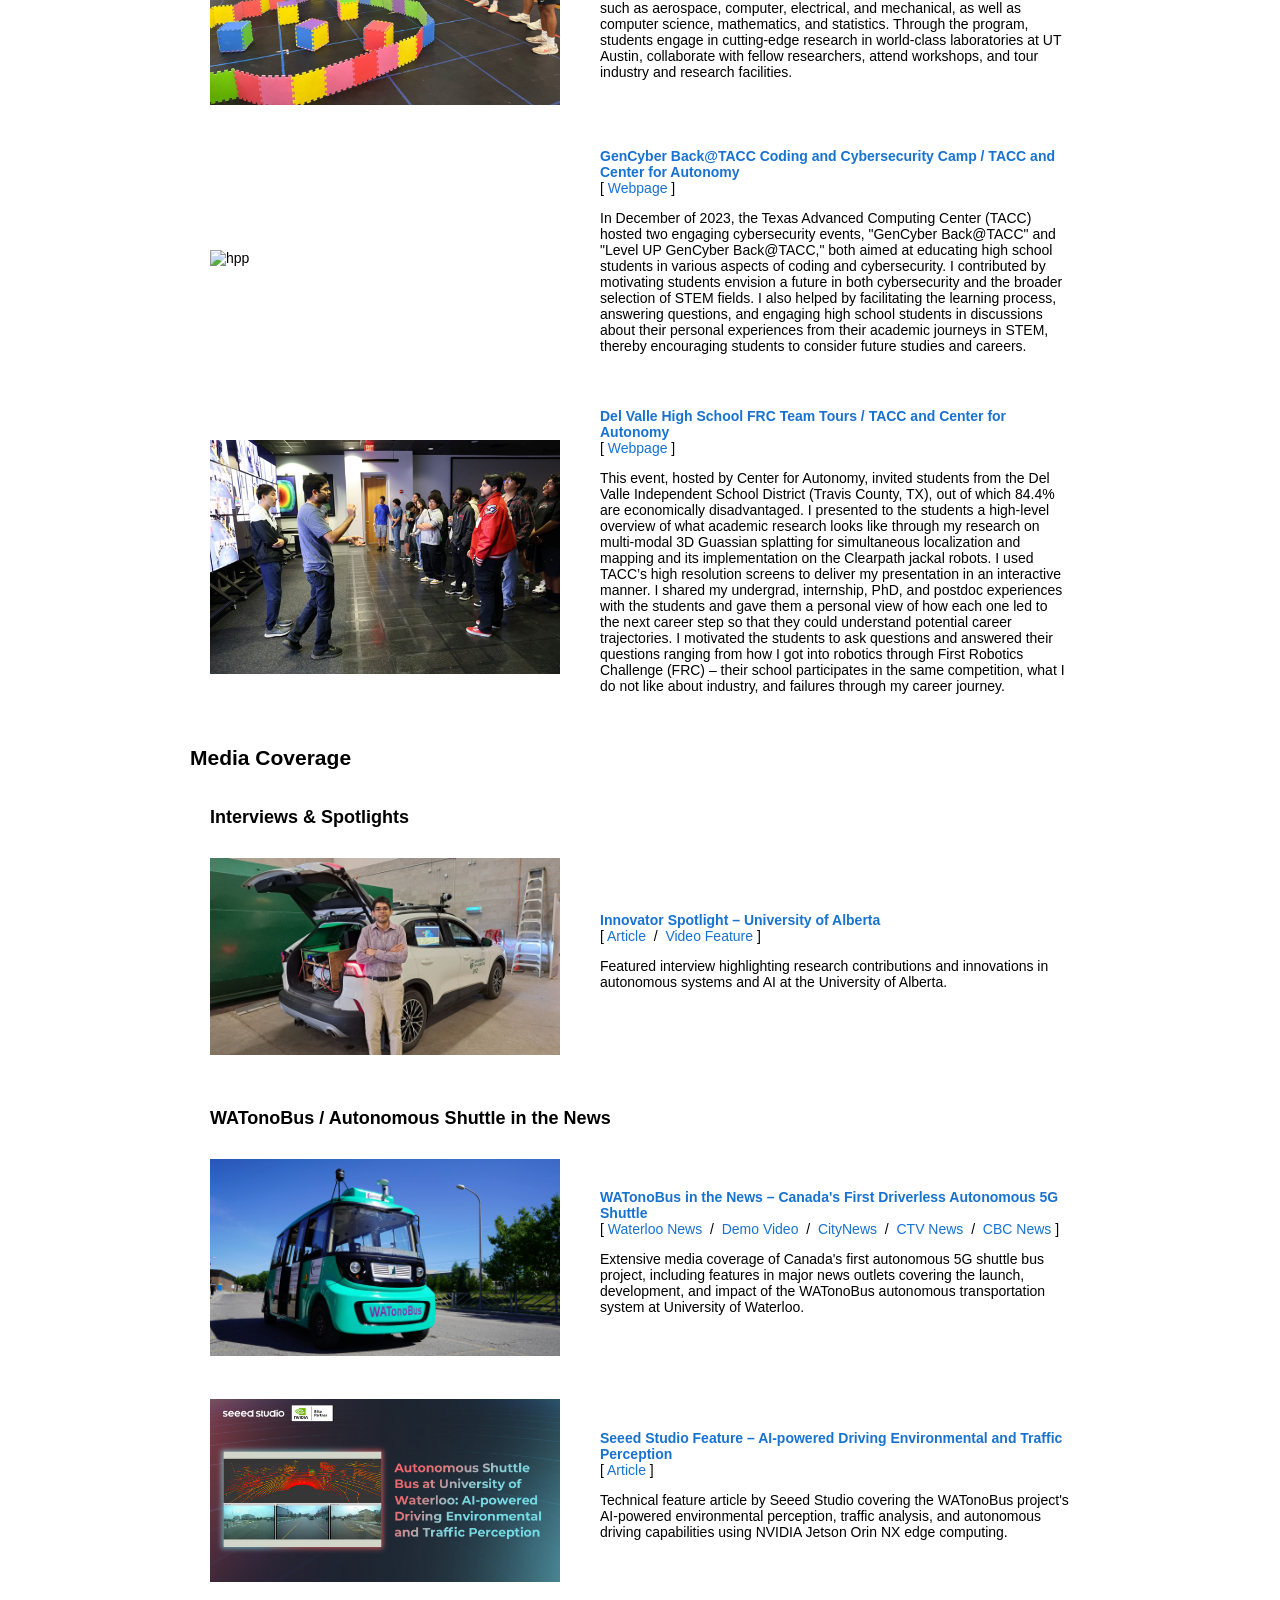
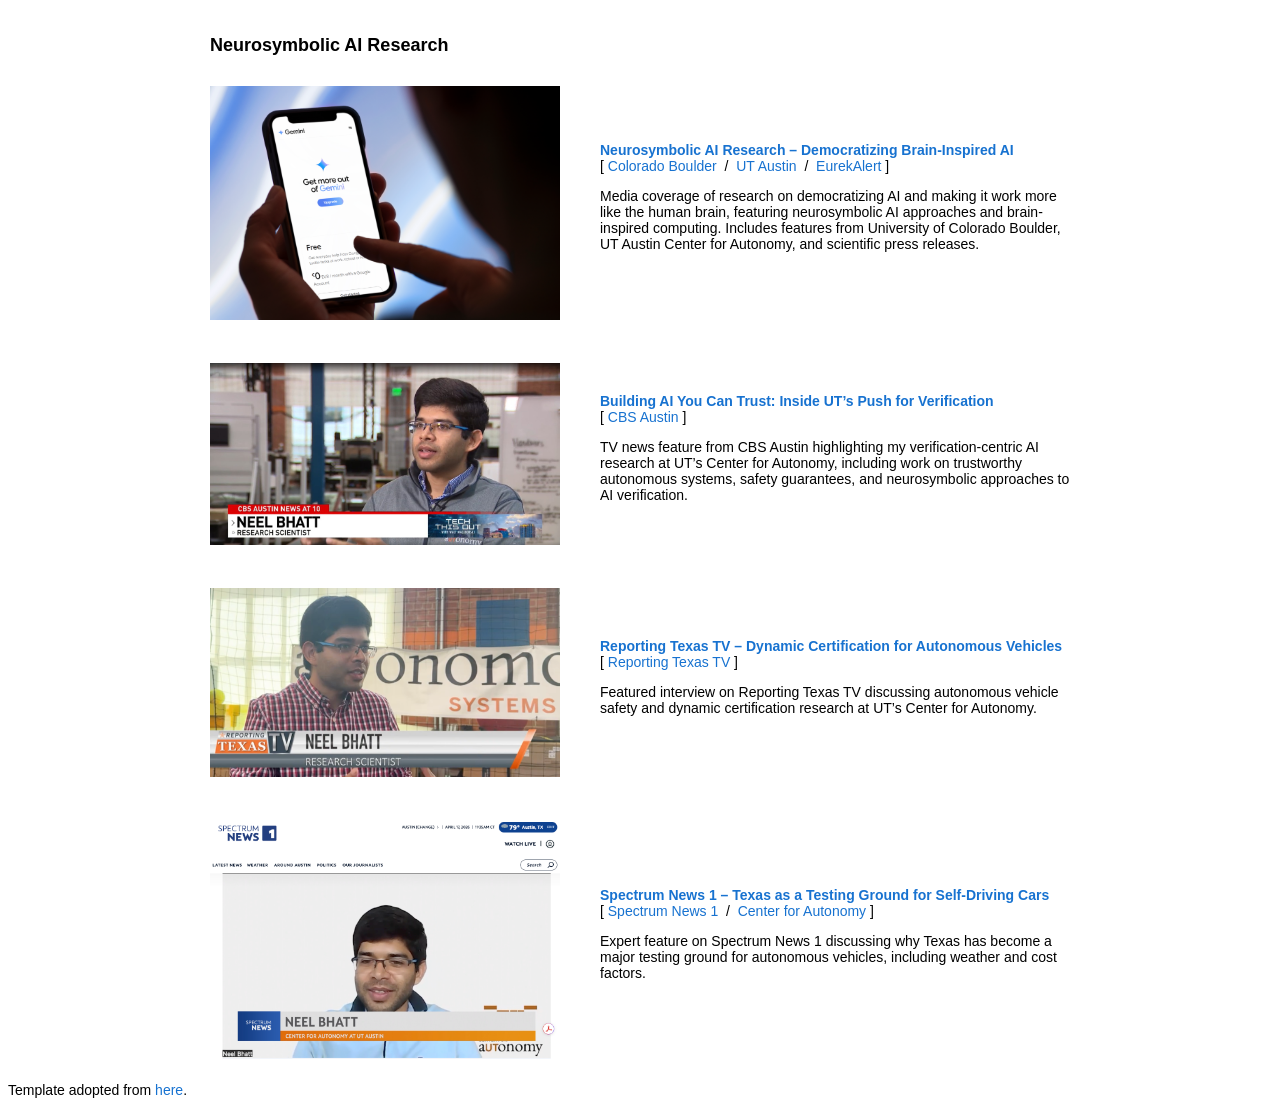
==== commit 09e8d32d: "September Updates" ====
--- a/index.html
+++ b/index.html
@@ -65,7 +65,7 @@
                 <a href="mailto:npbhatt@utexas.edu" target="_blank"><img style="height:15px; margin-bottom:-1px" src="images/outlook_icon.png"> Email</a> &nbsp/&nbsp
                 <a href="https://scholar.google.com/citations?hl=en&user=S8ofWDUAAAAJ&view_op=list_works&sortby=pubdate" target="_blank"><img style="height:15px; margin-bottom:-1px" src="images/scholar_icon.png"> Google Scholar</a> &nbsp/&nbsp
                 <a href="https://www.linkedin.com/in/neelbhattportfolio/" target="_blank"><img style="height:15px; margin-bottom:-1px" src="images/linkedin_icon.png"> LinkedIn</a> &nbsp/&nbsp
-                <a href="cv/CV_Neel_Bhatt_Jan_2026.pdf" target="_blank"><img style="height:15px; margin-bottom:-1px" src="images/cv_logo.png"> CV</a>
+                <a href="cv/CV_Neel_Bhatt_Sep_2026.pdf" target="_blank"><img style="height:15px; margin-bottom:-1px" src="images/cv_logo.png"> CV</a>
 ]
               </p>
             </td>
@@ -89,8 +89,9 @@
 
             <div class="news-container">
             <ul>
+                <li><span class="label label-paper"><b>Sep 2026</b></span> <b>Paper Accepted @ CoRL 2026</b> - Our work on <a href="https://arxiv.org/abs/2606.05533" target="_blank">What Objects Enable, Not What They Are: Functional Latent Spaces for Affordance Reasoning</a> was accepted at CoRL 2026.</li>
                 <li><span class="label label-milestone"><b>Aug 2026</b></span> <b style="color:red">Assistant Professor @ UT Dallas</b> - I joined the <a href="https://syse.utdallas.edu/" target="_blank">Department of Systems Engineering</a> in the <a href="https://engineering.utdallas.edu/" target="_blank">Erik Jonsson School of Engineering and Computer Science</a> at the <a href="https://www.utdallas.edu/" target="_blank">University of Texas at Dallas</a> as an <a href="https://syse.utdallas.edu/ourteam/staff/neel-p-bhatt/" target="_blank">Assistant Professor</a>!</li>
-                <li><span class="label label-paper"><b>Jun 2026</b></span> <b>Paper Preprints</b> - Our papers on <a href="https://arxiv.org/abs/2606.05395" target="_blank">VASO: Formally Verifiable Self-Evolving Skills for Physical AI Agents</a> and <a href="https://arxiv.org/abs/2606.09919" target="_blank">Co-GLANCE: Uncertainty-Aware Active Perception for Heterogeneous Robot Teaming</a> are up!</li>
+                <li><span class="label label-paper"><b>Jun 2026</b></span> <b>Paper Preprints</b> - Our papers on <a href="https://arxiv.org/abs/2606.05395" target="_blank">VASO: Formally Verifiable Self-Evolving Skills for Physical AI Agents</a>, <a href="https://arxiv.org/abs/2606.05533" target="_blank">What Objects Enable, Not What They Are: Functional Latent Spaces for Affordance Reasoning</a>, and <a href="https://arxiv.org/abs/2606.09919" target="_blank">Co-GLANCE: Uncertainty-Aware Active Perception for Heterogeneous Robot Teaming</a> are up!</li>
                 <li><span class="label label-paper"><b>May 2026</b></span> <b>Best Paper Finalist @ AAMAS 2026</b> - I presented our work on <a href="https://arxiv.org/abs/2510.12992" target="_blank">UNCAP: Uncertainty-Guided Planning Using Natural Language Communication for Cooperative Autonomous Vehicles</a> at AAMAS 2026. <b style="color:red">Best Paper Finalist!</b></li>
                 <li><span class="label label-paper"><b>May 2026</b></span> <b>Spotlight Papers @ NeuS 2026</b> - Our works on <a href="https://arxiv.org/abs/2509.18592" target="_blank">VLN-Zero: Rapid Exploration and Cache-Enabled Neurosymbolic Vision-Language Planning for Zero-Shot Transfer in Robot Navigation</a> and <a href="https://arxiv.org/abs/2507.11352" target="_blank">Foundation Models for Logistics: Toward Certifiable, Conversational Planning Interfaces</a> were selected as Spotlights at NeuS 2026!</li>
                 <li><span class="label label-talk"><b>May 2026</b></span> <b>Media Feature @ FOX 4 Dallas</b> - I was featured on <a href="https://www.fox4news.com/news/video-dallas-waymo-runs-red-light-intersection" target="_blank">FOX 4 KDFW</a> discussing autonomous vehicle safety and dynamic certification.</li>
@@ -203,6 +204,63 @@
           <button class="filter-btn" onclick="filterPublications('real-world-transfer', this)">Real-World Transfer</button>
         </div>
         <table style="width:100%;border:0px;border-spacing:0px;border-collapse:separate;margin-right:auto;margin-left:auto;"><tbody>
+
+          <tr class="pub-item" data-category="real-world-transfer" onmouseout="nightsight_stop()" onmouseover="nightsight_start()">
+            <td style="padding:20px;width:25%;vertical-align:top">
+              <img src="images/a4d.gif" alt="A4D framework and demos" style="border-style: none; width:100%; max-width:400px; display:block; margin:0; padding:0;">
+            </td>
+            <td style="padding:20px;width:75%;vertical-align:middle">
+              <a href="https://arxiv.org/abs/2606.05533" target="_blank">
+                <papertitle>What Objects Enable, Not What They Are: Functional Latent Spaces for Affordance Reasoning</papertitle>
+              </a>
+              <br>
+              <a href="https://www.linkedin.com/in/rohan-siva" target="_blank">Rohan Siva*</a>,
+              <strong>Neel P. Bhatt*</strong>,
+              <a href="https://oden.utexas.edu/people/directory/Yunhao%20Yang/" target="_blank">Yunhao Yang*</a>,
+              <a href="https://seoyoung1215.github.io/" target="_blank">Seoyoung Lee</a>,
+              Nishant Gadde,
+              <a href="https://autonomy.oden.utexas.edu/profiles/christian-c-ellis" target="_blank">Christian Ellis</a>,
+              <a href="https://www.colorado.edu/cs/alvaro-velasquez" target="_blank">Alvaro Velasquez</a>,
+              <a href="https://www.ece.utexas.edu/people/faculty/atlas-wang" target="_blank">Zhangyang Wang</a>,
+              <a href="https://oden.utexas.edu/people/directory/ufuk--topcu/" target="_blank">Ufuk Topcu</a>
+              <br>
+              <em>Conference on Robot Learning (CoRL), 2026</em>.
+              <br>
+              [
+              <a href="https://arxiv.org/abs/2606.05533" target="_blank">Paper</a> &nbsp/&nbsp
+              <a href="https://A4Dance-reasoning.github.io/" target="_blank">Webpage</a>
+               ]
+              <p>We introduce A4D, which maps visual observations into a shared functional latent space structured around affordances rather than appearance. By measuring proximity to affordance axes and triggering uncertainty-guided affordance discovery when existing axes are insufficient, A4D achieves <strong>94%</strong> inference accuracy on existing affordances (over <strong>15%</strong> points above SOTA), improves new-affordance accuracy from ~70% to over <strong>90%</strong> with under <strong>10%</strong> of the original training data, and enables <strong>100x</strong> faster inference.
+              </p>
+            </td>
+          </tr>
+
+          <tr class="pub-item" data-category="uncertainty-mitigation" onmouseout="nightsight_stop()" onmouseover="nightsight_start()">
+            <td style="padding:20px;width:25%;vertical-align:top">
+              <img src="images/co_glance.gif" alt="Co-GLANCE demo" style="border-style: none" width="400">
+            </td>
+            <td style="padding:20px;width:75%;vertical-align:middle">
+              <a href="https://arxiv.org/abs/2606.09919" target="_blank">
+                <papertitle>Co-GLANCE: Uncertainty-Aware Active Perception for Heterogeneous Robot Teaming</papertitle>
+              </a>
+              <br>
+              <a href="https://mpodolinsky.github.io/" target="_blank">Michal P. Podolinsky*</a>,
+              <strong>Neel P. Bhatt*</strong>,
+              <a href="https://www.linkedin.com/in/pranaysam" target="_blank">Pranay Samineni</a>,
+              <a href="https://www.linkedin.com/in/rohan-siva" target="_blank">Rohan Siva</a>,
+              <a href="https://autonomy.oden.utexas.edu/profiles/christian-c-ellis" target="_blank">Christian Ellis</a>,
+              <a href="https://oden.utexas.edu/people/directory/ufuk--topcu/" target="_blank">Ufuk Topcu</a>
+              <br>
+              <em>Under Submission</em>.
+              <br>
+              [
+              <a href="https://arxiv.org/abs/2606.09919" target="_blank">Paper</a> &nbsp/&nbsp
+              <a href="https://co-glance.github.io/" target="_blank">Webpage</a>
+               ]
+              <p>We introduce Co-GLANCE, a real-time onboard perception and decision-making system for uncertainty resolution in heterogeneous robot teams. By distilling vision-language model reasoning into a lightweight model with conformal prediction and selective abstention, Co-GLANCE improves occlusion segmentation and robot allocation accuracy by <strong>25%</strong> and <strong>36%</strong> over cloud VLM baselines while reducing per-frame inference latency by <strong>350x</strong>.
+              </p>
+            </td>
+          </tr>
 
           <tr class="pub-item" data-category="uncertainty-mitigation" onmouseout="nightsight_stop()" onmouseover="nightsight_start()">
             <td style="padding:20px;width:25%;vertical-align:top">
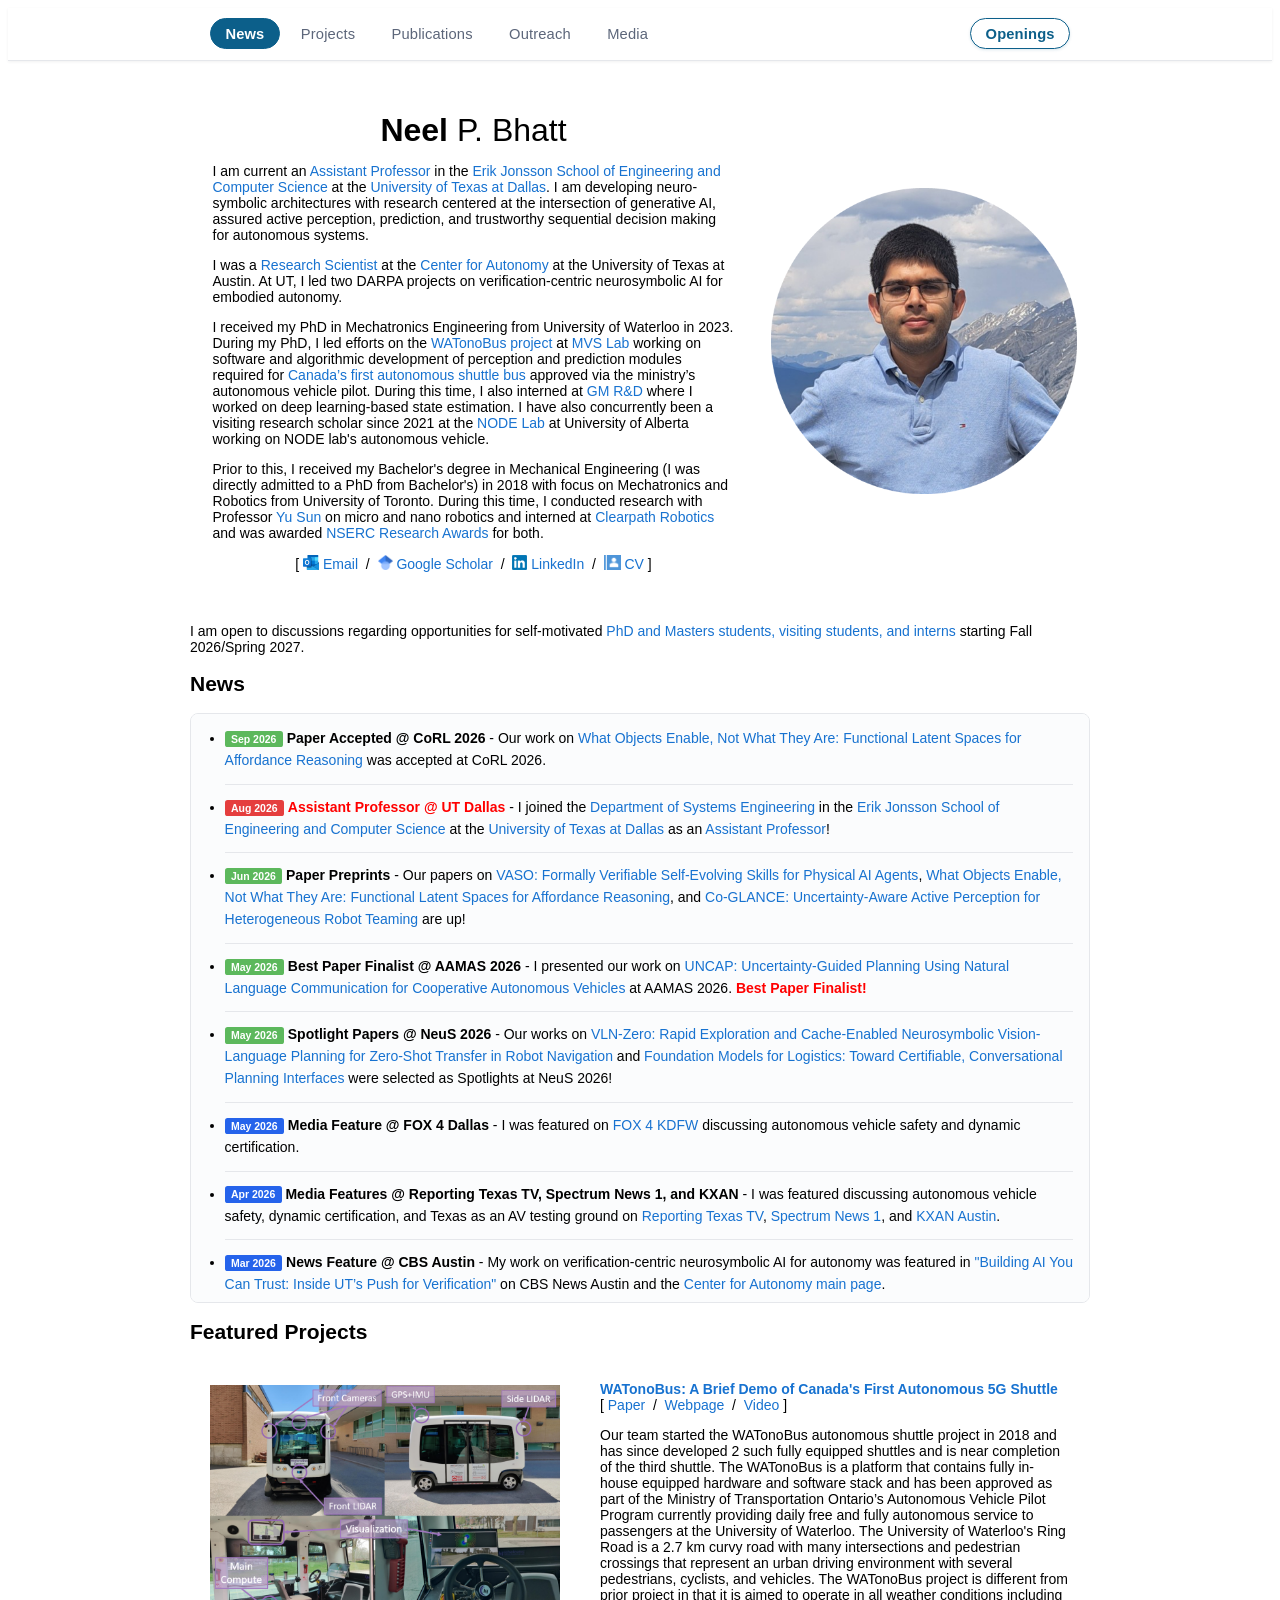
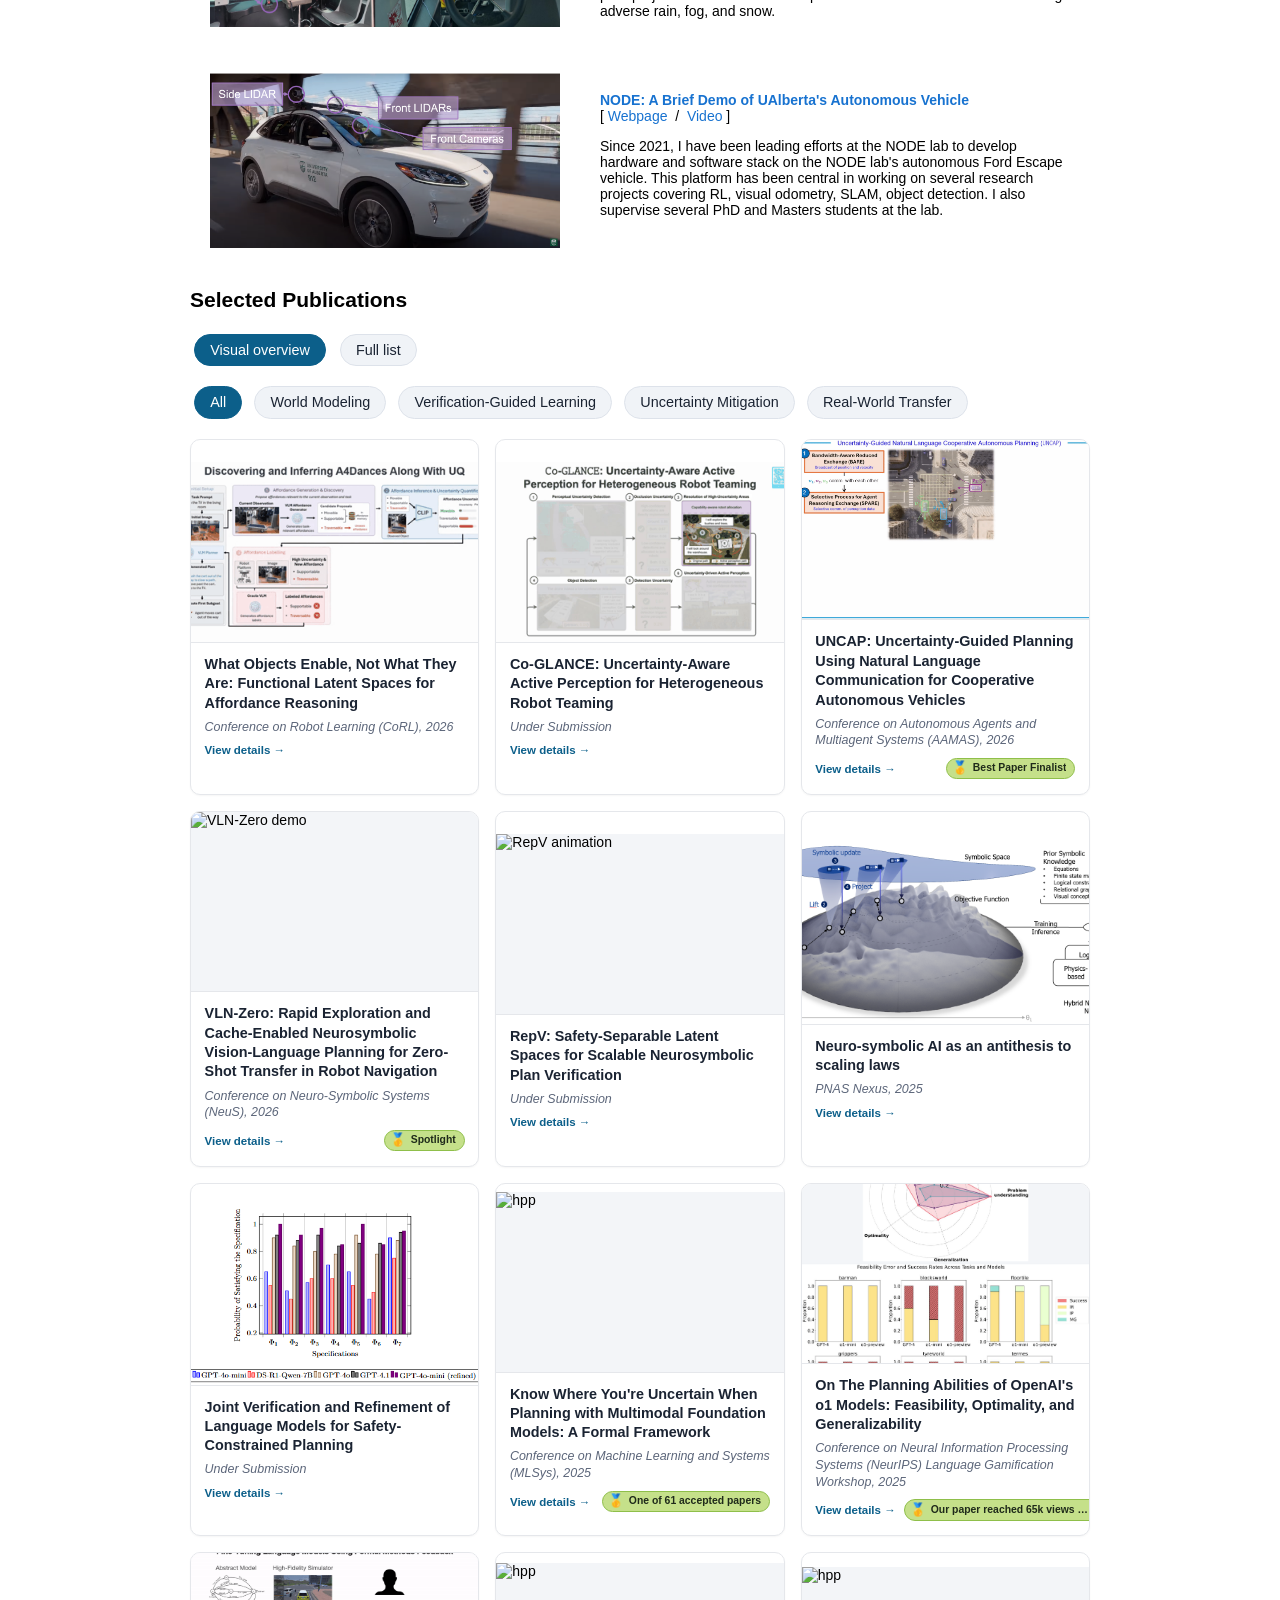
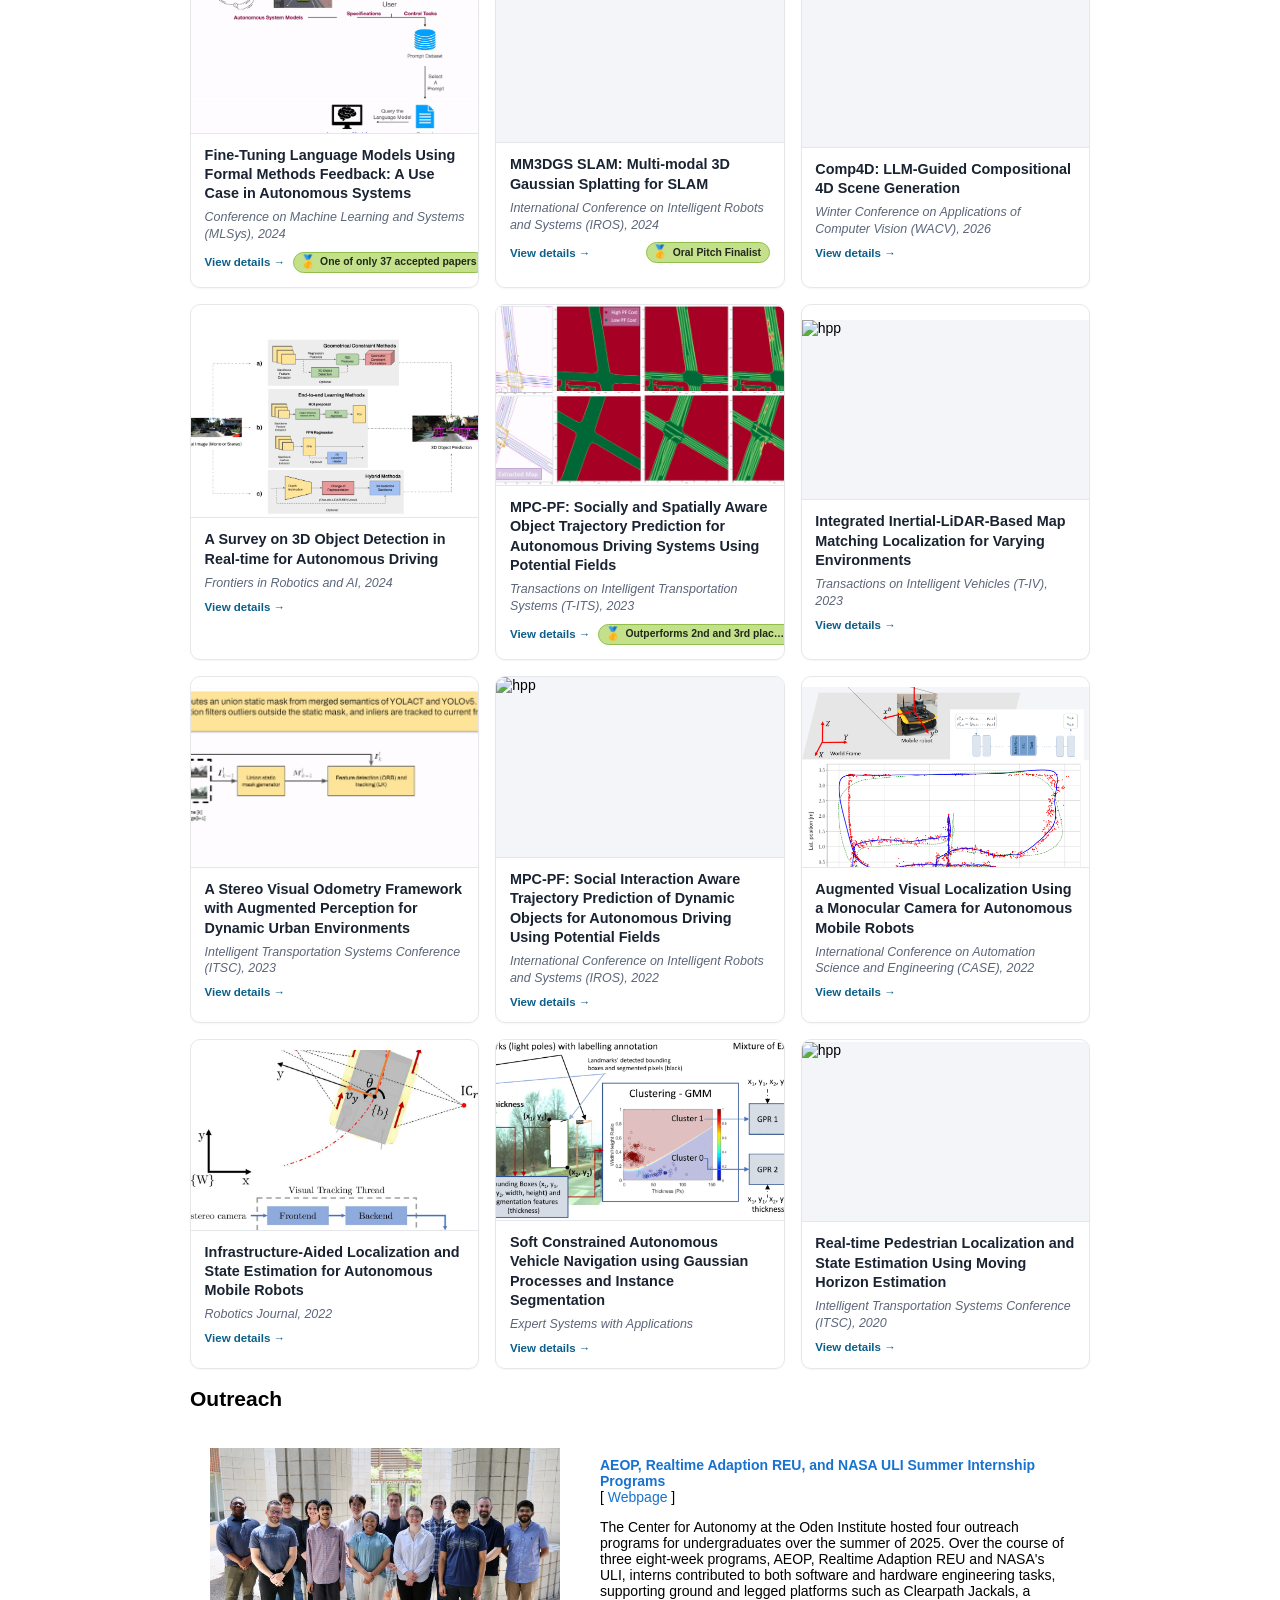
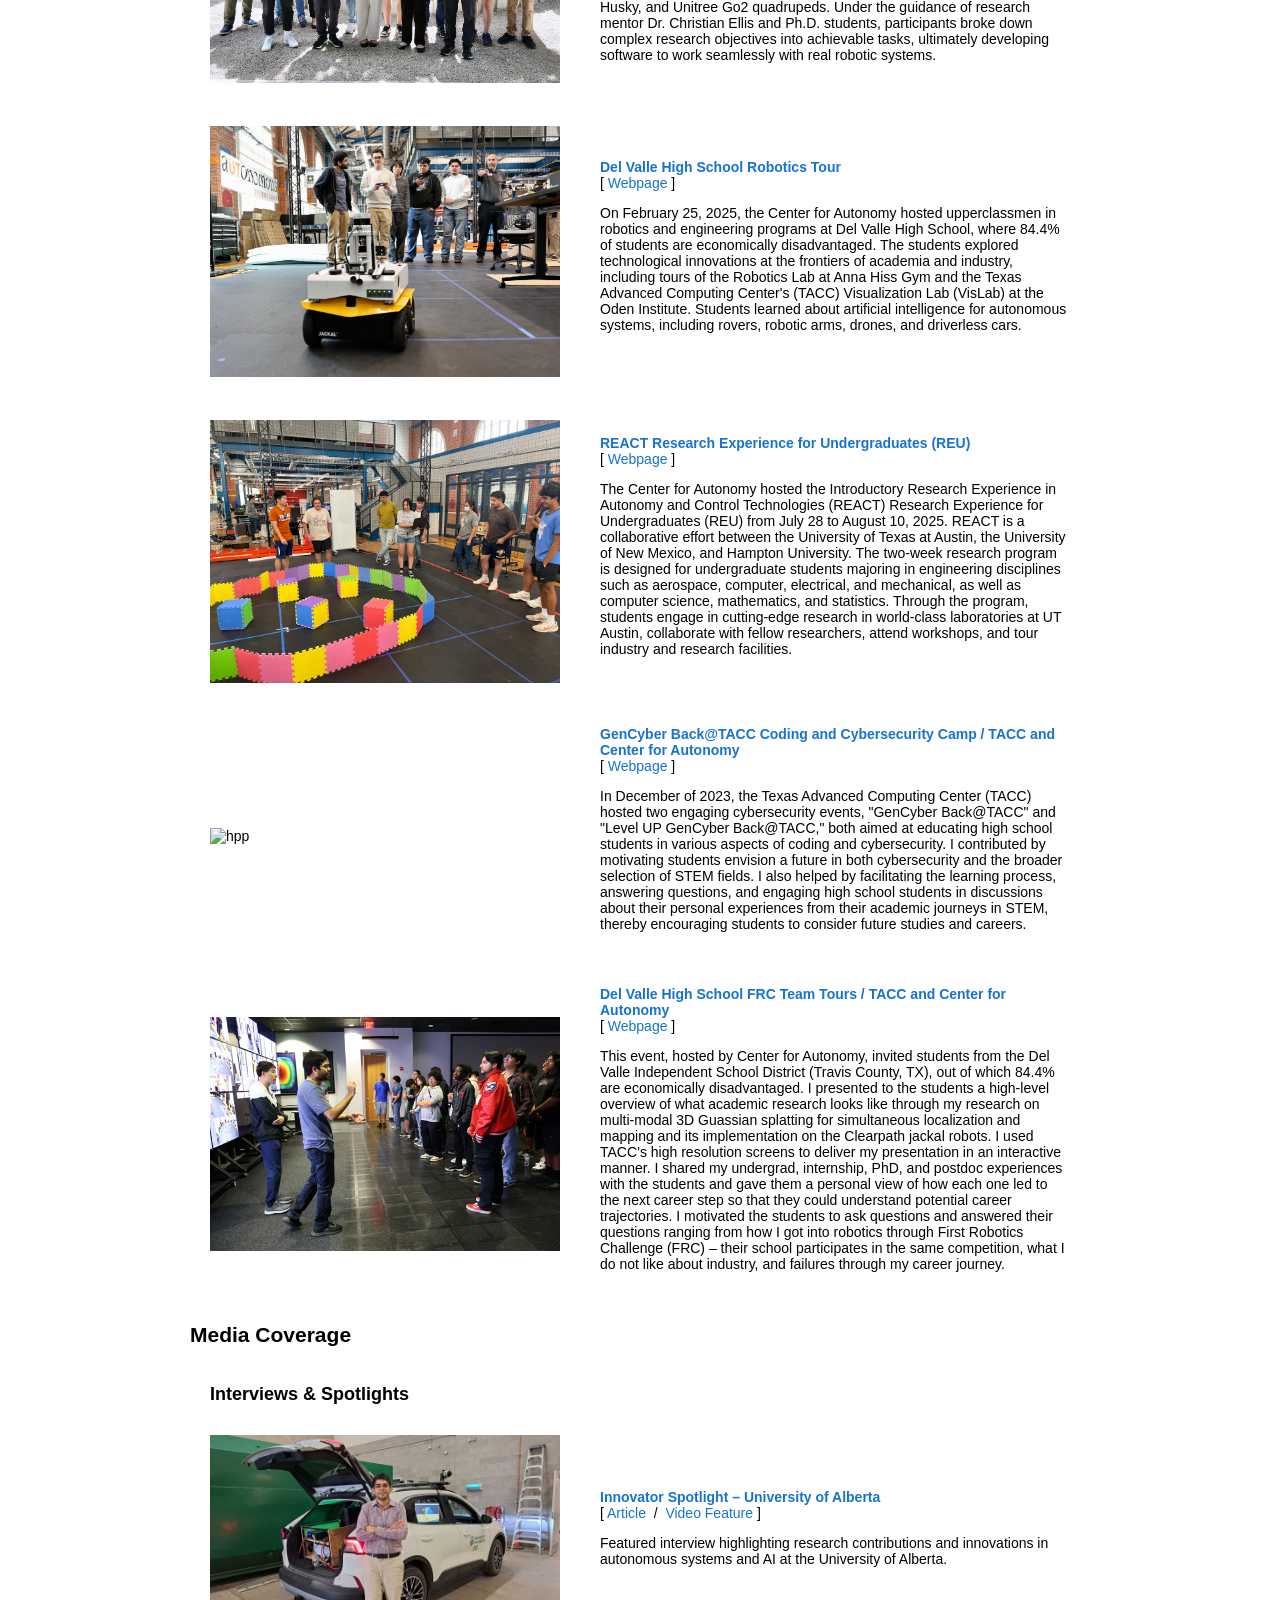
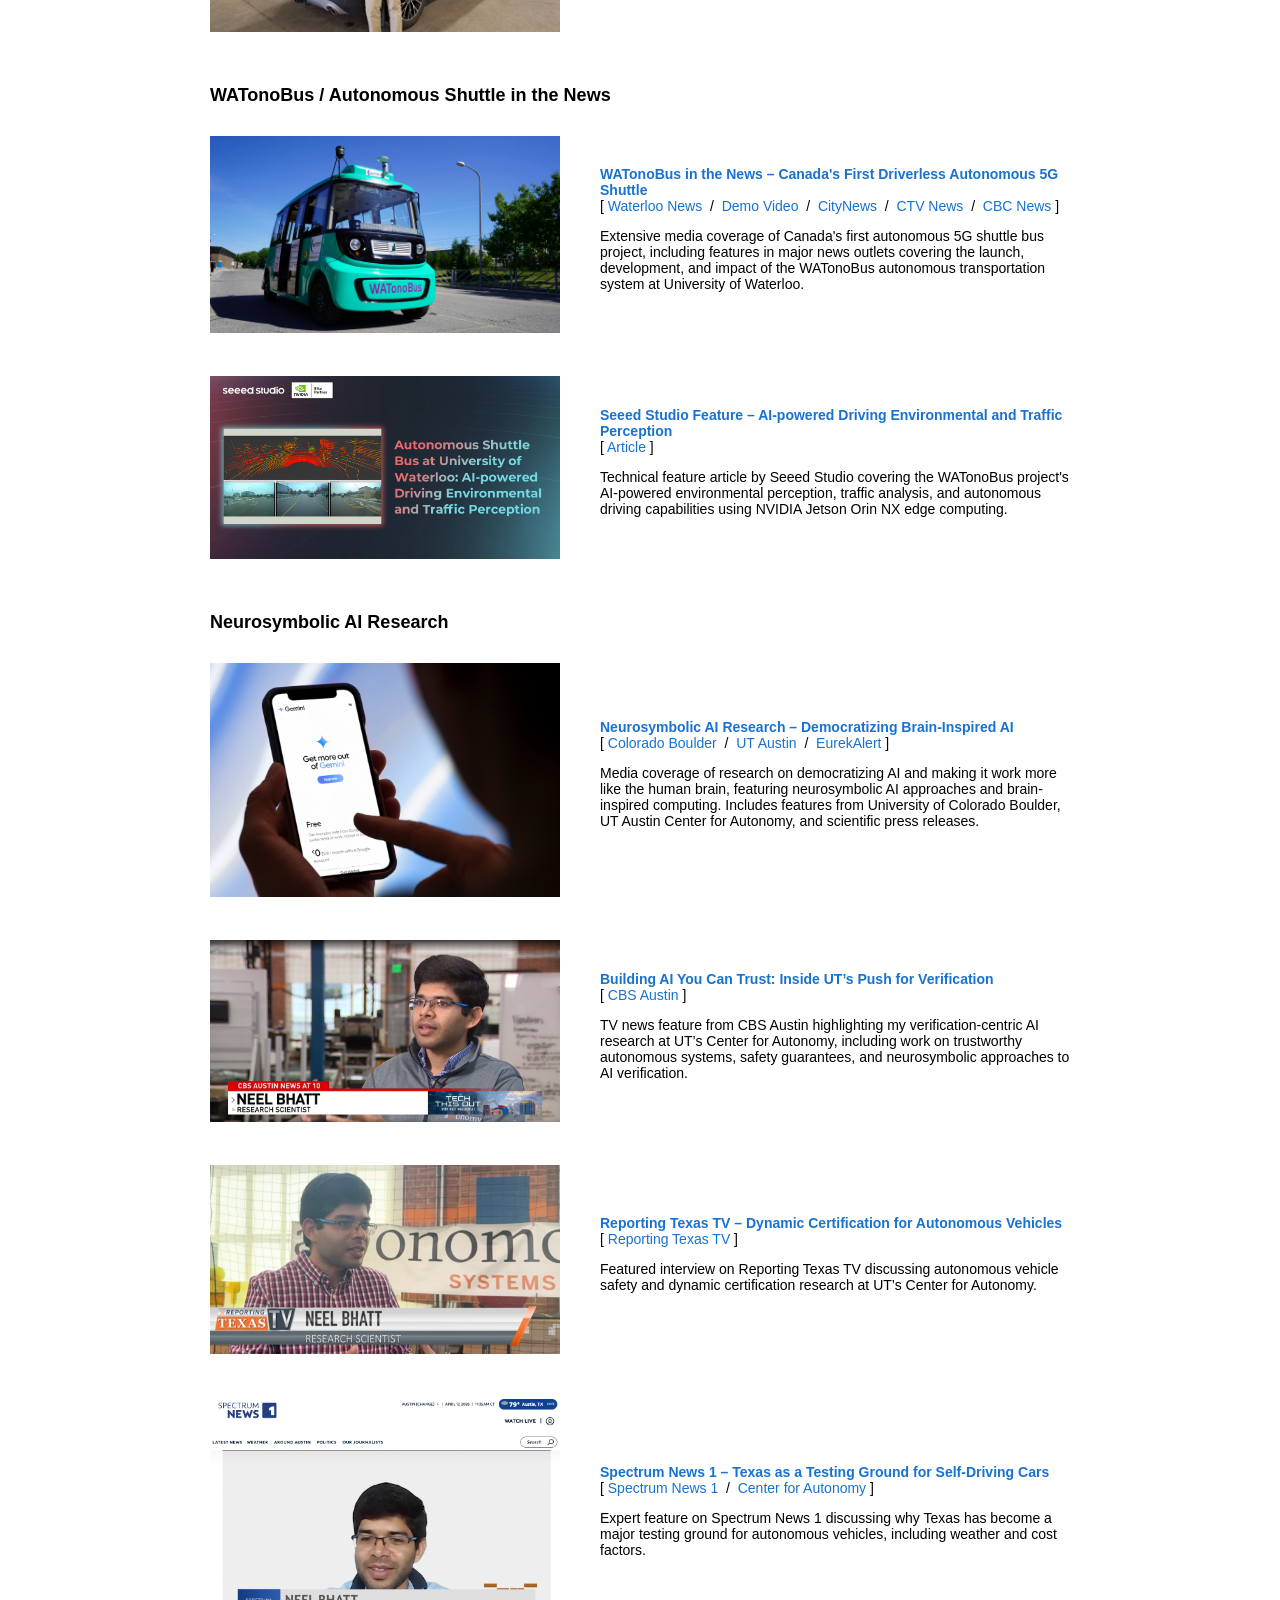
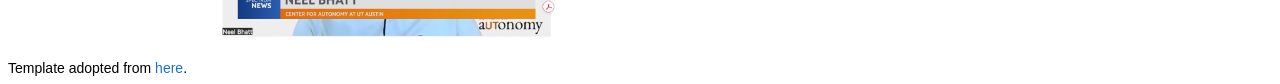
==== commit 00575f6a: "September Updates V2" ====
--- a/index.html
+++ b/index.html
@@ -36,14 +36,14 @@
   <div id="network-bg"></div>
   
   <!-- Tab Navigation -->
-  <div class="tab-navigation" style="position: sticky; top: 0; z-index: 100; background-color: #fff; padding: 8px 0; margin-bottom: 15px; box-shadow: 0 2px 5px rgba(0,0,0,0.1);">
-    <div style="max-width: 900px; margin: 0 auto; padding: 0 20px; box-sizing: border-box;">
-      <button class="tab-btn active" onclick="scrollToSection('section-news', this)">News</button>
-      <button class="tab-btn" onclick="scrollToSection('section-projects', this)">Projects</button>
-      <button class="tab-btn" onclick="scrollToSection('section-publications', this)">Publications</button>
-      <button class="tab-btn" onclick="scrollToSection('section-outreach', this)">Outreach</button>
-      <button class="tab-btn" onclick="scrollToSection('section-media', this)">Media</button>
-      <button class="tab-btn" id="tab-openings" onclick="showOpenings(this)">Openings</button>
+  <div class="tab-navigation">
+    <div>
+      <button class="tab-btn active" data-section="section-news" onclick="scrollToSection('section-news', this)">News</button>
+      <button class="tab-btn" data-section="section-projects" onclick="scrollToSection('section-projects', this)">Projects</button>
+      <button class="tab-btn" data-section="section-publications" onclick="scrollToSection('section-publications', this)">Publications</button>
+      <button class="tab-btn" data-section="section-outreach" onclick="scrollToSection('section-outreach', this)">Outreach</button>
+      <button class="tab-btn" data-section="section-media" onclick="scrollToSection('section-media', this)">Media</button>
+      <button class="tab-btn tab-cta" id="tab-openings" onclick="showOpenings(this)">Openings</button>
     </div>
   </div>
 
@@ -84,7 +84,7 @@
 
         <!-- News Section -->
         <div id="section-news" class="content-section">
-        <p id="recruiting-note" style="text-align: center; font-style: italic; margin-top: -20px; margin-bottom: 20px; color: #555;">I am open to discussions regarding opportunities for self-motivated <a href="#openings" onclick="showOpenings(document.getElementById('tab-openings')); return false;">PhD and Masters students, visiting students, and interns</a> starting Fall 2026/Spring 2027.</p>
+        <p id="recruiting-note">I am open to discussions regarding opportunities for self-motivated <a href="#openings" onclick="showOpenings(document.getElementById('tab-openings')); return false;">PhD and Masters students, visiting students, and interns</a> starting Fall 2026/Spring 2027.</p>
         <h2>News</h2>
 
             <div class="news-container">
@@ -196,14 +196,22 @@
         <!-- Selected Publications Section -->
         <div id="section-publications" class="content-section">
         <h2>Selected Publications</h2>
-        <div style="margin-bottom: 20px;">
+        <div class="pub-view-toggle" style="margin-bottom: 12px;">
+          <button type="button" class="filter-btn active" id="pub-view-gallery" onclick="setPubView('gallery', this)">Visual overview</button>
+          <button type="button" class="filter-btn" id="pub-view-list" onclick="setPubView('list', this)">Full list</button>
+        </div>
+        <div style="margin-bottom: 16px;" id="pub-theme-filters">
           <button class="filter-btn active" onclick="filterPublications('all', this)">All</button>
           <button class="filter-btn" onclick="filterPublications('world-modeling', this)">World Modeling</button>
           <button class="filter-btn" onclick="filterPublications('verification-guided', this)">Verification-Guided Learning</button>
           <button class="filter-btn" onclick="filterPublications('uncertainty-mitigation', this)">Uncertainty Mitigation</button>
           <button class="filter-btn" onclick="filterPublications('real-world-transfer', this)">Real-World Transfer</button>
         </div>
-        <table style="width:100%;border:0px;border-spacing:0px;border-collapse:separate;margin-right:auto;margin-left:auto;"><tbody>
+
+        <div id="pub-gallery" class="pub-gallery" aria-label="Publication visual overview"></div>
+
+        <div id="pub-list-panel" class="pub-list-panel" hidden>
+        <table id="pub-table" style="width:100%;border:0px;border-spacing:0px;border-collapse:separate;margin-right:auto;margin-left:auto;"><tbody>
 
           <tr class="pub-item" data-category="real-world-transfer" onmouseout="nightsight_stop()" onmouseover="nightsight_start()">
             <td style="padding:20px;width:25%;vertical-align:top">
@@ -797,7 +805,8 @@
           </tr>
 
         </tbody></table>
-        </div>
+        </div><!-- /#pub-list-panel -->
+        </div><!-- /#section-publications -->
 
         <!-- Outreach Section -->
         <div id="section-outreach" class="content-section">
@@ -1099,13 +1108,60 @@
   </table>
   Template adopted from <a href="https://jonbarron.info/" target="_blank">here</a>.
   <script>
+    var navViewMode = 'main'; // 'main' | 'openings'
+    var scrollSpyPaused = false;
+    var scrollSpyPauseTimer = null;
+
+    function setActiveTabButton(button) {
+      document.querySelectorAll('.tab-btn').forEach(function (btn) {
+        btn.classList.remove('active');
+      });
+      if (button) button.classList.add('active');
+    }
+
+    function pauseScrollSpy(ms) {
+      scrollSpyPaused = true;
+      if (scrollSpyPauseTimer) clearTimeout(scrollSpyPauseTimer);
+      scrollSpyPauseTimer = setTimeout(function () {
+        scrollSpyPaused = false;
+      }, ms || 800);
+    }
+
+    function updateActiveTabFromScroll() {
+      if (navViewMode !== 'main' || scrollSpyPaused) return;
+
+      var nav = document.querySelector('.tab-navigation');
+      var offset = (nav ? nav.offsetHeight : 60) + 24;
+      var y = window.scrollY + offset;
+      var sectionIds = [
+        'section-news',
+        'section-projects',
+        'section-publications',
+        'section-outreach',
+        'section-media'
+      ];
+      var current = sectionIds[0];
+
+      for (var i = 0; i < sectionIds.length; i++) {
+        var el = document.getElementById(sectionIds[i]);
+        if (!el || el.style.display === 'none') continue;
+        if (el.offsetTop <= y) current = sectionIds[i];
+      }
+
+      document.querySelectorAll('.tab-btn[data-section]').forEach(function (btn) {
+        btn.classList.toggle('active', btn.getAttribute('data-section') === current);
+      });
+      var openingsBtn = document.getElementById('tab-openings');
+      if (openingsBtn) openingsBtn.classList.remove('active');
+    }
+
     // Section navigation — restore main sections and scroll
     function scrollToSection(sectionId, button) {
-      const tabButtons = document.querySelectorAll('.tab-btn');
-      tabButtons.forEach(btn => btn.classList.remove('active'));
-      if (button) button.classList.add('active');
-
-      document.querySelectorAll('.content-section').forEach(section => {
+      navViewMode = 'main';
+      setActiveTabButton(button);
+      pauseScrollSpy(900);
+
+      document.querySelectorAll('.content-section').forEach(function (section) {
         if (section.id === 'section-openings') {
           section.style.display = 'none';
         } else {
@@ -1113,13 +1169,14 @@
         }
       });
 
-      const recruitingNote = document.getElementById('recruiting-note');
+      var recruitingNote = document.getElementById('recruiting-note');
       if (recruitingNote) recruitingNote.style.display = '';
 
-      const section = document.getElementById(sectionId);
+      var section = document.getElementById(sectionId);
       if (section) {
-        const offsetTop = section.offsetTop - 20;
-        window.scrollTo({ top: offsetTop, behavior: 'smooth' });
+        var nav = document.querySelector('.tab-navigation');
+        var offset = (nav ? nav.offsetHeight : 60) + 12;
+        window.scrollTo({ top: section.offsetTop - offset, behavior: 'smooth' });
       }
       if (history.replaceState) {
         history.replaceState(null, '', '#' + sectionId.replace('section-', ''));
@@ -1128,15 +1185,15 @@
 
     // Openings view — hide other content sections
     function showOpenings(button) {
-      const tabButtons = document.querySelectorAll('.tab-btn');
-      tabButtons.forEach(btn => btn.classList.remove('active'));
-      if (button) button.classList.add('active');
-
-      document.querySelectorAll('.content-section').forEach(section => {
+      navViewMode = 'openings';
+      setActiveTabButton(button);
+      pauseScrollSpy(900);
+
+      document.querySelectorAll('.content-section').forEach(function (section) {
         section.style.display = section.id === 'section-openings' ? '' : 'none';
       });
 
-      const recruitingNote = document.getElementById('recruiting-note');
+      var recruitingNote = document.getElementById('recruiting-note');
       if (recruitingNote) recruitingNote.style.display = 'none';
 
       window.scrollTo({ top: 0, behavior: 'smooth' });
@@ -1147,43 +1204,166 @@
 
     // Publication filtering function - must be global for onclick handlers
     function filterPublications(category, button) {
-      // Remove active class from all buttons
-      const buttons = document.querySelectorAll('.filter-btn');
-      buttons.forEach(btn => btn.classList.remove('active'));
-      
-      // Add active class to clicked button
-      button.classList.add('active');
-      
-      // Get all publication items
-      const items = document.querySelectorAll('.pub-item');
-      
-      // Show/hide items based on category
-      items.forEach(item => {
+      var filterRoot = document.getElementById('pub-theme-filters');
+      if (filterRoot) {
+        filterRoot.querySelectorAll('.filter-btn').forEach(function (btn) {
+          btn.classList.remove('active');
+        });
+      }
+      if (button) button.classList.add('active');
+
+      document.querySelectorAll('.pub-item').forEach(function (item) {
         if (category === 'all') {
           item.style.display = 'table-row';
-        } else {
-          // Get categories as space-separated string and split into array
-          const itemCategories = item.getAttribute('data-category');
-          if (itemCategories) {
-            const categoriesArray = itemCategories.split(' ').filter(c => c.length > 0);
-            // Show if the publication belongs to the selected category
-            if (categoriesArray.includes(category)) {
-              item.style.display = 'table-row';
-            } else {
-              item.style.display = 'none';
-            }
-          } else {
-            item.style.display = 'none';
-          }
+          return;
         }
+        var itemCategories = item.getAttribute('data-category') || '';
+        var categoriesArray = itemCategories.split(' ').filter(function (c) { return c.length > 0; });
+        item.style.display = categoriesArray.indexOf(category) !== -1 ? 'table-row' : 'none';
+      });
+
+      document.querySelectorAll('.pub-card').forEach(function (card) {
+        if (category === 'all') {
+          card.style.display = '';
+          return;
+        }
+        var cats = (card.getAttribute('data-category') || '').split(' ').filter(function (c) { return c.length > 0; });
+        card.style.display = cats.indexOf(category) !== -1 ? '' : 'none';
       });
     }
 
+    function setPubView(mode, button) {
+      var gallery = document.getElementById('pub-gallery');
+      var listPanel = document.getElementById('pub-list-panel');
+      var galleryBtn = document.getElementById('pub-view-gallery');
+      var listBtn = document.getElementById('pub-view-list');
+      if (!gallery || !listPanel) return;
+
+      if (button) {
+        if (galleryBtn) galleryBtn.classList.toggle('active', mode === 'gallery');
+        if (listBtn) listBtn.classList.toggle('active', mode === 'list');
+      }
+
+      if (mode === 'gallery') {
+        gallery.hidden = false;
+        listPanel.hidden = true;
+      } else {
+        gallery.hidden = true;
+        listPanel.hidden = false;
+      }
+    }
+
+    function openPubFromCard(pubId) {
+      setPubView('list', document.getElementById('pub-view-list'));
+      var row = document.getElementById(pubId);
+      if (!row) return;
+      pauseScrollSpy(1200);
+      var nav = document.querySelector('.tab-navigation');
+      var offset = (nav ? nav.offsetHeight : 60) + 16;
+      window.requestAnimationFrame(function () {
+        window.setTimeout(function () {
+          var top = row.getBoundingClientRect().top + window.pageYOffset - offset;
+          window.scrollTo({ top: Math.max(0, top), behavior: 'smooth' });
+          row.classList.add('pub-item-flash');
+          window.setTimeout(function () { row.classList.remove('pub-item-flash'); }, 1600);
+        }, 40);
+      });
+    }
+
+    function buildPubGallery() {
+      var gallery = document.getElementById('pub-gallery');
+      var items = document.querySelectorAll('#pub-table .pub-item');
+      if (!gallery || !items.length) return;
+      gallery.innerHTML = '';
+
+      items.forEach(function (item, index) {
+        var img = item.querySelector('td img');
+        var titleEl = item.querySelector('papertitle');
+        var venueEl = item.querySelector('em');
+        if (!img || !titleEl) return;
+
+        var pubId = 'pub-' + index;
+        item.id = pubId;
+
+        var card = document.createElement('button');
+        card.type = 'button';
+        card.className = 'pub-card';
+        card.setAttribute('data-category', item.getAttribute('data-category') || '');
+        card.setAttribute('aria-label', 'Open details for ' + titleEl.textContent.trim());
+        card.onclick = function () { openPubFromCard(pubId); };
+
+        var media = document.createElement('div');
+        media.className = 'pub-card-media';
+        var cardImg = document.createElement('img');
+        cardImg.src = img.getAttribute('src');
+        cardImg.alt = img.getAttribute('alt') || titleEl.textContent.trim();
+        cardImg.loading = 'lazy';
+        media.appendChild(cardImg);
+
+        var body = document.createElement('div');
+        body.className = 'pub-card-body';
+        var title = document.createElement('span');
+        title.className = 'pub-card-title';
+        title.textContent = titleEl.textContent.trim();
+        body.appendChild(title);
+        if (venueEl) {
+          var venue = document.createElement('span');
+          venue.className = 'pub-card-venue';
+          venue.textContent = venueEl.textContent.trim();
+          body.appendChild(venue);
+        }
+
+        var footer = document.createElement('div');
+        footer.className = 'pub-card-footer';
+        var hint = document.createElement('span');
+        hint.className = 'pub-card-hint';
+        hint.textContent = 'View details →';
+        footer.appendChild(hint);
+
+        var highlights = item.querySelectorAll('b[style*="color:red"], b[style*="color: red"]');
+        if (highlights.length) {
+          var badge = document.createElement('span');
+          badge.className = 'pub-card-highlight';
+          var badgeText = Array.prototype.map.call(highlights, function (el) {
+            return el.textContent.trim().replace(/!+$/, '');
+          }).join(' · ');
+          badge.innerHTML = '<span class="pub-card-highlight-icon" aria-hidden="true">\uD83E\uDD47</span><span class="pub-card-highlight-text"></span>';
+          badge.querySelector('.pub-card-highlight-text').textContent = badgeText;
+          footer.appendChild(badge);
+        }
+        body.appendChild(footer);
+
+        card.appendChild(media);
+        card.appendChild(body);
+        gallery.appendChild(card);
+      });
+    }
+
     document.addEventListener('DOMContentLoaded', function () {
+      buildPubGallery();
+      setPubView('gallery', document.getElementById('pub-view-gallery'));
+
       var hash = (window.location.hash || '').replace('#', '');
       if (hash === 'openings') {
         showOpenings(document.getElementById('tab-openings'));
+      } else if (hash) {
+        var sectionId = 'section-' + hash;
+        var sectionBtn = document.querySelector('.tab-btn[data-section="' + sectionId + '"]');
+        if (sectionBtn && document.getElementById(sectionId)) {
+          scrollToSection(sectionId, sectionBtn);
+        }
       }
+
+      var scrollSpyTicking = false;
+      window.addEventListener('scroll', function () {
+        if (scrollSpyTicking) return;
+        scrollSpyTicking = true;
+        window.requestAnimationFrame(function () {
+          updateActiveTabFromScroll();
+          scrollSpyTicking = false;
+        });
+      }, { passive: true });
+      updateActiveTabFromScroll();
 
       if (window.particlesJS) {
         var particlesInstance = particlesJS('network-bg', {
--- a/stylesheet.css
+++ b/stylesheet.css
@@ -129,10 +129,6 @@
 span.highlight {
   background-color: #ffffd0;
 }
-
-/*.label {
-    border: 1px solid #000
-}*/
 
 label {
     display: inline-block;
@@ -266,39 +262,62 @@
 }
 
 .filter-btn {
-  background-color: #f5f5f5;
-  border: 1px solid #ddd;
-  color: #333;
-  padding: 8px 16px;
-  margin: 5px;
+  background: #f0f3f7;
+  border: 1px solid #dde2ea;
+  color: #1a2332;
+  padding: 0.45rem 0.95rem;
+  margin: 0.25rem;
   cursor: pointer;
-  border-radius: 4px;
-  font-size: 14px;
+  border-radius: 999px;
+  font-size: 0.9rem;
   font-family: 'Lato', Verdana, Helvetica, sans-serif;
-  transition: all 0.3s ease;
+  font-weight: 500;
+  transition: background 0.15s ease, border-color 0.15s ease, color 0.15s ease;
 }
 
 .filter-btn:hover {
-  background-color: #e0e0e0;
-  border-color: #bbb;
+  background: #e6ebf1;
+  border-color: #c8d0dc;
 }
 
 .filter-btn.active {
-  background-color: #1772d0;
+  background: #0c5f8a;
   color: #fff;
-  border-color: #1772d0;
+  border-color: #0c5f8a;
 }
 
 .filter-btn.active:hover {
-  background-color: #155ba0;
-  border-color: #155ba0;
-}
-
+  background: #094a6c;
+  border-color: #094a6c;
+}
+
+/* News section — refreshed card list (kept from design refresh) */
 .news-container {
-  max-height: 600px;
+  max-height: 560px;
   overflow-y: auto;
   overflow-x: hidden;
-  padding-right: 10px;
+  border: 1px solid #e5e7eb;
+  border-radius: 8px;
+  background: #fbfcfd;
+  padding: 0.85rem 1rem;
+}
+
+.news-container ul {
+  margin: 0;
+  padding-left: 1.1rem;
+}
+
+.news-container li {
+  padding-bottom: 0.75rem;
+  margin-bottom: 0.75rem;
+  border-bottom: 1px solid #e5e7eb;
+  line-height: 1.55;
+}
+
+.news-container li:last-child {
+  border-bottom: none;
+  margin-bottom: 0;
+  padding-bottom: 0;
 }
 
 .news-container::-webkit-scrollbar {
@@ -306,66 +325,241 @@
 }
 
 .news-container::-webkit-scrollbar-track {
-  background: #f1f1f1;
-  border-radius: 4px;
+  background: transparent;
 }
 
 .news-container::-webkit-scrollbar-thumb {
+  background: #c5cad3;
+  border-radius: 999px;
+}
+
+.news-container::-webkit-scrollbar-thumb:hover {
   background: #888;
-  border-radius: 4px;
-}
-
-.news-container::-webkit-scrollbar-thumb:hover {
-  background: #555;
+}
+
+.pub-view-toggle {
+  display: flex;
+  flex-wrap: wrap;
+  gap: 0.35rem;
+  align-items: center;
+}
+
+.pub-gallery {
+  display: grid;
+  grid-template-columns: repeat(auto-fill, minmax(220px, 1fr));
+  gap: 1rem;
+  margin-bottom: 0.5rem;
+}
+
+.pub-gallery[hidden],
+.pub-list-panel[hidden] {
+  display: none !important;
+}
+
+.pub-card {
+  border: 1px solid #e5e7eb;
+  border-radius: 10px;
+  overflow: hidden;
+  background: #fff;
+  cursor: pointer;
+  text-align: left;
+  padding: 0;
+  font: inherit;
+  color: inherit;
+  box-shadow: 0 1px 2px rgba(0,0,0,0.04);
+  transition: box-shadow 0.15s ease, transform 0.15s ease, border-color 0.15s ease;
+}
+
+.pub-card:hover,
+.pub-card:focus {
+  outline: none;
+  border-color: #b7d0e0;
+  box-shadow: 0 6px 18px rgba(12, 95, 138, 0.12);
+  transform: translateY(-1px);
+}
+
+.pub-card-media {
+  background: #f3f5f8;
+  border-bottom: 1px solid #e5e7eb;
+  aspect-ratio: 16 / 10;
+  overflow: hidden;
+}
+
+.pub-card-media img {
+  width: 100%;
+  height: 100%;
+  object-fit: cover;
+  display: block;
+}
+
+.pub-card-body {
+  padding: 0.75rem 0.85rem 0.9rem;
+}
+
+.pub-card-title {
+  display: block;
+  font-weight: 700;
+  font-size: 0.9rem;
+  line-height: 1.35;
+  color: #1a2332;
+  margin-bottom: 0.35rem;
+}
+
+.pub-card-venue {
+  display: block;
+  font-size: 0.78rem;
+  color: #5c667a;
+  font-style: italic;
+  line-height: 1.35;
+}
+
+.pub-card-footer {
+  display: flex;
+  align-items: center;
+  justify-content: space-between;
+  gap: 0.5rem;
+  margin-top: 0.55rem;
+}
+
+.pub-card-hint {
+  flex: 0 0 auto;
+  font-size: 0.72rem;
+  color: #0c5f8a;
+  font-weight: 600;
+}
+
+.pub-card-highlight {
+  display: inline-flex;
+  align-items: center;
+  gap: 0.28rem;
+  max-width: 70%;
+  margin-left: auto;
+  padding: 0.2rem 0.5rem 0.2rem 0.35rem;
+  border-radius: 999px;
+  background: #c5e08a;
+  border: 1px solid #8fbf4a;
+  color: #1f2a1a;
+  font-size: 0.65rem;
+  font-weight: 600;
+  line-height: 1.2;
+}
+
+.pub-card-highlight-icon {
+  flex: 0 0 auto;
+  font-size: 0.8rem;
+  line-height: 1;
+}
+
+.pub-card-highlight-text {
+  overflow: hidden;
+  text-overflow: ellipsis;
+  white-space: nowrap;
+  min-width: 0;
+}
+
+.pub-item-flash td {
+  background: #eef5f9;
+  transition: background 0.4s ease;
+}
+
+@media screen and (max-width: 768px) {
+  .pub-gallery {
+    grid-template-columns: repeat(auto-fill, minmax(160px, 1fr));
+    gap: 0.75rem;
+  }
 }
 
 /* Tab Navigation Styles */
 .tab-navigation {
+  display: block;
+  position: sticky;
+  top: 0;
+  z-index: 100;
+  background: rgba(255, 255, 255, 0.92);
+  backdrop-filter: saturate(1.1) blur(10px);
+  -webkit-backdrop-filter: saturate(1.1) blur(10px);
+  border-bottom: 1px solid #e5e7eb;
+  box-shadow: 0 1px 3px rgba(0,0,0,0.06);
+  padding: 0.65rem 0;
+  margin-bottom: 15px;
+}
+
+.tab-navigation > div {
   display: flex;
   flex-wrap: wrap;
-  border-bottom: 1px solid #ddd;
-  box-shadow: 0 1px 2px rgba(0,0,0,0.05);
+  gap: 0.35rem;
+  align-items: center;
+  max-width: 900px;
+  margin: 0 auto;
+  padding: 0 20px;
+  box-sizing: border-box;
 }
 
 .tab-btn {
-  background-color: transparent;
-  border: none;
-  border-bottom: 2px solid transparent;
-  color: #666;
-  padding: 6px 12px;
-  margin-right: 2px;
+  background: transparent;
+  border: 1px solid transparent;
+  border-radius: 999px;
+  color: #5c667a;
+  padding: 0.4rem 0.9rem;
+  margin: 0;
   cursor: pointer;
-  font-size: 13px;
+  font-size: 0.92rem;
   font-family: 'Lato', Verdana, Helvetica, sans-serif;
-  font-weight: 400;
-  transition: all 0.2s ease;
+  font-weight: 500;
+  letter-spacing: 0.01em;
+  transition: color 0.15s ease, background 0.15s ease, border-color 0.15s ease;
   outline: none;
 }
 
 .tab-btn:hover {
-  color: #1772d0;
-  background-color: #f8f8f8;
+  color: #0c5f8a;
+  background: #f0f3f7;
+  border-color: #dde2ea;
 }
 
 .tab-btn.active {
-  color: #1772d0;
-  border-bottom-color: #1772d0;
-  font-weight: 500;
+  color: #fff;
+  background: #0c5f8a;
+  border-color: #0c5f8a;
+  font-weight: 600;
+}
+
+#tab-openings,
+.tab-btn.tab-cta {
+  margin-left: auto;
+  font-weight: 650;
+  border: 1.5px solid #0c5f8a;
+  color: #0c5f8a;
+  background: #fff;
+  box-shadow: 0 1px 3px rgba(12, 95, 138, 0.14);
+}
+
+#tab-openings:hover,
+.tab-btn.tab-cta:hover {
+  color: #0c5f8a;
+  background: #eef5f9;
+  border-color: #0c5f8a;
+}
+
+#tab-openings.active,
+.tab-btn.tab-cta.active {
+  color: #fff;
+  background: #0c5f8a;
+  border-color: #0c5f8a;
+  box-shadow: 0 2px 6px rgba(12, 95, 138, 0.28);
 }
 
 .content-section {
-  scroll-margin-top: 20px;
+  scroll-margin-top: 4.5rem;
 }
 
 /* Mobile Responsive Styles */
 @media screen and (max-width: 768px) {
-  /* Adjust main container */
   body {
     padding: 0;
     margin: 0;
   }
   
-  /* Make main content table responsive */
   table[style*="max-width:900px"] {
     width: 100% !important;
     max-width: 100% !important;
@@ -373,13 +567,10 @@
     box-sizing: border-box;
   }
   
-  /* Adjust main container padding */
   table {
     padding: 0 10px;
   }
   
-  /* Make profile section stack vertically with photo first */
-  /* Target the nested table that contains profile info */
   table > tbody > tr > td > table > tbody > tr {
     display: flex !important;
     flex-direction: column;
@@ -393,40 +584,34 @@
     padding: 10px !important;
   }
   
-  /* Reorder profile photo to appear first on mobile */
   table > tbody > tr > td > table > tbody > tr td[style*="width:40%"] {
-    order: -1; /* Move photo to top */
+    order: -1;
     text-align: center;
   }
   
   table > tbody > tr > td > table > tbody > tr td[style*="width:63%"] {
-    order: 0; /* Keep text content after photo */
-  }
-  
-  /* Make icons smaller on mobile */
+    order: 0;
+  }
+  
   p a img[style*="height:15px"] {
     height: 12px !important;
     margin-bottom: -1px !important;
   }
   
-  /* Adjust name font size */
   name {
     font-size: 24px;
   }
   
-  /* Adjust heading font size */
   heading {
     font-size: 18px;
   }
   
-  /* Make all images responsive - override inline width styles */
   img {
     max-width: 100% !important;
     width: auto !important;
     height: auto !important;
   }
   
-  /* Tab navigation container adjustments */
   .tab-navigation {
     padding: 5px 0 !important;
   }
@@ -435,7 +620,6 @@
     padding: 0 10px !important;
   }
   
-  /* Make table cells stack for publications/projects/media */
   table tbody tr {
     display: block;
   }
@@ -448,13 +632,11 @@
     vertical-align: top !important;
   }
   
-  /* Handle colspan cells */
   table tbody tr td[colspan] {
     display: block !important;
     width: 100% !important;
   }
   
-  /* Adjust headings */
   h2 {
     font-size: 20px;
     margin-top: 20px;
@@ -467,14 +649,12 @@
     margin-bottom: 10px;
   }
   
-  /* Center images in media/projects sections on mobile */
   table tbody tr td[style*="width:25%"] img {
     display: block;
     margin: 0 auto;
     max-width: 100%;
   }
   
-  /* Adjust font sizes */
   body, td, th, tr, p, a {
     font-size: 13px;
   }
@@ -487,7 +667,6 @@
     font-size: 13px;
   }
   
-  /* Adjust tab navigation for mobile */
   .tab-navigation {
     flex-wrap: wrap;
     justify-content: center;
@@ -499,42 +678,38 @@
     padding: 5px 8px;
     margin: 2px;
   }
-  
-  /* Adjust news container */
+
+  #tab-openings {
+    margin-left: 0;
+  }
+  
   .news-container {
     max-height: none;
-    padding-right: 0;
-  }
-  
-  /* Adjust filter buttons */
+  }
+  
   .filter-btn {
     font-size: 12px;
     padding: 6px 12px;
     margin: 3px;
   }
   
-  /* Adjust label sizes */
   .label {
     font-size: 70%;
     padding: .15em .5em .15em;
   }
   
-  /* Adjust content section scroll margin */
   .content-section {
     scroll-margin-top: 50px;
   }
   
-  /* Reduce padding in table cells */
   table tbody tr td {
     padding: 10px 5px !important;
   }
   
-  /* Make links wrap better */
   p a {
     word-break: break-word;
   }
   
-  /* Adjust profile photo container */
   .one, .two {
     width: 120px;
     height: 120px;
@@ -543,7 +718,6 @@
 }
 
 @media screen and (max-width: 480px) {
-  /* Extra small devices */
   name {
     font-size: 20px;
   }
@@ -573,26 +747,22 @@
     font-size: 65%;
   }
   
-  /* Reduce padding even more */
   table tbody tr td {
     padding: 8px 3px !important;
   }
   
-  /* Make profile photo smaller */
   .one, .two {
     width: 100px;
     height: 100px;
   }
   
-  /* Better spacing for list items */
   ul li {
     margin-bottom: 8px;
     line-height: 1.5;
   }
   
-  /* Adjust paragraph spacing */
   p {
     margin-bottom: 10px;
     line-height: 1.5;
   }
-}+}
